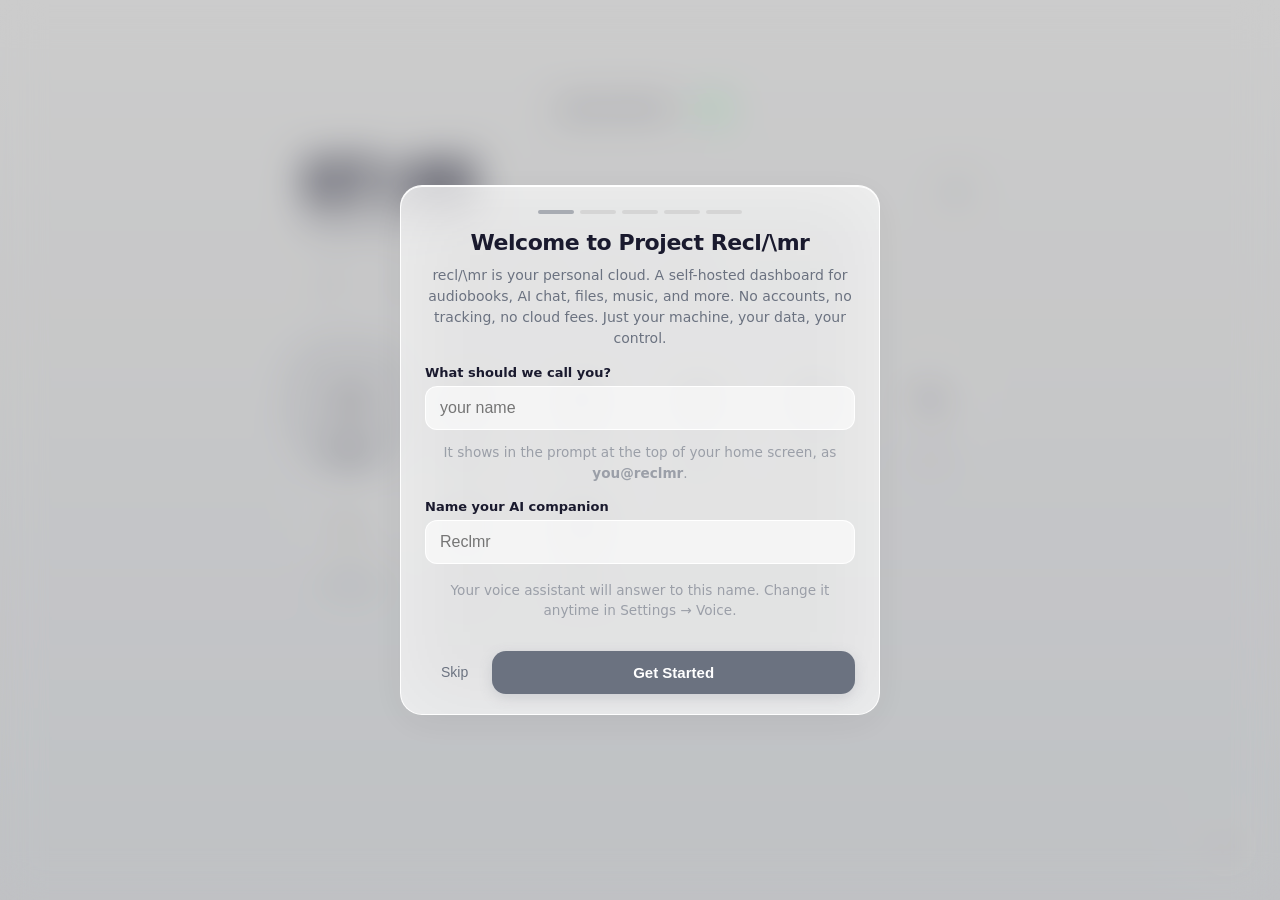
==== templates/index.html @ b85594db "v0.7.13: skipping songs is fast - The covers and the first stretch of the next songs are fetched ahe" ====
<!DOCTYPE html>
<html lang="en">
<head>
  <meta charset="UTF-8">
  <meta name="viewport" content="width=device-width, initial-scale=1.0, viewport-fit=cover, user-scalable=no">
  <meta name="color-scheme" content="light dark">
  <meta name="apple-mobile-web-app-capable" content="yes">
  <meta name="apple-mobile-web-app-status-bar-style" content="black-translucent">
  <meta name="apple-mobile-web-app-title" content="recl/\mr">
  <meta name="theme-color" content="#0a0a0f">
  <link rel="manifest" href="/static/manifest.json">
  <link rel="apple-touch-icon" href="/static/icons/icon-192.png">
  <link rel="stylesheet" href="/static/css/app.css?v=324">
  <link rel="stylesheet" href="/static/css/onboarding.css?v=324">
  <link rel="stylesheet" href="/static/css/gallery.css?v=324">
  <link rel="stylesheet" href="/static/vendor/xterm/xterm.min.css">
  <title>Project Recl/\mr</title>
</head>
<body>

<!-- ═══ LOGIN SCREEN ═══ -->
<div id="login-screen" class="login-screen" style="display:none">
  <div class="login-card">
    <div class="login-logo">
      <svg viewBox="0 0 24 24" width="48" height="48" fill="none" stroke="var(--accent)" stroke-width="1.5" stroke-linecap="round" stroke-linejoin="round">
        <circle cx="12" cy="12" r="2"/>
        <circle cx="5" cy="5" r="2"/>
        <circle cx="19" cy="5" r="2"/>
        <circle cx="5" cy="19" r="2"/>
        <circle cx="19" cy="19" r="2"/>
        <line x1="7" y1="7" x2="10" y2="10"/>
        <line x1="17" y1="7" x2="14" y2="10"/>
        <line x1="7" y1="17" x2="10" y2="14"/>
        <line x1="17" y1="17" x2="14" y2="14"/>
      </svg>
    </div>
    <div class="login-title">Project Recl/\mr</div>
    <div class="login-subtitle">Enter your passcode to continue</div>
    <div class="login-error" id="login-error"></div>
    <form onsubmit="loginText(event)" style="display:flex;gap:8px;margin:0 0 14px;width:100%">
      <input type="password" id="login-text" class="settings-input" style="flex:1" placeholder="Passcode" autofocus autocomplete="current-password" autocapitalize="off" autocorrect="off" spellcheck="false">
      <button type="submit" class="settings-save-btn" style="margin:0">Go</button>
    </form>
    <div class="login-subtitle" style="font-size:.78em;opacity:.55;margin-top:0;text-align:center">It was printed when this was installed. On the server, <code>./reclmr qr</code> shows it again.</div>
  </div>
</div>

<!-- ═══ HOME SCREEN ═══ -->
<div id="home-screen" class="screen active">
  <header class="home-title" role="img" aria-label="recl/\mr">
    <span class="ht-prompt" aria-hidden="true"><span class="ht-user" id="ht-user">user</span><span class="ht-at">@</span><span class="ht-host">reclmr</span><span class="ht-colon">:</span><span class="ht-path">~</span><span class="ht-sign">$</span><i class="ht-cursor"></i></span>
  </header>
  <div class="top-bar">
    <div class="top-bar-left">
      <div class="clock" id="clock"></div>
      <div class="clock-date" id="clock-date"></div>
    </div>
    <button class="notif-bell" id="notif-bell" onclick="toggleNotifications()" aria-label="Notifications">
      <svg viewBox="0 0 24 24" width="22" height="22" fill="none" stroke="currentColor" stroke-width="2" stroke-linecap="round" stroke-linejoin="round">
        <path d="M18 8A6 6 0 0 0 6 8c0 7-3 9-3 9h18s-3-2-3-9"/>
        <path d="M13.73 21a2 2 0 0 1-3.46 0"/>
      </svg>
      <span class="notif-badge" id="notif-badge"></span>
    </button>
  </div>

  <!-- Kali-style live status chips -->
  <div class="status-chips" id="status-chips"></div>

  <!-- Notification dropdown panel -->
  <div class="notif-panel" id="notif-panel">
    <div class="notif-panel-header">
      <span>Notifications</span>
      <button class="notif-clear" onclick="clearNotifications()">Mark all read</button>
    </div>
    <div class="notif-list" id="notif-list"></div>
  </div>

  <div class="app-grid" id="app-grid"></div>

  <!-- Now playing (phone) -->
  <div class="home-np" id="home-np" onclick="openApp('music')" role="button" aria-label="Open Music">
    <div class="home-np-art" id="home-np-art"></div>
    <div class="home-np-text">
      <div class="home-np-label" id="home-np-label">Music</div>
      <div class="home-np-title" id="home-np-title">Nothing playing</div>
      <div class="home-np-artist" id="home-np-artist"></div>
    </div>
    <button class="home-np-btn" id="home-np-btn" onclick="event.stopPropagation(); homeNpToggle()" aria-label="Play/Pause"><svg id="home-np-icon" viewBox="0 0 24 24" width="22" height="22" fill="currentColor"></svg></button>
  </div>
</div>

<!-- ═══ MUSIC PLAYER ═══ -->
<div id="music-screen" class="screen">
  <div class="wm" data-mzt="glossy">
    <div class="mac-lights" aria-label="Window controls">
      <button class="ml-close" onclick="goHome()" aria-label="Close (back to recl/\mr)" title="Back to recl/\mr"><svg viewBox="0 0 12 12" width="8" height="8"><path d="M2.5 2.5l7 7M9.5 2.5l-7 7" stroke="currentColor" stroke-width="1.6" stroke-linecap="round"/></svg></button>
      <button class="ml-min" onclick="mzToggleSidebar()" aria-label="Toggle sidebar" title="Show or hide the sidebar"><svg viewBox="0 0 12 12" width="8" height="8"><path d="M2 6h8" stroke="currentColor" stroke-width="1.6" stroke-linecap="round"/></svg></button>
      <button class="ml-max" onclick="mzFullscreen()" aria-label="Full screen" title="Full screen"><svg viewBox="0 0 12 12" width="8" height="8"><path d="M3 9V5.2L6.8 9H3zM9 3v3.8L5.2 3H9z" fill="currentColor"/></svg></button>
    </div>
    <header class="wm-top">
      <button class="sp-sback" onclick="mzSp.sfExit()" aria-label="Back" title="Back"><svg viewBox="0 0 24 24" width="26" height="26" fill="none" stroke="currentColor" stroke-width="2" stroke-linecap="round" stroke-linejoin="round"><path d="M20 12H5M11 5l-7 7 7 7"/></svg></button>
      <div class="wm-navbtns">
        <button class="wm-orb" onclick="history.back()" aria-label="Back" title="Back"><svg viewBox="0 0 24 24" width="16" height="16" fill="none" stroke="currentColor" stroke-width="3" stroke-linecap="round" stroke-linejoin="round"><polyline points="15 5 8 12 15 19"/></svg></button>
        <button class="wm-orb" onclick="history.forward()" aria-label="Forward" title="Forward"><svg viewBox="0 0 24 24" width="16" height="16" fill="none" stroke="currentColor" stroke-width="3" stroke-linecap="round" stroke-linejoin="round"><polyline points="9 5 16 12 9 19"/></svg></button>
      </div>
      <div class="wm-crumb" id="wm-crumb">Library</div>
      <div class="wm-topc">
        <button class="sp-homebtn" onclick="mzGo('home')" aria-label="Home" title="Home"><svg viewBox="0 0 24 24" width="22" height="22" fill="currentColor"><path d="M12.5 3.247a1 1 0 0 0-1 0L4 7.577V20h4.5v-6a1 1 0 0 1 1-1h5a1 1 0 0 1 1 1v6H20V7.577l-7.5-4.33zm-2-1.732a3 3 0 0 1 3 0l7.5 4.33a2 2 0 0 1 1 1.732V21a1 1 0 0 1-1 1h-6.5a1 1 0 0 1-1-1v-6h-3v6a1 1 0 0 1-1 1H3a1 1 0 0 1-1-1V7.577a2 2 0 0 1 1-1.732l7.5-4.33z"/></svg></button>
        <div class="wm-search"><svg viewBox="0 0 24 24" width="14" height="14" fill="none" stroke="currentColor" stroke-width="2.4" stroke-linecap="round"><circle cx="11" cy="11" r="7"/><line x1="21" y1="21" x2="16.5" y2="16.5"/></svg><input type="search" id="wm-search-input" placeholder="Search" autocomplete="off" autocapitalize="off" spellcheck="false" oninput="mzSearch(this.value)" onfocus="mzSearchFocus()"></div>
        <button class="wm-orb wm-home" onclick="goHome()" aria-label="Back to the recl/\mr home screen" title="Back to the recl/\mr home screen"><svg viewBox="0 0 24 24" width="16" height="16" fill="none" stroke="currentColor" stroke-width="2.4" stroke-linecap="round" stroke-linejoin="round"><path d="M3 11l9-8 9 8"/><path d="M5 10v10h5v-6h4v6h5V10"/></svg><span class="lbl">recl/\mr</span></button>
      </div>
      <button class="wm-orb wm-helpbtn" id="wm-helpbtn" onclick="mzToggleHelp(event)" aria-label="How to use this player" title="How to use this player" aria-haspopup="dialog"><svg viewBox="0 0 24 24" width="16" height="16" fill="none" stroke="currentColor" stroke-width="2.4" stroke-linecap="round" stroke-linejoin="round"><circle cx="12" cy="12" r="9"/><path d="M9.5 9.2a2.6 2.6 0 0 1 5 .9c0 1.7-2.5 2.2-2.5 3.9"/><circle cx="12" cy="17.2" r=".6" fill="currentColor"/></svg><span class="lbl">Help</span></button>
      <button class="wm-orb wm-themebtn" id="wm-themebtn" onclick="mzThemeMenu(event)" aria-label="Change theme" title="Change theme"><svg viewBox="0 0 24 24" width="16" height="16" fill="none" stroke="currentColor" stroke-width="2.2" stroke-linecap="round" stroke-linejoin="round"><path d="M12 3a9 9 0 1 0 0 18c1.1 0 1.8-.9 1.5-1.9-.3-1 .3-2.1 1.4-2.1H17a4 4 0 0 0 4-4c0-5-4-10-9-10z"/><circle cx="7.5" cy="11" r="1" fill="currentColor"/><circle cx="10.5" cy="7" r="1" fill="currentColor"/><circle cx="15" cy="7.5" r="1" fill="currentColor"/></svg><span class="lbl">Theme</span></button>
      <button class="sp-avatar" id="wm-avatar" onclick="mzThemeMenu(event)" aria-label="Account and theme" title="raj">R</button>
    </header>
    <div class="wm-main">
      <nav class="wm-side" id="wm-side"></nav>
      <section class="wm-view">
        <div class="wm-bar" id="wm-bar"></div>
        <div class="wm-content" id="wm-content"></div>
      </section>
      <div class="wm-split" id="wm-split" role="separator" aria-orientation="vertical" tabindex="0" title="Drag to resize · double-click to reset"></div>
    </div>
    <footer class="wm-transport">
      <div class="wm-split bar" id="wm-bsplit" role="separator" aria-orientation="horizontal" aria-label="Resize the player bar" tabindex="0" title="Drag to resize · double-click to reset"></div>
      <button class="sp-npclose" onclick="mzNPClose()" aria-label="Close player"><svg viewBox="0 0 24 24" width="26" height="26" fill="none" stroke="currentColor" stroke-width="2.2" stroke-linecap="round" stroke-linejoin="round"><polyline points="6 9 12 15 18 9"/></svg></button>
      <div class="sp-minifill"><i id="sp-minifill"></i></div>
      <div class="wm-now" id="wm-now" onclick="mzNowTap(event)">
        <div class="wm-art wm-now-art" id="wm-now-art"></div>
        <button class="sp-expand" id="sp-expand" onclick="event.stopPropagation();mzSp.coverToggle()" aria-label="Show the album art" aria-expanded="false" title="Show the album art"><svg viewBox="0 0 16 16" width="14" height="14" fill="currentColor"><path d="M1.5 11.5 8 5l6.5 6.5-1.06 1.06L8 7.12l-5.44 5.44z"/></svg></button>
        <div class="wm-now-text">
          <div class="wm-now-title" id="wm-now-title">Nothing playing</div>
          <div class="wm-now-artist" id="wm-now-artist"></div>
        </div>
        <button class="sp-heart" id="wm-now-heart" onclick="event.stopPropagation();mzToggleFav()" aria-label="Favorite"></button>
      </div>
      <div class="wm-center">
        <div class="wm-controls">
          <button class="wm-ctl" onclick="mzStop()" aria-label="Stop" title="Stop"><svg viewBox="0 0 24 24" width="15" height="15" fill="currentColor"><rect x="5" y="5" width="14" height="14" rx="2"/></svg></button>
          <button class="wm-ctl" id="wm-shuffle" onclick="mzToggleShuffle()" aria-label="Shuffle" title="Shuffle"><svg viewBox="0 0 24 24" width="17" height="17" fill="none" stroke="currentColor" stroke-width="2.2" stroke-linecap="round" stroke-linejoin="round"><polyline points="16 3 21 3 21 8"/><line x1="4" y1="20" x2="21" y2="3"/><polyline points="21 16 21 21 16 21"/><line x1="15" y1="15" x2="21" y2="21"/><line x1="4" y1="4" x2="9" y2="9"/></svg></button>
          <button class="wm-ctl wm-ctl-skip" onclick="prevSong()" aria-label="Previous" title="Previous"><svg viewBox="0 0 24 24" width="18" height="18" fill="currentColor"><polygon points="19 20 9 12 19 4"/><rect x="4" y="4" width="3" height="16" rx="1"/></svg></button>
          <button class="wm-play" onclick="togglePlayMusic()" aria-label="Play/Pause" title="Play/Pause"><svg id="wm-play-icon" viewBox="0 0 24 24" width="22" height="22" fill="currentColor"></svg></button>
          <button class="wm-ctl wm-ctl-skip" onclick="nextSong()" aria-label="Next" title="Next"><svg viewBox="0 0 24 24" width="18" height="18" fill="currentColor"><polygon points="5 4 15 12 5 20"/><rect x="17" y="4" width="3" height="16" rx="1"/></svg></button>
          <button class="wm-ctl" id="wm-repeat" onclick="mzToggleRepeat()" aria-label="Repeat" title="Repeat"></button>
        </div>
        <div class="wm-seekrow">
          <span id="wm-cur">0:00</span>
          <input type="range" id="wm-seek" min="0" max="1000" value="0" step="1" aria-label="Seek">
          <span id="wm-dur">0:00</span>
        </div>
      </div>
      <div class="wm-right">
        <button class="wm-ctl" id="wm-mute" onclick="mzToggleMute()" aria-label="Mute" title="Mute"></button>
        <input type="range" id="wm-vol" min="0" max="100" value="100" aria-label="Volume">
        <button class="wm-ctl" id="wm-devbtn" onclick="mzDevicesMenu(event)" aria-label="Connect to a device" title="Connect to a device"><svg viewBox="0 0 24 24" width="18" height="18" fill="none" stroke="currentColor" stroke-width="2.2" stroke-linecap="round" stroke-linejoin="round"><rect x="2" y="4" width="14" height="10" rx="1.5"/><line x1="6" y1="18" x2="12" y2="18"/><line x1="9" y1="14" x2="9" y2="18"/><rect x="16" y="9" width="6" height="11" rx="1.5"/></svg></button>
        <button class="wm-ctl wm-lyrbtn" id="wm-lyrbtn" onclick="mzSp.lyricsToggle()" aria-label="Lyrics" title="Lyrics"><svg viewBox="0 0 24 24" width="18" height="18" fill="none" stroke="currentColor" stroke-width="2" stroke-linecap="round" stroke-linejoin="round"><path d="M4 5h16M4 10h10M4 15h16M4 20h8"/></svg></button>
        <button class="wm-ctl wm-npbtn" id="wm-npbtn" onclick="mzGo('now')" aria-label="Now Playing" title="Now Playing"><svg viewBox="0 0 24 24" width="18" height="18" fill="none" stroke="currentColor" stroke-width="2.2" stroke-linecap="round" stroke-linejoin="round"><rect x="3" y="4" width="18" height="13" rx="2"/><line x1="8" y1="21" x2="16" y2="21"/><line x1="12" y1="17" x2="12" y2="21"/></svg></button>
      </div>
    </footer>
    <nav class="sp-tabbar" id="sp-tabbar" aria-label="Spotify navigation">
      <button data-act="sp-tab" data-v="home"><svg viewBox="0 0 24 24" width="24" height="24" fill="currentColor"><path d="M12.5 3.247a1 1 0 0 0-1 0L4 7.577V20h4.5v-6a1 1 0 0 1 1-1h5a1 1 0 0 1 1 1v6H20V7.577l-7.5-4.33zm-2-1.732a3 3 0 0 1 3 0l7.5 4.33a2 2 0 0 1 1 1.732V21a1 1 0 0 1-1 1h-6.5a1 1 0 0 1-1-1v-6h-3v6a1 1 0 0 1-1 1H3a1 1 0 0 1-1-1V7.577a2 2 0 0 1 1-1.732l7.5-4.33z"/></svg><span>Home</span></button>
      <button data-act="sp-tab" data-v="search"><svg viewBox="0 0 24 24" width="24" height="24" fill="currentColor"><path d="M10.533 1.279c-5.18 0-9.407 4.14-9.407 9.279s4.226 9.279 9.407 9.279c2.234 0 4.29-.77 5.907-2.058l4.353 4.353a1 1 0 1 0 1.414-1.414l-4.344-4.344a9.157 9.157 0 0 0 2.077-5.816c0-5.14-4.226-9.28-9.407-9.28zm-7.407 9.279c0-4.006 3.302-7.28 7.407-7.28s7.407 3.274 7.407 7.28-3.302 7.279-7.407 7.279-7.407-3.273-7.407-7.28z"/></svg><span>Search</span></button>
      <button data-act="sp-tab" data-v="library"><svg viewBox="0 0 24 24" width="24" height="24" fill="currentColor"><path d="M3 22a1 1 0 0 1-1-1V3a1 1 0 0 1 2 0v18a1 1 0 0 1-1 1zM15.5 2.134A1 1 0 0 0 14 3v18a1 1 0 0 0 1 1h6a1 1 0 0 0 1-1V6.464a1 1 0 0 0-.5-.866l-6-3.464zM9 2a1 1 0 0 0-1 1v18a1 1 0 1 0 2 0V3a1 1 0 0 0-1-1z"/></svg><span>Your Library</span></button>
    </nav>
    <div class="sp-np" id="sp-np" aria-hidden="true">
      <div class="sp-np-grab"></div>
      <div class="sp-np-scroll" id="sp-np-scroll"><div class="sp-np-main">
      <div class="sp-np-head">
        <button class="sp-np-btn" onclick="mzNPClose()" aria-label="Close player"><svg viewBox="0 0 24 24" width="26" height="26" fill="none" stroke="currentColor" stroke-width="2.2" stroke-linecap="round" stroke-linejoin="round"><polyline points="6 9 12 15 18 9"/></svg></button>
        <div class="sp-np-from"><small>Playing from album</small><b id="sp-np-from"></b></div>
        <button class="sp-np-btn" id="sp-np-more" aria-label="More"><svg viewBox="0 0 24 24" width="22" height="22" fill="currentColor"><circle cx="12" cy="5" r="1.8"/><circle cx="12" cy="12" r="1.8"/><circle cx="12" cy="19" r="1.8"/></svg></button>
      </div>
      <div class="sp-np-artwrap"><div class="sp-np-art" id="sp-np-art"></div></div>
      <div class="sp-npl" id="sp-npl"><span></span></div>
      <div class="sp-np-meta">
        <div class="sp-np-text"><b id="sp-np-title"></b><span id="sp-np-artist"></span></div>
        <button class="sp-np-heart" id="sp-np-heart" onclick="mzSp.addMenu(event)" aria-label="Add to playlist"></button>
      </div>
      <div class="sp-np-seek">
        <input type="range" id="sp-np-seek" min="0" max="1000" value="0" step="1" aria-label="Seek">
        <div class="sp-np-times"><span id="sp-np-cur">0:00</span><span id="sp-np-dur">0:00</span></div>
      </div>
      <div class="sp-np-ctl">
        <button id="sp-np-shuffle" onclick="mzToggleShuffle()" aria-label="Shuffle"><svg viewBox="0 0 24 24" width="26" height="26" fill="none" stroke="currentColor" stroke-width="2" stroke-linecap="round" stroke-linejoin="round"><polyline points="16 3 21 3 21 8"/><line x1="4" y1="20" x2="21" y2="3"/><polyline points="21 16 21 21 16 21"/><line x1="15" y1="15" x2="21" y2="21"/><line x1="4" y1="4" x2="9" y2="9"/></svg></button>
        <button onclick="prevSong()" aria-label="Previous"><svg viewBox="0 0 24 24" width="34" height="34" fill="currentColor"><polygon points="19 20 9 12 19 4"/><rect x="4" y="4" width="3" height="16" rx="1"/></svg></button>
        <button class="play" id="sp-np-play" onclick="togglePlayMusic()" aria-label="Play/Pause"></button>
        <button onclick="nextSong()" aria-label="Next"><svg viewBox="0 0 24 24" width="34" height="34" fill="currentColor"><polygon points="5 4 15 12 5 20"/><rect x="17" y="4" width="3" height="16" rx="1"/></svg></button>
        <button id="sp-np-repeat" onclick="mzToggleRepeat()" aria-label="Repeat"></button>
      </div>
      <div class="sp-np-foot">
        <button onclick="mzDevicesMenu(event)" id="sp-np-dev" aria-label="Connect to a device"><svg viewBox="0 0 24 24" width="22" height="22" fill="none" stroke="currentColor" stroke-width="2.2" stroke-linecap="round" stroke-linejoin="round"><rect x="2" y="4" width="14" height="10" rx="1.5"/><line x1="6" y1="18" x2="12" y2="18"/><line x1="9" y1="14" x2="9" y2="18"/><rect x="16" y="9" width="6" height="11" rx="1.5"/></svg></button>
        <span id="sp-np-remote"></span>
        <div class="sp-np-qual" id="sp-np-qual" data-act="sp-qual" role="button" tabindex="0" hidden></div>
        <button onclick="mzSp.npQueue()" aria-label="Queue"><svg viewBox="0 0 16 16" width="22" height="22" fill="currentColor"><path d="M15 15H1v-1.5h14V15zm0-4.5H1V9h14v1.5zm-14-7A2.5 2.5 0 0 1 3.5 1h9a2.5 2.5 0 0 1 0 5h-9A2.5 2.5 0 0 1 1 3.5zm2.5-1a1 1 0 0 0 0 2h9a1 1 0 1 0 0-2h-9z"/></svg></button>
      </div>
      </div><div class="sp-np-cards" id="sp-np-cards"></div></div>
    </div>
    <div class="sp-q" id="sp-q" aria-hidden="true">
      <div class="sp-q-head" id="sp-q-head">
        <div class="sp-np-grab"></div>
        <div class="sp-q-bar">
          <button class="sp-np-btn" onclick="mzSp.qClose()" aria-label="Back to the player"><svg viewBox="0 0 24 24" width="26" height="26" fill="none" stroke="currentColor" stroke-width="2.2" stroke-linecap="round" stroke-linejoin="round"><polyline points="6 9 12 15 18 9"/></svg></button>
          <b>Queue</b>
          <button class="sp-textbtn" data-act="sp-clearq">Clear</button>
        </div>
      </div>
      <div class="sp-q-list" id="sp-q-list"></div>
    </div>
    <div class="wm-help" id="wm-help" role="dialog" aria-label="How to use this player" aria-hidden="true" style="display:none">
      <div class="wm-help-head"><b>How to use this player</b><button onclick="mzToggleHelp(event)" aria-label="Close help">✕</button></div>
      <ul>
        <li><b>Play a song</b><span>Double-click it, or hover its number and press the play button. On a touch screen, just tap it.</span></li>
        <li><b>More options</b><span>Press the "⋯" button on a song, or right-click it: play next, add to queue, favorite, go to the artist or album.</span></li>
        <li><b>Find music</b><span>Pick a category in the left sidebar, or use the search box (press <kbd>/</kbd>).</span></li>
        <li><b>Keyboard</b><span><kbd>Space</kbd> play or pause · <kbd>←</kbd> <kbd>→</kbd> skip 10 seconds · <kbd>N</kbd> next · <kbd>P</kbd> previous · <kbd>Esc</kbd> close menus</span></li>
        <li><b>Another device is playing?</b><span>The bottom bar says "Listening on…" and its buttons control that device. Use the devices button to move playback here.</span></li>
        <li><b>Shuffle and repeat in your desktop media widget (KDE, GNOME)</b><span>Browsers can only give your desktop play, pause, next, previous and seek. For a real "recl/\mr" player with working shuffle, repeat, volume and cover art, run this once on that computer: <code id="wm-help-cmd">curl -fsSL /static/tools/reclmr-mpris.py -o ~/reclmr-mpris.py &amp;&amp; python3 ~/reclmr-mpris.py</code> Then add <code>--install-service</code> to start it at login.</span></li>
        <li><b>The coloured dots</b><span>Red goes back to the recl/\mr home screen, yellow hides the sidebar, green goes full screen. Drag the sidebar's edge to resize it.</span></li>
      </ul>
    </div>
    <div class="wm-remote" id="wm-remote" style="display:none"></div>
    <div class="wm-menu" id="wm-menu" style="display:none"></div>
  </div>
  <audio id="music-audio" preload="metadata"></audio>
</div>

<!-- ═══ AUDIOBOOK PLAYER ═══ -->
<div id="book-screen" class="screen">
  <div class="app-header">
    <button class="back-btn" onclick="goHome()">&#8249; Home</button>
    <h2 id="screen-title-books" class="screen-title"><span class="screen-title-icon"></span> Books</h2>
  </div>
  <div class="book-list" id="book-list"></div>
</div>

<!-- ═══ BOOK READER ═══ -->
<div id="reader-screen" class="screen">
  <div class="app-header">
    <button class="back-btn" onclick="showScreen('book-screen')">&#8249; Library</button>
    <h2 id="reader-title">Reader</h2>
  </div>

  <!-- Mode toggle: read vs listen -->
  <div class="book-mode-bar" id="reader-mode-bar">
    <button class="mode-btn active" id="reader-mode-btn" onclick="setReaderMode('reader')">Read</button>
    <button class="mode-btn" id="pages-mode-btn" onclick="setReaderMode('pages')" style="display:none">Pages</button>
    <button class="mode-btn" id="audio-mode-btn" onclick="setReaderMode('audio')">Listen</button>
  </div>

  <!-- Audio generation progress banner -->
  <div class="gen-banner" id="gen-banner" style="display:none;margin:12px 16px 0">
    <div class="gen-banner-title">Generating audiobook…</div>
    <div class="gen-progress-bar"><div class="gen-progress-fill" id="gen-progress-fill"></div></div>
    <div class="gen-banner-sub" id="gen-banner-sub">0%</div>
  </div>

  <!-- Chapter nav -->
  <div class="chapter-nav" id="chapter-nav">
    <button class="chapter-nav-btn" id="prev-ch-btn" onclick="openPrevChapter()"><span class="nav-arrow prev"></span> Prev</button>
    <span class="chapter-nav-label" id="chapter-label">Ch 1</span>
    <button class="chapter-nav-btn" id="next-ch-btn" onclick="openNextChapter()">Next <span class="nav-arrow next"></span></button>
  </div>

  <!-- PAGES MODE (original page images: comics, illustrated books) -->
  <div class="pages-pane" id="pages-pane" style="display:none">
    <div class="pages-count" id="pages-count"></div>
    <div class="pages-list" id="pages-list"></div>
  </div>

  <!-- E-READER MODE -->
  <div class="reader-pane" id="reader-pane">
    <div class="reader-controls-bar">
      <button class="reader-ctrl-btn" onclick="toggleBookmarkList()" title="Bookmarks"><svg viewBox="0 0 24 24" width="16" height="16" fill="none" stroke="currentColor" stroke-width="2" stroke-linecap="round" stroke-linejoin="round"><path d="M19 21l-7-5-7 5V5a2 2 0 0 1 2-2h10a2 2 0 0 1 2 2z"/></svg> <span id="bookmark-count">0</span></button>
      <div class="reader-font-size">
        <button class="reader-ctrl-btn" onclick="changeFontSize(-1)" title="Smaller">A-</button>
        <span id="font-size-label">M</span>
        <button class="reader-ctrl-btn" onclick="changeFontSize(1)" title="Larger">A+</button>
      </div>
      <button class="reader-ctrl-btn sofar-btn" onclick="openSummary()" title="Summarize what you've read so far"><svg viewBox="0 0 24 24" width="15" height="15" fill="none" stroke="currentColor" stroke-width="2" stroke-linecap="round" stroke-linejoin="round"><path d="M12 2l2.4 7.4H22l-6.2 4.5 2.4 7.4L12 16.8 5.8 21.3l2.4-7.4L2 9.4h7.6z"/></svg> So Far</button>
    </div>
    <div class="reader-text" id="reader-text">Loading...</div>
    <div class="bookmark-list-panel" id="bookmark-panel" style="display:none">
      <div class="bookmark-panel-header">
        <span><svg viewBox="0 0 24 24" width="16" height="16" fill="none" stroke="currentColor" stroke-width="2" stroke-linecap="round" stroke-linejoin="round" style="vertical-align:-3px;margin-right:4px"><path d="M19 21l-7-5-7 5V5a2 2 0 0 1 2-2h10a2 2 0 0 1 2 2z"/></svg>Bookmarks</span>
        <button class="reader-ctrl-btn" onclick="toggleBookmarkList()"><svg viewBox="0 0 24 24" width="14" height="14" fill="none" stroke="currentColor" stroke-width="2" stroke-linecap="round"><line x1="18" y1="6" x2="6" y2="18"/><line x1="6" y1="6" x2="18" y2="18"/></svg></button>
      </div>
      <div id="bookmark-items"></div>
    </div>
  </div>

  <!-- AUDIO MODE -->
  <div class="audio-pane" id="audio-pane" style="display:none">
    <div class="cover-art"><svg viewBox="0 0 24 24" width="56" height="56" fill="none" stroke="var(--accent)" stroke-width="1.5" stroke-linecap="round" stroke-linejoin="round"><path d="M2 3h6a4 4 0 0 1 4 4v14a3 3 0 0 0-3-3H2z"/><path d="M22 3h-6a4 4 0 0 0-4 4v14a3 3 0 0 1 3-3h7z"/></svg></div>
    <div class="player-controls">
      <button class="player-btn" onclick="prevChapter()" aria-label="Previous"><svg viewBox="0 0 24 24" width="20" height="20" fill="currentColor" stroke="none"><path d="M6 6h2v8h6V6h2v12H6zM20 6l-6 6 6 6z"/></svg></button>
      <button class="player-btn play-btn" id="play-btn" onclick="togglePlay()"><svg viewBox="0 0 24 24" width="24" height="24" fill="currentColor"><polygon points="6 4 20 12 6 20 6 4"/></svg></button>
      <button class="player-btn" onclick="nextChapter()" aria-label="Next"><svg viewBox="0 0 24 24" width="20" height="20" fill="currentColor" stroke="none"><path d="M16 6h2v12h-2zM4 6l6 6-6 6z"/></svg></button>
    </div>
    <div class="progress-section">
      <div class="progress-bar" id="progress-bar" onclick="seekTo(event)">
        <div class="progress-fill" id="progress-fill"></div>
      </div>
      <div class="time-display">
        <span id="current-time">0:00</span>
        <span id="total-time">0:00</span>
      </div>
    </div>
    <div class="transcript-box" id="transcript-box">
      <div class="transcript-text" id="transcript-text">Select a chapter to begin.</div>
    </div>
    <button class="reader-ctrl-btn sofar-btn" onclick="openSummary()" style="margin-bottom:12px"><svg viewBox="0 0 24 24" width="15" height="15" fill="none" stroke="currentColor" stroke-width="2" stroke-linecap="round" stroke-linejoin="round"><path d="M12 2l2.4 7.4H22l-6.2 4.5 2.4 7.4L12 16.8 5.8 21.3l2.4-7.4L2 9.4h7.6z"/></svg> So Far</button>
    <div class="chapter-dropdown-header">
      <label>Chapters</label>
      <span id="resume-hint" class="resume-hint" style="display:none"></span>
    </div>
    <select id="chapter-dropdown" onchange="onChapterDropdownChange(this.value)"></select>
    <div id="chapter-buttons" style="display:none"></div>
  </div>
</div>

<!-- ═══ FILES (Finder / Nautilus style) ═══ -->
<div id="lego-screen" class="screen fm-screen">
  <div class="fm-bar">
    <button class="fm-ib fm-home" onclick="goHome()" aria-label="Home" title="Home"><i data-i="home"></i></button>
    <div class="fm-nav">
      <button class="fm-ib" id="fm-back" onclick="fmBack()" aria-label="Back" title="Back"><i data-i="back"></i></button>
      <button class="fm-ib" id="fm-fwd" onclick="history.forward()" aria-label="Forward" title="Forward"><i data-i="fwd"></i></button>
      <button class="fm-ib" id="fm-up" onclick="fmUp()" aria-label="Enclosing folder" title="Enclosing folder"><i data-i="up"></i></button>
    </div>
    <div class="fm-path" id="lego-breadcrumbs"></div>
    <div class="fm-tools">
      <label class="fm-search"><i data-i="search"></i><input id="fm-q" type="search" placeholder="Search" autocomplete="off" spellcheck="false" oninput="fmSearch(this.value)"></label>
      <div class="fm-seg" role="group" aria-label="View">
        <button id="fm-v-list" onclick="fmSetView('list')" aria-label="List view" title="List"><i data-i="list"></i></button>
        <button id="fm-v-grid" onclick="fmSetView('grid')" aria-label="Icon view" title="Icons"><i data-i="grid"></i></button>
      </div>
      <button class="fm-ib" id="fm-sort" onclick="fmSortMenu(event)" aria-label="Sort" title="Sort"><i data-i="sort"></i></button>
      <button class="fm-ib" id="fm-upload" onclick="fmUploadPick()" aria-label="Upload files" title="Upload files"><i data-i="upload"></i></button>
      <button class="fm-ib" id="fm-more" onclick="fmMoreMenu(event)" aria-label="More" title="More"><i data-i="more"></i></button>
    </div>
  </div>
  <div class="fm-body">
    <aside class="fm-side" id="fm-side" aria-label="Places"></aside>
    <main class="fm-main">
      <div class="fm-head" id="fm-head"></div>
      <div class="fm-list" id="lego-list" tabindex="0"></div>
      <div class="fm-status" id="fm-status"></div>
    </main>
  </div>
  <div class="fm-menu" id="fm-menu" hidden></div>
  <!-- Swipe mode -->
  <div class="lego-swipe" id="lego-swipe" style="display:none">
    <div class="lego-swipe-header">
      <button class="lego-swipe-close" onclick="closeSwipeMode()"><svg viewBox="0 0 24 24" width="16" height="16" fill="none" stroke="currentColor" stroke-width="2" stroke-linecap="round"><line x1="18" y1="6" x2="6" y2="18"/><line x1="6" y1="6" x2="18" y2="18"/></svg></button>
      <div class="lego-swipe-info" id="lego-swipe-info">Loading...</div>
    </div>
    <div class="lego-swipe-card-area" id="lego-swipe-card-area">
      <div class="lego-swipe-card" id="lego-swipe-card">
        <img id="lego-swipe-img" src="" alt="" />
        <div class="lego-swipe-card-name" id="lego-swipe-card-name"></div>
        <div class="lego-swipe-hint lego-swipe-hint-left" id="lego-swipe-hint-left">TRASH</div>
        <div class="lego-swipe-hint lego-swipe-hint-right" id="lego-swipe-hint-right">POOF</div>
      </div>
      <div class="lego-swipe-empty" id="lego-swipe-empty" style="display:none">
        <div style="margin-bottom:12px"><svg viewBox="0 0 24 24" width="48" height="48" fill="none" stroke="var(--text-dim)" stroke-width="1.5" stroke-linecap="round" stroke-linejoin="round"><path d="M20 6L9 17l-5-5"/></svg></div>
        <div>All done! No more images in this folder.</div>
      </div>
    </div>
    <div class="lego-swipe-actions">
      <button class="lego-swipe-btn lego-swipe-btn-trash" onclick="swipeLeft()" aria-label="Trash"><svg viewBox="0 0 24 24" width="26" height="26" fill="none" stroke="currentColor" stroke-width="2" stroke-linecap="round" stroke-linejoin="round"><path d="M3 6h18M19 6v14a2 2 0 0 1-2 2H7a2 2 0 0 1-2-2V6m3 0V4a2 2 0 0 1 2-2h4a2 2 0 0 1 2 2v2"/></svg></button>
      <button class="lego-swipe-btn lego-swipe-btn-shred" onclick="swipeShred()" aria-label="Shred"><svg viewBox="0 0 24 24" width="22" height="22" fill="none" stroke="currentColor" stroke-width="2" stroke-linecap="round" stroke-linejoin="round"><circle cx="12" cy="12" r="10"/><line x1="4.93" y1="4.93" x2="19.07" y2="19.07"/></svg></button>
      <button class="lego-swipe-btn lego-swipe-btn-poof" onclick="swipeRight()" aria-label="Poof"><svg viewBox="0 0 24 24" width="26" height="26" fill="none" stroke="currentColor" stroke-width="2" stroke-linecap="round" stroke-linejoin="round"><path d="M17.7 7.7a2.5 2.5 0 1 1 1.8 4.3H2M9.6 4.6A2 2 0 1 1 11 8H2M12.6 19.4A2 2 0 1 0 14 16H2"/></svg></button>
    </div>
  </div>
</div>

<!-- ═══ GALLERY ═══ -->
<div id="gallery-screen" class="screen gl-screen">
  <header class="gl-head">
    <button class="gl-back" onclick="goHome()" aria-label="Home"><i data-i="back"></i><span>Home</span></button>
    <div class="gl-heads"><h2 id="gl-title" class="gl-title">Library</h2><div class="gl-sub" id="gl-sub"></div></div>
    <div class="gl-acts">
      <button class="gl-ib gl-zoom" onclick="glZoom(-1)" aria-label="Smaller photos"><i data-i="minus"></i></button>
      <button class="gl-ib gl-zoom" onclick="glZoom(1)" aria-label="Larger photos"><i data-i="plus"></i></button>
      <button class="gl-pill" id="gl-select-btn" onclick="glToggleSelect()">Select</button>
    </div>
  </header>
  <nav class="gl-tabs" id="gl-tabs" role="tablist" aria-label="Gallery">
      <button data-tab="library" role="tab" onclick="glSetTab('library')"><i data-i="photos"></i><span>Library</span></button>
      <button data-tab="videos" role="tab" onclick="glSetTab('videos')"><i data-i="video"></i><span>Videos</span></button>
      <button data-tab="screenshots" role="tab" onclick="glSetTab('screenshots')"><i data-i="screenshot"></i><span>Screenshots</span></button>
    </nav>
  <div class="gl-scroll" id="gl-scroll"><div id="gl-grid"></div><div class="gl-empty" id="gl-empty" style="display:none"></div><div class="gl-pad"></div></div>
  <div class="gl-rail" id="gl-rail"><div class="gl-marks" id="gl-marks"></div><div class="gl-handle" id="gl-handle"><span id="gl-bubble"></span></div></div>
  <div class="gl-selbar" id="gl-selbar">
    <button data-act="dl" onclick="glDownloadSelected()"><i data-i="download"></i><span>Download</span></button>
    <button data-act="rm" class="danger" onclick="glDeleteSelected()"><i data-i="trash"></i><span>Delete</span></button>
  </div>
</div>

<!-- Full-screen photo/video viewer (shared by Gallery and Files) -->
<div id="glb" class="glb" hidden tabindex="-1" role="dialog" aria-label="Viewer">
  <div class="glb-bg"></div>
  <div class="glb-stage" id="glb-stage"><div class="glb-track" id="glb-track"><div class="glb-slide"></div><div class="glb-slide"></div><div class="glb-slide"></div></div></div>
  <div class="glb-top glb-ui">
    <button class="glb-ib" onclick="glbClose()" aria-label="Close"><i data-i="back"></i></button>
    <div class="glb-title"><b id="glb-date"></b><span id="glb-time"></span></div>
    <div class="glb-count" id="glb-count"></div>
  </div>
  <button class="glb-nav prev glb-ui" onclick="glbGo(-1)" aria-label="Previous"><i data-i="back"></i></button>
  <button class="glb-nav next glb-ui" onclick="glbGo(1)" aria-label="Next"><i data-i="fwd"></i></button>
  <div class="glb-bottom glb-ui">
    <button class="glb-ib" onclick="glbDownload()" aria-label="Download"><i data-i="download"></i></button>
    <button class="glb-ib" onclick="glbInfo(!glb.infoOpen)" aria-label="Info"><i data-i="info"></i></button>
    <button class="glb-ib danger" onclick="glbDelete()" aria-label="Move to Trash"><i data-i="trash"></i></button>
  </div>
  <div class="glb-sheet glb-ui"><div class="glb-grab"></div><div class="glb-sheet-h">Details<button class="glb-ib" onclick="glbInfo(false)" aria-label="Close details"><i data-i="close"></i></button></div><div id="glb-info-body"></div></div>
</div>

<!-- ═══ LOGS ═══ -->
<div id="logs-screen" class="screen lg-screen">
  <div class="app-header">
    <button class="back-btn" onclick="goHome()">&#8249; Home</button>
    <h2 class="screen-title"><span class="screen-title-icon"></span> Logs</h2>
    <button class="lg-refresh" onclick="loadLogs()" aria-label="Refresh"><i data-i="refresh"></i></button>
  </div>
  <div class="lg-chips" id="lg-chips" role="tablist">
    <button data-g="" class="on" onclick="logsGroup(this.dataset.g)">All</button>
    <button data-g="auth" onclick="logsGroup(this.dataset.g)">Sign-ins</button>
    <button data-g="terminal" onclick="logsGroup(this.dataset.g)">Terminal</button>
    <button data-g="files" onclick="logsGroup(this.dataset.g)">Files</button>
    <button data-g="alerts" onclick="logsGroup(this.dataset.g)">Alerts</button>
  </div>
  <div class="lg-list" id="lg-list"></div>
</div>

<!-- ═══ AGENT MANAGER ═══ -->
<div id="agents-screen" class="screen">
  <div class="app-header">
    <button class="back-btn" onclick="goHome()">&#8249; Home</button>
    <h2 id="screen-title-agents" class="screen-title"><span class="screen-title-icon"></span> Agents</h2>
  </div>
  <div class="agents-content">

    <!-- Recent Activity -->
    <div class="agent-section-title">Recent Activity</div>
    <div class="agent-activity-card">
      <div class="activity-list" id="activity-list"><span class="text-dim">Loading...</span></div>
    </div>

    <div id="agents-list"></div>

  </div>
</div>

<!-- ═══ SYSTEM MONITOR ═══ -->
<div id="system-screen" class="screen">
  <div class="app-header">
    <button class="back-btn" onclick="goHome()">&#8249; Home</button>
    <h2 id="screen-title-system" class="screen-title"><span class="screen-title-icon"></span> My Lab</h2>
  </div>
  <div class="system-content" id="system-content"><p>Loading...</p></div>
  <div class="models-content">
    <div class="models-specs" id="models-specs">Checking hardware…</div>
    <div class="models-add">
      <input type="text" id="models-add-input" class="models-add-input"
             placeholder="Paste any HuggingFace link or owner/repo…">
      <select id="models-add-category" class="models-add-select">
        <option value="chat">Chat</option>
        <option value="image">Image</option>
        <option value="video">Video</option>
        <option value="music">Music</option>
      </select>
      <button class="models-add-btn" onclick="modelsAnalyzeCustom()">Analyze</button>
    </div>
    <div id="models-analyzed"></div>
    <div id="models-downloads"></div>
    <div class="comfy-gallery-header" style="margin-top:8px">Recommended for this machine</div>
    <div id="models-catalog"></div>
  </div>
</div>

<!-- ═══ COMMAND TERMINAL ═══ -->
<div id="terminal-screen" class="screen">
  <div class="app-header">
    <button class="back-btn" onclick="goHome()">&#8249; Home</button>
    <h2 id="screen-title-terminal" class="screen-title"><span class="screen-title-icon"></span> Terminal</h2>
    <div class="terminal-tabs">
      <button class="terminal-tab active" id="tab-interactive" onclick="switchTerminalMode('interactive')">Interactive</button>
      <button class="terminal-tab" id="tab-quick" onclick="switchTerminalMode('quick')">Quick</button>
    </div>
  </div>
  <div class="terminal-content">
    <div id="term-lock" class="term-lock" hidden>
      <form class="term-lock-card" onsubmit="termUnlock(event)" autocomplete="off">
        <div class="term-lock-ico"><i data-i="lock"></i></div>
        <h3>Terminal is locked</h3>
        <p id="term-lock-msg">Enter the 6-digit code from your authenticator app.</p>
        <input id="term-lock-code" class="term-lock-input" inputmode="numeric" pattern="[0-9 ]*" maxlength="7" placeholder="000000" autocomplete="one-time-code" aria-label="Authenticator code">
        <button class="ui-btn ui-btn-main" id="term-lock-btn" type="submit">Unlock</button>
        <div id="term-lock-err" class="term-lock-err" role="alert"></div>
      </form>
    </div>
    <!-- Interactive xterm.js terminal -->
    <div id="xterm-container" class="xterm-container" style="display:block"></div>
    <!-- Mobile key bar -->
    <div id="term-keybar" class="term-keybar">
      <button class="term-key" data-key="esc">ESC</button>
      <button class="term-key" data-key="tab">Tab</button>
      <button class="term-key term-key-wide" data-key="ctrlc">Ctrl-C</button>
      <button class="term-key" data-key="ctrld">Ctrl-D</button>
      <button class="term-key" data-key="ctrlz">Ctrl-Z</button>
      <button class="term-key" data-key="ctrll">Ctrl-L</button>
      <button class="term-key" data-key="up">Up</button>
      <button class="term-key" data-key="down">Down</button>
      <button class="term-key" data-key="left">Left</button>
      <button class="term-key" data-key="right">Right</button>
      <button class="term-key" data-key="enter">Enter</button>
      <button class="term-key term-key-wide" data-key="del">Delete</button>
    </div>
    <!-- Quick command mode (old whitelist terminal) -->
    <div id="quick-terminal" style="display:none">
      <div class="terminal-output" id="terminal-output"></div>
      <div class="terminal-input-row">
        <input type="text" id="terminal-input" class="terminal-input" placeholder="Type a quick command..." autocomplete="off" autocorrect="off" autocapitalize="off" spellcheck="false" />
        <button class="terminal-send-btn" onclick="runTermCmd()"><svg viewBox="0 0 24 24" width="16" height="16" fill="none" stroke="currentColor" stroke-width="2" stroke-linecap="round" stroke-linejoin="round"><line x1="22" y1="2" x2="11" y2="13"/><polygon points="22 2 15 22 11 13 2 9 22 2"/></svg></button>
      </div>
      <div class="command-buttons">
        <button onclick="runCmd('ls -la')">ls</button>
        <button onclick="runCmd('uptime')">Uptime</button>
        <button onclick="runCmd('free -h')">Memory</button>
        <button onclick="runCmd('df -h')">Disk</button>
        <button onclick="runCmd('tailscale status')">Tailscale</button>
        <button onclick="runCmd('nvidia-smi')">GPU</button>
        <button onclick="runCmd('who')">Who</button>
        <button onclick="runCmd('hostname')">Hostname</button>
      </div>
    </div>
  </div>
</div>

<!-- ═══ OSINT PRIVACY WATCHER ═══ -->
<div id="osint-screen" class="screen">
  <div class="app-header">
    <button class="back-btn" onclick="goHome()">&#8249; Home</button>
    <h2 id="screen-title-osint" class="screen-title"><span class="screen-title-icon"></span> Privacy Watcher</h2>
  </div>
  <div class="osint-content">
    <!-- Profile management -->
    <div class="osint-section">
      <h3>Profiles</h3>
      <div id="osint-profiles-list" class="osint-profiles"></div>
      <div class="osint-add-profile">
        <input type="text" id="osint-name" placeholder="Full name" autocomplete="off" />
        <input type="text" id="osint-email" placeholder="Email" autocomplete="off" />
        <input type="text" id="osint-phone" placeholder="Phone" autocomplete="off" />
        <input type="text" id="osint-address" placeholder="Address" autocomplete="off" />
        <input type="text" id="osint-usernames" placeholder="Usernames (comma separated)" autocomplete="off" />
        <button onclick="osintCreateProfile()">Add Profile</button>
      </div>
    </div>
    <!-- Scan results -->
    <div class="osint-section">
      <h3>Scan Results</h3>
      <div id="osint-scan-summary" class="osint-scan-summary"></div>
      <div id="osint-results" class="osint-results"></div>
    </div>
  </div>
</div>

<!-- OSINT Scan Modal -->
<div id="osint-scan-modal" class="osint-scan-modal" style="display:none" onclick="closeScanModal(event)">
  <div class="osint-scan-modal-content">
    <div class="osint-scan-modal-header">
      <h3>Scans</h3>
      <button class="osint-scan-modal-close" onclick="closeScanModal()">&#215;</button>
    </div>
    <div id="osint-scan-modal-body" class="osint-scan-modal-body"></div>
  </div>
</div>

<!-- ═══ SETTINGS ═══ -->
<div id="settings-screen" class="screen">
  <div class="app-header">
    <button class="back-btn" onclick="goHome()">&#8249; Home</button>
    <h2 class="screen-title">Settings</h2>
  </div>
  <div class="settings-tabs">
    <button class="settings-tab active" id="st-tab-appearance" onclick="switchSettingsTab('st-tab-appearance')">Appearance</button>
    <button class="settings-tab" id="st-tab-voice" onclick="switchSettingsTab('st-tab-voice')">Voice</button>
    <button class="settings-tab" id="st-tab-paths" onclick="switchSettingsTab('st-tab-paths')">Paths</button>
    <button class="settings-tab" id="st-tab-network" onclick="switchSettingsTab('st-tab-network')">Devices</button>
    <button class="settings-tab" id="st-tab-telemetry" onclick="switchSettingsTab('st-tab-telemetry')">Usage</button>
    <button class="settings-tab" id="st-tab-logs" onclick="switchSettingsTab('st-tab-logs')">Logs</button>
    <button class="settings-tab" id="st-tab-about" onclick="switchSettingsTab('st-tab-about')">About</button>
  </div>
  <div class="settings-body">
    <!-- Appearance -->
    <div class="settings-panel active" id="st-panel-appearance">
      <div class="settings-group">
        <div class="settings-label">Theme</div>
        <div class="settings-theme-row">
          <button class="theme-option" data-theme="light" onclick="setTheme('light')">
            <div class="theme-preview light"></div><span>Light</span>
          </button>
          <button class="theme-option" data-theme="dark" onclick="setTheme('dark')">
            <div class="theme-preview dark"></div><span>Dark</span>
          </button>
          <button class="theme-option" data-theme="auto" onclick="setTheme('auto')">
            <div class="theme-preview auto"></div><span>Auto</span>
          </button>
        </div>
      </div>
      <div class="settings-group" id="app-only-group" style="display:none">
        <div class="settings-label">Android app</div>
        <div class="settings-row">
          <span>App log</span>
          <button class="settings-btn" onclick="ReclmrApp.openLog()">Open</button>
        </div>
        <div class="settings-row">
          <span>recl/\mr Backup</span>
          <button class="settings-btn" onclick="ReclmrApp.openBackup()">Open</button>
        </div>
        <div class="settings-note">The log shows page errors and the music controls. recl/\mr Backup is a separate app; this opens it if it is installed.</div>
      </div>
      <div class="settings-group" id="pwa-window-group">
        <div class="settings-label">App window</div>
        <div class="settings-row">
          <span>Hide Android status and navigation bars</span>
          <input type="checkbox" id="fullscreen-toggle" onchange="setFullscreenPref(this.checked)">
        </div>
        <div class="settings-note">Android won't let an installed web app make its bars transparent, so this goes fullscreen instead. Swipe from the top or bottom edge to peek at the bars; the back gesture leaves fullscreen until your next tap. Applies on this device only.</div>
      </div>
      <div class="settings-group">
        <div class="settings-label">Voice Orb</div>
        <div class="settings-row">
          <span>Voice button color</span>
          <span class="settings-value">Matches theme</span>
        </div>
      </div>
      <div class="settings-group">
        <div class="settings-label">Experimental Apps</div>
        <div class="settings-row">
          <span>Show hidden apps</span>
          <input type="checkbox" id="experimental-toggle" onchange="setExperimentalApps(this.checked)">
        </div>
        <div class="settings-note">Legos, Projects, Journal and AI Image Generation are hidden by default.</div>
      </div>
      <div class="settings-group">
        <div class="settings-label">Passcode</div>
        <div class="settings-row">
          <span>Current</span>
          <input type="password" id="pin-current" class="settings-input" placeholder="Current passcode" autocomplete="off">
        </div>
        <div class="settings-row">
          <span>New</span>
          <input type="password" id="pin-new" class="settings-input" placeholder="8+ characters" autocomplete="off">
        </div>
        <div class="settings-row">
          <span>Confirm</span>
          <input type="password" id="pin-confirm" class="settings-input" placeholder="Repeat new passcode" autocomplete="off">
        </div>
        <button class="settings-save-btn" onclick="changePin()">Change Passcode</button>
        <div class="settings-note" id="pin-note">Changing your passcode signs out all devices.</div>
      </div>
    </div>
    <!-- Voice -->
    <div class="settings-panel" id="st-panel-voice" style="display:none">
      <div class="settings-group">
        <div class="settings-label">You</div>
        <div class="settings-row">
          <span>Name</span>
          <input type="text" id="profile-name" class="settings-input" placeholder="your name" maxlength="40" autocomplete="off" autocapitalize="none" spellcheck="false">
        </div>
        <button class="settings-save-btn" onclick="saveProfileName()">Save Name</button>
        <div class="settings-note" id="profile-status">Shown in the prompt at the top of the home screen (you@reclmr).</div>
      </div>
      <div class="settings-group">
        <div class="settings-label">Your Voice Assistant</div>
        <div class="settings-row">
          <span>Name</span>
          <input type="text" id="voicecfg-name" class="settings-input" placeholder="Reclmr" maxlength="40">
        </div>
        <button class="settings-save-btn" onclick="saveVoiceConfig()">Save Name</button>
        <div class="settings-note" id="voice-setup-status">Checking…</div>
      </div>

      <div class="settings-group">
        <div class="settings-label">Memory</div>
        <button class="settings-save-btn" onclick="clearVoiceMemory()">Clear conversation memory</button>
        <div class="settings-note">The agent remembers your conversation across sessions. Clear it to start fresh.</div>
      </div>

      <div class="settings-group">
        <div class="settings-label">Access Level</div>
        <div class="settings-row">
          <span>What the agent can do</span>
          <select id="voicecfg-access" class="settings-input" onchange="voiceAccessChanged()">
            <option value="talk">Talk: chat &amp; view only</option>
            <option value="basic">Basic: create files (non-destructive)</option>
            <option value="full">Full: unrestricted access</option>
          </select>
        </div>
        <div class="settings-note" id="voice-access-note">Talk mode can read system info but never changes anything. Basic can create and move files. Full can run any command.</div>
      </div>

      <div class="settings-group">
        <div class="settings-label">Speech-to-Text (STT)</div>
        <div class="settings-row">
          <span>Engine</span>
          <select id="voicecfg-stt" class="settings-input" onchange="saveVoiceConfig()"></select>
        </div>
        <div class="settings-note">Browser speech is instant and needs no install. Whisper is fully offline and private.</div>
      </div>

      <div class="settings-group">
        <div class="settings-label">Brain</div>
        <div class="settings-note" id="voice-brain-status">Checking…</div>
        <div class="settings-row">
          <span>Hermes path</span>
          <input type="text" id="voicecfg-hermes-home" class="settings-input" placeholder="~/.hermes">
        </div>
        <button class="settings-save-btn" onclick="saveHermesHome()">Save Hermes path</button>
        <div class="settings-note">The agent uses Hermes (smart, agentic) if it's installed. Otherwise it falls back to the LLM below.</div>
      </div>

      <div class="settings-group">
        <div class="settings-label">Brain (LLM fallback)</div>
        <div class="settings-row">
          <span>Provider</span>
          <select id="voicecfg-backend" class="settings-input" onchange="voiceBackendChanged()">
            <option value="local">Local (Ollama)</option>
            <option value="cloud">Cloud API</option>
          </select>
        </div>
        <div id="voicecfg-local-block">
          <div class="settings-row">
            <span>Model</span>
            <select id="voicecfg-local-model" class="settings-input" onchange="saveVoiceConfig()"></select>
          </div>
          <div class="settings-row">
            <span>Actions</span>
            <span class="settings-value" style="display:flex;gap:8px">
              <button class="settings-save-btn" style="margin:0" onclick="installOllama()">Install Ollama</button>
              <button class="settings-save-btn" style="margin:0" onclick="pullOllamaModel()">Download model</button>
            </span>
          </div>
          <div class="settings-note" id="voice-ollama-note">Local models run on this machine. Private, no API costs.</div>
        </div>
        <div id="voicecfg-cloud-block">
          <div class="settings-row">
            <span>Provider</span>
            <select id="voicecfg-cloud-provider" class="settings-input" onchange="voiceCloudProviderChanged()">
              <option value="openai">OpenAI</option>
              <option value="anthropic">Anthropic</option>
              <option value="openai-compatible">OpenAI-compatible</option>
            </select>
          </div>
          <div class="settings-row">
            <span>Model</span>
            <input type="text" id="voicecfg-cloud-model" class="settings-input" placeholder="gpt-4o-mini">
          </div>
          <div class="settings-row" id="voicecfg-cloud-base-row" style="display:none">
            <span>Base URL</span>
            <input type="text" id="voicecfg-cloud-base" class="settings-input" placeholder="https://api.example.com/v1">
          </div>
          <div class="settings-row">
            <span>API key</span>
            <input type="password" id="voicecfg-api-key" class="settings-input" placeholder="sk-…">
          </div>
          <div class="settings-note" id="voice-api-key-note">Your key is stored in .env on this machine only.</div>
          <button class="settings-save-btn" onclick="saveVoiceConfig()">Save Cloud Settings</button>
        </div>
      </div>

      <div class="settings-group">
        <div class="settings-label">Text-to-Speech (TTS)</div>
        <div class="settings-row">
          <span>Voice</span>
          <select id="voicecfg-tts" class="settings-input" onchange="saveVoiceConfig()"></select>
        </div>
        <button class="settings-save-btn" onclick="installVoice()">Download voice</button>
        <div class="settings-note" id="voice-tts-note">Piper voices are downloaded on demand.</div>
      </div>
    </div>
    <!-- Paths -->
    <div class="settings-panel" id="st-panel-paths" style="display:none">
      <div class="settings-group">
        <div class="settings-label">Library Paths</div>
        <div class="settings-row">
          <span>Books</span>
          <input type="text" class="settings-input" id="path-books" placeholder="~/Books">
        </div>
        <div class="settings-row">
          <span>Files</span>
          <input type="text" class="settings-input" id="path-files" placeholder="~">
        </div>
        <div class="settings-row">
          <span>Music</span>
          <input type="text" class="settings-input" id="path-music" placeholder="~/Music">
        </div>
        <button class="settings-save-btn" onclick="savePaths()">Save Paths</button>
        <div class="settings-note" id="paths-save-note">Changes apply immediately and persist across restarts.</div>
      </div>
    </div>
    <!-- Devices -->
    <div class="settings-panel" id="st-panel-network" style="display:none">
      <div class="settings-group">
        <div class="settings-label">Connected Devices</div>
        <div id="settings-devices-list" class="settings-device-list">Loading...</div>
      </div>
      <div class="settings-group">
        <div class="settings-label">Network</div>
        <div class="settings-row">
          <span>Current speed</span>
          <span class="settings-value" id="settings-net-speed">--</span>
        </div>
        <div class="settings-row">
          <span>Tailscale IP</span>
          <span class="settings-value" id="settings-tailscale-ip">--</span>
        </div>
      </div>
    </div>
    <!-- Telemetry -->
    <div class="settings-panel" id="st-panel-telemetry" style="display:none">
      <div class="settings-group">
        <div class="settings-label">App Usage</div>
        <div id="settings-usage-list" class="settings-usage-list">Loading...</div>
        <button class="settings-export-btn" onclick="exportTelemetry()">Export Usage Data</button>
      </div>
    </div>
    <!-- Logs -->
    <div class="settings-panel" id="st-panel-logs" style="display:none">
      <div class="settings-group">
        <div class="settings-label">Application Logs</div>
        <div id="settings-logs" class="settings-logs-view">Loading...</div>
        <button class="settings-export-btn" onclick="exportLogs()">Export Logs</button>
      </div>
    </div>
    <!-- About -->
    <div class="settings-panel" id="st-panel-about" style="display:none">
      <div class="settings-group">
        <div class="settings-label">recl/\mr</div>
        <div class="settings-row">
          <span>Version</span>
          <span class="settings-value" id="about-version">--</span>
        </div>
        <div class="settings-row">
          <span>Last updated</span>
          <span class="settings-value" id="about-updated">--</span>
        </div>
      </div>
      <div class="settings-group">
        <div class="settings-label">What's New</div>
        <div id="about-changelog" class="about-changelog">Loading...</div>
      </div>
      <div class="settings-group">
        <div class="settings-label">Maintenance</div>
        <button class="settings-export-btn" onclick="forceRefresh()">Clear Cache &amp; Restart</button>
      </div>
      <div class="settings-group">
        <div class="settings-label">Updates</div>
        <div class="settings-note" id="update-status">Not checked yet.</div>
        <div id="update-actions" style="display:none;margin-top:8px">
          <button class="settings-save-btn" id="update-go-btn" onclick="performUpdate()">Update &amp; Restart</button>
          <button class="settings-note-btn" id="update-rollback-btn" style="display:none" onclick="performRollback()">↩ Revert last update</button>
        </div>
        <button class="settings-note-btn" onclick="checkForUpdates(true)">Check for updates</button>
      </div>
      <div class="settings-group">
        <div class="settings-label">About</div>
        <div class="about-blurb">Self-hosted PWA dashboard. Tailscale-only, no accounts, no cloud. MIT licensed.</div>
        <div class="about-madeby">Made with recl/\mr</div>
        <div class="about-socials">
          <a href="https://github.com/rxjdeep/reclmr/issues" target="_blank" rel="noopener" class="about-social-link">GitHub</a>
        </div>
      </div>
      <div class="settings-group">
        <div class="settings-label">Feedback</div>
        <button class="settings-feedback-btn" onclick="window.open('https://github.com/rxjdeep/reclmr/issues/new', '_blank')">Open GitHub Issue</button>
      </div>
    </div>
  </div>
</div>

<!-- ═══ JOURNAL (tabs: Voice + Universe) ═══ -->
<div id="journal-screen" class="screen">
  <div class="app-header">
    <button class="back-btn" onclick="goHome()">&#8249; Home</button>
    <h2 class="screen-title">Journal</h2>
  </div>
  <div class="journal-tabs">
    <button class="journal-tab active" id="journal-tab-voice" onclick="switchJournalTab('journal-tab-voice')">Voice</button>
    <button class="journal-tab" id="journal-tab-universe" onclick="switchJournalTab('journal-tab-universe')">Universe</button>
  </div>
  <div class="journal-panel" id="journal-panel-voice">
    <div class="journal-voice-content">
      <div class="onboarding-banner">
        <h3>Voice Journal</h3>
        <p>Record a voice memo and recl/\mr transcribes it locally. Configure RECLMR_JOURNAL_DIR in .env to save entries to your Obsidian vault.</p>
      </div>
      <button class="journal-record-btn" id="journal-record-btn" onclick="startVoiceJournal()">
        <svg viewBox="0 0 24 24" width="28" height="28" fill="none" stroke="currentColor" stroke-width="2" stroke-linecap="round" stroke-linejoin="round">
          <path d="M12 2a3 3 0 0 0-3 3v7a3 3 0 0 0 6 0V5a3 3 0 0 0-3-3z"/>
          <path d="M19 10v2a7 7 0 0 1-14 0v-2"/>
          <path d="M12 19v3"/>
        </svg>
        <span id="journal-record-label">Tap to record</span>
      </button>
      <div class="journal-voice-status" id="journal-voice-status"></div>
    </div>
  </div>
  <div class="journal-panel" id="journal-panel-universe" style="display:none">
    <div class="universe-content">
      <canvas id="universe-canvas" width="800" height="500"></canvas>
      <div id="universe-detail" class="universe-detail"></div>
      <div class="universe-add-bar">
        <input type="text" id="universe-add-name" placeholder="Add person..." />
        <button onclick="addUniversePerson()">Add</button>
        <button class="universe-rescan-btn" onclick="rescanUniverse()">Rescan</button>
      </div>
    </div>
  </div>
</div>

<!-- ═══ LEGOS 3D ═══ -->
<div id="legos-screen" class="screen">
  <div class="app-header">
    <button class="back-btn" onclick="goHome()">&#8249; Home</button>
    <h2 class="screen-title">Legos</h2>
    <span class="legos-counter" id="legos-counter">0 bricks</span>
  </div>
  <div class="legos-content">
    <canvas id="legos-canvas"></canvas>
    <div class="legos-fab-row">
      <button id="legos-delete-fab" class="legos-fab legos-fab-delete" onclick="toggleDeleteMode()" aria-label="Delete">
        <svg viewBox="0 0 24 24" width="22" height="22" fill="none" stroke="currentColor" stroke-width="2" stroke-linecap="round" stroke-linejoin="round"><path d="M3 6h18M8 6V4a2 2 0 0 1 2-2h4a2 2 0 0 1 2 2v2M19 6l-1 14a2 2 0 0 1-2 2H8a2 2 0 0 1-2-2L5 6"/></svg>
      </button>
      <button id="legos-add-fab" class="legos-fab legos-fab-add" onclick="toggleLegosAddSpread()" aria-label="Add brick">
        <svg viewBox="0 0 24 24" width="26" height="26" fill="none" stroke="currentColor" stroke-width="2.5" stroke-linecap="round" stroke-linejoin="round"><line x1="12" y1="5" x2="12" y2="19"/><line x1="5" y1="12" x2="19" y2="12"/></svg>
      </button>
    </div>
  </div>
</div>

<!-- ═══ OLLAMA CHAT ═══ -->
<div id="ollama-screen" class="screen">
  <div class="app-header">
    <button class="back-btn" onclick="goHome()">&#8249; Home</button>
    <h2 id="screen-title-ollama" class="screen-title"><span class="screen-title-icon"></span> AI Chat</h2>
  </div>
  <div class="ollama-model-bar">
    <select id="ollama-model-select" onchange="onOllamaModelChange(this.value)"></select>
    <span id="ollama-model-info" class="ollama-model-info"></span>
  </div>
  <div class="ollama-chat" id="ollama-chat">
    <div class="ollama-messages" id="ollama-messages">
      <div class="ollama-welcome">Pick a model and start chatting</div>
    </div>
    <div class="ollama-input-bar">
      <textarea id="ollama-input" class="ollama-input" placeholder="Send a message..." rows="1" autocomplete="off"></textarea>
      <button class="ollama-send-btn" id="ollama-send-btn" onclick="sendOllamaMessage()"><svg viewBox="0 0 24 24" width="18" height="18" fill="none" stroke="currentColor" stroke-width="2" stroke-linecap="round" stroke-linejoin="round"><line x1="22" y1="2" x2="11" y2="13"/><polygon points="22 2 15 22 11 13 2 9 22 2"/></svg></button>
      <button class="ollama-stop-btn" id="ollama-stop-btn" onclick="stopOllama()" style="display:none"><svg viewBox="0 0 24 24" width="16" height="16" fill="currentColor"><rect x="6" y="6" width="12" height="12" rx="2"/></svg></button>
    </div>
  </div>
</div>

<!-- ═══ COMFYUI GENERATE ═══ -->
<div id="comfy-screen" class="screen">
  <div class="app-header">
    <button class="back-btn" onclick="goHome()">&#8249; Home</button>
    <h2 id="screen-title-comfy" class="screen-title"><span class="screen-title-icon"></span> Generate</h2>
  </div>
  <div class="comfy-content">
    <div class="comfy-status-bar" id="comfy-status-bar">Checking ComfyUI...</div>
    <div id="comfy-offline-hint" class="empty-state" style="display:none">
      <div class="empty-icon">🎨</div>
      <h3>ComfyUI is offline</h3>
      <p>Generate uses ComfyUI running locally for AI image generation.</p>
      <p class="empty-hint">Install: git clone https://github.com/comfyanonymous/ComfyUI && cd ComfyUI && pip install -r requirements.txt</p>
      <p class="empty-hint">Then run: python main.py --listen (port 8188)</p>
    </div>
    <div class="comfy-prompt-section">
      <textarea id="comfy-prompt" class="comfy-prompt" placeholder="Describe what to generate..." rows="3"></textarea>
    </div>
    <div class="comfy-params">
      <div class="comfy-param">
        <label>Size</label>
        <select id="comfy-size">
          <option value="1024x1024">1024 × 1024</option>
          <option value="1024x1536">1024 × 1536 (portrait)</option>
          <option value="1536x1024">1536 × 1024 (landscape)</option>
          <option value="768x768">768 × 768 (fast)</option>
          <option value="2048x2048">2048 × 2048 (big)</option>
        </select>
      </div>
      <div class="comfy-param">
        <label>Steps</label>
        <select id="comfy-steps">
          <option value="1">1 (instant)</option>
          <option value="2">2</option>
          <option value="4" selected>4 (default)</option>
          <option value="6">6</option>
          <option value="8">8 (slower)</option>
        </select>
      </div>
      <div class="comfy-param">
        <label>Seed</label>
        <input type="text" id="comfy-seed" placeholder="random" />
      </div>
    </div>
    <button class="comfy-generate-btn" id="comfy-generate-btn" onclick="comfyGenerate()"><span class="comfy-gen-icon"><svg viewBox="0 0 24 24" width="18" height="18" fill="none" stroke="currentColor" stroke-width="2" stroke-linecap="round" stroke-linejoin="round"><path d="M12 2l2.4 7.4H22l-6.2 4.5 2.4 7.4L12 16.8 5.8 21.3l2.4-7.4L2 9.4h7.6z"/></svg></span> Generate</button>
    <div class="comfy-progress" id="comfy-progress" style="display:none">
      <div class="comfy-progress-text" id="comfy-progress-text">Generating...</div>
      <div class="comfy-progress-bar"><div class="comfy-progress-fill" id="comfy-progress-fill"></div></div>
    </div>
    <div class="comfy-result" id="comfy-result" style="display:none"></div>
    <div class="comfy-gallery-section">
      <div class="comfy-gallery-header">Recent Generations</div>
      <div class="comfy-gallery" id="comfy-gallery"></div>
    </div>
  </div>
</div>

<!-- ═══ MUSIC GENERATOR (local MiniMax Music 3 via ComfyUI) ═══ -->
<div id="musicgen-screen" class="screen">
  <div class="app-header">
    <button class="back-btn" onclick="goHome()">&#8249; Home</button>
    <h2 class="screen-title"><span class="screen-title-icon">🎵</span> Music</h2>
  </div>
  <div class="musicgen-content">
    <div class="musicgen-status" id="musicgen-status">Checking…</div>
    <div id="musicgen-setup-hint" class="empty-state" style="display:none">
      <div class="empty-icon">🎵</div>
      <h3>Music needs a workflow</h3>
      <p>Music generates songs locally with MiniMax Music 3 running in ComfyUI.</p>
      <p class="empty-hint">1. Install the MiniMax Music 3 nodes in ComfyUI</p>
      <p class="empty-hint">2. Load the text-to-music workflow and test it once</p>
      <p class="empty-hint">3. In ComfyUI: enable dev mode → Save (API format)</p>
      <p class="empty-hint">4. Put the JSON in the recl/\mr app folder as <b>musicgen_workflow.json</b></p>
    </div>
    <div class="musicgen-form">
      <div class="musicgen-field">
        <label>Describe the song</label>
        <textarea id="musicgen-prompt" class="comfy-prompt" rows="2"
          placeholder="e.g. Lo-fi hip hop beat with warm piano and vinyl crackle, chill and nostalgic"></textarea>
      </div>
      <div class="musicgen-field">
        <label>Lyrics (optional. Leave empty for instrumental)</label>
        <textarea id="musicgen-lyrics" class="comfy-prompt" rows="3"
          placeholder="Verse 1&#10;..."></textarea>
      </div>
      <div class="musicgen-params">
        <div class="comfy-param">
          <label>Duration</label>
          <select id="musicgen-duration">
            <option value="">Workflow default</option>
            <option value="30">30s</option>
            <option value="45">45s</option>
            <option value="60">60s</option>
          </select>
        </div>
        <div class="comfy-param">
          <label>Mode</label>
          <select id="musicgen-instrumental">
            <option value="auto">Auto (lyrics → vocal)</option>
            <option value="true">Instrumental</option>
          </select>
        </div>
      </div>
      <button class="comfy-generate-btn" id="musicgen-generate-btn" onclick="musicGenGenerate()">Generate Song</button>
      <div class="musicgen-progress" id="musicgen-progress" style="display:none">
        <div class="comfy-progress-text" id="musicgen-progress-text">Queued…</div>
        <div class="comfy-progress-bar"><div class="comfy-progress-fill" id="musicgen-progress-fill"></div></div>
      </div>
    </div>
    <div class="musicgen-library">
      <div class="comfy-gallery-header">Your Songs</div>
      <div id="musicgen-history"></div>
    </div>
  </div>
</div>

<!-- ═══ PROJECT DETAIL ═══ -->
<div id="project-screen" class="screen">
  <div class="app-header">
    <button class="back-btn" onclick="goHome()">&#8249; Home</button>
    <h2 id="screen-title-project" class="screen-title"><span class="screen-title-icon"></span> Project</h2>
  </div>
  <div class="project-detail-content" id="project-detail-content"></div>
</div>

<!-- ═══ BOOK SETTINGS MODAL ═══ -->
<div id="settings-modal" class="modal">
  <div class="modal-content">
    <div class="modal-header">
      <h3 id="settings-book-title">Book Settings</h3>
      <button class="modal-close" onclick="closeSettings()"><svg viewBox="0 0 24 24" width="14" height="14" fill="none" stroke="currentColor" stroke-width="2" stroke-linecap="round"><line x1="18" y1="6" x2="6" y2="18"/><line x1="6" y1="6" x2="18" y2="18"/></svg></button>
    </div>

    <!-- Voice Selector -->
    <div class="settings-section">
      <div class="settings-label">Voice</div>
      <div class="voice-grid" id="voice-grid"></div>
    </div>

    <!-- Chapter Status -->
    <div class="settings-section">
      <div class="settings-label">Chapters</div>
      <div class="chapter-status-list" id="chapter-status-list"></div>
    </div>

    <!-- Generate Controls -->
    <div class="settings-section">
      <div class="settings-label">Generation</div>
      <div class="gen-controls" id="gen-controls">
        <button class="gen-btn" id="gen-start-btn" onclick="startGeneration()">Generate Audio</button>
        <button class="gen-btn stop" id="gen-stop-btn" onclick="stopGeneration()" style="display:none">Stop</button>
      </div>
      <div class="gen-status" id="gen-status" style="display:none"></div>
    </div>

    <!-- Audio Preview -->
    <div class="settings-section">
      <div class="settings-label">Preview</div>
      <div id="settings-preview">
        <button class="gen-btn" onclick="previewVoice()">Play Preview</button>
        <span class="settings-label" style="margin-top:8px" id="settings-preview-voice"></span>
      </div>
    </div>
  </div>
</div>

<audio id="audio-player" preload="auto"></audio>
<audio id="preview-player" preload="none"></audio>
<audio id="voice-tts-player" preload="auto"></audio>

<!-- ═══ SUMMARY MODAL ═══ -->
<div id="summary-modal" class="modal">
  <div class="modal-content summary-modal-content">
    <div class="modal-header">
      <h3><svg viewBox="0 0 24 24" width="20" height="20" fill="none" stroke="currentColor" stroke-width="2" stroke-linecap="round" stroke-linejoin="round" style="vertical-align:-4px;margin-right:6px"><path d="M12 2l2.4 7.4H22l-6.2 4.5 2.4 7.4L12 16.8 5.8 21.3l2.4-7.4L2 9.4h7.6z"/></svg> So Far</h3>
      <button class="modal-close" onclick="closeSummary()"><svg viewBox="0 0 24 24" width="14" height="14" fill="none" stroke="currentColor" stroke-width="2" stroke-linecap="round"><line x1="18" y1="6" x2="6" y2="18"/><line x1="6" y1="6" x2="18" y2="18"/></svg></button>
    </div>
    <div class="summary-loading" id="summary-loading" style="display:none">
      <div class="summary-spinner"></div>
      <p>Thinking about what you've read...</p>
    </div>
    <div class="summary-body" id="summary-body" style="display:none">
      <div class="summary-section">
        <div class="summary-tab-bar">
          <button class="summary-tab active" id="tab-chapter" onclick="switchSummaryTab('chapter')">This Chapter</button>
          <button class="summary-tab" id="tab-sofar" onclick="switchSummaryTab('sofar')">Whole Story</button>
        </div>
        <div class="summary-text" id="summary-text-chapter"></div>
        <div class="summary-text" id="summary-text-sofar" style="display:none"></div>
      </div>
      <div class="summary-qa-section">
        <div class="summary-qa-header">Ask a question</div>
        <div class="summary-chat" id="summary-chat"></div>
        <div class="summary-ask-row">
          <input type="text" id="summary-ask-input" class="terminal-input" placeholder="Ask about what you've read..." autocomplete="off" />
          <button class="terminal-send-btn" onclick="askSummaryQuestion()"><svg viewBox="0 0 24 24" width="16" height="16" fill="none" stroke="currentColor" stroke-width="2" stroke-linecap="round" stroke-linejoin="round"><line x1="22" y1="2" x2="11" y2="13"/><polygon points="22 2 15 22 11 13 2 9 22 2"/></svg></button>
        </div>
      </div>
    </div>
  </div>
</div>

<!-- ═══ VOICE ORB ═══ -->
<button id="voice-orb" class="voice-orb" onclick="toggleVoice()" aria-label="Voice control">
  <div class="voice-orb-inner">
    <svg class="voice-orb-icon" viewBox="0 0 24 24" width="28" height="28" fill="none" stroke="currentColor" stroke-width="2" stroke-linecap="round">
      <line x1="4" y1="10" x2="4" y2="14"/>
      <line x1="9" y1="6" x2="9" y2="18"/>
      <line x1="14" y1="9" x2="14" y2="15"/>
      <line x1="19" y1="11" x2="19" y2="13"/>
    </svg>
  </div>
</button>

<!-- ═══ VOICE OVERLAY ═══ -->
<div id="voice-overlay" class="voice-overlay">
  <div class="voice-overlay-bg"></div>
  <div class="voice-overlay-content">
    <!-- Mode Toggle -->
    <div class="voice-mode-toggle">
      <button id="voice-mode-voice" class="voice-mode-btn active" onclick="setVoiceMode('voice')"><svg viewBox="0 0 24 24" width="18" height="18" fill="none" stroke="currentColor" stroke-width="2" stroke-linecap="round" stroke-linejoin="round"><path d="M12 1a3 3 0 0 0-3 3v8a3 3 0 0 0 6 0V4a3 3 0 0 0-3-3z"/><path d="M19 10v2a7 7 0 0 1-14 0v-2"/><line x1="12" y1="19" x2="12" y2="23"/><line x1="8" y1="23" x2="16" y2="23"/></svg> Voice</button>
      <button id="voice-mode-text" class="voice-mode-btn" onclick="setVoiceMode('text')"><svg viewBox="0 0 24 24" width="18" height="18" fill="none" stroke="currentColor" stroke-width="2" stroke-linecap="round" stroke-linejoin="round"><polyline points="4 7 4 4 20 4 20 7"/><line x1="9" y1="20" x2="15" y2="20"/><line x1="12" y1="4" x2="12" y2="20"/></svg> Text</button>
    </div>

    <!-- Voice View -->
    <div id="voice-view" class="voice-view">
      <!-- Animated orb -->
      <div id="voice-anim" class="voice-anim voice-anim-idle">
        <div class="voice-anim-ring"></div>
        <div class="voice-anim-ring voice-anim-ring2"></div>
        <div class="voice-anim-ring voice-anim-ring3"></div>
        <div class="voice-anim-core">
          <svg viewBox="0 0 24 24" width="40" height="40" fill="none" stroke="currentColor" stroke-width="2" stroke-linecap="round">
            <line x1="4" y1="10" x2="4" y2="14"/>
            <line x1="9" y1="6" x2="9" y2="18"/>
            <line x1="14" y1="9" x2="14" y2="15"/>
            <line x1="19" y1="11" x2="19" y2="13"/>
          </svg>
        </div>
      </div>

      <!-- Status text -->
      <div id="voice-status" class="voice-status">Listening...</div>

      <!-- Microphone permission -->
      <button id="voice-perm-btn" class="voice-perm-btn" style="display:none" onclick="requestMicPermission()">
        <svg viewBox="0 0 24 24" width="20" height="20" fill="none" stroke="currentColor" stroke-width="2" stroke-linecap="round" stroke-linejoin="round"><path d="M12 1a3 3 0 0 0-3 3v8a3 3 0 0 0 6 0V4a3 3 0 0 0-3-3z"/><path d="M19 10v2a7 7 0 0 1-14 0v-2"/><line x1="12" y1="19" x2="12" y2="23"/><line x1="8" y1="23" x2="16" y2="23"/></svg>
        Enable microphone
      </button>

      <!-- Transcript (user speech, transient - clears each turn) -->
      <div id="voice-transcript" class="voice-transcript"></div>

      <!-- Response (AI text, fades after turn done; tap for history) -->
      <div id="voice-response" class="voice-response" onclick="showChatHistory()"></div>

      <!-- Capabilities -->
      <div id="voice-capabilities" class="voice-capabilities">
        <button class="voice-caps-toggle" onclick="toggleCapabilities()">
          What can I say? &#9656;
        </button>
        <div id="voice-caps-list" class="voice-caps-list">
          <div class="voice-cap-item"><svg viewBox="0 0 24 24" width="14" height="14" fill="none" stroke="currentColor" stroke-width="2" stroke-linecap="round" stroke-linejoin="round" style="flex-shrink:0;margin-top:2px"><line x1="18" y1="20" x2="18" y2="10"/><line x1="12" y1="20" x2="12" y2="4"/><line x1="6" y1="20" x2="6" y2="14"/></svg><span>Read system stats (CPU, RAM, GPU, disk)</span></div>
          <div class="voice-cap-item"><svg viewBox="0 0 24 24" width="14" height="14" fill="none" stroke="currentColor" stroke-width="2" stroke-linecap="round" stroke-linejoin="round" style="flex-shrink:0;margin-top:2px"><rect x="3" y="11" width="18" height="10" rx="2"/><circle cx="12" cy="5" r="2"/><path d="M12 7v4"/><line x1="8" y1="16" x2="8" y2="16"/><line x1="16" y1="16" x2="16" y2="16"/></svg><span>List installed AI models</span></div>
          <div class="voice-cap-item"><svg viewBox="0 0 24 24" width="14" height="14" fill="none" stroke="currentColor" stroke-width="2" stroke-linecap="round" stroke-linejoin="round" style="flex-shrink:0;margin-top:2px"><path d="M4 19.5A2.5 2.5 0 0 1 6.5 17H20"/><path d="M6.5 2H20v20H6.5A2.5 2.5 0 0 1 4 19.5v-15A2.5 2.5 0 0 1 6.5 2z"/></svg><span>List audiobooks</span></div>
          <div class="voice-cap-item"><svg viewBox="0 0 24 24" width="14" height="14" fill="none" stroke="currentColor" stroke-width="2" stroke-linecap="round" stroke-linejoin="round" style="flex-shrink:0;margin-top:2px"><circle cx="11" cy="11" r="8"/><line x1="21" y1="21" x2="16.65" y2="16.65"/></svg><span>Web search (DuckDuckGo)</span></div>
          <div class="voice-cap-item"><svg viewBox="0 0 24 24" width="14" height="14" fill="none" stroke="currentColor" stroke-width="2" stroke-linecap="round" stroke-linejoin="round" style="flex-shrink:0;margin-top:2px"><circle cx="12" cy="13" r="8"/><path d="M12 9v4l2 2"/><path d="M5 3 2 6"/><path d="m22 6-3-3"/></svg><span>Set timers</span></div>
          <div class="voice-cap-item"><svg viewBox="0 0 24 24" width="14" height="14" fill="none" stroke="currentColor" stroke-width="2" stroke-linecap="round" stroke-linejoin="round" style="flex-shrink:0;margin-top:2px"><path d="M9.5 2A2.5 2.5 0 0 1 12 4.5v15a2.5 2.5 0 0 1-4.96.44 2.5 2.5 0 0 1-2.96-3.08 3 3 0 0 1-.34-5.58 2.5 2.5 0 0 1 1.32-4.24 2.5 2.5 0 0 1 1.98-3A2.5 2.5 0 0 1 9.5 2Z"/><path d="M14.5 2A2.5 2.5 0 0 0 12 4.5v15a2.5 2.5 0 0 0 4.96.44 2.5 2.5 0 0 0 2.96-3.08 3 3 0 0 0 .34-5.58 2.5 2.5 0 0 0-1.32-4.24 2.5 2.5 0 0 0-1.98-3A2.5 2.5 0 0 0 14.5 2Z"/></svg><span>Remember things you tell it</span></div>
          <div class="voice-cap-item"><svg viewBox="0 0 24 24" width="14" height="14" fill="none" stroke="currentColor" stroke-width="2" stroke-linecap="round" stroke-linejoin="round" style="flex-shrink:0;margin-top:2px"><polyline points="1 4 1 10 7 10"/><path d="M3.51 15a9 9 0 1 0 2.13-9.36L1 10"/></svg><span>Reset conversation</span></div>
        </div>
      </div>

      <!-- Confirmation area -->
      <div id="voice-confirm" class="voice-confirm" style="display:none">
        <div id="voice-confirm-text" class="voice-confirm-text"></div>
        <div class="voice-confirm-buttons">
          <button class="voice-btn voice-btn-yes" onclick="confirmVoiceCommand(true)"><svg viewBox="0 0 24 24" width="18" height="18" fill="none" stroke="currentColor" stroke-width="2" stroke-linecap="round" stroke-linejoin="round" style="vertical-align:-3px;margin-right:6px"><polyline points="20 6 9 17 4 12"/></svg> Yes, run it</button>
          <button class="voice-btn voice-btn-no" onclick="confirmVoiceCommand(false)"><svg viewBox="0 0 24 24" width="18" height="18" fill="none" stroke="currentColor" stroke-width="2" stroke-linecap="round" stroke-linejoin="round" style="vertical-align:-3px;margin-right:6px"><line x1="18" y1="6" x2="6" y2="18"/><line x1="6" y1="6" x2="18" y2="18"/></svg> Cancel</button>
        </div>
      </div>

    </div>

    <!-- Text View -->
    <div id="text-view" class="text-view" style="display:none">
      <div id="voice-chat-messages" class="voice-chat-messages"></div>
      <div class="voice-chat-input-bar">
        <input type="text" id="voice-chat-input" class="voice-chat-input" placeholder="Type a message..." onkeydown="if(event.key==='Enter'&&!event.shiftKey){event.preventDefault();sendVoiceTextMessage();}">
        <button class="voice-chat-send" onclick="sendVoiceTextMessage()"><svg viewBox="0 0 24 24" width="20" height="20" fill="none" stroke="currentColor" stroke-width="2" stroke-linecap="round" stroke-linejoin="round"><line x1="22" y1="2" x2="11" y2="13"/><polygon points="22 2 15 22 11 13 2 9 22 2"/></svg></button>
      </div>
    </div>

    <!-- Controls -->
    <div class="voice-controls">
      <button id="voice-mute-btn" class="voice-control-btn" onclick="toggleMute()">
        <span class="voice-control-icon" id="voice-mute-icon"></span>
        <span class="voice-control-label" id="voice-mute-label">Mute</span>
      </button>
      <button class="voice-control-btn voice-close-btn" onclick="closeVoice()">
        <span class="voice-control-icon"><svg viewBox="0 0 24 24" width="22" height="22" fill="none" stroke="currentColor" stroke-width="2" stroke-linecap="round" stroke-linejoin="round"><line x1="18" y1="6" x2="6" y2="18"/><line x1="6" y1="6" x2="18" y2="18"/></svg></span>
        <span class="voice-control-label">Close</span>
      </button>
    </div>
  </div>
</div>

<!-- ═══ CHAT HISTORY MODAL ═══ -->
<div id="chat-history-modal" class="chat-history-modal" style="display:none" onclick="hideChatHistory(event)">
  <div class="chat-history-content" onclick="event.stopPropagation()">
    <div class="chat-history-header">
      <h3>Chat History</h3>
      <button class="chat-history-close" onclick="hideChatHistory()"><svg viewBox="0 0 24 24" width="16" height="16" fill="none" stroke="currentColor" stroke-width="2" stroke-linecap="round"><line x1="18" y1="6" x2="6" y2="18"/><line x1="6" y1="6" x2="18" y2="18"/></svg></button>
    </div>
    <div id="chat-history-list" class="chat-history-list"></div>
  </div>
</div>

<!-- ═══ FULL ACCESS CONFIRMATION MODAL ═══ -->
<div id="full-access-modal" class="full-access-modal" style="display:none">
  <div class="full-access-content">
    <div class="full-access-title">⚠️ Unrestricted access</div>
    <p>Full access lets the voice agent run <strong>any shell command</strong> on this machine. It can:</p>
    <ul>
      <li>Delete files and folders (<code>rm</code>, <code>shred</code>)</li>
      <li>Format or wipe disks (<code>mkfs</code>, <code>dd</code>)</li>
      <li>Change permissions and users (<code>chmod</code>, <code>chown</code>)</li>
      <li>Install or remove software</li>
      <li>Shut down or reboot the machine</li>
      <li>Read and exfiltrate any file it can access</li>
    </ul>
    <p style="color:var(--red);font-weight:700">This could permanently break your setup or expose your data.</p>
    <div class="full-access-buttons">
      <button class="voice-btn voice-btn-no" onclick="fullAccessConfirm(false)">Cancel</button>
      <button class="voice-btn voice-btn-yes" style="background:rgba(239,68,68,0.25);border-color:rgba(239,68,68,0.5);color:#f87171" onclick="fullAccessConfirm(true)">I understand. Enable Full access</button>
    </div>
  </div>
</div>

<script src="/static/js/thinking-orbs.js"></script>
<script src="/static/js/modules/auth.js?v=324"></script>
<script src="/static/js/modules/onboarding.js?v=324"></script>
<script src="/static/js/modules/core.js?v=324"></script>
<script src="/static/js/modules/nav.js?v=324"></script>
<script src="/static/js/modules/media-session.js?v=324"></script>
<script src="/static/js/modules/home.js?v=324"></script>
 <script src="/static/js/modules/liquid.js?v=324"></script>
 <script src="/static/js/modules/musicgen.js?v=324"></script>
 <script src="/static/js/modules/models.js?v=324"></script>
<script src="/static/js/modules/projects.js?v=324"></script>
<script src="/static/js/modules/audiobooks.js?v=324"></script>
<script src="/static/js/modules/ui-kit.js?v=324"></script>
<script src="/static/js/modules/gallery.js?v=324"></script>
<script src="/static/js/modules/lego.js?v=324"></script>
<script src="/static/js/modules/logs.js?v=324"></script>
<script src="/static/js/modules/terminal.js?v=324"></script>
<script src="/static/js/modules/osint.js?v=324"></script>
<script src="/static/js/modules/universe.js?v=324"></script>
<script src="/static/js/modules/system.js?v=324"></script>
<script src="/static/js/modules/ollama.js?v=324"></script>
<script src="/static/js/modules/comfy.js?v=324"></script>
<script src="/static/js/modules/lego3d.js?v=324"></script>
<script src="/static/js/modules/voice.js?v=324"></script>
<script src="/static/js/modules/journal.js?v=324"></script>
<script src="/static/js/modules/legos3d.js?v=324"></script>
<script src="/static/js/modules/settings.js?v=324"></script>
<script src="/static/js/modules/telemetry.js?v=324"></script>
<script src="/static/js/modules/desktop.js?v=324"></script>
<script src="/static/js/modules/music.js?v=324"></script>
<script src="/static/js/modules/music-spotify.js?v=324"></script>

<!-- ═══ ONBOARDING OVERLAY ═══ -->
<div id="onboarding-overlay" class="onboarding-overlay" style="display:none">
  <div class="onboarding-card">
    <div class="onboarding-progress" id="onboarding-progress"></div>

    <!-- Step 0: Welcome -->
    <div class="onboarding-step active" data-step="0">
      <h1>Welcome to Project Recl/\mr</h1>
      <p>recl/\mr is your personal cloud. A self-hosted dashboard for audiobooks, AI chat, files, music, and more. No accounts, no tracking, no cloud fees. Just your machine, your data, your control.</p>
      <div class="onboarding-name">
        <label for="user-name-input">What should we call you?</label>
        <input type="text" id="user-name-input" placeholder="your name" maxlength="40" autocomplete="off" autocapitalize="none" spellcheck="false">
      </div>
      <p style="font-size:0.85em;opacity:0.6;margin-top:-4px">It shows in the prompt at the top of your home screen, as <b>you@reclmr</b>.</p>
      <div class="onboarding-name">
        <label for="agent-name-input">Name your AI companion</label>
        <input type="text" id="agent-name-input" placeholder="Reclmr" maxlength="40" autocomplete="off" autocapitalize="words">
      </div>
      <p style="font-size:0.85em;opacity:0.6">Your voice assistant will answer to this name. Change it anytime in Settings → Voice.</p>
    </div>

    <!-- Step 1: What's inside -->
    <div class="onboarding-step" data-step="1">
      <h1>What's Inside</h1>
      <p>📚 <strong>Audiobooks</strong>: Read and listen with real-time word highlighting</p>
      <p>🤖 <strong>AI Chat</strong>: Local LLM via Ollama, or cloud models</p>
      <p>📁 <strong>Files</strong>: Browse your filesystem from your phone</p>
      <p>🎨 <strong>Generate</strong>: AI image generation via ComfyUI</p>
      <p>🎵 <strong>Music</strong>: Your local music library, anywhere</p>
      <p>📊 <strong>System Monitor</strong>: CPU, RAM, GPU in real time</p>
      <p style="font-size:0.85em;opacity:0.6">All features are optional. The app works with zero configuration.</p>
    </div>

    <!-- Step 2: Secure by default -->
    <div class="onboarding-step" data-step="2">
      <h1>Secure by Default</h1>
      <p>recl/\mr binds to <strong>localhost only</strong>: zero exposed ports. Remote access is through a tunnel (Tailscale Funnel, localhost.run, or Cloudflare), so your machine is never directly reachable.</p>
      <p>All API endpoints require a <strong>PIN</strong>. No accounts, no passwords to leak.</p>
    </div>

    <!-- Step 3: Phone access -->
    <div class="onboarding-step" data-step="3">
      <h1>Access from Your Phone</h1>
      <p>Scan this QR code to open recl/\mr on your phone, then Add to Home Screen for the full app experience.</p>
      <div id="qr-phone" style="text-align:center;margin:12px 0"></div>
      <p class="empty-hint" id="onboarding-url-hint" style="text-align:center;font-size:0.8em;word-break:break-all"></p>
      <div id="qr-local" hidden>
        <p class="empty-hint">You opened this on <b id="qr-local-origin"></b>, an address only this computer can reach, so a QR code for it would not work on your phone. Start a tunnel first (for example <code>tailscale funnel 8899</code>), then paste the https address it prints:</p>
        <input type="url" id="qr-url-input" class="settings-input" placeholder="https://your-machine.your-tailnet.ts.net" autocomplete="off" autocapitalize="off" spellcheck="false">
      </div>
    </div>

    <!-- Step 4: Done -->
    <div class="onboarding-step" data-step="4">
      <h1>You're All Set</h1>
      <p>Tap any app on the home screen to get started. Everything is configurable in <strong>Settings</strong>.</p>
      <p style="font-size:0.85em;opacity:0.6">recl/\mr is experimental software. Found a bug or have an idea? Open an issue on GitHub.</p>
      <p style="font-size:0.85em;opacity:0.6">MIT licensed</p>
    </div>

    <!-- Nav buttons -->
    <div class="onboarding-nav">
      <button id="onboarding-skip" class="onboarding-btn-secondary" onclick="onboardingSkip()">Skip</button>
      <button id="onboarding-prev" class="onboarding-btn-secondary" onclick="onboardingPrev()" style="display:none">Back</button>
      <button id="onboarding-next" class="onboarding-btn" onclick="onboardingNext()">Get Started</button>
    </div>
  </div>
</div>

</body>
</html>
---- static/css/app.css ----
/* ═══ LIQUID GLASS DESIGN SYSTEM ═══ */
/* Light mode (default) - WHITE / frosted glass */
:root {
  --bg: #ffffff;
  --bg-gradient: linear-gradient(180deg, #ffffff 0%, #f0f2f5 100%);
  --glass: rgba(255, 255, 255, 0.7);
  --glass-hover: rgba(255, 255, 255, 0.85);
  --glass-border: rgba(255, 255, 255, 0.95);
  --glass-shadow: 0 2px 16px rgba(0, 0, 0, 0.04), 0 0 1px rgba(0, 0, 0, 0.03);
  --glass-shadow-lg: 0 8px 40px rgba(0, 0, 0, 0.06), 0 0 1px rgba(0, 0, 0, 0.04);
  --glass-inset: inset 0 1px 0 rgba(255, 255, 255, 1);
  --card: rgba(255, 255, 255, 0.65);
  --card-hover: rgba(255, 255, 255, 0.85);
  --accent: #6b7280;
  --accent-soft: rgba(107, 114, 128, 0.1);
  --accent-glow: rgba(107, 114, 128, 0.2);
  --accent-text: #374151;
  --text: #1a1a2e;
  --text-dim: #6b7280;
  --text-faint: #9ca3af;
  --green: #10b981;
  --orange: #f59e0b;
  --red: #ef4444;
  --radius: 22px;
  --blur: 24px;
  --safe-top: env(safe-area-inset-top, 20px);
  --safe-bottom: env(safe-area-inset-bottom, 0px);
  --hairline: rgba(0, 0, 0, 0.05);
  --hairline-strong: rgba(0, 0, 0, 0.08);
  --surface-solid: #ffffff;
  --modal-bg: rgba(0, 0, 0, 0.2);
  --terminal-bg: rgba(20, 20, 30, 0.92);
  --terminal-text: #a7f3d0;
  --scrollbar: rgba(107, 114, 128, 0.3);
  --scrollbar-hover: rgba(107, 114, 128, 0.5);
  --chip-bg: rgba(255, 255, 255, 0.6);
  --chip-border: rgba(0, 0, 0, 0.06);
  --sparkline-stroke: rgba(107, 114, 128, 0.6);
  --sparkline-fill: rgba(107, 114, 128, 0.1);
}

/* Dark mode */
@media (prefers-color-scheme: dark) {
  :root:not([data-theme="light"]) {
    --bg: #0a0a0f;
    --bg-gradient: linear-gradient(180deg, #0a0a0f 0%, #12121a 100%);
    --glass: rgba(30, 30, 42, 0.55);
    --glass-hover: rgba(40, 40, 55, 0.7);
    --glass-border: rgba(255, 255, 255, 0.12);
    --glass-shadow: 0 2px 16px rgba(0, 0, 0, 0.3), 0 0 1px rgba(0, 0, 0, 0.2);
    --glass-shadow-lg: 0 8px 40px rgba(0, 0, 0, 0.4), 0 0 1px rgba(0, 0, 0, 0.3);
    --glass-inset: inset 0 1px 0 rgba(255, 255, 255, 0.08);
    --card: rgba(30, 30, 42, 0.5);
    --card-hover: rgba(40, 40, 55, 0.7);
    --accent: #9ca3af;
    --accent-soft: rgba(156, 163, 175, 0.15);
    --accent-glow: rgba(156, 163, 175, 0.3);
    --accent-text: #d1d5db;
    --text: #e5e7eb;
    --text-dim: #9ca3af;
    --text-faint: #6b7280;
    --green: #34d399;
    --orange: #fbbf24;
    --red: #f87171;
    --hairline: rgba(255, 255, 255, 0.06);
    --hairline-strong: rgba(255, 255, 255, 0.1);
    --surface-solid: #1a1a2e;
    --modal-bg: rgba(0, 0, 0, 0.6);
    --terminal-bg: rgba(10, 10, 15, 0.95);
    --terminal-text: #6ee7b7;
    --scrollbar: rgba(156, 163, 175, 0.3);
    --scrollbar-hover: rgba(156, 163, 175, 0.5);
    --chip-bg: rgba(255, 255, 255, 0.06);
    --chip-border: rgba(255, 255, 255, 0.1);
    --sparkline-stroke: rgba(156, 163, 175, 0.7);
    --sparkline-fill: rgba(156, 163, 175, 0.12);
  }
}

html, body { overscroll-behavior: none; }   /* no pull-to-refresh or rubber-band over the whole app */

* {
  margin: 0;
  padding: 0;
  box-sizing: border-box;
  -webkit-tap-highlight-color: transparent;
  -webkit-touch-callout: none;
  user-select: none;
}

body {
  font-family: -apple-system, BlinkMacSystemFont, 'SF Pro Display', 'Segoe UI', system-ui, sans-serif;
  background: var(--bg-gradient);
  color: var(--text);
  overflow: hidden;
  height: 100vh;
  height: 100dvh;
  -webkit-font-smoothing: antialiased;
  -moz-osx-font-smoothing: grayscale;
}

/* ═══ SCREENS ═══ */
.screen {
  display: none;
  height: 100vh;
  height: 100dvh;
  overflow-y: auto;
  -webkit-overflow-scrolling: touch;
  padding-top: var(--safe-top);
  padding-bottom: var(--safe-bottom);
}

.screen.active { display: block; animation: liquid-glass-in 0.3s ease-out both; }
/* screen-to-screen slides (see showScreen): only a "from" frame, so no transform is left behind to trap fixed children */
@keyframes nav-in-fwd { from { transform: translate3d(100%, 0, 0); } }
@keyframes nav-in-back { from { transform: translate3d(-22%, 0, 0); opacity: .5; } }
.screen.active.nav-fwd { animation: nav-in-fwd .34s cubic-bezier(.22, .9, .28, 1) backwards; }
.screen.active.nav-back { animation: nav-in-back .3s cubic-bezier(.22, .9, .28, 1) backwards; }

/* ═══ ANIMATIONS ═══ */

/* Liquid Glass entrance - opacity fade, mobile-safe */
@keyframes liquid-glass-in {
  0%   { opacity: 0; }
  100% { opacity: 1; }
}

/* App tiles stagger on home grid */
@keyframes tile-stagger-in {
  0%   { opacity: 0; }
  100% { opacity: 1; }
}
.app-icon {
  animation: tile-stagger-in 0.35s cubic-bezier(0.22, 1, 0.36, 1) both;
}
.app-icon:nth-child(1) { animation-delay: 0ms; }
.app-icon:nth-child(2) { animation-delay: 40ms; }
.app-icon:nth-child(3) { animation-delay: 80ms; }
.app-icon:nth-child(4) { animation-delay: 120ms; }
.app-icon:nth-child(5) { animation-delay: 160ms; }
.app-icon:nth-child(6) { animation-delay: 200ms; }
.app-icon:nth-child(7) { animation-delay: 240ms; }
.app-icon:nth-child(8) { animation-delay: 280ms; }
.app-icon:nth-child(9) { animation-delay: 320ms; }
.app-icon:nth-child(10) { animation-delay: 360ms; }
.app-icon:nth-child(11) { animation-delay: 400ms; }

/* ─── Pixel Grid Loader ─────────────────────────────────── */
.pixel-loader {
  display: inline-grid;
  grid-template-columns: repeat(3, 1fr);
  gap: 3px;
  width: 36px;
  height: 36px;
}
.pixel-loader span {
  width: 10px;
  height: 10px;
  border-radius: 3px;
  background: var(--glass-border);
  border: 1px solid var(--glass-border);
  animation: pixel-flip 0.9s infinite ease-in-out;
}
.pixel-loader span:nth-child(1) { animation-delay: 0s; }
.pixel-loader span:nth-child(2) { animation-delay: 0.1s; }
.pixel-loader span:nth-child(3) { animation-delay: 0.2s; }
.pixel-loader span:nth-child(4) { animation-delay: 0.3s; }
.pixel-loader span:nth-child(5) { animation-delay: 0.4s; }
.pixel-loader span:nth-child(6) { animation-delay: 0.5s; }
.pixel-loader span:nth-child(7) { animation-delay: 0.6s; }
.pixel-loader span:nth-child(8) { animation-delay: 0.7s; }
.pixel-loader span:nth-child(9) { animation-delay: 0.8s; }
@keyframes pixel-flip {
  0%, 100% { opacity: 0.15; transform: scale(0.85); }
  50% { opacity: 1; transform: scale(1); background: var(--accent); border-color: var(--accent); }
}

/* Centered pixel loader - no text, just the animation */
.pixel-loader-wrap {
  display: flex;
  align-items: center;
  justify-content: center;
  padding: 40px 20px;
  min-height: 80px;
}

/* ─── Shimmer Skeletons ────────────────────────────────── */
@keyframes shimmer-sweep {
  0%   { background-position: -150% 0; }
  100% { background-position: 250% 0; }
}
.shimmer-block {
  background: linear-gradient(90deg,
    var(--hairline) 0%,
    var(--hairline-strong) 50%,
    var(--hairline) 100%);
  background-size: 200% 100%;
  animation: shimmer-sweep 1.4s infinite linear;
  border-radius: 8px;
}
.skeleton-book {
  display: flex;
  gap: 12px;
  padding: 12px 0;
  align-items: center;
}
.skeleton-book .shimmer-block { height: 14px; }
.skeleton-book .skeleton-title { width: 60%; }
.skeleton-book .skeleton-meta { width: 35%; height: 10px; margin-top: 4px; }
.skeleton-music {
  display: flex;
  gap: 10px;
  padding: 8px 0;
  align-items: center;
}
.skeleton-music .shimmer-block { height: 12px; }
.skeleton-music .skeleton-title { width: 50%; }
.skeleton-music .skeleton-meta { width: 25%; height: 10px; margin-top: 4px; }
.skeleton-file-grid {
  display: grid;
  grid-template-columns: repeat(auto-fill, minmax(100px, 1fr));
  gap: 12px;
  padding: 8px 0;
}
.skeleton-file {
  aspect-ratio: 1;
  border-radius: var(--radius);
}

/* Reduced motion: respect user preference */
@media (prefers-reduced-motion: reduce) {
  .screen.active,
  .app-icon { animation: none !important; }
  .pixel-loader span { animation-duration: 2s; }
}

/* ─── About Panel ───────────────────────────────────────── */
.about-changelog {
  font-size: 13px;
  line-height: 1.6;
  color: var(--text-dim);
}
.about-changelog h4 {
  font-size: 13px;
  font-weight: 600;
  color: var(--text);
  margin: 0 0 4px;
}
.about-changelog ul {
  list-style: none;
  padding: 0;
  margin: 0 0 16px;
}
.about-changelog li {
  padding: 2px 0 2px 16px;
  position: relative;
}
.about-changelog li::before {
  content: '•';
  position: absolute;
  left: 0;
  color: var(--accent);
}
.about-blurb {
  font-size: 13px;
  color: var(--text-dim);
  line-height: 1.6;
  padding: 4px 0;
}

/* ═══ TOP BAR (clock + notification bell) ═══ */
.top-bar {
  display: flex;
  justify-content: space-between;
  align-items: center;
  padding: 12px 24px 4px;
}

.top-bar-left {
  flex: 1;
}

.clock {
  font-size: 42px;
  font-weight: 700;
  letter-spacing: -1px;
  line-height: 1;
}

/* Notification bell */
.notif-bell {
  position: relative;
  background: var(--glass);
  backdrop-filter: blur(var(--blur));
  -webkit-backdrop-filter: blur(var(--blur));
  border: 1px solid var(--glass-border);
  color: var(--text-dim);
  width: 40px;
  height: 40px;
  border-radius: 50%;
  cursor: pointer;
  display: flex;
  align-items: center;
  justify-content: center;
  box-shadow: var(--glass-shadow), var(--glass-inset);
  transition: all 0.15s;
  flex-shrink: 0;
}

.notif-bell:active { transform: scale(0.9); }
.notif-bell svg { color: var(--text-dim); }

.notif-badge {
  position: absolute;
  top: 6px;
  right: 6px;
  width: 9px;
  height: 9px;
  background: var(--red);
  border-radius: 50%;
  border: 2px solid var(--surface-solid);
  display: none;
}

.notif-badge.visible { display: block; }

/* Notification panel (dropdown) */
.notif-panel {
  position: absolute;
  top: calc(var(--safe-top) + 56px);
  right: 16px;
  left: 16px;
  max-width: 420px;
  margin-left: auto;
  background: var(--glass);
  backdrop-filter: blur(40px) saturate(1.5);
  -webkit-backdrop-filter: blur(40px) saturate(1.5);
  border: 1px solid var(--glass-border);
  border-radius: 18px;
  box-shadow: var(--glass-shadow-lg), var(--glass-inset);
  z-index: 50;
  max-height: 0;
  overflow: hidden;
  opacity: 0;
  transition: max-height 0.3s ease, opacity 0.2s ease;
}

.notif-panel.open {
  max-height: 70vh;
  opacity: 1;
}

.notif-panel-header {
  display: flex;
  justify-content: space-between;
  align-items: center;
  padding: 14px 18px 8px;
  font-size: 15px;
  font-weight: 600;
}

.notif-clear {
  background: none;
  border: none;
  color: var(--accent-text);
  font-size: 12px;
  cursor: pointer;
  padding: 4px 8px;
}

.notif-list {
  padding: 0 18px 14px;
  max-height: 50vh;
  overflow-y: auto;
  -webkit-overflow-scrolling: touch;
}

.notif-item {
  display: flex;
  gap: 12px;
  padding: 12px 0;
  border-bottom: 1px solid var(--hairline);
  font-size: 13px;
  line-height: 1.5;
  align-items: flex-start;
}

.notif-item:last-child { border-bottom: none; }

.notif-item-icon {
  flex-shrink: 0;
  width: 32px;
  height: 32px;
  border-radius: 10px;
  display: flex;
  align-items: center;
  justify-content: center;
  color: white;
}

.notif-item-icon.info { background: var(--accent); }
.notif-item-icon.warning { background: var(--orange); }
.notif-item-icon.error { background: var(--red); }
.notif-item-icon.success { background: var(--green); }

.notif-item-body {
  flex: 1;
  min-width: 0;
}

.notif-item-text {
  color: var(--text);
  margin-bottom: 2px;
}

.notif-item-time {
  font-size: 11px;
  color: var(--text-faint);
}

.notif-empty {
  text-align: center;
  color: var(--text-dim);
  font-size: 14px;
  padding: 24px 0;
}

/* ═══ STATUS CHIPS (Kali-style) ═══ */
.status-chips {
  display: flex;
  gap: 8px;
  padding: 8px 24px 4px;
  overflow-x: auto;
  scrollbar-width: none;
  -webkit-overflow-scrolling: touch;
}

.status-chips::-webkit-scrollbar { display: none; }

.stat-chip {
  flex-shrink: 0;
  background: var(--chip-bg);
  backdrop-filter: blur(var(--blur));
  -webkit-backdrop-filter: blur(var(--blur));
  border: 1px solid var(--chip-border);
  border-radius: 12px;
  padding: 6px 12px;
  display: flex;
  flex-direction: column;
  align-items: center;
  gap: 1px;
  min-width: 62px;
  cursor: pointer;
  transition: all 0.15s;
  position: relative;
  overflow: hidden;
}

.stat-chip:active { transform: scale(0.94); }

.stat-chip-label {
  font-size: 9px;
  font-weight: 600;
  text-transform: uppercase;
  letter-spacing: 0.05em;
  color: var(--text-faint);
}

.stat-chip-value {
  font-size: 16px;
  font-weight: 700;
  font-variant-numeric: tabular-nums;
  line-height: 1.2;
}

/* Color coding for values */
.stat-chip.warn .stat-chip-value { color: var(--orange); }
.stat-chip.danger .stat-chip-value { color: var(--red); }

/* Mini sparkline graph mode */
.stat-chip .chip-sparkline {
  display: none;
}

.stat-chip.graph-mode .chip-percent {
  display: none;
}

.stat-chip.graph-mode .chip-sparkline {
  display: block;
}

.chip-sparkline svg {
  display: block;
}

/* Graph mode wrapper with labels */
.chip-graph-wrap {
  display: flex;
  flex-direction: column;
  align-items: center;
  gap: 2px;
  padding: 2px 0;
}

.chip-graph-labels {
  display: flex;
  justify-content: space-between;
  width: 100%;
  align-items: baseline;
}

.chip-graph-name {
  font-size: 9px;
  font-weight: 600;
  text-transform: uppercase;
  letter-spacing: 0.05em;
  color: var(--text-faint);
}

.chip-graph-val {
  font-size: 13px;
  font-weight: 700;
  font-variant-numeric: tabular-nums;
  color: var(--text);
}

.chip-graph-axis {
  font-size: 8px;
  color: var(--text-faint);
  opacity: 0.6;
}

.chip-graph-empty {
  font-size: 13px;
  color: var(--text-faint);
  padding: 8px 0;
}

/* ═══ LEGACY STATUS BAR (kept for reference, unused) ═══ */
.status-bar {
  display: flex;
  justify-content: space-between;
  align-items: center;
  padding: 20px 24px 10px;
}

.status-info {
  font-size: 12px;
  color: var(--text-dim);
  text-align: right;
  line-height: 1.5;
}

/* ═══ APP GRID ═══ */
.app-grid {
  display: grid;
  grid-template-columns: repeat(4, 1fr);
  gap: 20px;
  padding: 30px 24px;
}

.app-icon {
  display: flex;
  flex-direction: column;
  align-items: center;
  gap: 8px;
  cursor: pointer;
  transition: transform 0.2s cubic-bezier(0.34, 1.56, 0.64, 1);
}

.app-icon:active { transform: scale(0.88); }

.app-icon-visual {
  width: 72px;
  height: 72px;
  border-radius: 20px;
  display: flex;
  align-items: center;
  justify-content: center;
  background: var(--glass);
  backdrop-filter: blur(var(--blur));
  -webkit-backdrop-filter: blur(var(--blur));
  border: 1px solid var(--glass-border);
  box-shadow: var(--glass-shadow), var(--glass-inset);
}

.app-icon-visual svg {
  color: var(--text);
  transition: color 0.2s;
}

.app-icon:active .app-icon-visual svg {
  transform: scale(0.9);
}

.app-label {
  font-size: 11px;
  color: var(--text-dim);
  text-align: center;
  max-width: 80px;
  overflow: hidden;
  text-overflow: ellipsis;
  white-space: nowrap;
}

/* ═══ APP HEADER ═══ */
.app-header {
  display: flex;
  align-items: center;
  gap: 10px;
  padding: 16px 20px 8px;
  position: sticky;
  top: 0;
  background: var(--glass);
  backdrop-filter: blur(var(--blur));
  -webkit-backdrop-filter: blur(var(--blur));
  border-bottom: 1px solid var(--hairline);
  z-index: 10;
}

.app-header h2 {
  font-size: 18px;
  font-weight: 600;
  white-space: nowrap;
  overflow: hidden;
  text-overflow: ellipsis;
}

/* Screen title SVG icon */
.screen-title {
  display: flex;
  align-items: center;
  gap: 8px;
}

.screen-title-icon {
  display: inline-flex;
  align-items: center;
  justify-content: center;
}

.screen-title-icon svg {
  color: var(--accent);
}

/* Navigation arrows (CSS-drawn) */
.nav-arrow {
  display: inline-block;
  width: 0;
  height: 0;
  vertical-align: middle;
}

.nav-arrow.prev {
  border-top: 5px solid transparent;
  border-bottom: 5px solid transparent;
  border-right: 7px solid currentColor;
  margin-right: 4px;
}

.nav-arrow.next {
  border-top: 5px solid transparent;
  border-bottom: 5px solid transparent;
  border-left: 7px solid currentColor;
  margin-left: 4px;
}

/* Play button SVG */
.play-btn svg { color: white; }

/* Cover art SVG */
.cover-art svg {
  filter: drop-shadow(0 8px 24px var(--accent-glow));
}

/* Agent status dot (CSS circle, no text needed) */
.agent-status-dot {
  width: 8px;
  height: 8px;
  border-radius: 50%;
  background: var(--text-faint);
  flex-shrink: 0;
}

.agent-status-dot.ready { background: var(--green); }
.agent-status-dot.error { background: var(--red); }
.agent-status-dot.paused { background: var(--orange); }
.agent-status-dot.unknown { background: var(--text-faint); }

/* ComfyUI generate button icon */
.comfy-gen-icon {
  display: inline-flex;
  vertical-align: middle;
  margin-right: 4px;
}

.app-header .back-btn {
  background: var(--glass);
  backdrop-filter: blur(var(--blur));
  -webkit-backdrop-filter: blur(var(--blur));
  border: 1px solid var(--glass-border);
  color: var(--accent-text);
  padding: 8px 14px;
  border-radius: 12px;
  font-size: 15px;
  cursor: pointer;
  flex-shrink: 0;
  box-shadow: var(--glass-shadow);
  transition: all 0.15s;
}

.app-header .back-btn:active {
  transform: scale(0.95);
  background: var(--glass-hover);
}

#reader-title {
  font-size: 15px;
  font-weight: 600;
  color: var(--text);
  flex: 1;
  white-space: nowrap;
  overflow: hidden;
  text-overflow: ellipsis;
}

/* ═══ BOOK LIST ═══ */
.book-list {
  padding: 16px 20px;
  display: flex;
  flex-direction: column;
  gap: 10px;
}

.book-item {
  background: var(--glass);
  backdrop-filter: blur(var(--blur));
  -webkit-backdrop-filter: blur(var(--blur));
  border: 1px solid var(--glass-border);
  border-radius: 18px;
  padding: 14px 16px;
  display: flex;
  align-items: center;
  gap: 12px;
  cursor: pointer;
  box-shadow: var(--glass-shadow), var(--glass-inset);
  transition: all 0.2s;
}

.book-item:active {
  transform: scale(0.98);
  background: var(--glass-hover);
}

.book-item-info { flex: 1; min-width: 0; }

.book-item-name {
  font-size: 15px;
  font-weight: 600;
  white-space: nowrap;
  overflow: hidden;
  text-overflow: ellipsis;
  margin-bottom: 3px;
}

.book-item-meta {
  font-size: 12px;
  color: var(--text-dim);
}

.book-item-right {
  display: flex;
  align-items: center;
  gap: 8px;
  flex-shrink: 0;
}

.book-status {
  font-size: 11px;
  font-weight: 600;
  padding: 4px 10px;
  border-radius: 20px;
}

.book-status.ready {
  background: rgba(16, 185, 129, 0.12);
  color: var(--green);
}

.book-status.generating {
  background: rgba(245, 158, 11, 0.12);
  color: var(--orange);
}

.book-status.new {
  background: var(--accent-soft);
  color: var(--accent-text);
}

.settings-btn {
  background: var(--glass);
  border: 1px solid var(--glass-border);
  color: var(--text-dim);
  width: 34px;
  height: 34px;
  border-radius: 10px;
  font-size: 14px;
  cursor: pointer;
  display: flex;
  align-items: center;
  justify-content: center;
  transition: all 0.15s;
}

.settings-btn:active { color: var(--accent); transform: scale(0.9); }

/* ═══ BOOK MODE BAR ═══ */
.book-mode-bar {
  display: flex;
  gap: 8px;
  padding: 12px 16px;
  background: var(--glass);
  backdrop-filter: blur(var(--blur));
  -webkit-backdrop-filter: blur(var(--blur));
  border-bottom: 1px solid var(--hairline);
}

.mode-btn {
  flex: 1;
  padding: 8px 12px;
  border: 1px solid var(--hairline-strong);
  border-radius: 12px;
  background: transparent;
  color: var(--text-dim);
  font-size: 14px;
  cursor: pointer;
  transition: all 0.2s;
}

.mode-btn.active {
  background: var(--accent-soft);
  border-color: var(--accent-glow);
  color: var(--accent-text);
}

.mode-btn:disabled {
  opacity: 0.3;
  cursor: not-allowed;
}

/* ═══ CHAPTER NAV ═══ */
.chapter-nav {
  display: flex;
  align-items: center;
  justify-content: space-between;
  padding: 10px 16px;
  gap: 12px;
  border-bottom: 1px solid var(--hairline);
}

.chapter-nav-btn {
  background: var(--glass);
  backdrop-filter: blur(var(--blur));
  -webkit-backdrop-filter: blur(var(--blur));
  border: 1px solid var(--glass-border);
  color: var(--text);
  padding: 6px 14px;
  border-radius: 10px;
  font-size: 13px;
  cursor: pointer;
  box-shadow: var(--glass-shadow);
  transition: all 0.15s;
}

.chapter-nav-btn:active { transform: scale(0.95); }
.chapter-nav-btn:disabled { opacity: 0.3; cursor: default; }

.chapter-nav-label {
  font-size: 13px;
  color: var(--text-dim);
  font-weight: 600;
}

/* ═══ READER PANE ═══ */
.reader-pane {
  display: flex;
  flex-direction: column;
  height: calc(100vh - 200px);
}

.reader-controls-bar {
  display: flex;
  align-items: center;
  justify-content: space-between;
  padding: 8px 16px;
  border-bottom: 1px solid var(--hairline);
  gap: 8px;
}

.reader-ctrl-btn {
  background: var(--glass);
  backdrop-filter: blur(var(--blur));
  -webkit-backdrop-filter: blur(var(--blur));
  border: 1px solid var(--glass-border);
  color: var(--text);
  padding: 5px 10px;
  border-radius: 10px;
  font-size: 13px;
  cursor: pointer;
  box-shadow: var(--glass-shadow);
  transition: all 0.15s;
}

.reader-ctrl-btn:active { transform: scale(0.95); opacity: 0.7; }

.reader-font-size {
  display: flex;
  align-items: center;
  gap: 6px;
  font-size: 12px;
  color: var(--text-dim);
}

.reader-text {
  flex: 1;
  overflow-y: auto;
  padding: 20px 18px;
  line-height: 1.8;
  color: var(--text);
  font-size: 18px;
  word-break: break-word;
  -webkit-overflow-scrolling: touch;
  scrollbar-width: thin;
  scrollbar-color: var(--scrollbar) transparent;
}

.reader-text::-webkit-scrollbar { width: 6px; }
.reader-text::-webkit-scrollbar-track { background: transparent; }
.reader-text::-webkit-scrollbar-thumb { background: var(--scrollbar); border-radius: 6px; }
.reader-text::-webkit-scrollbar-thumb:hover { background: var(--scrollbar-hover); }

.reader-word {
  cursor: pointer;
  border-radius: 3px;
  transition: background 0.1s;
}

.reader-word:active { background: var(--accent-soft); }

.reader-word.bookmarked {
  background: rgba(245, 158, 11, 0.15);
  border-bottom: 2px solid rgba(245, 158, 11, 0.5);
}

/* ═══ BOOKMARK PANEL ═══ */
.bookmark-list-panel {
  position: absolute;
  bottom: 0;
  left: 0;
  right: 0;
  max-height: 50vh;
  background: var(--glass);
  backdrop-filter: blur(var(--blur));
  -webkit-backdrop-filter: blur(var(--blur));
  border-top: 1px solid var(--glass-border);
  border-radius: 16px 16px 0 0;
  padding: 12px 16px 24px;
  z-index: 10;
  overflow-y: auto;
  box-shadow: var(--glass-shadow-lg);
}

.bookmark-panel-header {
  display: flex;
  justify-content: space-between;
  align-items: center;
  margin-bottom: 12px;
  font-weight: 600;
  font-size: 14px;
}

.bookmark-row {
  display: flex;
  align-items: center;
  gap: 8px;
  padding: 8px 0;
  border-bottom: 1px solid var(--hairline);
  font-size: 13px;
}

.bookmark-word {
  flex: 1;
  color: var(--text);
  overflow: hidden;
  text-overflow: ellipsis;
  white-space: nowrap;
}

.bookmark-ch {
  color: var(--text-dim);
  font-size: 11px;
  white-space: nowrap;
}

.bookmark-goto {
  background: var(--accent-soft);
  border: 1px solid var(--accent-glow);
  color: var(--accent-text);
  padding: 3px 10px;
  border-radius: 6px;
  font-size: 12px;
  cursor: pointer;
}

.bookmark-del {
  background: rgba(239, 68, 68, 0.08);
  border: 1px solid rgba(239, 68, 68, 0.15);
  color: var(--red);
  padding: 3px 8px;
  border-radius: 6px;
  font-size: 12px;
  cursor: pointer;
}

/* ═══ AUDIO PANE ═══ */
.audio-pane { padding: 16px; }

.audio-pane .cover-art {
  text-align: center;
  padding: 20px;
}

.cover-art {
  text-align: center;
  line-height: 1;
  padding: 16px 0 4px;
  display: flex;
  align-items: center;
  justify-content: center;
}

.book-title-display {
  font-size: 17px;
  font-weight: 600;
  text-align: center;
  color: var(--text-dim);
  white-space: nowrap;
  overflow: hidden;
  text-overflow: ellipsis;
  padding: 0 8px;
}

/* ═══ PLAYER CONTROLS ═══ */
.player-controls {
  display: flex;
  align-items: center;
  justify-content: center;
  gap: 24px;
  padding: 8px 0;
}

.player-btn {
  background: var(--glass);
  backdrop-filter: blur(var(--blur));
  -webkit-backdrop-filter: blur(var(--blur));
  border: 1px solid var(--glass-border);
  color: var(--text);
  width: 52px;
  height: 52px;
  border-radius: 50%;
  cursor: pointer;
  display: flex;
  align-items: center;
  justify-content: center;
  box-shadow: var(--glass-shadow), var(--glass-inset);
  transition: all 0.2s cubic-bezier(0.34, 1.56, 0.64, 1);
  flex-shrink: 0;
}

.player-btn:active {
  transform: scale(0.88);
  background: var(--glass-hover);
}

.play-btn {
  width: 68px;
  height: 68px;
  background: var(--accent);
  border-color: transparent;
  color: white;
  box-shadow: 0 4px 24px var(--accent-glow);
}

.play-btn:active {
  background: var(--accent);
  transform: scale(0.92);
}

/* ═══ PROGRESS BAR ═══ */
.progress-section {
  width: 100%;
  display: flex;
  flex-direction: column;
  gap: 6px;
}

.progress-bar {
  width: 100%;
  height: 5px;
  background: var(--hairline-strong);
  border-radius: 3px;
  cursor: pointer;
  position: relative;
}

.progress-fill {
  height: 100%;
  background: var(--accent);
  border-radius: 3px;
  width: 0%;
  transition: width 0.2s;
}

.time-display {
  display: flex;
  justify-content: space-between;
  font-size: 12px;
  color: var(--text-dim);
  font-variant-numeric: tabular-nums;
}

/* ═══ CHAPTER DROPDOWN ═══ */
.chapter-dropdown-header {
  display: flex;
  justify-content: space-between;
  align-items: center;
  margin-bottom: 8px;
}

.chapter-dropdown-header label {
  font-size: 12px;
  color: var(--text-dim);
  text-transform: uppercase;
  letter-spacing: 0.05em;
}

.resume-hint {
  font-size: 11px;
  color: var(--accent-text);
  font-weight: 600;
}

#chapter-dropdown {
  width: 100%;
  background: var(--glass);
  backdrop-filter: blur(var(--blur));
  -webkit-backdrop-filter: blur(var(--blur));
  color: var(--text);
  border: 1px solid var(--glass-border);
  border-radius: 12px;
  padding: 10px 14px;
  font-size: 14px;
  cursor: pointer;
  -webkit-appearance: none;
  appearance: none;
  background-image: url("data:image/svg+xml,%3Csvg xmlns='http://www.w3.org/2000/svg' width='12' height='12' viewBox='0 0 12 12'%3E%3Cpath fill='%23999' d='M6 8L2 4h8z'/%3E%3C/svg%3E");
  background-repeat: no-repeat;
  background-position: right 14px center;
  margin-bottom: 8px;
  box-shadow: var(--glass-shadow);
}

#chapter-dropdown:focus {
  outline: none;
  border-color: var(--accent);
}

#chapter-dropdown option {
  background: var(--surface-solid);
  color: var(--text);
  padding: 8px;
}

#chapter-dropdown option.completed {
  color: var(--green);
  font-weight: 600;
}

#chapter-dropdown option.current {
  color: var(--accent-text);
  font-weight: 700;
}

#chapter-buttons {
  display: flex;
  flex-wrap: wrap;
  gap: 6px;
  padding: 4px 0;
  overflow-x: auto;
  -webkit-overflow-scrolling: touch;
  scrollbar-width: none;
}

#chapter-buttons::-webkit-scrollbar { display: none; }

.chapter-btn {
  background: var(--glass);
  border: 1px solid var(--glass-border);
  color: var(--text-dim);
  padding: 7px 10px;
  border-radius: 10px;
  font-size: 12px;
  cursor: pointer;
  transition: all 0.2s;
  white-space: nowrap;
  flex-shrink: 0;
}

.chapter-btn.active {
  background: var(--accent);
  color: white;
  font-weight: 600;
  border-color: transparent;
}

.chapter-btn.done {
  background: rgba(16, 185, 129, 0.1);
  color: var(--green);
}

.chapter-btn.done.active {
  background: var(--accent);
  color: white;
}

.chapter-btn.pending { opacity: 0.4; cursor: default; }

/* ═══ TRANSCRIPT ═══ */
.transcript-box {
  width: 100%;
  background: var(--glass);
  backdrop-filter: blur(var(--blur));
  -webkit-backdrop-filter: blur(var(--blur));
  border: 1px solid var(--glass-border);
  border-radius: 14px;
  padding: 14px 16px;
  max-height: 280px;
  overflow-y: auto;
  -webkit-overflow-scrolling: touch;
  scrollbar-width: thin;
  scrollbar-color: var(--scrollbar) transparent;
  margin-bottom: 12px;
  box-shadow: var(--glass-shadow);
}

.transcript-box::-webkit-scrollbar { width: 6px; }
.transcript-box::-webkit-scrollbar-track { background: transparent; }
.transcript-box::-webkit-scrollbar-thumb { background: var(--scrollbar); border-radius: 6px; }
.transcript-box::-webkit-scrollbar-thumb:hover { background: var(--scrollbar-hover); }

.transcript-text {
  font-size: 14px;
  line-height: 1.8;
  color: var(--text-dim);
  user-select: text;
  -webkit-user-select: text;
}

.transcript-text .tw {
  border-radius: 3px;
  padding: 1px 1px;
  transition: all 0.15s;
}

.transcript-text .tw.active {
  color: white;
  background: var(--accent);
  box-shadow: 0 2px 8px var(--accent-glow);
}

.transcript-text .tw.spoken {
  color: var(--text);
}

.transcript-text .highlight {
  background: var(--accent-soft);
  border-radius: 4px;
  padding: 2px 0;
}

/* ═══ UNIVERSE ═══ */
.universe-content {
  padding: 16px;
  display: flex;
  flex-direction: column;
  gap: 12px;
}
#universe-canvas {
  width: 100%;
  border-radius: 16px;
  background: rgba(255,255,255,0.02);
  border: 1px solid var(--glass-border);
}
.universe-detail {
  background: var(--glass-bg);
  border: 1px solid var(--glass-border);
  border-radius: 12px;
  padding: 12px;
  min-height: 60px;
  font-size: 0.85rem;
}
.universe-add-bar {
  display: flex;
  gap: 8px;
}
.universe-add-bar input {
  flex: 1;
  padding: 10px 14px;
  border: 1px solid var(--glass-border);
  border-radius: 10px;
  background: var(--glass-bg);
  color: var(--text);
  font-size: 0.9rem;
}
.universe-add-bar button {
  padding: 10px 20px;
  border: none;
  border-radius: 10px;
  background: var(--accent);
  color: white;
  font-weight: 600;
  cursor: pointer;
}
.universe-rescan-btn {
  background: var(--glass-bg);
  border: 1px solid var(--glass-border);
  border-radius: 8px;
  padding: 6px 12px;
  color: var(--text);
  font-size: 0.8rem;
  cursor: pointer;
}

/* ═══ OSINT PRIVACY WATCHER ═══ */
.osint-content { padding: 20px; max-width: 600px; margin: 0 auto; }
.osint-section { margin-bottom: 24px; }
.osint-section h3 { font-size: 14px; color: var(--text-dim); margin-bottom: 10px; text-transform: uppercase; letter-spacing: 0.05em; }
.osint-profiles { display: flex; flex-direction: column; gap: 10px; }
.osint-profile-card {
  background: var(--glass-bg);
  border: 1px solid var(--glass-border);
  border-radius: 14px;
  padding: 14px;
  cursor: pointer;
  transition: border-color 0.2s;
}
.osint-profile-card:hover { border-color: rgba(99,102,241,0.4); }
.osint-profile-header { display: flex; justify-content: space-between; align-items: center; }
.osint-profile-chevron { color: var(--text-dim); font-size: 0.8rem; }
.osint-profile-expanded { margin-top: 12px; padding-top: 12px; border-top: 1px solid var(--glass-border); }
.osint-scan-btn.delete { background: rgba(239,68,68,0.15); color: #f87171; border: 1px solid rgba(239,68,68,0.3); }
.osint-profile-scans { margin-top: 10px; font-size: 0.8rem; }

/* Scan modal */
.osint-scan-modal {
  position: fixed; inset: 0; z-index: 10001;
  background: rgba(0,0,0,0.6); backdrop-filter: blur(8px);
  display: flex; align-items: center; justify-content: center;
}
.osint-scan-modal-content {
  background: var(--bg); border: 1px solid var(--glass-border);
  border-radius: 16px; width: 90%; max-width: 500px;
  max-height: 85vh; overflow-y: auto;
  -webkit-overflow-scrolling: touch;
}
.osint-scan-modal-header {
  display: flex; justify-content: space-between; align-items: center;
  padding: 16px 20px; border-bottom: 1px solid var(--glass-border);
}
.osint-scan-modal-header h3 { font-size: 1.1rem; }
.osint-scan-modal-close {
  background: none; border: none; font-size: 1.5rem;
  color: var(--text-dim); cursor: pointer; line-height: 1;
}
.osint-scan-modal-body { padding: 16px 20px; }
.osint-scan-task {
  background: var(--glass-bg); border: 1px solid var(--glass-border);
  border-radius: 12px; padding: 12px; margin-bottom: 10px;
}
.osint-scan-task-header {
  display: flex; justify-content: space-between; align-items: center;
  margin-bottom: 8px; flex-wrap: wrap; gap: 4px;
}
.osint-scan-task-name { font-weight: 600; font-size: 0.9rem; }
.osint-scan-task-status { font-size: 0.78rem; color: var(--text-dim); }
.osint-progress-bar {
  height: 6px; background: rgba(255,255,255,0.08); border-radius: 3px;
  overflow: hidden; margin-bottom: 8px;
}
.osint-progress-fill {
  height: 100%; background: var(--accent); border-radius: 3px;
  transition: width 1s linear;
}
.osint-scan-view-btn {
  padding: 6px 14px; border: none; border-radius: 8px;
  background: var(--accent); color: white; font-size: 0.8rem;
  cursor: pointer; font-weight: 600;
}

/* Finding rows */
.osint-finding-row {
  background: var(--glass-bg); border: 1px solid var(--glass-border);
  border-radius: 10px; padding: 10px 12px; margin-bottom: 8px;
}
.osint-finding-header {
  display: flex; align-items: center; gap: 8px; margin-bottom: 6px;
}
.osint-confidence-badge {
  font-size: 0.65rem; padding: 2px 8px; border-radius: 6px;
  font-weight: 700; letter-spacing: 0.05em;
}
.osint-finding-source { font-size: 0.7rem; color: var(--text-dim); }
.osint-finding-link {
  display: block; font-size: 0.85rem; color: var(--accent);
  text-decoration: none; margin-bottom: 4px; word-break: break-all;
}
.osint-finding-link:hover { text-decoration: underline; }
.osint-finding-snippet {
  font-size: 0.75rem; color: var(--text-dim); line-height: 1.4;
  padding: 4px 0; border-top: 1px solid var(--glass-border);
}
.osint-profile-name { font-weight: 600; font-size: 15px; margin-bottom: 4px; }
.osint-profile-info { display: flex; flex-wrap: wrap; gap: 8px; font-size: 12px; color: var(--text-dim); margin-bottom: 8px; }
.osint-profile-info span { background: var(--glass-bg); padding: 2px 8px; border-radius: 8px; }
.osint-profile-actions { display: flex; gap: 8px; flex-wrap: wrap; }
.osint-scan-btn {
  padding: 6px 14px; border-radius: 10px; border: 1px solid var(--glass-border);
  background: var(--accent); color: white; font-size: 12px; cursor: pointer; transition: all 0.15s;
}
.osint-scan-btn.deep { background: #ef4444; }
.osint-scan-btn:hover { opacity: 0.85; }
.osint-add-profile {
  display: flex; flex-direction: column; gap: 8px; margin-top: 12px;
  background: var(--glass-bg); border: 1px solid var(--glass-border); border-radius: 14px; padding: 14px;
}
.osint-add-profile input {
  padding: 10px; border-radius: 10px; border: 1px solid var(--glass-border);
  background: var(--bg); color: var(--text); font-size: 14px;
}
.osint-add-profile button {
  padding: 10px; border-radius: 10px; border: none;
  background: var(--accent); color: white; font-size: 14px; cursor: pointer;
}
.osint-empty { color: var(--text-dim); font-size: 13px; padding: 20px; text-align: center; }
.osint-scanning { color: var(--accent); font-size: 14px; padding: 20px; text-align: center; animation: pulse 1.5s infinite; }
.osint-summary-grid { display: flex; gap: 12px; flex-wrap: wrap; margin-bottom: 16px; }
.osint-stat {
  display: flex; flex-direction: column; align-items: center;
  background: var(--glass-bg); border: 1px solid var(--glass-border); border-radius: 12px;
  padding: 12px 16px; min-width: 80px;
}
.osint-stat-num { font-size: 24px; font-weight: 700; color: var(--accent); }
.osint-stat-label { font-size: 10px; color: var(--text-dim); text-transform: uppercase; }
.osint-result-section { margin-bottom: 16px; }
.osint-result-section h4 { font-size: 13px; color: var(--text-dim); margin-bottom: 8px; }
.osint-broker-row {
  display: flex; align-items: center; gap: 10px;
  padding: 8px 12px; border-radius: 10px; margin-bottom: 4px;
  background: var(--glass-bg); border: 1px solid var(--glass-border);
}
.osint-broker-row.found { border-color: #ef444440; }
.osint-broker-name { flex: 1; font-size: 13px; }
.osint-badge { font-size: 10px; padding: 2px 8px; border-radius: 6px; font-weight: 600; }
.osint-badge.found { background: #ef444420; color: #ef4444; }
.osint-badge.safe { background: #22c55e20; color: #22c55e; }
.osint-optout { font-size: 11px; color: var(--accent); text-decoration: none; }
.osint-optout:hover { text-decoration: underline; }
.osint-username-row { padding: 10px 12px; background: var(--glass-bg); border-radius: 10px; margin-bottom: 6px; }
.osint-site-link { font-size: 12px; margin-left: 16px; margin-top: 4px; }
.osint-site-link a { color: var(--accent); text-decoration: none; }
.osint-exposure-row { font-size: 13px; padding: 6px 12px; display: flex; align-items: center; gap: 8px; }
.osint-scan-row {
  display: flex; gap: 12px; padding: 10px 14px; cursor: pointer;
  background: var(--glass-bg); border: 1px solid var(--glass-border); border-radius: 10px; margin-bottom: 6px; font-size: 12px;
}
.osint-scan-row:hover { border-color: var(--accent); }
.osint-error { color: #ef4444; font-size: 14px; padding: 20px; }

/* ═══ SYSTEM MONITOR ═══ */
.system-content {
  padding: 20px;
  display: flex;
  flex-direction: column;
  gap: 16px;
}

.stat-card {
  background: var(--glass);
  backdrop-filter: blur(var(--blur));
  -webkit-backdrop-filter: blur(var(--blur));
  border: 1px solid var(--glass-border);
  border-radius: var(--radius);
  padding: 20px;
  box-shadow: var(--glass-shadow), var(--glass-inset);
}

.stat-label {
  font-size: 13px;
  color: var(--text-dim);
  margin-bottom: 8px;
}

.stat-value {
  font-size: 28px;
  font-weight: 700;
}

.stat-bar {
  width: 100%;
  height: 8px;
  background: var(--hairline-strong);
  border-radius: 4px;
  margin-top: 10px;
  overflow: hidden;
}

.stat-bar-fill {
  height: 100%;
  border-radius: 4px;
  transition: width 0.5s;
}

/* ═══ TERMINAL ═══ */
.terminal-content { padding: 20px; height: calc(100% - 60px); display: flex; flex-direction: column; }

/* xterm.js container */
.xterm-container {
  flex: 1;
  background: #0d0d12;
  border: 1px solid var(--glass-border);
  border-radius: 14px;
  padding: 8px;
  overflow: hidden;
  min-height: 400px;
}
.xterm-container .xterm {
  height: 100%;
}
.xterm-container .xterm-viewport {
  background-color: #0d0d12 !important;
}

/* Mobile key bar */
.term-keybar {
  display: flex;
  flex-wrap: wrap;
  gap: 4px;
  padding: 8px 0 4px;
  justify-content: center;
}
.term-key {
  min-width: 38px;
  height: 34px;
  padding: 0 8px;
  border: 1px solid var(--glass-border);
  border-radius: 8px;
  background: var(--glass-bg);
  color: var(--text);
  font-size: 11px;
  font-weight: 600;
  cursor: pointer;
  transition: all 0.1s;
  -webkit-tap-highlight-color: transparent;
}
.term-key:active {
  background: var(--accent);
  color: white;
  transform: scale(0.95);
}
.term-key-wide {
  min-width: 56px;
}

/* Terminal tabs */
.terminal-tabs {
  display: flex;
  gap: 4px;
  margin-left: auto;
}
.terminal-tab {
  padding: 4px 12px;
  font-size: 12px;
  border: 1px solid var(--glass-border);
  border-radius: 8px;
  background: transparent;
  color: var(--text-dim);
  cursor: pointer;
  transition: all 0.15s;
}
.terminal-tab.active {
  background: var(--accent);
  color: white;
  border-color: var(--accent);
}

.terminal-output {
  background: var(--terminal-bg);
  backdrop-filter: blur(var(--blur));
  -webkit-backdrop-filter: blur(var(--blur));
  border: 1px solid var(--glass-border);
  border-radius: 14px;
  padding: 16px;
  font-family: 'SF Mono', 'Fira Code', monospace;
  font-size: 13px;
  line-height: 1.6;
  color: var(--terminal-text);
  min-height: 300px;
  max-height: 60vh;
  overflow-y: auto;
  white-space: pre-wrap;
  word-break: break-all;
  margin-bottom: 20px;
}

.command-buttons {
  display: grid;
  grid-template-columns: 1fr 1fr;
  gap: 10px;
}

.command-buttons button {
  background: var(--glass);
  backdrop-filter: blur(var(--blur));
  -webkit-backdrop-filter: blur(var(--blur));
  border: 1px solid var(--glass-border);
  color: var(--text);
  padding: 14px;
  border-radius: 12px;
  font-size: 14px;
  cursor: pointer;
  box-shadow: var(--glass-shadow);
  transition: all 0.15s;
}

.command-buttons button:active {
  transform: scale(0.96);
  background: var(--glass-hover);
}

.terminal-input-row {
  display: flex;
  gap: 8px;
  margin-bottom: 12px;
}

.terminal-input {
  flex: 1;
  background: var(--terminal-bg);
  border: 1px solid var(--glass-border);
  border-radius: 10px;
  padding: 10px 14px;
  color: var(--terminal-text);
  font-family: 'SF Mono', 'Fira Code', monospace;
  font-size: 13px;
  outline: none;
  -webkit-appearance: none;
}

.terminal-input:focus { border-color: var(--accent); }

.terminal-input::placeholder {
  color: rgba(110, 231, 183, 0.3);
}

.terminal-send-btn {
  background: var(--accent);
  border: none;
  color: white;
  width: 42px;
  height: 42px;
  border-radius: 10px;
  cursor: pointer;
  flex-shrink: 0;
  display: flex;
  align-items: center;
  justify-content: center;
  box-shadow: 0 2px 12px var(--accent-glow);
}

/* ═══ MODAL ═══ */
.modal {
  display: none;
  position: fixed;
  inset: 0;
  background: var(--modal-bg);
  backdrop-filter: blur(8px);
  -webkit-backdrop-filter: blur(8px);
  z-index: 100;
  justify-content: center;
  align-items: flex-end;
  padding: 20px;
  padding-bottom: env(safe-area-inset-bottom, 20px);
}

.modal-content {
  background: var(--glass);
  backdrop-filter: blur(40px) saturate(1.5);
  -webkit-backdrop-filter: blur(40px) saturate(1.5);
  border: 1px solid var(--glass-border);
  border-radius: 24px 24px 0 0;
  width: 100%;
  max-width: 500px;
  max-height: 85vh;
  overflow-y: auto;
  padding: 24px;
  display: flex;
  flex-direction: column;
  gap: 24px;
  box-shadow: var(--glass-shadow-lg), var(--glass-inset);
}

.modal-header {
  display: flex;
  align-items: center;
  justify-content: space-between;
}

.modal-header h3 {
  font-size: 18px;
  font-weight: 600;
}

.modal-close {
  background: var(--glass);
  border: 1px solid var(--glass-border);
  color: var(--text-dim);
  width: 32px;
  height: 32px;
  border-radius: 50%;
  font-size: 14px;
  cursor: pointer;
  box-shadow: var(--glass-shadow);
  transition: all 0.15s;
}

.modal-close:active { transform: scale(0.9); }

/* ═══ SETTINGS SECTIONS ═══ */
.settings-section {
  display: flex;
  flex-direction: column;
  gap: 12px;
}

.settings-label {
  font-size: 12px;
  color: var(--text-dim);
  text-transform: uppercase;
  letter-spacing: 0.05em;
}

/* ═══ VOICE CARDS ═══ */
.voice-grid {
  display: grid;
  grid-template-columns: repeat(3, 1fr);
  gap: 8px;
}

.voice-card {
  background: var(--glass);
  backdrop-filter: blur(var(--blur));
  -webkit-backdrop-filter: blur(var(--blur));
  border: 1px solid var(--glass-border);
  border-radius: 14px;
  padding: 14px 8px 10px;
  text-align: center;
  cursor: pointer;
  border-radius: 14px;
  transition: all 0.2s;
  position: relative;
  display: flex;
  flex-direction: column;
  align-items: center;
  gap: 4px;
  box-shadow: var(--glass-shadow);
}

.voice-card:active { transform: scale(0.95); }

.voice-card.selected {
  border-color: var(--accent);
  background: var(--accent-soft);
}

.voice-icon { font-size: 22px; line-height: 1; }

.voice-name {
  font-size: 11px;
  color: var(--text-dim);
  font-weight: 500;
}

.voice-active-badge {
  font-size: 9px;
  font-weight: 700;
  text-transform: uppercase;
  letter-spacing: 0.05em;
  color: var(--accent-text);
  background: var(--accent-soft);
  padding: 2px 6px;
  border-radius: 8px;
  margin-top: 2px;
}

/* ═══ CHAPTER STATUS (settings) ═══ */
.chapter-status-list {
  display: flex;
  flex-direction: column;
  gap: 3px;
  max-height: 180px;
  overflow-y: auto;
  scrollbar-width: none;
}

.chapter-status-list::-webkit-scrollbar { display: none; }

.chapter-row {
  display: flex;
  align-items: center;
  gap: 8px;
  padding: 6px 10px;
  border-radius: 8px;
  font-size: 12px;
}

.chapter-row.done {
  background: rgba(16, 185, 129, 0.06);
  color: var(--green);
}

.chapter-row-num {
  width: 22px;
  font-weight: 700;
  font-size: 11px;
  opacity: 0.7;
  flex-shrink: 0;
}

.chapter-row-name {
  flex: 1;
  white-space: nowrap;
  overflow: hidden;
  text-overflow: ellipsis;
  font-size: 12px;
}

.chapter-row-size {
  font-size: 10px;
  opacity: 0.6;
  flex-shrink: 0;
}

.chapter-none {
  font-size: 13px;
  color: var(--text-dim);
  padding: 8px 0;
  text-align: center;
}

/* ═══ GENERATE BUTTONS ═══ */
.gen-controls {
  display: flex;
  gap: 10px;
}

.gen-btn {
  background: var(--accent);
  border: none;
  color: white;
  padding: 12px 20px;
  border-radius: 12px;
  font-size: 14px;
  font-weight: 600;
  cursor: pointer;
  transition: opacity 0.15s;
  flex: 1;
  text-align: center;
  box-shadow: 0 2px 12px var(--accent-glow);
}

.gen-btn:active { opacity: 0.8; transform: scale(0.97); }

.gen-btn.stop {
  background: rgba(239, 68, 68, 0.12);
  color: var(--red);
  border: 1px solid rgba(239, 68, 68, 0.2);
  box-shadow: none;
}

.gen-status {
  font-size: 13px;
  color: var(--text-dim);
}

/* ═══ GENERATION BANNER ═══ */
.gen-banner {
  width: 100%;
  background: var(--accent-soft);
  border: 1px solid var(--accent-glow);
  border-radius: 12px;
  padding: 12px 16px;
  text-align: center;
}

.gen-banner-title {
  font-size: 13px;
  color: var(--accent-text);
  margin-bottom: 8px;
}

.gen-progress-bar {
  width: 100%;
  height: 4px;
  background: var(--hairline-strong);
  border-radius: 2px;
  overflow: hidden;
  margin-bottom: 6px;
}

.gen-progress-fill {
  height: 100%;
  background: var(--accent);
  border-radius: 2px;
  width: 0%;
  transition: width 0.5s;
}

.gen-banner-sub {
  font-size: 11px;
  color: var(--text-dim);
}

/* ═══ AGENTS SCREEN ═══ */
.agents-content {
  padding: 16px 20px;
  display: flex;
  flex-direction: column;
  gap: 12px;
}

.agent-section-title {
  font-size: 11px;
  font-weight: 700;
  text-transform: uppercase;
  letter-spacing: 0.1em;
  color: var(--text-dim);
  margin-bottom: 6px;
  margin-top: 4px;
}

.agent-activity-card {
  background: var(--glass);
  backdrop-filter: blur(var(--blur));
  -webkit-backdrop-filter: blur(var(--blur));
  border: 1px solid var(--glass-border);
  border-radius: 14px;
  padding: 12px 14px;
  margin-bottom: 4px;
  box-shadow: var(--glass-shadow);
}

.activity-list {
  display: flex;
  flex-direction: column;
  gap: 5px;
  max-height: 160px;
  overflow-y: auto;
}

.activity-item {
  display: flex;
  align-items: flex-start;
  gap: 8px;
  font-size: 12px;
  padding: 4px 0;
  border-bottom: 1px solid var(--hairline);
}

.activity-item:last-child { border-bottom: none; }

.activity-dir {
  font-size: 10px;
  font-weight: 700;
  padding: 1px 5px;
  border-radius: 5px;
  flex-shrink: 0;
}

.activity-dir.in { background: rgba(59, 130, 246, 0.15); color: #60a5fa; }
.activity-dir.out { background: rgba(52, 211, 153, 0.12); color: #34d399; }

.activity-time {
  font-size: 10px;
  color: var(--text-dim);
  flex-shrink: 0;
  min-width: 45px;
}

.activity-text {
  color: var(--text-dim);
  font-size: 11px;
  white-space: nowrap;
  overflow: hidden;
  text-overflow: ellipsis;
}

.activity-item.in .activity-text { color: var(--text); }

/* ─── Agent Cards ─── */
.agent-note {
  font-size: 12px;
  color: var(--text-dim);
  padding: 6px 0 2px;
  font-style: italic;
}

.agent-status {
  font-size: 10px;
  flex-shrink: 0;
}
.agent-status.ready { color: var(--green); }
.agent-status.error { color: var(--red); }
.agent-status.paused { color: var(--orange); }
.agent-status.unknown { color: var(--text-dim); }

.agent-card {
  background: var(--glass);
  backdrop-filter: blur(var(--blur));
  -webkit-backdrop-filter: blur(var(--blur));
  border: 1px solid var(--glass-border);
  border-radius: 16px;
  overflow: hidden;
  cursor: pointer;
  box-shadow: var(--glass-shadow), var(--glass-inset);
  transition: opacity 0.15s;
}

.agent-card:active { opacity: 0.8; }

.agent-header {
  display: flex;
  align-items: center;
  gap: 12px;
  padding: 14px 16px;
}

.agent-expand {
  color: var(--text-dim);
  font-size: 11px;
  margin-left: auto;
  transition: transform 0.2s;
}

.agent-detail { display: none; }
.agent-detail.open { display: block; }

.agent-avatar {
  width: 42px;
  height: 42px;
  border-radius: 12px;
  display: flex;
  align-items: center;
  justify-content: center;
  font-size: 18px;
  font-weight: 700;
  color: white;
  flex-shrink: 0;
  background: linear-gradient(135deg, #10b981, #34d399);
}

.agent-info { flex: 1; min-width: 0; }

.agent-name {
  font-size: 16px;
  font-weight: 600;
  display: flex;
  align-items: center;
  gap: 6px;
}

.agent-tag {
  font-size: 10px;
  font-weight: 600;
  background: var(--hairline-strong);
  color: var(--text-dim);
  padding: 2px 7px;
  border-radius: 8px;
  text-transform: uppercase;
  letter-spacing: 0.05em;
}

.agent-platform {
  font-size: 12px;
  color: var(--text-dim);
  margin-top: 2px;
}

/* Toggle switch */
.job-toggle {
  position: relative;
  width: 36px;
  height: 20px;
  flex-shrink: 0;
  margin-top: 2px;
}

.job-toggle input { opacity: 0; width: 0; height: 0; }

.job-toggle-slider {
  position: absolute;
  cursor: pointer;
  top: 0; left: 0; right: 0; bottom: 0;
  background: var(--hairline-strong);
  border-radius: 20px;
  transition: 0.2s;
}

.job-toggle-slider:before {
  position: absolute;
  content: "";
  height: 14px;
  width: 14px;
  left: 3px;
  bottom: 3px;
  background: white;
  border-radius: 50%;
  transition: 0.2s;
  box-shadow: 0 1px 3px rgba(0,0,0,0.2);
}

.job-toggle input:checked + .job-toggle-slider { background: var(--green); }
.job-toggle input:checked + .job-toggle-slider:before { transform: translateX(16px); }

.job-row {
  display: flex;
  align-items: center;
  gap: 8px;
  padding: 8px 10px;
  background: var(--hairline);
  border-radius: 10px;
  font-size: 12px;
}

.job-row.error { background: rgba(239, 68, 68, 0.06); }

.job-dot {
  width: 7px;
  height: 7px;
  border-radius: 50%;
  margin-top: 4px;
  flex-shrink: 0;
}

.job-dot.ok { background: var(--green); }
.job-dot.error { background: var(--red); }
.job-dot.paused { background: var(--orange); }

.job-info { flex: 1; min-width: 0; }

.job-name {
  font-weight: 600;
  font-size: 12px;
  white-space: nowrap;
  overflow: hidden;
  text-overflow: ellipsis;
}

.job-schedule {
  font-size: 11px;
  color: var(--text-dim);
  margin-top: 1px;
}

.job-last {
  font-size: 10px;
  color: var(--text-dim);
  opacity: 0.7;
  margin-top: 1px;
}

.job-next {
  font-size: 10px;
  color: var(--accent-text);
  margin-top: 1px;
}

.job-error {
  font-size: 10px;
  color: var(--red);
  margin-top: 2px;
  word-break: break-all;
}

.agent-summary {
  font-size: 12px;
  color: var(--text-dim);
  padding: 6px 0 2px;
}

/* ═══ SUMMARY MODAL ═══ */
.summary-modal-content {
  max-width: 600px;
  max-height: 85vh;
  display: flex;
  flex-direction: column;
}

.sofar-btn {
  margin-left: auto;
  background: var(--accent-soft) !important;
  border-color: var(--accent-glow) !important;
  color: var(--accent-text) !important;
  font-weight: 600;
  white-space: nowrap;
}

.summary-loading {
  flex-direction: column;
  align-items: center;
  justify-content: center;
  padding: 40px 20px;
  display: flex;
  gap: 16px;
  color: var(--text-dim);
}

.summary-spinner {
  width: 32px;
  height: 32px;
  border: 3px solid var(--accent-soft);
  border-top-color: var(--accent);
  border-radius: 50%;
  animation: spin 0.8s linear infinite;
}

@keyframes spin { to { transform: rotate(360deg); } }

.summary-body {
  overflow-y: auto;
  scrollbar-width: thin;
  scrollbar-color: var(--scrollbar) transparent;
}

.summary-body::-webkit-scrollbar { width: 6px; }
.summary-body::-webkit-scrollbar-thumb { background: var(--scrollbar); border-radius: 6px; }

.summary-tab-bar {
  display: flex;
  gap: 8px;
  margin-bottom: 12px;
}

.summary-tab {
  flex: 1;
  padding: 8px 12px;
  border: 1px solid var(--hairline-strong);
  border-radius: 10px;
  background: transparent;
  color: var(--text-dim);
  font-size: 13px;
  cursor: pointer;
  transition: all 0.2s;
}

.summary-tab.active {
  background: var(--accent-soft);
  border-color: var(--accent-glow);
  color: var(--accent-text);
}

.summary-text {
  font-size: 14px;
  line-height: 1.7;
  color: var(--text);
  padding: 4px 0 16px;
  white-space: pre-wrap;
}

.summary-qa-section {
  margin-top: 16px;
  border-top: 1px solid var(--hairline);
  padding-top: 14px;
}

.summary-qa-header {
  font-size: 13px;
  color: var(--text-dim);
  margin-bottom: 10px;
}

.summary-chat {
  max-height: 200px;
  overflow-y: auto;
  scrollbar-width: thin;
  scrollbar-color: var(--scrollbar) transparent;
  margin-bottom: 10px;
}

.summary-chat::-webkit-scrollbar { width: 4px; }
.summary-chat::-webkit-scrollbar-thumb { background: var(--scrollbar); border-radius: 4px; }

.summary-msg {
  padding: 8px 12px;
  border-radius: 10px;
  margin-bottom: 8px;
  font-size: 13px;
  line-height: 1.6;
  word-break: break-word;
}

.summary-msg.user {
  background: var(--accent-soft);
  color: var(--text);
  margin-left: 20px;
}

.summary-msg.ai {
  background: var(--hairline);
  color: var(--text);
  margin-right: 20px;
}

.summary-msg.ai.loading {
  color: var(--text-dim);
  font-style: italic;
}

.summary-ask-row {
  display: flex;
  gap: 8px;
}

/* Summary ask input inherits terminal-input but adapts colors */
.summary-ask-row .terminal-input {
  background: var(--glass);
  color: var(--text);
  border-color: var(--glass-border);
}

.summary-ask-row .terminal-input::placeholder {
  color: var(--text-faint);
}

/* ═══ LEGO FILE BROWSER ═══ */
.lego-breadcrumbs {
  display: flex;
  align-items: center;
  gap: 4px;
  padding: 10px 16px;
  flex-wrap: wrap;
  border-bottom: 1px solid var(--hairline);
}

.lego-crumb {
  font-size: 13px;
  color: var(--text-dim);
  cursor: pointer;
  padding: 2px 6px;
  border-radius: 6px;
  transition: all 0.15s;
}

.lego-crumb:active { background: var(--accent-soft); }
.lego-crumb.active { color: var(--accent-text); font-weight: 600; }

.lego-crumb-sep {
  color: var(--text-faint);
  font-size: 12px;
}

.lego-view-toggle {
  margin-left: auto;
  background: var(--glass);
  border: 1px solid var(--glass-border);
  color: var(--text-dim);
  width: 34px;
  height: 30px;
  border-radius: 8px;
  font-size: 16px;
  cursor: pointer;
  box-shadow: var(--glass-shadow);
  display: flex;
  align-items: center;
  justify-content: center;
  flex-shrink: 0;
}

.lego-view-toggle:active { transform: scale(0.9); }

/* Grid mode */
.lego-list.lego-grid {
  padding: 12px 12px 40px;
  display: grid;
  grid-template-columns: repeat(3, 1fr);
  gap: 10px;
}

.lego-card {
  cursor: pointer;
  border-radius: 14px;
  overflow: hidden;
  background: transparent;
  border: none;
  transition: transform 0.15s;
}

.lego-card:active {
  transform: scale(0.96);
}

.lego-thumb-wrap {
  position: relative;
  width: 100%;
  aspect-ratio: 1;
  overflow: hidden;
  background: rgba(0,0,0,0.04);
  display: flex;
  align-items: center;
  justify-content: center;
}

.lego-thumb {
  width: 100%;
  height: 100%;
  object-fit: cover;
  display: block;
}

.lego-thumb-placeholder {
  opacity: 0.4;
  display: flex;
  align-items: center;
  justify-content: center;
  color: var(--text-dim);
}

.lego-thumb-badge {
  position: absolute;
  bottom: 6px;
  right: 6px;
  background: rgba(0,0,0,0.6);
  backdrop-filter: blur(8px);
  color: white;
  width: 24px;
  height: 24px;
  border-radius: 6px;
  display: flex;
  align-items: center;
  justify-content: center;
  font-size: 12px;
}

.lego-card-info {
  padding: 8px 10px 10px;
}

.lego-card-name {
  font-size: 12px;
  font-weight: 600;
  white-space: nowrap;
  overflow: hidden;
  text-overflow: ellipsis;
  line-height: 1.3;
}

.lego-card-meta {
  font-size: 10px;
  color: var(--text-dim);
  margin-top: 2px;
}

/* List mode */
.lego-list:not(.lego-grid) {
  padding: 8px 12px 40px;
  display: flex;
  flex-direction: column;
  gap: 4px;
}

.lego-list:not(.lego-grid) .lego-card {
  display: flex;
  align-items: center;
  gap: 12px;
  padding: 8px;
}

.lego-list:not(.lego-grid) .lego-thumb-wrap {
  width: 48px;
  height: 48px;
  aspect-ratio: unset;
  border-radius: 10px;
  flex-shrink: 0;
}

.lego-list:not(.lego-grid) .lego-thumb-placeholder {
  opacity: 0.4;
}

.lego-list:not(.lego-grid) .lego-thumb-badge {
  width: 18px;
  height: 18px;
  font-size: 9px;
  bottom: 2px;
  right: 2px;
}

.lego-list:not(.lego-grid) .lego-card-info {
  flex: 1;
  min-width: 0;
  padding: 0 4px;
}

.lego-list:not(.lego-grid) .lego-card-name {
  font-size: 14px;
  font-weight: 500;
}

.lego-list:not(.lego-grid) .lego-card-meta {
  font-size: 11px;
  margin-top: 1px;
}

/* Image viewer */
.lego-image-viewer {
  position: fixed;
  inset: 0;
  background: rgba(0,0,0,0.85);
  backdrop-filter: blur(20px);
  -webkit-backdrop-filter: blur(20px);
  z-index: 200;
  display: flex;
  align-items: center;
  justify-content: center;
  padding: 40px 20px;
}

.lego-image-viewer img {
  max-width: 100%;
  max-height: 100%;
  border-radius: 12px;
  box-shadow: 0 20px 60px rgba(0,0,0,0.5);
  pointer-events: auto;
  z-index: 200;
}

.lego-image-close {
  position: absolute;
  top: 20px;
  right: 20px;
  background: var(--glass);
  backdrop-filter: blur(var(--blur));
  -webkit-backdrop-filter: blur(var(--blur));
  border: 1px solid var(--glass-border);
  color: white;
  width: 40px;
  height: 40px;
  border-radius: 50%;
  font-size: 18px;
  cursor: pointer;
  box-shadow: var(--glass-shadow);
  z-index: 210;
}

.ollama-model-bar {
  display: flex;
  align-items: center;
  gap: 10px;
  padding: 8px 16px;
  border-bottom: 1px solid var(--hairline);
}

.ollama-model-bar select {
  flex: 1;
  padding: 8px 12px;
  border-radius: 10px;
  border: 1px solid var(--hairline);
  background: var(--glass);
  color: var(--text);
  font-size: 14px;
  -webkit-appearance: none;
  appearance: none;
}

.ollama-model-info {
  font-size: 11px;
  color: var(--text-dim);
  white-space: nowrap;
}

.ollama-chat {
  display: flex;
  flex-direction: column;
  height: calc(100vh - 160px);
  height: calc(100dvh - 160px);
}

.ollama-messages {
  flex: 1;
  overflow-y: auto;
  -webkit-overflow-scrolling: touch;
  padding: 12px 16px;
}

.ollama-welcome {
  text-align: center;
  color: var(--text-dim);
  padding: 40px 20px;
  font-size: 15px;
}

.ollama-msg {
  margin-bottom: 12px;
  display: flex;
}

.ollama-msg.user {
  justify-content: flex-end;
}

.ollama-msg-content {
  max-width: 85%;
  padding: 10px 14px;
  border-radius: 16px;
  font-size: 14px;
  line-height: 1.5;
  word-wrap: break-word;
}

.ollama-msg.user .ollama-msg-content {
  background: var(--accent);
  color: white;
  border-bottom-right-radius: 4px;
}

.ollama-msg.assistant .ollama-msg-content {
  background: var(--glass);
  border: 1px solid var(--hairline);
  border-bottom-left-radius: 4px;
}

.ollama-typing {
  color: var(--text-dim);
  font-style: italic;
}

.ollama-code {
  background: rgba(0,0,0,0.1);
  padding: 10px;
  border-radius: 8px;
  overflow-x: auto;
  font-family: monospace;
  font-size: 13px;
  margin: 6px 0;
}

.ollama-inline-code {
  background: rgba(0,0,0,0.08);
  padding: 1px 5px;
  border-radius: 4px;
  font-family: monospace;
  font-size: 13px;
}

.ollama-input-bar {
  display: flex;
  gap: 8px;
  padding: 10px 16px;
  border-top: 1px solid var(--hairline);
  align-items: flex-end;
}

.ollama-input {
  flex: 1;
  padding: 10px 14px;
  border-radius: 16px;
  border: 1px solid var(--hairline);
  background: var(--glass);
  color: var(--text);
  font-size: 14px;
  resize: none;
  min-height: 40px;
  max-height: 120px;
}

.ollama-send-btn, .ollama-stop-btn {
  width: 40px;
  height: 40px;
  border-radius: 50%;
  border: none;
  background: var(--accent);
  color: white;
  cursor: pointer;
  display: flex;
  align-items: center;
  justify-content: center;
  flex-shrink: 0;
}

.ollama-stop-btn {
  background: var(--red, #ef4444);
}

/* ─── ComfyUI ─── */
.comfy-content {
  padding: 16px;
  padding-bottom: 60px;
}

.comfy-status-bar {
  padding: 8px 12px;
  border-radius: 10px;
  font-size: 13px;
  margin-bottom: 16px;
  text-align: center;
}

.comfy-status-bar.online {
  background: rgba(34, 197, 94, 0.1);
  color: rgb(22, 163, 74);
}

.comfy-status-bar.offline {
  background: rgba(239, 68, 68, 0.1);
  color: var(--red, #ef4444);
}

.comfy-prompt-section {
  margin-bottom: 12px;
}

.comfy-prompt {
  width: 100%;
  padding: 12px 14px;
  border-radius: 14px;
  border: 1px solid var(--hairline);
  background: var(--glass);
  color: var(--text);
  font-size: 15px;
  resize: vertical;
  min-height: 60px;
  box-sizing: border-box;
}

.comfy-params {
  display: flex;
  gap: 10px;
  margin-bottom: 16px;
}

.comfy-param {
  flex: 1;
}

.comfy-param label {
  display: block;
  font-size: 12px;
  color: var(--text-dim);
  margin-bottom: 4px;
}

.comfy-param select, .comfy-param input {
  width: 100%;
  padding: 8px 10px;
  border-radius: 10px;
  border: 1px solid var(--hairline);
  background: var(--glass);
  color: var(--text);
  font-size: 13px;
  -webkit-appearance: none;
  appearance: none;
  box-sizing: border-box;
}

.comfy-generate-btn {
  width: 100%;
  padding: 14px;
  border-radius: 14px;
  border: none;
  background: var(--accent);
  color: white;
  font-size: 16px;
  font-weight: 600;
  cursor: pointer;
  margin-bottom: 16px;
  transition: transform 0.1s;
}

.comfy-generate-btn:active { transform: scale(0.98); }
.comfy-generate-btn:disabled { opacity: 0.5; }

.comfy-progress {
  margin-bottom: 16px;
}

.comfy-progress-text {
  font-size: 13px;
  color: var(--text-dim);
  text-align: center;
  margin-bottom: 8px;
}

.comfy-progress-bar {
  width: 100%;
  height: 6px;
  border-radius: 3px;
  background: var(--hairline);
  overflow: hidden;
}

.comfy-progress-fill {
  height: 100%;
  background: var(--accent);
  border-radius: 3px;
  transition: width 0.5s ease;
  width: 0%;
}

.comfy-result {
  margin-bottom: 20px;
}

.comfy-result img {
  width: 100%;
  border-radius: 12px;
  display: block;
  margin-bottom: 8px;
}

.comfy-gallery-section {
  margin-top: 20px;
}

.comfy-gallery-header {
  font-size: 14px;
  font-weight: 600;
  margin-bottom: 10px;
}

.comfy-gallery {
  display: grid;
  grid-template-columns: repeat(3, 1fr);
  gap: 8px;
}

.comfy-gallery-item {
  border-radius: 10px;
  overflow: hidden;
  aspect-ratio: 1;
  cursor: pointer;
}

.comfy-gallery-item img {
  width: 100%;
  height: 100%;
  object-fit: cover;
}

/* ─── Swipe Mode ─── */
/* Load more progress */
.lego-loading {
  grid-column: 1 / -1;
  padding: 60px 20px;
  text-align: center;
}

.lego-spinner {
  width: 36px;
  height: 36px;
  margin: 0 auto 12px;
  border: 3px solid var(--hairline);
  border-top-color: var(--accent);
  border-radius: 50%;
  animation: lego-spin 0.8s linear infinite;
}

@keyframes lego-spin {
  to { transform: rotate(360deg); }
}

.lego-loading-text {
  font-size: 13px;
  color: var(--text-dim);
}

.lego-load-more {
  grid-column: 1 / -1;
  padding: 24px 20px;
  text-align: center;
  cursor: pointer;
  transition: background 0.15s;
  border-radius: 12px;
}

.lego-load-more:active {
  background: var(--accent-soft);
}

.lego-load-more-text {
  font-size: 13px;
  color: var(--text-dim);
  margin-bottom: 8px;
}

.lego-load-more-bar {
  width: 200px;
  max-width: 80%;
  height: 4px;
  border-radius: 2px;
  background: var(--hairline-strong);
  margin: 0 auto;
  overflow: hidden;
}

.lego-load-more-fill {
  height: 100%;
  background: var(--accent);
  border-radius: 2px;
  transition: width 0.3s ease;
}

/* ═══ VOICE SYSTEM ═══ */

/* Floating orb button */
.voice-orb {
  position: fixed;
  bottom: 24px;
  right: 24px;
  width: 60px;
  height: 60px;
  border-radius: 50%;
  border: 1px solid var(--glass-border);
  background: var(--glass);
  backdrop-filter: blur(20px);
  -webkit-backdrop-filter: blur(20px);
  box-shadow: var(--glass-shadow), var(--glass-inset);
  cursor: pointer;
  z-index: 9999;
  display: flex;
  align-items: center;
  justify-content: center;
  color: var(--text);
  transition: transform 0.2s, box-shadow 0.3s;
}
.voice-orb:active { transform: scale(0.92); }

/* AI Spread Menu */
.ai-spread-overlay {
  position: fixed; inset: 0; z-index: 10000;
  background: rgba(0,0,0,0.3);
  backdrop-filter: blur(2px);
  -webkit-backdrop-filter: blur(2px);
  opacity: 0;
  transition: opacity 0.3s ease;
  pointer-events: none;
}
.ai-spread-overlay.active {
  opacity: 1;
  pointer-events: auto;
}
.ai-spread-item {
  position: absolute;
  width: 72px; height: 72px;
  display: flex; flex-direction: column;
  align-items: center; justify-content: center;
  border-radius: 18px;
  background: var(--bg);
  border: 1px solid var(--glass-border);
  box-shadow: 0 4px 24px rgba(0,0,0,0.35);
  cursor: pointer;
  opacity: 0;
  transform: translate(0, 0) scale(0.15);
  transition: opacity 0.4s ease, transform 0.5s cubic-bezier(0.22, 1, 0.36, 1);
  transition-delay: var(--delay, 0s);
}
.ai-spread-item.show {
  opacity: 1;
  transform: translate(var(--tx), var(--ty)) scale(1);
}
/* Collapse: snap back to center, no stagger */
.ai-spread-overlay:not(.active) .ai-spread-item {
  transition-delay: 0s;
  transform: translate(0, 0) scale(0.15);
  opacity: 0;
}
.ai-spread-item.show:active {
  transform: translate(var(--tx), var(--ty)) scale(0.88);
}
.ai-spread-item-visual {
  width: 30px; height: 30px;
  display: flex; align-items: center; justify-content: center;
}
.ai-spread-item-visual svg {
  width: 26px; height: 26px;
}
.ai-spread-item-label {
  font-size: 0.68rem;
  color: var(--text);
  margin-top: 3px;
  font-weight: 600;
}
.app-icon.ai-spread-active .app-icon-visual {
  transform: scale(0.9);
  opacity: 0.5;
  transition: all 0.3s ease;
}

/* Journal app */
.journal-tabs {
  display: flex; gap: 0; padding: 8px 16px;
  border-bottom: 1px solid var(--glass-border);
}
.journal-tab {
  padding: 8px 20px; border: none; background: none;
  color: var(--text-dim); font-size: 0.85rem; font-weight: 600;
  cursor: pointer; border-bottom: 2px solid transparent;
  transition: color 0.2s, border-color 0.2s;
}
.journal-tab.active {
  color: var(--text);
  border-bottom-color: var(--accent);
}
.journal-panel { padding: 16px; }
.journal-voice-content {
  display: flex; flex-direction: column;
  align-items: center; gap: 16px; padding: 32px 16px;
}
.journal-record-btn {
  width: 72px; height: 72px; border-radius: 50%;
  border: 3px solid var(--glass-border); cursor: pointer;
  background: var(--glass);
  color: var(--text); display: flex; flex-direction: column;
  align-items: center; justify-content: center; gap: 2px;
  box-shadow: 0 2px 12px rgba(0,0,0,0.15);
  transition: transform 0.15s, background 0.2s;
  font-size: 0.65rem; font-weight: 600;
  position: relative;
}
.journal-record-btn:active { transform: scale(0.93); }
.journal-record-btn.recording {
  background: #ef4444; border-color: #ef4444;
  color: white;
  animation: vj-pulse 1.2s ease-in-out infinite;
}
.journal-voice-status {
  font-size: 0.82rem; color: var(--text-dim);
  text-align: center; max-width: 350px;
  min-height: 1.2em;
}

/* Legos 3D */
.legos-content {
  display: flex; flex-direction: column;
  height: calc(100vh - 60px);
  position: relative;
}
#legos-canvas {
  flex: 1;
  display: block;
  width: 100%;
  touch-action: none;
}
.legos-counter {
  font-size: 0.78rem; color: var(--text-dim);
  font-weight: 500; margin-left: auto;
}
.legos-fab-row {
  position: absolute;
  bottom: 20px; right: 20px;
  display: flex; gap: 12px;
  z-index: 10;
}
.legos-fab {
  width: 52px; height: 52px;
  border-radius: 50%;
  border: 1px solid var(--glass-border);
  background: rgba(255,255,255,0.7);
  backdrop-filter: blur(12px);
  -webkit-backdrop-filter: blur(12px);
  box-shadow: 0 4px 16px rgba(0,0,0,0.12);
  color: var(--text);
  display: flex; align-items: center; justify-content: center;
  cursor: pointer;
  transition: transform 0.2s, box-shadow 0.2s, background 0.2s;
}
.legos-fab:active { transform: scale(0.9); }
.legos-fab-add {
  background: linear-gradient(135deg, #6366f1, #818cf8);
  color: white;
  border-color: transparent;
  box-shadow: 0 4px 20px rgba(99,102,241,0.3);
}
.legos-fab-add:active { transform: scale(0.9); }
.legos-fab-delete.active {
  background: #ef4444; color: white; border-color: transparent;
  box-shadow: 0 4px 20px rgba(239,68,68,0.3);
  animation: legos-delete-pulse 1.5s ease-in-out infinite;
}
@keyframes legos-delete-pulse {
  0%, 100% { box-shadow: 0 4px 20px rgba(239,68,68,0.3); }
  50% { box-shadow: 0 4px 28px rgba(239,68,68,0.5); }
}

/* Keep voice-journal-btn CSS for compatibility */
.voice-journal-btn { display: none !important; }
@keyframes vj-pulse {
  0%, 100% { box-shadow: 0 0 0 0 rgba(239, 68, 68, 0.4); }
  50% { box-shadow: 0 0 0 8px rgba(239, 68, 68, 0); }
}

/* vj-toast still used */
.vj-toast {
  position: fixed;
  bottom: 90px;
  right: 24px;
  background: var(--glass-bg);
  border: 1px solid var(--glass-border);
  border-radius: 10px;
  padding: 10px 16px;
  font-size: 0.82rem;
  color: var(--text);
  z-index: 10002;
  opacity: 0;
  pointer-events: none;
  transition: opacity 0.3s;
  max-width: 280px;
  box-shadow: 0 2px 12px rgba(0,0,0,0.3);
}
.vj-toast.show {
  opacity: 1;
}

.voice-orb:active {
  transform: scale(0.92);
}

.voice-orb-inner {
  display: flex;
  align-items: center;
  justify-content: center;
}

@keyframes voice-orb-pulse {
  0%, 100% { box-shadow: 0 4px 20px var(--accent-glow), 0 0 0 0 var(--accent-glow); }
  50% { box-shadow: 0 4px 30px var(--accent-glow), 0 0 0 12px transparent; }
}

/* Voice overlay */
.voice-overlay {
  position: fixed;
  top: 0;
  left: 0;
  right: 0;
  bottom: 0;
  z-index: 10000;
  display: none;
  align-items: center;
  justify-content: center;
  flex-direction: column;
  padding-top: env(safe-area-inset-top, 0px);
  padding-bottom: env(safe-area-inset-bottom, 0px);
}

.voice-overlay.active {
  display: flex;
}

.voice-overlay-bg {
  position: absolute;
  inset: 0;
  background: rgba(10, 10, 15, 0.85);
  backdrop-filter: blur(24px);
  -webkit-backdrop-filter: blur(24px);
}

.voice-overlay-content {
  position: relative;
  z-index: 1;
  display: flex;
  flex-direction: column;
  align-items: center;
  gap: 24px;
  max-width: 500px;
  width: 90%;
  max-height: 100%;
  overflow-y: auto;
  -webkit-overflow-scrolling: touch;
  padding: 20px 16px;
  padding-top: max(20px, env(safe-area-inset-top, 0px));
}

/* Animated orb in overlay */
.voice-anim {
  position: relative;
  width: 120px;
  height: 120px;
  display: flex;
  align-items: center;
  justify-content: center;
}

.voice-anim-core {
  width: 80px;
  height: 80px;
  border-radius: 50%;
  background: var(--glass);
  backdrop-filter: blur(20px);
  -webkit-backdrop-filter: blur(20px);
  border: 1px solid var(--glass-border);
  box-shadow: var(--glass-shadow), var(--glass-inset);
  display: flex;
  align-items: center;
  justify-content: center;
  color: var(--text);
  z-index: 2;
  transition: transform 0.3s, box-shadow 0.3s;
}

.voice-anim-ring {
  position: absolute;
  width: 80px;
  height: 80px;
  border-radius: 50%;
  border: 2px solid var(--glass-border);
  animation: voice-ring 2s ease-out infinite;
}

.voice-anim-ring2 { animation-delay: 0.5s; }
.voice-anim-ring3 { animation-delay: 1s; }

@keyframes voice-ring {
  0% { transform: scale(1); opacity: 0.6; }
  100% { transform: scale(2.2); opacity: 0; }
}

/* States */
.voice-anim-idle .voice-anim-core {
  box-shadow: var(--glass-shadow), var(--glass-inset);
}

.voice-anim-listening .voice-anim-core {
  transform: scale(1.15);
  box-shadow: 0 0 40px var(--accent-glow);
  animation: voice-listen-pulse 1s ease-in-out infinite;
}

.voice-anim-listening .voice-anim-ring {
  border-color: var(--accent);
}

@keyframes voice-listen-pulse {
  0%, 100% { transform: scale(1.15); }
  50% { transform: scale(1.25); }
}

.voice-anim-thinking .voice-anim-core {
  box-shadow: 0 0 30px var(--accent-glow), inset 0 0 15px var(--accent-soft);
  animation: voice-think-breathe 2s ease-in-out infinite;
  position: relative;
}

.voice-anim-thinking .voice-anim-core::after {
  content: '';
  position: absolute;
  inset: 8px;
  border-radius: 50%;
  background: radial-gradient(circle at 30% 30%, rgba(255, 255, 255, 0.2), transparent 70%);
  animation: voice-think-shimmer 2.5s ease-in-out infinite;
  pointer-events: none;
}

@keyframes voice-think-breathe {
  0%, 100% { transform: scale(1); box-shadow: 0 0 25px var(--accent-glow), inset 0 0 15px var(--accent-soft); }
  50% { transform: scale(1.1); box-shadow: 0 0 45px var(--accent-glow), inset 0 0 20px var(--accent-soft); }
}

@keyframes voice-think-shimmer {
  0%, 100% { opacity: 0.3; transform: rotate(0deg); }
  50% { opacity: 0.6; transform: rotate(180deg); }
}

.voice-anim-speaking .voice-anim-core {
  box-shadow: 0 0 30px var(--accent-glow);
  animation: voice-speak-pulse 0.6s ease-in-out infinite;
}

@keyframes voice-speak-pulse {
  0%, 100% { transform: scale(1); }
  50% { transform: scale(1.08); }
}

/* Status text */
.voice-status {
  font-size: 1.1rem;
  font-weight: 600;
  color: rgba(255, 255, 255, 0.9);
  text-align: center;
  min-height: 1.5em;
}

/* Microphone permission button */
.voice-perm-btn {
  display: flex;
  align-items: center;
  gap: 8px;
  padding: 14px 26px;
  border: 1px solid var(--glass-border);
  border-radius: 14px;
  background: var(--glass);
  color: var(--text);
  font-size: 0.95rem;
  font-weight: 600;
  cursor: pointer;
  transition: transform 0.1s;
}
.voice-perm-btn:active { transform: scale(0.97); }

/* Transcript (user speech - subtle) */
.voice-transcript {
  font-size: 0.95rem;
  font-style: italic;
  color: var(--text-dim);
  text-align: center;
  min-height: 1.5em;
  max-width: 100%;
  opacity: 0;
  transition: opacity 0.3s;
}

.voice-transcript:not(:empty) {
  opacity: 1;
}

/* Response (AI - prominent) */
.voice-response {
  font-size: 1.35rem;
  font-weight: 700;
  color: var(--text);
  text-align: center;
  min-height: 2em;
  max-width: 100%;
  line-height: 1.4;
  opacity: 0;
  transition: opacity 0.3s;
  cursor: pointer;
}

.voice-response:not(:empty) {
  opacity: 1;
}

.voice-response.error {
  color: var(--red);
}

.voice-response.fade-out {
  opacity: 0;
  transition: opacity 1s ease-out;
}

/* Confirmation */
.voice-confirm {
  background: rgba(255, 255, 255, 0.08);
  border: 1px solid rgba(255, 255, 255, 0.15);
  border-radius: 16px;
  padding: 20px;
  width: 100%;
  display: flex;
  flex-direction: column;
  gap: 16px;
}

.voice-confirm-text {
  color: white;
  font-size: 0.95rem;
  line-height: 1.5;
}

.voice-confirm-text strong {
  color: #fbbf24;
}

.voice-confirm-buttons {
  display: flex;
  gap: 12px;
}

.voice-btn {
  flex: 1;
  padding: 14px;
  border: none;
  border-radius: 12px;
  font-size: 0.95rem;
  font-weight: 600;
  cursor: pointer;
  transition: transform 0.1s, opacity 0.2s;
}

.voice-btn:active { transform: scale(0.96); }

.voice-btn-yes {
  background: rgba(34, 197, 94, 0.25);
  color: #4ade80;
  border: 1px solid rgba(34, 197, 94, 0.4);
}

.voice-btn-no {
  background: rgba(239, 68, 68, 0.25);
  color: #f87171;
  border: 1px solid rgba(239, 68, 68, 0.4);
}

/* Settings */
.voice-settings {
  background: rgba(255, 255, 255, 0.06);
  border: 1px solid rgba(255, 255, 255, 0.12);
  border-radius: 16px;
  padding: 20px;
  width: 100%;
  display: flex;
  flex-direction: column;
  gap: 16px;
}

.voice-setting-row {
  display: flex;
  flex-direction: column;
  gap: 6px;
}

.voice-setting-row label {
  font-size: 0.8rem;
  color: rgba(255, 255, 255, 0.6);
  text-transform: uppercase;
  letter-spacing: 0.05em;
}

.voice-setting-row select {
  background: rgba(255, 255, 255, 0.1);
  border: 1px solid rgba(255, 255, 255, 0.15);
  border-radius: 10px;
  padding: 12px;
  color: white;
  font-size: 0.95rem;
  cursor: pointer;
  outline: none;
}

.voice-setting-row select:focus {
  border-color: var(--accent);
}

/* Controls */
.voice-controls {
  display: flex;
  gap: 16px;
  margin-top: 8px;
}

.voice-control-btn {
  display: flex;
  flex-direction: column;
  align-items: center;
  gap: 4px;
  padding: 18px 28px;
  border: 1px solid rgba(255, 255, 255, 0.15);
  border-radius: 16px;
  background: rgba(255, 255, 255, 0.06);
  color: white;
  cursor: pointer;
  transition: transform 0.1s, background 0.2s;
  min-width: 90px;
  min-height: 72px;
}

.voice-control-btn:active { transform: scale(0.95); }
.voice-control-btn:hover { background: rgba(255, 255, 255, 0.12); }

.voice-control-icon { font-size: 1.6rem; display: flex; align-items: center; justify-content: center; }
.voice-control-icon svg { color: currentColor; }
.voice-control-label { font-size: 0.75rem; opacity: 0.7; }

.voice-close-btn:hover {
  background: rgba(239, 68, 68, 0.15);
  border-color: rgba(239, 68, 68, 0.3);
}

/* Mute button states */
#voice-mute-btn.muted {
  background: rgba(239, 68, 68, 0.2);
  border-color: rgba(239, 68, 68, 0.4);
}

#voice-mute-btn:not(.muted) {
  background: var(--accent-soft);
  border-color: var(--accent);
}

/* Light mode adjustments (follow the app's data-theme) */
:root[data-theme="light"] .voice-overlay-bg { background: rgba(255, 255, 255, 0.9); }
:root[data-theme="light"] .voice-status { color: rgba(0, 0, 0, 0.8); }
:root[data-theme="light"] .voice-transcript { color: var(--text-faint); }
:root[data-theme="light"] .voice-response { color: var(--text); }
:root[data-theme="light"] .voice-confirm { background: rgba(0, 0, 0, 0.04); border-color: rgba(0, 0, 0, 0.1); }
:root[data-theme="light"] .voice-confirm-text { color: rgba(0, 0, 0, 0.8); }
:root[data-theme="light"] .voice-settings { background: rgba(0, 0, 0, 0.03); border-color: rgba(0, 0, 0, 0.1); }
:root[data-theme="light"] .voice-setting-row label { color: rgba(0, 0, 0, 0.5); }
:root[data-theme="light"] .voice-setting-row select { background: rgba(0, 0, 0, 0.05); border-color: rgba(0, 0, 0, 0.1); color: rgba(0, 0, 0, 0.85); }
:root[data-theme="light"] .voice-control-btn { background: rgba(0, 0, 0, 0.04); border-color: rgba(0, 0, 0, 0.1); color: rgba(0, 0, 0, 0.8); }
:root[data-theme="light"] .voice-control-btn:hover { background: rgba(0, 0, 0, 0.08); }
:root[data-theme="light"] .voice-mode-btn { background: rgba(0, 0, 0, 0.04); border-color: rgba(0, 0, 0, 0.1); color: rgba(0, 0, 0, 0.7); }
:root[data-theme="light"] .voice-mode-btn.active { background: var(--accent-soft); border-color: var(--accent); color: var(--accent-text); }
:root[data-theme="light"] .voice-chat-msg.user { background: var(--accent-soft); color: rgba(0, 0, 0, 0.8); }
:root[data-theme="light"] .voice-chat-msg.assistant { background: rgba(0, 0, 0, 0.04); color: rgba(0, 0, 0, 0.7); }
:root[data-theme="light"] .voice-chat-input { background: rgba(0, 0, 0, 0.05); border-color: rgba(0, 0, 0, 0.1); color: rgba(0, 0, 0, 0.85); }
:root[data-theme="light"] .voice-chat-send { background: var(--accent-soft); color: var(--accent-text); }
:root[data-theme="light"] .chat-history-content { background: rgba(255, 255, 255, 0.98); }
:root[data-theme="light"] .chat-history-header h3 { color: rgba(0, 0, 0, 0.8); }
:root[data-theme="light"] .chat-history-item.user { background: var(--accent-soft); }
:root[data-theme="light"] .chat-history-item.assistant { background: rgba(0, 0, 0, 0.04); }
:root[data-theme="light"] .chat-history-role { color: rgba(0, 0, 0, 0.5); }
:root[data-theme="light"] .chat-history-text { color: rgba(0, 0, 0, 0.75); }
:root[data-theme="light"] .chat-history-empty { color: rgba(0, 0, 0, 0.4); }

/* ═══ VOICE MODE TOGGLE ═══ */

.voice-mode-toggle {
  display: flex;
  gap: 0;
  border-radius: 14px;
  overflow: hidden;
  border: 1px solid rgba(255, 255, 255, 0.15);
  background: rgba(255, 255, 255, 0.04);
  padding: 4px;
}

.voice-mode-btn {
  flex: 1;
  padding: 14px 24px;
  border: none;
  background: transparent;
  color: rgba(255, 255, 255, 0.75);
  font-size: 1rem;
  font-weight: 600;
  cursor: pointer;
  border-radius: 10px;
  transition: all 0.2s;
  min-height: 48px;
  display: flex;
  align-items: center;
  justify-content: center;
  gap: 8px;
}

.voice-mode-btn.active {
  background: var(--accent-soft);
  color: var(--text);
  box-shadow: 0 2px 8px var(--accent-glow);
}

/* ═══ VOICE VIEW ═══ */

.voice-view {
  display: flex;
  flex-direction: column;
  align-items: center;
  gap: 20px;
  width: 100%;
}

/* ═══ VOICE CAPABILITIES ═══ */

.voice-capabilities {
  width: 100%;
  max-width: 400px;
}

.voice-caps-toggle {
  display: flex;
  align-items: center;
  justify-content: center;
  width: 100%;
  padding: 10px 16px;
  border: 1px solid rgba(255, 255, 255, 0.1);
  border-radius: 12px;
  background: rgba(255, 255, 255, 0.04);
  backdrop-filter: blur(12px);
  -webkit-backdrop-filter: blur(12px);
  color: rgba(255, 255, 255, 0.55);
  font-size: 0.8rem;
  font-weight: 500;
  cursor: pointer;
  transition: all 0.2s;
  gap: 6px;
}

.voice-caps-toggle:active { transform: scale(0.97); }
.voice-caps-toggle:hover { background: rgba(255, 255, 255, 0.08); color: rgba(255, 255, 255, 0.75); }
.voice-caps-toggle.open &::after { transform: rotate(90deg); }

.voice-caps-list {
  overflow: hidden;
  max-height: 0;
  opacity: 0;
  transition: max-height 0.3s ease, opacity 0.3s ease, padding 0.3s ease;
  padding: 0 12px;
  margin-top: 8px;
  display: flex;
  flex-direction: column;
  gap: 6px;
}

.voice-caps-list.open {
  max-height: 320px;
  opacity: 1;
  padding: 12px;
}

.voice-cap-item {
  font-size: 0.78rem;
  color: rgba(255, 255, 255, 0.55);
  padding: 8px 12px;
  border-radius: 10px;
  background: rgba(255, 255, 255, 0.03);
  border: 1px solid rgba(255, 255, 255, 0.06);
  line-height: 1.4;
  display: flex;
  align-items: flex-start;
  gap: 6px;
}

:root[data-theme="light"] .voice-caps-toggle { border-color: rgba(0, 0, 0, 0.08); background: rgba(0, 0, 0, 0.02); color: rgba(0, 0, 0, 0.5); }
:root[data-theme="light"] .voice-caps-toggle:hover { background: rgba(0, 0, 0, 0.05); color: rgba(0, 0, 0, 0.7); }
:root[data-theme="light"] .voice-cap-item { color: rgba(0, 0, 0, 0.5); background: rgba(0, 0, 0, 0.02); border-color: rgba(0, 0, 0, 0.06); }

/* ═══ TEXT VIEW ═══ */

.text-view {
  display: flex;
  flex-direction: column;
  width: 100%;
  gap: 12px;
}

.voice-chat-messages {
  display: flex;
  flex-direction: column;
  gap: 10px;
  max-height: 50vh;
  overflow-y: auto;
  padding: 4px;
  scroll-behavior: smooth;
}

.voice-chat-messages:empty::before {
  content: 'Type a message to chat with AI';
  color: rgba(255, 255, 255, 0.3);
  text-align: center;
  padding: 40px 0;
  font-size: 0.9rem;
}

.voice-chat-msg {
  padding: 12px 16px;
  border-radius: 14px;
  font-size: 0.95rem;
  line-height: 1.4;
  max-width: 85%;
  word-wrap: break-word;
}

.voice-chat-msg.user {
  align-self: flex-end;
  background: var(--accent);
  color: white;
  border-bottom-right-radius: 4px;
}

.voice-chat-msg.assistant {
  align-self: flex-start;
  background: var(--glass);
  border: 1px solid var(--hairline);
  color: var(--text);
  border-bottom-left-radius: 4px;
}

.voice-chat-typing {
  opacity: 0.5;
  font-style: italic;
}

.voice-chat-input-bar {
  display: flex;
  gap: 8px;
  align-items: center;
}

.voice-chat-input {
  flex: 1;
  padding: 14px 16px;
  border: 1px solid var(--hairline);
  border-radius: 14px;
  background: var(--glass);
  color: var(--text);
  font-size: 1rem;
  outline: none;
  min-height: 48px;
}

.voice-chat-input:focus {
  border-color: var(--accent);
}

.voice-chat-input::placeholder {
  color: rgba(255, 255, 255, 0.3);
}

.voice-chat-send {
  width: 48px;
  height: 48px;
  border: none;
  border-radius: 50%;
  background: var(--accent-soft);
  color: var(--text);
  cursor: pointer;
  display: flex;
  align-items: center;
  justify-content: center;
  flex-shrink: 0;
  transition: transform 0.1s, background 0.2s;
}

.voice-chat-send:active { transform: scale(0.9); }
.voice-chat-send:hover { background: var(--accent-soft); }

/* ═══ CHAT HISTORY MODAL ═══ */

.chat-history-modal {
  position: fixed;
  inset: 0;
  z-index: 10001;
  background: rgba(10, 10, 15, 0.8);
  backdrop-filter: blur(16px);
  -webkit-backdrop-filter: blur(16px);
  display: flex;
  align-items: center;
  justify-content: center;
}

/* Full-access warning modal */
.full-access-modal {
  position: fixed;
  inset: 0;
  z-index: 10010;
  background: rgba(10, 10, 15, 0.8);
  backdrop-filter: blur(16px);
  -webkit-backdrop-filter: blur(16px);
  display: flex;
  align-items: center;
  justify-content: center;
  padding: 20px;
}

.full-access-content {
  background: var(--surface-solid, #1a1a24);
  border: 1px solid rgba(239, 68, 68, 0.5);
  border-radius: 20px;
  width: 100%;
  max-width: 480px;
  max-height: 85vh;
  overflow-y: auto;
  padding: 24px;
  box-shadow: 0 0 60px rgba(239, 68, 68, 0.3);
}

.full-access-title {
  font-size: 1.3rem;
  font-weight: 800;
  color: #f87171;
  margin-bottom: 12px;
}

.full-access-content p {
  font-size: 0.9rem;
  color: var(--text-dim);
  line-height: 1.5;
  margin-bottom: 8px;
}

.full-access-content ul {
  margin: 0 0 12px;
  padding-left: 20px;
  color: var(--text);
  font-size: 0.9rem;
  line-height: 1.6;
}

.full-access-content code {
  background: var(--accent-soft);
  padding: 1px 6px;
  border-radius: 4px;
  font-size: 0.85em;
}

.full-access-buttons {
  display: flex;
  gap: 12px;
  margin-top: 16px;
}

.chat-history-content {
  background: rgba(20, 20, 28, 0.95);
  border: 1px solid rgba(255, 255, 255, 0.12);
  border-radius: 20px;
  width: 90%;
  max-width: 500px;
  max-height: 80vh;
  display: flex;
  flex-direction: column;
  overflow: hidden;
}

.chat-history-header {
  display: flex;
  align-items: center;
  justify-content: space-between;
  padding: 20px;
  border-bottom: 1px solid rgba(255, 255, 255, 0.1);
}

.chat-history-header h3 {
  margin: 0;
  font-size: 1.1rem;
  color: rgba(255, 255, 255, 0.9);
}

.chat-history-close {
  width: 36px;
  height: 36px;
  border: none;
  border-radius: 50%;
  background: rgba(255, 255, 255, 0.08);
  color: white;
  font-size: 1rem;
  cursor: pointer;
  display: flex;
  align-items: center;
  justify-content: center;
}

.chat-history-close:active { transform: scale(0.9); }

.chat-history-list {
  flex: 1;
  overflow-y: auto;
  padding: 16px;
  display: flex;
  flex-direction: column;
  gap: 10px;
}

.chat-history-item {
  padding: 12px 16px;
  border-radius: 14px;
  font-size: 0.9rem;
  line-height: 1.4;
}

.chat-history-item.user {
  align-self: flex-end;
  max-width: 85%;
  background: var(--accent-soft);
  border-bottom-right-radius: 4px;
}

.chat-history-item.assistant {
  align-self: flex-start;
  max-width: 85%;
  background: rgba(255, 255, 255, 0.06);
  border-bottom-left-radius: 4px;
}

.chat-history-role {
  font-size: 0.7rem;
  text-transform: uppercase;
  letter-spacing: 0.05em;
  opacity: 0.5;
  margin-bottom: 4px;
}

.chat-history-text {
  color: rgba(255, 255, 255, 0.8);
}

.chat-history-empty {
  text-align: center;
  padding: 40px 0;
  color: rgba(255, 255, 255, 0.3);
  font-size: 0.9rem;
}

/* ═══ PROJECTS SECTION ═══ */
.projects-divider {
  display: flex;
  align-items: center;
  gap: 14px;
  padding: 8px 24px 4px;
  margin-top: 6px;
}

.projects-divider-line {
  flex: 1;
  height: 1px;
  background: var(--hairline-strong);
}

.projects-divider-label {
  font-size: 11px;
  font-weight: 600;
  text-transform: uppercase;
  letter-spacing: 0.12em;
  color: var(--text-faint);
  white-space: nowrap;
}

.projects-list {
  padding: 6px 20px 24px;
  display: flex;
  flex-direction: column;
  gap: 10px;
}

/* ─── Project Card (home screen) ─── */
.project-card {
  background: var(--glass);
  backdrop-filter: blur(var(--blur));
  -webkit-backdrop-filter: blur(var(--blur));
  border: 1px solid var(--glass-border);
  border-radius: 18px;
  padding: 14px 16px;
  cursor: pointer;
  box-shadow: var(--glass-shadow), var(--glass-inset);
  transition: all 0.2s;
  display: flex;
  flex-direction: column;
  gap: 8px;
}

.project-card:active {
  transform: scale(0.98);
  background: var(--glass-hover);
}

.project-card-header {
  display: flex;
  align-items: center;
  gap: 12px;
}

.project-card-icon {
  width: 44px;
  height: 44px;
  border-radius: 12px;
  display: flex;
  align-items: center;
  justify-content: center;
  background: var(--accent-soft);
  color: var(--accent);
  flex-shrink: 0;
}

.project-card-title {
  flex: 1;
  min-width: 0;
}

.project-card-name {
  font-size: 16px;
  font-weight: 700;
  color: var(--text);
  white-space: nowrap;
  overflow: hidden;
  text-overflow: ellipsis;
}

.project-card-domain {
  font-size: 12px;
  color: var(--accent-text);
  text-decoration: none;
}

.project-card-domain:active { opacity: 0.6; }

.project-card-status {
  display: flex;
  align-items: center;
  gap: 4px;
  font-size: 11px;
  font-weight: 600;
  padding: 4px 10px;
  border-radius: 20px;
  flex-shrink: 0;
}

.project-card-status.deployed {
  background: rgba(16, 185, 129, 0.12);
  color: var(--green);
}

.project-card-status.pending {
  background: rgba(245, 158, 11, 0.12);
  color: var(--orange);
}

.project-card-status.loading {
  background: var(--accent-soft);
  color: var(--accent-text);
}

.project-card-status svg {
  flex-shrink: 0;
}

.project-card-stack {
  display: flex;
  flex-wrap: wrap;
  gap: 5px;
}

.tech-badge {
  font-size: 10px;
  font-weight: 600;
  padding: 2px 8px;
  border-radius: 6px;
  background: var(--chip-bg);
  border: 1px solid var(--chip-border);
  color: var(--text-dim);
}

.project-card-footer {
  display: flex;
  align-items: center;
  gap: 6px;
  font-size: 12px;
  color: var(--text-dim);
  min-height: 18px;
}

.project-card-footer svg {
  flex-shrink: 0;
  color: var(--text-faint);
}

.project-card-commit-msg {
  flex: 1;
  white-space: nowrap;
  overflow: hidden;
  text-overflow: ellipsis;
}

/* ─── Project Detail Screen ─── */
.project-detail-content {
  padding: 16px 20px;
  display: flex;
  flex-direction: column;
  gap: 14px;
}

.project-detail-header {
  background: var(--glass);
  backdrop-filter: blur(var(--blur));
  -webkit-backdrop-filter: blur(var(--blur));
  border: 1px solid var(--glass-border);
  border-radius: 18px;
  padding: 18px;
  box-shadow: var(--glass-shadow), var(--glass-inset);
  display: flex;
  flex-direction: column;
  gap: 12px;
}

.project-detail-title-row {
  display: flex;
  align-items: center;
  gap: 14px;
}

.project-detail-icon {
  width: 56px;
  height: 56px;
  border-radius: 16px;
  display: flex;
  align-items: center;
  justify-content: center;
  background: var(--accent-soft);
  color: var(--accent);
  flex-shrink: 0;
}

.project-detail-name {
  font-size: 22px;
  font-weight: 700;
  color: var(--text);
}

.project-detail-domain {
  font-size: 14px;
  color: var(--accent-text);
  text-decoration: none;
  margin-top: 2px;
  display: inline-block;
}

.project-detail-domain:active { opacity: 0.6; }

.project-detail-stats {
  display: flex;
  gap: 10px;
}

.project-stat {
  background: var(--chip-bg);
  border: 1px solid var(--chip-border);
  border-radius: 12px;
  padding: 8px 14px;
  text-align: center;
  flex: 1;
}

.project-stat-num {
  font-size: 20px;
  font-weight: 700;
  color: var(--text);
  line-height: 1.2;
}

.project-stat-label {
  font-size: 10px;
  font-weight: 600;
  text-transform: uppercase;
  letter-spacing: 0.05em;
  color: var(--text-faint);
}

.project-detail-links {
  display: flex;
  gap: 10px;
}

.project-link-btn {
  flex: 1;
  display: flex;
  align-items: center;
  justify-content: center;
  gap: 6px;
  background: var(--glass);
  border: 1px solid var(--glass-border);
  border-radius: 12px;
  padding: 10px;
  color: var(--text);
  font-size: 13px;
  font-weight: 600;
  text-decoration: none;
  cursor: pointer;
  box-shadow: var(--glass-shadow);
  transition: all 0.15s;
}

.project-link-btn:active {
  transform: scale(0.97);
  background: var(--glass-hover);
}

.project-link-btn svg {
  color: var(--accent);
  flex-shrink: 0;
}

.project-section-title {
  font-size: 11px;
  font-weight: 700;
  text-transform: uppercase;
  letter-spacing: 0.1em;
  color: var(--text-dim);
  margin-bottom: 2px;
}

.project-card-body {
  background: var(--glass);
  backdrop-filter: blur(var(--blur));
  -webkit-backdrop-filter: blur(var(--blur));
  border: 1px solid var(--glass-border);
  border-radius: 16px;
  padding: 14px;
  box-shadow: var(--glass-shadow);
  display: flex;
  flex-direction: column;
  gap: 4px;
}

.commit-row {
  display: flex;
  align-items: flex-start;
  gap: 10px;
  padding: 8px 0;
  border-bottom: 1px solid var(--hairline);
}

.commit-row:last-child { border-bottom: none; }

.commit-avatar {
  width: 24px;
  height: 24px;
  border-radius: 50%;
  flex-shrink: 0;
  background: var(--accent-soft);
}

.commit-body {
  flex: 1;
  min-width: 0;
}

.commit-msg {
  font-size: 13px;
  color: var(--text);
  line-height: 1.4;
  margin-bottom: 2px;
  word-break: break-word;
}

.commit-meta {
  font-size: 11px;
  color: var(--text-faint);
  display: flex;
  gap: 8px;
  align-items: center;
}

.commit-author {
  font-weight: 600;
  color: var(--text-dim);
}

.project-empty {
  padding: 16px;
  text-align: center;
  color: var(--text-dim);
  font-size: 13px;
}

.project-loading {
  padding: 16px;
  text-align: center;
  color: var(--text-faint);
  font-size: 13px;
}
/* ═══ SETTINGS APP ═══ */
.settings-tabs {
  display: flex; gap: 0; padding: 8px 16px;
  border-bottom: 1px solid var(--glass-border);
  overflow-x: auto; white-space: nowrap;
}
.settings-tabs::-webkit-scrollbar { display: none; }
.settings-tab {
  padding: 8px 16px; border: none; background: none;
  color: var(--text-dim); font-size: 0.82rem; font-weight: 600;
  cursor: pointer; border-bottom: 2px solid transparent;
  transition: color 0.2s, border-color 0.2s;
}
.settings-tab.active { color: var(--text); border-bottom-color: var(--accent); }
.settings-body { padding: 16px; max-width: 600px; margin: 0 auto; }
.settings-group {
  background: var(--glass); border: 1px solid var(--glass-border);
  border-radius: 16px; padding: 16px; margin-bottom: 12px;
  backdrop-filter: blur(10px); -webkit-backdrop-filter: blur(10px);
}
.settings-label {
  font-size: 0.72rem; font-weight: 700; color: var(--text-dim);
  text-transform: uppercase; letter-spacing: 0.05em; margin-bottom: 10px;
}
.settings-row {
  display: flex; justify-content: space-between; align-items: center;
  padding: 8px 0; font-size: 0.85rem;
}
.settings-row input[type="checkbox"] {
  accent-color: var(--text-dim);
  width: 18px; height: 18px;
}
.settings-value { color: var(--text-dim); font-size: 0.82rem; }
.settings-theme-row { display: flex; gap: 12px; }
.theme-option {
  flex: 1; border: 2px solid var(--glass-border); border-radius: 14px;
  padding: 12px 8px; background: var(--glass); cursor: pointer;
  display: flex; flex-direction: column; align-items: center; gap: 8px;
  transition: border-color 0.2s;
}
.theme-option.selected { border-color: var(--accent); }
.theme-preview { width: 40px; height: 40px; border-radius: 10px; }
.theme-preview.light { background: linear-gradient(135deg, #fff, #f0f2f5); border: 1px solid #ddd; }
.theme-preview.dark { background: linear-gradient(135deg, #0a0a0f, #1a1a2e); }
.theme-preview.auto { background: linear-gradient(135deg, #fff 50%, #0a0a0f 50%); }
.theme-option span { font-size: 0.75rem; color: var(--text-dim); }
.settings-device-list, .settings-usage-list, .settings-logs-view {
  max-height: 400px; overflow-y: auto;
}
.settings-device-row {
  display: flex; align-items: center; gap: 12px; padding: 10px 0;
  border-bottom: 1px solid var(--hairline);
}
.settings-device-icon {
  font-size: 0.65rem;
  font-weight: 700;
  text-transform: uppercase;
  letter-spacing: 0.04em;
  color: var(--text-dim);
  background: var(--hairline);
  padding: 4px 8px;
  border-radius: 8px;
  white-space: nowrap;
}
.settings-device-info { flex: 1; }
.settings-device-name { font-weight: 600; font-size: 0.85rem; }
.settings-device-ip { font-size: 0.72rem; color: var(--text-dim); }
.settings-device-status { font-size: 0.72rem; font-weight: 600; padding: 2px 8px; border-radius: 6px; }
.settings-device-status.online { color: var(--green); background: rgba(16,185,129,0.1); }
.settings-device-status.offline { color: var(--text-dim); }
.settings-usage-row {
  display: flex; justify-content: space-between; align-items: center;
  padding: 8px 0; border-bottom: 1px solid var(--hairline);
}
.settings-usage-app { font-weight: 600; font-size: 0.85rem; }
.settings-usage-stats { display: flex; gap: 12px; font-size: 0.75rem; color: var(--text-dim); }
.settings-log-row {
  display: flex; gap: 8px; padding: 4px 0; font-size: 0.72rem;
  font-family: monospace; border-bottom: 1px solid var(--hairline);
}
.log-time { color: var(--text-dim); white-space: nowrap; }
.log-level { font-weight: 700; width: 50px; }
.log-msg { flex: 1; word-break: break-all; }
.level-error .log-level, .level-err .log-level { color: var(--red); }
.level-warn .log-level { color: var(--orange); }
.level-info .log-level { color: var(--accent); }
.settings-empty { padding: 20px; text-align: center; color: var(--text-dim); font-size: 0.85rem; }
.settings-export-btn {
  margin-top: 12px; padding: 8px 16px; border-radius: 10px;
  border: 1px solid var(--glass-border); background: var(--glass);
  color: var(--text); font-size: 0.8rem; cursor: pointer; font-weight: 600;
  transition: background 0.2s;
}
.settings-export-btn:active { background: var(--glass-hover); }

.settings-feedback-btn {
  margin-top: 8px; padding: 12px 20px;
  background: var(--accent); border: none; border-radius: 10px;
  color: white; font-size: 0.85rem; font-weight: 600; cursor: pointer;
  transition: opacity 0.2s, transform 0.2s;
}
.settings-feedback-btn:hover { opacity: 0.9; transform: translateY(-1px); }

.settings-save-btn {
  margin-top: 12px; padding: 10px 16px;
  background: var(--accent); border: none; border-radius: 10px;
  color: white; font-size: 0.85rem; font-weight: 600; cursor: pointer;
  transition: opacity 0.2s;
}
.settings-save-btn:hover { opacity: 0.9; }

.settings-input {
  padding: 8px 12px;
  background: var(--card); border: 1px solid var(--glass-border);
  border-radius: 8px; color: var(--text);
  font-size: 0.85rem; font-family: inherit;
  width: 200px;
}
.settings-input:focus { outline: none; border-color: var(--accent); }

.settings-note {
  margin-top: 8px; font-size: 0.75rem;
  color: var(--text-dim); font-style: italic;
}
.settings-note-ok { color: var(--green, #4a9); font-style: normal; }
.settings-note-err { color: var(--red, #e55); font-style: normal; }

/* About - made by + socials */
.about-madeby { margin-top: 8px; font-size: 0.8rem; color: var(--text); font-weight: 600; }
.about-socials { display: flex; gap: 12px; margin-top: 4px; }
.about-social-link {
  font-size: 0.7rem; color: var(--text-dim); text-decoration: none;
  border-bottom: 1px solid transparent; transition: border-color 0.2s, color 0.2s;
}
.about-social-link:hover { color: var(--text); border-bottom-color: var(--text-dim); }

/* Forced dark mode via data-theme */
:root[data-theme="dark"] {
  --bg: #0a0a0f;
  --bg-gradient: linear-gradient(180deg, #0a0a0f 0%, #12121a 100%);
  --glass: rgba(30, 30, 42, 0.55);
  --glass-hover: rgba(40, 40, 55, 0.7);
  --glass-border: rgba(255, 255, 255, 0.12);
  --glass-shadow: 0 2px 16px rgba(0, 0, 0, 0.3), 0 0 1px rgba(0, 0, 0, 0.2);
  --glass-shadow-lg: 0 8px 40px rgba(0, 0, 0, 0.4), 0 0 1px rgba(0, 0, 0, 0.3);
  --glass-inset: inset 0 1px 0 rgba(255, 255, 255, 0.08);
  --card: rgba(30, 30, 42, 0.5);
  --card-hover: rgba(40, 40, 55, 0.7);
  --accent: #9ca3af;
  --accent-soft: rgba(156, 163, 175, 0.15);
  --accent-glow: rgba(156, 163, 175, 0.3);
  --accent-text: #d1d5db;
  --text: #e5e7eb;
  --text-dim: #9ca3af;
  --text-faint: #6b7280;
  --green: #34d399;
  --orange: #fbbf24;
  --red: #f87171;
  --hairline: rgba(255, 255, 255, 0.06);
  --hairline-strong: rgba(255, 255, 255, 0.1);
  --surface-solid: #1a1a2e;
  --modal-bg: rgba(0, 0, 0, 0.6);
  --terminal-bg: rgba(10, 10, 15, 0.95);
  --terminal-text: #6ee7b7;
  --scrollbar: rgba(156, 163, 175, 0.3);
  --scrollbar-hover: rgba(156, 163, 175, 0.5);
  --chip-bg: rgba(255, 255, 255, 0.06);
  --chip-border: rgba(255, 255, 255, 0.1);
  --sparkline-stroke: rgba(156, 163, 175, 0.7);
  --sparkline-fill: rgba(156, 163, 175, 0.12);
}

/* Forced light mode via data-theme */
:root[data-theme="light"] {
  --bg: #ffffff;
  --bg-gradient: linear-gradient(180deg, #ffffff 0%, #f0f2f5 100%);
  --glass: rgba(255, 255, 255, 0.7);
  --glass-hover: rgba(255, 255, 255, 0.85);
  --glass-border: rgba(255, 255, 255, 0.95);
  --glass-shadow: 0 2px 16px rgba(0, 0, 0, 0.04), 0 0 1px rgba(0, 0, 0, 0.03);
  --glass-shadow-lg: 0 8px 40px rgba(0, 0, 0, 0.06), 0 0 1px rgba(0, 0, 0, 0.04);
  --glass-inset: inset 0 1px 0 rgba(255, 255, 255, 1);
  --card: rgba(255, 255, 255, 0.65);
  --card-hover: rgba(255, 255, 255, 0.85);
  --accent: #6b7280;
  --accent-soft: rgba(107, 114, 128, 0.1);
  --accent-glow: rgba(107, 114, 128, 0.2);
  --accent-text: #374151;
  --text: #1a1a2e;
  --text-dim: #6b7280;
  --text-faint: #9ca3af;
  --green: #10b981;
  --orange: #f59e0b;
  --red: #ef4444;
  --hairline: rgba(0, 0, 0, 0.05);
  --hairline-strong: rgba(0, 0, 0, 0.08);
  --surface-solid: #ffffff;
  --modal-bg: rgba(0, 0, 0, 0.2);
  --terminal-bg: rgba(20, 20, 30, 0.92);
  --terminal-text: #a7f3d0;
  --scrollbar: rgba(107, 114, 128, 0.3);
  --scrollbar-hover: rgba(107, 114, 128, 0.5);
  --chip-bg: rgba(255, 255, 255, 0.6);
  --chip-border: rgba(0, 0, 0, 0.06);
  --sparkline-stroke: rgba(107, 114, 128, 0.6);
  --sparkline-fill: rgba(107, 114, 128, 0.1);
}


/* ═══ LOGIN SCREEN ═══ */
.login-screen {
  position: fixed;
  inset: 0;
  z-index: 10000;
  display: flex;
  align-items: center;
  justify-content: center;
  background: var(--bg-gradient);
  padding: 24px;
}
.login-card {
  width: 100%;
  max-width: 320px;
  display: flex;
  flex-direction: column;
  align-items: center;
  gap: 6px;
}
.login-logo {
  margin-bottom: 8px;
  opacity: 0.9;
}
.login-title {
  font-size: 28px;
  font-weight: 700;
  color: var(--text);
  letter-spacing: -0.5px;
}
.login-subtitle {
  font-size: 14px;
  color: var(--text-dim);
  margin-bottom: 20px;
}
.login-dots {
  display: flex;
  gap: 12px;
  margin-bottom: 8px;
}
.login-dot {
  width: 12px;
  height: 12px;
  border-radius: 50%;
  border: 2px solid var(--text-dim);
  transition: all 0.15s ease;
}
.login-dot.filled {
  background: var(--accent);
  border-color: var(--accent);
  transform: scale(1.1);
}
.login-error {
  height: 20px;
  font-size: 13px;
  color: var(--red);
  font-weight: 500;
  opacity: 0;
  transition: opacity 0.2s;
}
.login-error.show {
  opacity: 1;
}
.login-keypad {
  display: grid;
  grid-template-columns: repeat(3, 1fr);
  gap: 10px;
  width: 100%;
  margin-top: 16px;
}
.login-key {
  aspect-ratio: 1.6;
  border: none;
  border-radius: var(--radius);
  background: var(--glass);
  backdrop-filter: blur(var(--blur));
  -webkit-backdrop-filter: blur(var(--blur));
  color: var(--text);
  font-size: 24px;
  font-weight: 600;
  cursor: pointer;
  display: flex;
  flex-direction: column;
  align-items: center;
  justify-content: center;
  gap: 1px;
  transition: background 0.12s, transform 0.08s;
  user-select: none;
  -webkit-tap-highlight-color: transparent;
}
.login-key:active {
  background: var(--accent-soft);
  transform: scale(0.95);
}
.login-key-sub {
  font-size: 9px;
  font-weight: 400;
  color: var(--text-dim);
  letter-spacing: 1px;
}
.login-key-blank {
  visibility: hidden;
}
.login-key-go {
  color: white;
  background: var(--accent);
  border: none;
}
.login-key-go:active {
  opacity: 0.85;
  transform: scale(0.94);
}
.login-key-back {
  color: var(--text-dim);
}
.login-key-back:active {
  background: var(--accent-soft);
}
/* Shake animation for wrong PIN */
@keyframes login-shake {
  0%, 100% { transform: translateX(0); }
  15%, 45%, 75% { transform: translateX(-12px); }
  30%, 60%, 90% { transform: translateX(12px); }
}
.login-card.shake {
  animation: login-shake 0.4s ease;
}

/* ═══ DESKTOP MODE ═══ */
body.desktop-mode .app-grid {
  max-width: 700px;
  margin: 0 auto;
}
body.desktop-mode .status-chips {
  max-width: 700px;
  margin: 0 auto;
}
body.desktop-mode .top-bar {
  max-width: 700px;
  margin: 0 auto;
}
body.desktop-mode .notif-bell[aria-label="Refresh"] {
  display: none;
}
body.desktop-mode .app-icon {
  outline: none;
}
body.desktop-mode .app-icon.desktop-focus .app-icon-visual {
  transform: scale(1.1);
  box-shadow: 0 0 0 3px var(--accent), var(--glass-shadow-lg);
  transition: transform 0.15s cubic-bezier(0.34, 1.56, 0.64, 1), box-shadow 0.15s;
}
body.desktop-mode .app-icon.desktop-focus .app-label {
  color: var(--text);
  font-weight: 700;
}


/* ═══ MUSIC PLAYER ═══ */
.music-content {
  display: flex; flex-direction: column;
  height: calc(100vh - 60px);
  max-width: 600px; margin: 0 auto;
}
.music-list {
  flex: 1; overflow-y: auto; padding: 8px;
}
.music-empty {
  padding: 40px 20px; text-align: center;
  color: var(--text-dim); font-size: 0.85rem;
}
.music-song-row {
  display: flex; align-items: center; gap: 12px;
  padding: 12px 14px; border-radius: 14px;
  cursor: pointer; transition: background 0.15s;
  margin-bottom: 4px;
}
.music-song-row:active { background: var(--accent-soft); }
.music-song-row.playing {
  background: var(--accent-soft);
}
.music-song-icon {
  width: 36px; height: 36px; border-radius: 10px;
  background: var(--glass); border: 1px solid var(--glass-border);
  display: flex; align-items: center; justify-content: center;
  color: var(--text-dim); flex-shrink: 0;
}
.music-song-thumb {
  width: 48px; height: 48px; border-radius: 10px;
  background: var(--glass); border: 1px solid var(--glass-border);
  background-size: cover; background-position: center;
  display: flex; align-items: center; justify-content: center;
  color: var(--text-dim); flex-shrink: 0; overflow: hidden;
}
.music-song-thumb.has-art {
  border-color: transparent;
}
.music-song-row.playing .music-song-icon {
  color: var(--accent);
}
.music-song-info { flex: 1; min-width: 0; }
.music-song-name {
  font-weight: 600; font-size: 0.88rem;
  white-space: nowrap; overflow: hidden; text-overflow: ellipsis;
}
.music-song-meta {
  font-size: 0.72rem; color: var(--text-dim); margin-top: 2px;
}

/* Player bar */
.music-player {
  padding: 14px 16px; border-top: 1px solid var(--glass-border);
  background: var(--glass); backdrop-filter: blur(20px);
  -webkit-backdrop-filter: blur(20px);
}
.music-player-info {
  display: flex; justify-content: space-between; align-items: center;
  margin-bottom: 8px;
}
.music-player-title {
  font-weight: 600; font-size: 0.85rem;
  white-space: nowrap; overflow: hidden; text-overflow: ellipsis;
  flex: 1; margin-right: 12px;
}
.music-player-time {
  font-size: 0.72rem; color: var(--text-dim); white-space: nowrap;
}
.music-progress-bar {
  height: 4px; background: var(--hairline-strong);
  border-radius: 2px; cursor: pointer; margin-bottom: 12px;
}
.music-progress-fill {
  height: 100%; background: var(--accent); border-radius: 2px;
  width: 0%; transition: width 0.1s linear;
}
.music-controls {
  display: flex; align-items: center; justify-content: center; gap: 24px;
}
.music-btn {
  border: none; background: none; cursor: pointer;
  color: var(--text); padding: 8px;
  display: flex; align-items: center; justify-content: center;
  border-radius: 50%; transition: background 0.15s, transform 0.15s;
}
.music-btn:active { transform: scale(0.9); }
.music-btn-play {
  width: 48px; height: 48px;
  background: var(--accent); color: white;
}
.music-btn-play:active { transform: scale(0.9); }


/* ═══ DESKTOP LAYOUT ═══ */
/* Wider grid, horizontal feel, bigger app icons */
body.desktop-mode #home-screen {
  padding-top: 8vh;
}
body.desktop-mode .top-bar {
  max-width: 720px;
  margin: 0 auto;
  padding-top: 4vh;
}
body.desktop-mode .clock {
  font-size: 56px;
}
body.desktop-mode .status-chips {
  max-width: 720px;
  margin: 24px auto 0;
}
body.desktop-mode .app-grid {
  max-width: 720px;
  margin: 0 auto;
  grid-template-columns: repeat(6, 1fr);
  gap: 24px;
  padding: 48px 24px;
  justify-content: center;
}
body.desktop-mode .app-icon-visual {
  width: 80px;
  height: 80px;
  border-radius: 22px;
}
body.desktop-mode .app-label {
  font-size: 12px;
}
body.desktop-mode .screen {
  max-width: 900px;
  margin: 0 auto;
}
/* Side-by-side layouts where it makes sense */
body.desktop-mode .music-content,
body.desktop-mode #book-list,
body.desktop-mode #osint-screen,
body.desktop-mode #system-screen {
  max-width: 700px;
  margin: 0 auto;
}
body.desktop-mode .legos-content {
  max-width: 1000px;
  margin: 0 auto;
}
/* Refresh button hidden on desktop */
body.desktop-mode .notif-bell[aria-label="Refresh"] {
  display: none !important;
}
/* Keyboard nav focus ring */
body.desktop-mode .app-icon {
  outline: none;
}
body.desktop-mode .app-icon.desktop-focus .app-icon-visual {
  transform: scale(1.12);
  box-shadow: 0 0 0 3px var(--accent), var(--glass-shadow-lg);
  transition: transform 0.15s cubic-bezier(0.34, 1.56, 0.64, 1);
}
body.desktop-mode .app-icon.desktop-focus .app-label {
  color: var(--text);
  font-weight: 700;
}


/* Music artwork */
.music-song-thumb {
  width: 48px; height: 48px; border-radius: 10px;
  background: var(--glass); border: 1px solid var(--glass-border);
  display: flex; align-items: center; justify-content: center;
  color: var(--text-dim); flex-shrink: 0; overflow: hidden;
}
.music-song-thumb.has-art {
  border-color: transparent;
}
.music-thumb-img {
  width: 100%; height: 100%; border-radius: 10px;
  object-fit: cover; display: block;
}
.music-song-artist {
  font-size: 0.75rem; color: var(--text-dim); margin-top: 2px;
  white-space: nowrap; overflow: hidden; text-overflow: ellipsis;
}
.music-song-more {
  color: var(--text-dim); padding: 8px; cursor: pointer;
  display: flex; align-items: center; flex-shrink: 0;
  border-radius: 50%; transition: background 0.15s;
}
.music-song-more:active { background: var(--accent-soft); }
.music-player-artist {
  font-size: 0.75rem; color: var(--text-dim); margin-top: 2px;
  white-space: nowrap; overflow: hidden; text-overflow: ellipsis;
}
.music-player-art {
  width: 44px; height: 44px; border-radius: 10px;
  object-fit: cover; flex-shrink: 0;
  background: var(--glass);
}
.music-player-text { flex: 1; min-width: 0; }

/* ═══ SETTINGS ═══ */
.settings-content { padding: 20px; max-width: 600px; margin: 0 auto; }
.settings-tabs { display: flex; gap: 0; border-bottom: 1px solid var(--glass-border); margin-bottom: 20px; }
.settings-tab { flex: 1; padding: 12px 16px; border: none; background: none; cursor: pointer; color: var(--text-dim); font-weight: 500; font-size: 0.85rem; border-bottom: 2px solid transparent; transition: color 0.2s, border-color 0.2s; }
.settings-tab:hover { color: var(--text); }
.settings-tab.active { color: var(--text); border-bottom-color: var(--accent); }
.settings-tab-content { display: none; }
.settings-tab-content.active { display: block; }
.settings-section { margin-bottom: 24px; }
.settings-section h3 { font-size: 0.95rem; font-weight: 700; margin-bottom: 12px; }
.settings-option { padding: 10px 0; display: flex; align-items: center; }
.settings-option label { display: flex; align-items: center; cursor: pointer; font-size: 0.88rem; gap: 8px; }
.settings-option input[type="radio"] { cursor: pointer; }
.devices-list, .usage-stats, .logs-list { background: var(--glass); border: 1px solid var(--glass-border); border-radius: 14px; padding: 12px; margin-bottom: 16px; }
.device-item, .usage-item, .log-item { padding: 12px; border-bottom: 1px solid var(--hairline); font-size: 0.85rem; }
.device-item:last-child, .usage-item:last-child, .log-item:last-child { border-bottom: none; }
.device-name { font-weight: 600; }
.device-meta { color: var(--text-dim); font-size: 0.75rem; margin-top: 4px; }
.usage-item-name { font-weight: 600; }
.usage-item-stats { color: var(--text-dim); font-size: 0.75rem; margin-top: 4px; }
.log-item { white-space: nowrap; overflow: hidden; text-overflow: ellipsis; }
.log-item.error { color: #ef4444; }
.log-item.warn { color: #f59e0b; }
.log-item.info { color: var(--text); }
.settings-btn { padding: 10px 20px; border-radius: 8px; border: 1px solid var(--glass-border); background: var(--glass); color: var(--text); cursor: pointer; font-weight: 600; font-size: 0.85rem; transition: background 0.2s; }

/* ─── Empty States ────────────────────────────────────────────── */
.empty-state {
  padding: 50px 24px; text-align: center;
  color: var(--text-dim);
}
.empty-icon {
  font-size: 3rem; margin-bottom: 16px;
  opacity: 0.6;
}
.empty-state h3 {
  color: var(--text); font-size: 1.1rem; font-weight: 700;
  margin: 0 0 8px 0;
}
.empty-state p {
  font-size: 0.85rem; margin: 0 0 4px 0;
  line-height: 1.5;
}
.empty-hint {
  color: var(--text-dim); opacity: 0.6; font-size: 0.75rem !important;
  margin-top: 12px !important;
}

/* ─── Onboarding Banner ───────────────────────────────────────── */
.onboarding-banner {
  padding: 20px 24px; text-align: center;
  background: var(--accent-soft);
  border-radius: 16px; margin: 16px;
}
.onboarding-banner h3 {
  font-size: 1rem; font-weight: 700; margin: 0 0 8px 0;
  color: var(--text);
}
.onboarding-banner p {
  font-size: 0.8rem; margin: 0 0 12px 0;
  color: var(--text-dim); line-height: 1.5;
}
.onboarding-banner .btn {
  display: inline-block; padding: 10px 24px;
  border-radius: 10px; font-weight: 600; font-size: 0.85rem;
  background: var(--accent); color: white;
  border: none; cursor: pointer;
  transition: transform 0.1s;
}
.onboarding-banner .btn:active { transform: scale(0.96); }
.settings-btn:hover { background: var(--accent-soft); }
.lego-image-action {
  position: absolute;
  bottom: 20px;
  width: 48px;
  height: 48px;
  border-radius: 50%;
  cursor: pointer;
  border: 1px solid var(--glass-border);
  box-shadow: var(--glass-shadow);
  z-index: 210;
  display: flex;
  align-items: center;
  justify-content: center;
  transition: transform 0.15s;
}
.lego-image-action:active { transform: scale(0.9); }

.lego-image-shred {
  right: 20px;
  background: rgba(239, 68, 68, 0.8);
}

.lego-image-poof {
  right: 78px;
  background: rgba(99, 102, 241, 0.8);
}

.lego-image-save {
  left: 20px;
  background: rgba(34, 197, 94, 0.8);
}

/* ─── Ollama Chat ─── */

.lego-swipe {
  position: fixed;
  inset: 0;
  background: var(--bg);
  z-index: 300;
  display: flex;
  flex-direction: column;
}

.lego-swipe-header {
  display: flex;
  align-items: center;
  gap: 12px;
  padding: var(--safe-top) 16px 12px;
  background: var(--glass);
  backdrop-filter: blur(var(--blur));
  -webkit-backdrop-filter: blur(var(--blur));
  border-bottom: 1px solid var(--hairline);
}

.lego-swipe-close {
  background: var(--glass);
  border: 1px solid var(--glass-border);
  color: var(--text);
  width: 36px;
  height: 36px;
  border-radius: 50%;
  font-size: 16px;
  cursor: pointer;
}

.lego-swipe-info {
  font-size: 14px;
  color: var(--text-dim);
  flex: 1;
}

.lego-swipe-card-area {
  flex: 1;
  display: flex;
  align-items: center;
  justify-content: center;
  padding: 20px;
  overflow: hidden;
  position: relative;
}

.lego-swipe-card {
  position: relative;
  max-width: 420px;
  width: 100%;
  max-height: 100%;
  border-radius: 20px;
  overflow: hidden;
  box-shadow: 0 20px 60px rgba(0,0,0,0.4);
  background: rgba(0,0,0,0.06);
  touch-action: none;
  user-select: none;
  -webkit-user-drag: none;
  transition: transform 0.3s cubic-bezier(0.34, 1.56, 0.64, 1), opacity 0.3s;
}

.lego-swipe-card.swiping {
  transition: none;
}

.lego-swipe-card.fly-left {
  transform: translateX(-150vw) rotate(-30deg);
  opacity: 0;
  transition: transform 0.4s ease-out, opacity 0.4s;
}

.lego-swipe-card.fly-right {
  transform: translateX(150vw) rotate(30deg);
  opacity: 0;
  transition: transform 0.4s ease-out, opacity 0.4s;
}

.lego-swipe-card.fly-up {
  transform: translateY(-150vh) scale(0.5);
  opacity: 0;
  transition: transform 0.4s ease-out, opacity 0.4s;
}

.lego-swipe-card img {
  width: 100%;
  max-height: 70vh;
  object-fit: contain;
  display: block;
  pointer-events: none;
}

.lego-swipe-card-name {
  padding: 10px 14px;
  font-size: 13px;
  color: var(--text-dim);
  white-space: nowrap;
  overflow: hidden;
  text-overflow: ellipsis;
  background: var(--glass);
  backdrop-filter: blur(var(--blur));
  -webkit-backdrop-filter: blur(var(--blur));
}

.lego-swipe-hint {
  position: absolute;
  top: 20px;
  font-size: 16px;
  font-weight: 800;
  letter-spacing: 0.1em;
  padding: 8px 16px;
  border-radius: 12px;
  opacity: 0;
  transition: opacity 0.15s;
  pointer-events: none;
}

.lego-swipe-hint-left {
  left: 20px;
  background: rgba(239, 68, 68, 0.9);
  color: white;
  transform: rotate(-15deg);
}

.lego-swipe-hint-right {
  right: 20px;
  background: rgba(99, 102, 241, 0.9);
  color: white;
  transform: rotate(15deg);
}

.lego-swipe-empty {
  text-align: center;
  color: var(--text-dim);
  font-size: 18px;
  padding: 40px;
}

.lego-swipe-actions {
  display: flex;
  justify-content: center;
  gap: 24px;
  padding: 16px 20px calc(var(--safe-bottom) + 20px);
}

.lego-swipe-btn {
  width: 64px;
  height: 64px;
  border-radius: 50%;
  cursor: pointer;
  border: 2px solid var(--glass-border);
  box-shadow: 0 4px 20px rgba(0,0,0,0.2);
  display: flex;
  align-items: center;
  justify-content: center;
  transition: transform 0.15s;
}

.lego-swipe-btn:active { transform: scale(0.85); }

.lego-swipe-btn-trash {
  background: rgba(239, 68, 68, 0.15);
}

.lego-swipe-btn-shred {
  background: rgba(239, 68, 68, 0.3);
  width: 56px;
  height: 56px;
}

.lego-swipe-btn-poof {
  background: rgba(99, 102, 241, 0.15);
}


/* ─── Motion layer (real elements, no goo clones) ─── */

:root {
  --lqd-surface: #ffffff;
  --lqd-rim: #d7d7dc;
}
:root[data-theme="dark"] {
  --lqd-surface: #16161e;
  --lqd-rim: #2f2f3a;
}
@media (prefers-color-scheme: dark) {
  :root:not([data-theme="light"]) {
    --lqd-surface: #16161e;
    --lqd-rim: #2f2f3a;
  }
}

/* Click ripple canvas */
.lqd-overlay {
  position: fixed;
  inset: 0;
  width: 100vw;
  height: 100vh;
  z-index: 500;
  pointer-events: none;
}
.lqd-ripple {
  fill: var(--lqd-surface);
  will-change: transform, opacity;
}

/* AI spread satellites - real buttons with spring physics */
.lqd-ai2-wrap {
  position: fixed;
  inset: 0;
  z-index: 450;
}
.lqd-ai2-item {
  position: absolute;
  width: 72px;
  height: 72px;
  display: flex;
  flex-direction: column;
  align-items: center;
  justify-content: center;
  gap: 3px;
  background: var(--card);
  border: 1px solid var(--glass-border);
  border-radius: 22px;
  cursor: pointer;
  will-change: transform;
  box-shadow: 0 6px 14px rgba(0, 0, 0, 0.18);
}
.lqd-ai2-icon {
  width: 24px;
  height: 24px;
  display: flex;
  align-items: center;
  justify-content: center;
}
.lqd-ai2-icon svg {
  width: 22px;
  height: 22px;
}
.lqd-ai2-label {
  font-size: 10px;
  font-weight: 600;
  color: var(--text);
}

/* ─── Music Generator ─── */
.musicgen-content {
  padding: 16px;
  padding-bottom: 60px;
  max-width: 600px;
  margin: 0 auto;
}
.musicgen-status {
  padding: 10px 14px;
  border-radius: 10px;
  font-size: 13px;
  margin-bottom: 16px;
  text-align: center;
}
.musicgen-status.online {
  background: rgba(34, 197, 94, 0.1);
  color: rgb(22, 163, 74);
}
.musicgen-status.offline {
  background: rgba(239, 68, 68, 0.1);
  color: var(--red, #ef4444);
}
.musicgen-form {
  margin-bottom: 24px;
}
.musicgen-field {
  margin-bottom: 12px;
}
.musicgen-field label {
  display: block;
  font-size: 12px;
  color: var(--text-dim);
  margin-bottom: 4px;
}
.musicgen-params {
  display: flex;
  gap: 10px;
  margin-bottom: 16px;
}
.musicgen-progress {
  margin: 12px 0;
}
.musicgen-library {
  border-top: 1px solid var(--hairline);
  padding-top: 16px;
}
.musicgen-song {
  background: var(--glass);
  border: 1px solid var(--glass-border);
  border-radius: 14px;
  padding: 12px;
  margin-bottom: 10px;
}
.musicgen-song-head {
  display: flex;
  justify-content: space-between;
  align-items: baseline;
  gap: 8px;
}
.musicgen-song-title {
  font-weight: 600;
  font-size: 0.88rem;
  white-space: nowrap;
  overflow: hidden;
  text-overflow: ellipsis;
}
.musicgen-song-meta {
  font-size: 0.72rem;
  color: var(--text-dim);
  white-space: nowrap;
}
.musicgen-song-lyrics {
  font-size: 0.75rem;
  color: var(--text-dim);
  margin: 6px 0;
  line-height: 1.4;
  white-space: pre-line;
}
.musicgen-player {
  width: 100%;
  margin: 6px 0;
}
.musicgen-song-actions {
  display: flex;
  gap: 8px;
  margin-top: 6px;
}
.musicgen-song-actions .settings-export-btn {
  margin-top: 0;
  flex: 1;
  text-align: center;
  text-decoration: none;
}

/* ─── AI Model Advisor ─── */
.models-content {
  padding: 12px 16px 60px;
}
.models-specs {
  font-size: 0.8rem;
  color: var(--text-dim);
  padding: 10px 12px;
  background: var(--glass);
  border: 1px solid var(--glass-border);
  border-radius: 10px;
  margin-bottom: 12px;
}
.models-add {
  display: flex;
  gap: 8px;
  margin-bottom: 12px;
}
.models-add-input {
  flex: 1;
  min-width: 0;
  padding: 10px 12px;
  border-radius: 10px;
  border: 1px solid var(--hairline);
  background: var(--glass);
  color: var(--text);
  font-size: 0.8rem;
}
.models-add-select {
  padding: 8px;
  border-radius: 10px;
  border: 1px solid var(--hairline);
  background: var(--glass);
  color: var(--text);
  font-size: 0.8rem;
  -webkit-appearance: none;
  appearance: none;
}
.models-add-btn {
  padding: 8px 14px;
  border-radius: 10px;
  border: none;
  background: var(--accent);
  color: white;
  font-weight: 600;
  font-size: 0.8rem;
  cursor: pointer;
}
.models-group {
  margin-bottom: 16px;
}
.models-group-title {
  font-size: 0.85rem;
  font-weight: 700;
  margin-bottom: 8px;
}
.models-card {
  background: var(--glass);
  border: 1px solid var(--glass-border);
  border-radius: 12px;
  padding: 10px 12px;
  margin-bottom: 8px;
}
.models-card-head {
  display: flex;
  justify-content: space-between;
  align-items: baseline;
  gap: 8px;
}
.models-card-label {
  font-weight: 600;
  font-size: 0.85rem;
}
.models-card-total {
  font-size: 0.72rem;
  color: var(--text-dim);
  white-space: nowrap;
}
.models-card-note {
  font-size: 0.72rem;
  color: var(--text-dim);
  margin: 2px 0 8px;
}
.models-file {
  display: flex;
  align-items: center;
  gap: 8px;
  padding: 6px 0;
  border-top: 1px solid var(--hairline);
}
.models-file-name {
  flex: 1;
  min-width: 0;
  font-size: 0.75rem;
  white-space: nowrap;
  overflow: hidden;
  text-overflow: ellipsis;
}
.models-file-size {
  font-size: 0.72rem;
  color: var(--text-dim);
  white-space: nowrap;
}
.models-tier {
  font-size: 0.68rem;
  font-weight: 700;
  padding: 2px 8px;
  border-radius: 6px;
  white-space: nowrap;
}
.models-tier-good { color: rgb(22,163,74); background: rgba(34,197,94,0.12); }
.models-tier-tight { color: #d97706; background: rgba(245,158,11,0.12); }
.models-tier-cpu { color: var(--text-dim); background: var(--chip-bg, rgba(128,128,128,0.12)); }
.models-tier-bad { color: var(--red, #ef4444); background: rgba(239,68,68,0.12); }
.models-get-btn {
  padding: 4px 10px;
  border-radius: 8px;
  border: none;
  background: var(--accent);
  color: white;
  font-size: 0.72rem;
  font-weight: 600;
  cursor: pointer;
  white-space: nowrap;
}
.models-more {
  font-size: 0.7rem;
  color: var(--text-dim);
  padding-top: 4px;
}
.models-error {
  font-size: 0.75rem;
  color: var(--red, #ef4444);
}
.models-dl {
  background: var(--glass);
  border: 1px solid var(--glass-border);
  border-radius: 10px;
  padding: 10px 12px;
  margin-bottom: 8px;
}
.models-dl-name {
  font-size: 0.78rem;
  font-weight: 600;
  white-space: nowrap;
  overflow: hidden;
  text-overflow: ellipsis;
}
.models-dl-status {
  font-size: 0.72rem;
  color: var(--text-dim);
  margin: 4px 0;
}

/* ═══ LAB OVERVIEW (System screen) ═══
   One iPhone-portrait card (9:19.5) per style; everything inside sizes in
   cqw so a screenshot looks identical on any device. Cards are deliberately
   dark in both themes (they're for sharing); --a1/--a2 come from the lab's accent. */
.lab-toolbar { display: flex; flex-wrap: wrap; gap: 10px; align-items: center; justify-content: center; }
.lab-seg { display: inline-flex; padding: 3px; border-radius: 12px; background: var(--glass); border: 1px solid var(--glass-border); }
.lab-seg button { border: 0; background: none; color: var(--text-dim); font-family: inherit; font-size: 13px; font-weight: 600; line-height: 1; padding: 9px 12px; border-radius: 9px; cursor: pointer; }
.lab-seg button.active { background: var(--surface-solid); color: var(--text); box-shadow: var(--glass-shadow); }
.lab-btn { border: 1px solid var(--hairline-strong); background: var(--glass); color: var(--text); font-family: inherit; font-size: 13px; font-weight: 600; line-height: 1; padding: 10px 14px; border-radius: 11px; cursor: pointer; }
.lab-btn.primary { background: var(--text); color: var(--bg); border-color: transparent; }
.lab-btn:focus-visible, .lab-seg button:focus-visible { outline: 2px solid var(--text); outline-offset: 2px; }
.lab-card-wrap { display: flex; justify-content: center; }
.lab-card { container-type: inline-size; width: min(100%, 430px); aspect-ratio: 9 / 19.5; border-radius: 28px; overflow: hidden; position: relative;
  box-shadow: 0 24px 60px -28px rgba(0, 0, 0, .6); color: #e6e4ef; background: #0d0c12; --a1: #ffb454; --a2: #ff6b8b; }
.lab-card *, .lab-card *::before { box-sizing: border-box; }
.lab-loading { margin: 0; padding: 40cqw 8cqw; text-align: center; color: #9a96ad; font-size: 4cqw; }
.lab-panel { max-width: 560px; width: 100%; margin: 0 auto; background: var(--glass); border: 1px solid var(--glass-border); border-radius: 16px; padding: 14px 16px; display: grid; gap: 8px; }
.lab-panel summary { font-weight: 700; cursor: pointer; }
.lab-panel[open] { gap: 10px; }
.lab-panel label { font-size: 13px; color: var(--text-dim); }
.lab-panel input:not([type=color]) { width: 100%; padding: 10px 12px; border-radius: 10px; border: 1px solid var(--hairline-strong); background: var(--surface-solid); color: var(--text); font-family: inherit; font-size: 14px; }
.lab-panel input[type=color] { width: 56px; height: 36px; border: 0; background: none; padding: 0; }
.lab-row { display: flex; gap: 8px; } .lab-row input { flex: 1; min-width: 0; }
.lab-msg { margin: 0; font-size: 13px; color: var(--text-dim); min-height: 1em; }
.lab-help { display: grid; gap: 6px; font-size: 13px; padding: 12px; border-radius: 12px; background: var(--accent-soft); }
.lab-help p { margin: 0; }
.lab-dim { color: var(--text-dim); font-size: 13px; margin: 0; }
.lab-cmd { margin: 0; padding: 10px 12px; border-radius: 10px; background: var(--terminal-bg); color: var(--terminal-text); font: 12px/1.5 ui-monospace, Menlo, monospace; white-space: pre-wrap; word-break: break-all; }
.lab-dev { display: flex; align-items: center; gap: 10px; padding: 8px 0; border-bottom: 1px solid var(--hairline); }
.lab-dev > div { flex: 1; min-width: 0; display: grid; } .lab-dev span { font-size: 12px; color: var(--text-dim); }
.lab-dot { width: 9px; height: 9px; border-radius: 50%; background: var(--green); flex: 0 0 9px; } .lab-dot.off { background: var(--text-faint); }

/* Screenshot mode: just the card, edge to edge */
#system-screen.lab-share { position: fixed; inset: 0; z-index: 1000; background: #000; overflow: hidden; padding: 0; }
#system-screen.lab-share > :not(.system-content), #system-screen.lab-share .system-content > :not(.lab-card-wrap) { display: none !important; }
#system-screen.lab-share .system-content { padding: 0; height: 100%; justify-content: center; }
#system-screen.lab-share .lab-card { width: min(100vw, calc(100dvh * 9 / 19.5)); border-radius: 0; box-shadow: none; }

/* Shared chips + bars */
.lab-bar { display: block; height: .9cqw; border-radius: 1cqw; background: rgba(255,255,255,.09); overflow: hidden; }
.lab-bar s { display: block; height: 100%; background: linear-gradient(90deg, var(--a1), var(--a2)); }
.lab-run { display: flex; flex-wrap: wrap; gap: 1.4cqw; align-content: flex-start; }
.lab-chip { font-size: 2.7cqw; padding: .8cqw 2.2cqw; border-radius: 6cqw; border: 1px solid rgba(255,255,255,.12); background: rgba(255,255,255,.04); white-space: nowrap; }
.lab-chip i { display: inline-block; width: 1.5cqw; height: 1.5cqw; border-radius: 50%; margin-right: 1.2cqw; background: #5be49b; }
.lab-chip.ai i { background: #b48cff } .lab-chip.svc i { background: #5bc8e4 } .lab-chip.proc i { background: #8b86a0 }

/* A - neofetch */
.lab-neofetch { background: radial-gradient(120% 60% at 0% 0%, #1f1b2a 0%, #0d0c12 65%); font-family: 'JetBrains Mono', ui-monospace, Menlo, monospace;
  padding: 9cqw 6cqw 7cqw; display: flex; flex-direction: column; justify-content: center; gap: 3.6cqw; font-size: 3.3cqw; line-height: 1.5; }
.lab-nf-banner { margin: 0; line-height: 1; font-family: inherit; letter-spacing: 0; background: linear-gradient(90deg, var(--a1), var(--a2)); -webkit-background-clip: text; background-clip: text; color: transparent; }
.lab-nf-who b { color: var(--a1); }
.lab-nf-rule { height: 1px; background: rgba(255,255,255,.14); margin-top: -1.5cqw; }
.lab-nf-kv { margin: 0; display: grid; grid-template-columns: 18cqw 1fr; row-gap: .4cqw; }
.lab-nf-kv dt { color: var(--a1); font-weight: 700; } .lab-nf-kv dd { margin: 0; min-width: 0; overflow: hidden; text-overflow: ellipsis; white-space: nowrap; }
.lab-nf-blocks { display: flex; gap: 1cqw; } .lab-nf-blocks i { width: 6cqw; height: 3cqw; }
.lab-nf-nodes { display: grid; grid-template-columns: 1fr 1fr; gap: 2cqw; }
.lab-nf-node { display: flex; gap: 2cqw; padding: 2.2cqw; border-radius: 2.4cqw; background: rgba(255,255,255,.04); border: 1px solid rgba(255,255,255,.08); font-size: 2.6cqw; line-height: 1.35; }
.lab-nf-node > div { flex: 1; min-width: 0; display: grid; gap: .8cqw; }
.lab-nf-node b { color: #fff; font-size: 3cqw; overflow: hidden; text-overflow: ellipsis; white-space: nowrap; }
.lab-nf-node span { color: #9a96ad; overflow: hidden; text-overflow: ellipsis; white-space: nowrap; }
.lab-nf-node.off { opacity: .45; }
.lab-nf-os { width: 6.5cqw; height: 6.5cqw; flex: 0 0 6.5cqw; }
.lab-neofetch .lab-run { margin-top: 2cqw; }

/* B - rack */
.lab-card.lab-rack { background: linear-gradient(180deg, #1c1e22, #0f1013); padding: 9cqw 5.5cqw 7cqw; display: flex; flex-direction: column; gap: 4cqw; font-family: 'Chakra Petch', 'JetBrains Mono', sans-serif; }
.lab-rk-title { font-size: 8cqw; font-weight: 700; color: #fff; line-height: 1; letter-spacing: .02em; overflow-wrap: anywhere; }
.lab-rk-title small { display: block; font-size: 2.7cqw; color: var(--a1); letter-spacing: .2em; margin-top: 2cqw; font-weight: 600; }
.lab-rk-frame { background: #08090a; border: 1.2cqw solid #2c2f35; border-radius: 2cqw; padding: 3cqw 7cqw; display: flex; flex-direction: column; gap: 1.4cqw; position: relative; min-height: 0; overflow: hidden; flex: 1; }
.lab-rk-frame::before, .lab-rk-frame::after { content: ""; position: absolute; top: 2cqw; bottom: 2cqw; width: 3cqw; border-radius: .5cqw; background: repeating-linear-gradient(180deg, #2c2f35 0 1cqw, transparent 1cqw 4cqw); }
.lab-rk-frame::before { left: 1.8cqw } .lab-rk-frame::after { right: 1.8cqw }
.lab-ru { background: linear-gradient(180deg, #32363d, #22252a); border: 1px solid #3f434b; border-radius: .8cqw; display: flex; align-items: center; gap: 2.4cqw; padding: 1.6cqw 2.4cqw; min-height: 10cqw; flex-shrink: 0; }
.lab-ru.sbc { min-height: 8cqw; flex: 1 1 0 } .lab-ru.server { min-height: 17cqw; flex: 2 1 0 } .lab-ru.nas { min-height: 22cqw; flex: 3 1 0 }
.lab-ru { max-height: 40cqw; }
.lab-rk-frame::after, .lab-rk-frame::before { pointer-events: none; }
.lab-ru.off { filter: grayscale(1) brightness(.6); }
.lab-ru b { font-size: 3.4cqw; line-height: 1; color: #f2f3f5; letter-spacing: .05em; width: 20cqw; flex: 0 0 20cqw; overflow: hidden; text-overflow: ellipsis; }
.lab-ru-spec { flex: 1; min-width: 0; display: grid; gap: 1.2cqw; font: 500 2.5cqw/1.4 'JetBrains Mono', ui-monospace, monospace; color: #a3a8b2; }
.lab-ru-spec span { overflow: hidden; }
.lab-bays { display: grid; grid-template-columns: repeat(8, 1fr); gap: .8cqw; }
.lab-bays i { height: 5cqw; background: #15171b; border: 1px solid #454a53; border-radius: .4cqw; position: relative; }
.lab-bays i::after { content: ""; position: absolute; right: .7cqw; top: .7cqw; width: 1cqw; height: 1cqw; border-radius: 50%; background: #39ff88; box-shadow: 0 0 1cqw #39ff88; }
.lab-bays i.empty::after { background: #3a3d44; box-shadow: none; }
.lab-leds { display: flex; flex-direction: column; gap: 1.2cqw; }
.lab-led { width: 1.8cqw; height: 1.8cqw; border-radius: 50%; background: #39ff88; box-shadow: 0 0 1.8cqw #39ff88; animation: lab-blink 1s steps(2, start) infinite; }
.lab-led.steady { animation: none; background: var(--a1); box-shadow: 0 0 1.8cqw var(--a1); }
.lab-led.dim { animation: none; background: #3a3d44; box-shadow: none; }
@keyframes lab-blink { to { opacity: .25 } }
.lab-rk-tot { display: grid; grid-template-columns: repeat(3, 1fr); gap: 3cqw 3cqw; flex-shrink: 0; }
.lab-rk-tot div { border-top: 1px solid #3a3d44; padding-top: 1.4cqw; min-width: 0; }
.lab-rk-tot b { display: block; font-size: 5cqw; color: #fff; font-weight: 600; line-height: 1.1; font-variant-numeric: tabular-nums; white-space: nowrap; }
.lab-rk-tot span { font-size: 2.2cqw; color: #8a8f99; letter-spacing: .15em; text-transform: uppercase; }
.lab-rk-run { font: 500 2.6cqw/1.7 'JetBrains Mono', ui-monospace, monospace; color: #c3c7cf; display: grid; grid-template-columns: 1fr 1fr; column-gap: 3cqw; }
.lab-rk-run div { white-space: nowrap; overflow: hidden; text-overflow: ellipsis; }
.lab-rk-run i { font-style: normal; color: #39ff88; } .lab-rk-run .ai i { color: #b48cff } .lab-rk-run .svc i { color: #5bc8e4 } .lab-rk-run .proc i { color: #8a8f99 }
.lab-rk-run em { font-style: normal; color: #6f747e; }

/* C - constellation */
.lab-card.lab-constellation { background: radial-gradient(80% 50% at 50% 48%, #101a3a 0%, #05070f 75%); }
.lab-constellation svg { width: 100%; height: 100%; display: block; }
.lab-constellation .nm { font: 700 34px 'Chakra Petch', sans-serif; fill: #fff; letter-spacing: .03em; }
.lab-constellation .sp { font: 500 24px 'JetBrains Mono', ui-monospace, monospace; fill: #9fb3dc; }
.lab-constellation .big { font: 700 84px 'Chakra Petch', sans-serif; fill: #fff; }
.lab-constellation .cap { font: 600 22px 'JetBrains Mono', ui-monospace, monospace; fill: var(--a1); letter-spacing: .2em; }
.lab-constellation .orb { fill: none; stroke: #1c2b58; stroke-width: 1.5; }
.lab-constellation .lnk { stroke: var(--a1); stroke-width: 2.4; stroke-dasharray: 3 14; opacity: .8; animation: lab-flow 1.6s linear infinite; }
.lab-constellation .lnk.off { stroke: #3b4560; animation: none; opacity: .5; }
.lab-constellation .rbg { fill: none; stroke: #1c2a52; stroke-width: 8; }
.lab-constellation .ring { fill: none; stroke-width: 8; stroke-linecap: round; transform: rotate(-90deg); }
.lab-constellation .tw { animation: lab-tw 3s ease-in-out infinite alternate; }
@keyframes lab-flow { to { stroke-dashoffset: -34 } }
@keyframes lab-tw { from { opacity: .2 } to { opacity: 1 } }
@media (prefers-reduced-motion: reduce) { .lab-led, .lab-constellation .lnk, .lab-constellation .tw { animation: none; } }
.lab-switch { display: flex; align-items: center; gap: 10px; font-weight: 600; cursor: pointer; }
.lab-switch input { width: 20px; height: 20px; accent-color: var(--green); }
.lab-sub { border-top: 1px solid var(--hairline); padding-top: 10px; display: grid; gap: 8px; }
.lab-sub summary { font-weight: 600; font-size: 14px; cursor: pointer; }
.lab-pairing, .lab-request { text-align: center; display: grid; gap: 8px; padding: 14px; border-radius: 14px; background: var(--accent-soft); }
.lab-pairing p, .lab-request p { margin: 0; font-size: 14px; }
.lab-request { max-width: 560px; margin: 0 auto; border: 2px solid var(--green); }
.lab-request .lab-row { justify-content: center; }
.lab-num { font: 700 34px/1.1 ui-monospace, Menlo, monospace; letter-spacing: .12em; font-variant-numeric: tabular-nums; }
#lab-request-overlay { position: fixed; left: 16px; right: 16px; bottom: calc(16px + env(safe-area-inset-bottom, 0px)); z-index: 10000; display: grid; gap: 10px; }
#lab-request-overlay:empty { display: none; }
#lab-request-overlay .lab-request { background: var(--surface-solid); box-shadow: 0 20px 50px -10px rgba(0,0,0,.45); }

/* ═══ MUSIC - glossy black media player ═══ */
#music-screen { padding: 0 !important; overflow: hidden; }
body.desktop-mode #music-screen { max-width: none; margin: 0; }
.wm {
  --wm-text: #e8eaee; --wm-dim: #9aa0ab; --wm-faint: #646a76; --wm-accent: #d6dcea; --wm-glow: 150, 185, 255;
  --wm-line: rgba(255,255,255,.08);
  --wm-gloss: linear-gradient(180deg, #34373e 0%, #1d1e23 48%, #0a0a0d 52%, #17181d 100%);
  --wm-gloss-soft: linear-gradient(180deg, rgba(255,255,255,.2) 0%, rgba(255,255,255,.07) 48%, rgba(0,0,0,.25) 52%, rgba(255,255,255,.07) 100%);
  height: 100vh; height: 100dvh; display: grid; grid-template-rows: auto minmax(0, 1fr) auto;
  padding-top: var(--safe-top); box-sizing: border-box; color: var(--wm-text); font-size: 13px;
  background: radial-gradient(900px 380px at 50% 112%, rgba(var(--wm-glow), .16), transparent 70%), #07070a;
  user-select: none; -webkit-user-select: none;
}
.wm :where(button) { font: inherit; color: inherit; cursor: pointer; }
.wm ::-webkit-scrollbar { width: 10px; height: 10px; }
.wm ::-webkit-scrollbar-thumb { background: linear-gradient(90deg, #3a3d45, #24262c); border-radius: 6px; border: 2px solid #09090c; }
.wm ::-webkit-scrollbar-track { background: transparent; }

/* chrome orb buttons */
.wm-orb, .wm-ctl, .wm-play { position: relative; border: 1px solid rgba(255,255,255,.22); color: #eef1f7; display: inline-flex; align-items: center; justify-content: center; flex-shrink: 0;
  background: radial-gradient(circle at 50% 15%, #5d626e 0%, #23252b 62%, #101115 100%);
  box-shadow: inset 0 1px 1px rgba(255,255,255,.45), inset 0 -2px 4px rgba(0,0,0,.6), 0 1px 3px rgba(0,0,0,.85); }
.wm-orb::before, .wm-ctl::before, .wm-play::before { content: ""; position: absolute; left: 12%; right: 12%; top: 5%; height: 46%; border-radius: 50% 50% 46% 46% / 70% 70% 30% 30%;
  background: linear-gradient(180deg, rgba(255,255,255,.55), rgba(255,255,255,.04)); pointer-events: none; }
.wm-orb:hover, .wm-ctl:hover, .wm-play:hover { filter: brightness(1.25); box-shadow: inset 0 1px 1px rgba(255,255,255,.55), inset 0 -2px 4px rgba(0,0,0,.6), 0 0 10px rgba(var(--wm-glow), .5); }
.wm-orb:active, .wm-ctl:active, .wm-play:active { filter: brightness(.85); transform: translateY(1px); }
.wm-orb { width: 30px; height: 30px; border-radius: 50%; }
.wm-ctl { width: 32px; height: 32px; border-radius: 50%; }
.wm-ctl.on { color: rgb(var(--wm-glow)); box-shadow: inset 0 1px 1px rgba(255,255,255,.45), inset 0 -2px 4px rgba(0,0,0,.6), 0 0 10px rgba(var(--wm-glow), .55); }
.wm-ctl > svg, .wm-orb > svg, .wm-play > svg { position: relative; z-index: 1; filter: drop-shadow(0 1px 1px rgba(0,0,0,.7)); }
.wm-play { width: 54px; height: 54px; border-radius: 50%; border-color: rgba(255,255,255,.4);
  background: radial-gradient(circle at 50% 12%, #8b93a6 0%, #343843 55%, #14151a 100%);
  box-shadow: inset 0 1px 2px rgba(255,255,255,.6), inset 0 -3px 6px rgba(0,0,0,.65), 0 0 0 3px rgba(0,0,0,.55), 0 0 16px rgba(var(--wm-glow), .4); }

/* top bar */
.wm-top { display: flex; align-items: center; gap: 12px; padding: 10px 14px; background: var(--wm-gloss); border-bottom: 1px solid #000; box-shadow: 0 1px 0 rgba(255,255,255,.07), inset 0 1px 0 rgba(255,255,255,.22); }
.wm-navbtns { display: flex; gap: 6px; }
.wm-crumb { flex: 1; min-width: 0; font-size: 15px; font-weight: 300; letter-spacing: .02em; white-space: nowrap; overflow: hidden; text-overflow: ellipsis; text-shadow: 0 1px 2px #000; }
.wm-search { position: relative; width: 220px; max-width: 38vw; }
.wm-search svg { position: absolute; left: 10px; top: 50%; transform: translateY(-50%); color: var(--wm-faint); }
.wm-search input { width: 100%; height: 28px; padding: 0 12px 0 30px; border-radius: 14px; border: 1px solid rgba(255,255,255,.14); outline: none; color: var(--wm-text); font: inherit; user-select: text; -webkit-user-select: text;
  background: linear-gradient(180deg, #050507, #121318); box-shadow: inset 0 2px 4px rgba(0,0,0,.8), 0 1px 0 rgba(255,255,255,.08); }
.wm-search input:focus { border-color: rgba(var(--wm-glow), .65); box-shadow: inset 0 2px 4px rgba(0,0,0,.8), 0 0 8px rgba(var(--wm-glow), .35); }

/* main split */
.wm-main { display: grid; grid-template-columns: var(--wm-side-w, 196px) minmax(0, 1fr); min-height: 0; position: relative; }
.wm-side { overflow-y: auto; padding: 12px 8px; border-right: 1px solid #000; box-shadow: 1px 0 0 rgba(255,255,255,.05); background: linear-gradient(180deg, rgba(255,255,255,.05), rgba(255,255,255,0) 40%), #0b0b0f; }
.wm-side h6 { margin: 14px 8px 4px; font-size: 10px; font-weight: 600; letter-spacing: .14em; text-transform: uppercase; color: var(--wm-faint); }
.wm-side h6:first-child { margin-top: 2px; }
.wm-nav { display: flex; align-items: center; gap: 8px; width: 100%; height: 28px; padding: 0 10px; border: 1px solid transparent; border-radius: 4px; background: none; text-align: left; color: var(--wm-dim); white-space: nowrap; overflow: hidden; text-overflow: ellipsis; }
.wm-nav:hover { color: var(--wm-text); background: rgba(255,255,255,.06); }
.wm-nav.active { color: #fff; border-color: rgba(255,255,255,.2); background: var(--wm-gloss-soft); box-shadow: inset 0 1px 0 rgba(255,255,255,.28), 0 0 8px rgba(var(--wm-glow), .15); }
.wm-nav small { margin-left: auto; color: var(--wm-faint); font-size: 11px; }

.wm-view { display: flex; flex-direction: column; min-width: 0; min-height: 0; }
.wm-bar { display: flex; align-items: center; gap: 10px; padding: 14px 18px 10px; flex-wrap: wrap; }
.wm-bar h1 { font-size: 22px; font-weight: 300; letter-spacing: .01em; margin-right: 6px; text-shadow: 0 1px 3px #000; }
.wm-bar .sub { color: var(--wm-faint); font-size: 12px; margin-right: auto; }
.wm-btn { height: 26px; padding: 0 16px; border-radius: 13px; border: 1px solid rgba(255,255,255,.25); background: var(--wm-gloss); color: var(--wm-text); font-size: 12px;
  box-shadow: inset 0 1px 0 rgba(255,255,255,.35), 0 1px 3px rgba(0,0,0,.8); }
.wm-btn:hover { box-shadow: inset 0 1px 0 rgba(255,255,255,.45), 0 0 10px rgba(var(--wm-glow), .45); }
.wm-btn:active { background: linear-gradient(180deg, #ffffff 0%, #d9dde6 48%, #b9bfcc 52%, #e3e6ee 100%); color: #1b1c21; border-color: #fff; text-shadow: none; }
.wm-content { flex: 1; min-height: 0; overflow-y: auto; padding-bottom: 12px; }
.wm-empty { padding: 60px 20px; text-align: center; color: var(--wm-faint); }

/* cover art */
.wm-art { position: relative; overflow: hidden; background: linear-gradient(135deg, hsl(var(--h, 230) 35% 28%), hsl(calc(var(--h, 230) + 40) 35% 12%)); display: flex; align-items: center; justify-content: center; color: rgba(255,255,255,.35); font-weight: 600; flex-shrink: 0; }
.wm-art img { position: absolute; inset: 0; width: 100%; height: 100%; object-fit: cover; }
.wm-art::after { content: ""; position: absolute; inset: 0; pointer-events: none; background: linear-gradient(135deg, rgba(255,255,255,.2) 0%, rgba(255,255,255,.04) 42%, transparent 43%); box-shadow: inset 0 0 0 1px rgba(255,255,255,.14); }

/* table */
.wm-table { --cols: 34px 26px minmax(160px, 3fr) 58px minmax(90px, 2fr) minmax(90px, 2fr) minmax(70px, 1fr); }
.wm-table.noalbum { --cols: 34px 26px minmax(160px, 3fr) 58px minmax(90px, 2fr) minmax(70px, 1fr); }
.wm-hdr, .wm-row { display: grid; grid-template-columns: var(--cols); align-items: center; column-gap: 8px; padding: 0 14px; }
.wm-hdr { position: sticky; top: 0; z-index: 2; height: 26px; color: var(--wm-dim); font-size: 12px; background: var(--wm-gloss); border-bottom: 1px solid #000; box-shadow: inset 0 1px 0 rgba(255,255,255,.18); }
.wm-hdr > span { cursor: pointer; white-space: nowrap; overflow: hidden; text-overflow: ellipsis; }
.wm-hdr > span:hover { color: #fff; }
.wm-hdr .sorted { color: #fff; }
.wm-hdr .sorted::after { content: attr(data-dir); margin-left: 4px; font-size: 9px; }
.wm-row { height: 28px; content-visibility: auto; contain-intrinsic-size: auto 28px; cursor: default; border-top: 1px solid transparent; border-bottom: 1px solid transparent; }
.wm-row:nth-child(even) { background: rgba(255,255,255,.028); }
.wm-row:hover { background: rgba(255,255,255,.075); }
.wm-row.sel { background: var(--wm-gloss-soft); border-color: rgba(255,255,255,.16); box-shadow: inset 0 1px 0 rgba(255,255,255,.18); }
.wm-row.playing { color: rgb(var(--wm-glow)); }
.wm-row > span { white-space: nowrap; overflow: hidden; text-overflow: ellipsis; }
.wm-row .dim { color: var(--wm-dim); }
.wm-row .num { text-align: right; color: var(--wm-faint); font-variant-numeric: tabular-nums; }
.wm-row .len { color: var(--wm-dim); font-variant-numeric: tabular-nums; }
.wm-row .star { cursor: pointer; color: var(--wm-faint); text-align: center; opacity: 0; }
.wm-row:hover .star, .wm-row .star.on { opacity: 1; }
.wm-row .star.on { color: #ffd24d; text-shadow: 0 0 6px rgba(255,210,77,.6); }
.wm-row.playing .num { color: transparent; background: no-repeat center / 14px url("data:image/svg+xml,%3Csvg xmlns='http://www.w3.org/2000/svg' viewBox='0 0 24 24' fill='%2396b9ff'%3E%3Crect x='4' y='10' width='4' height='10'%3E%3Canimate attributeName='height' values='10;18;6;10' dur='.9s' repeatCount='indefinite'/%3E%3Canimate attributeName='y' values='10;2;14;10' dur='.9s' repeatCount='indefinite'/%3E%3C/rect%3E%3Crect x='10' y='4' width='4' height='16'%3E%3Canimate attributeName='height' values='16;6;18;16' dur='.7s' repeatCount='indefinite'/%3E%3Canimate attributeName='y' values='4;14;2;4' dur='.7s' repeatCount='indefinite'/%3E%3C/rect%3E%3Crect x='16' y='8' width='4' height='12'%3E%3Canimate attributeName='height' values='12;18;8;12' dur='.8s' repeatCount='indefinite'/%3E%3Canimate attributeName='y' values='8;2;12;8' dur='.8s' repeatCount='indefinite'/%3E%3C/rect%3E%3C/svg%3E"); }
.wm.paused .wm-row.playing .num { background-image: none; color: rgb(var(--wm-glow)); }
.wm-row.link { cursor: pointer; }
.wm-row.link { grid-template-columns: minmax(160px, 3fr) 90px 90px; }
.wm-hdr.link { grid-template-columns: minmax(160px, 3fr) 90px 90px; }

/* album grid + detail head */
.wm-albums { display: grid; grid-template-columns: repeat(auto-fill, minmax(150px, 1fr)); gap: 20px 16px; padding: 8px 18px 20px; }
.wm-tile { cursor: pointer; min-width: 0; }
.wm-tile .wm-art { width: 100%; aspect-ratio: 1; border-radius: 3px; box-shadow: 0 6px 16px rgba(0,0,0,.7); transition: box-shadow .15s, transform .15s; }
.wm-tile:hover .wm-art { box-shadow: 0 6px 16px rgba(0,0,0,.7), 0 0 14px rgba(var(--wm-glow), .5); transform: translateY(-2px); }
.wm-tile b { display: block; margin-top: 8px; font-weight: 500; white-space: nowrap; overflow: hidden; text-overflow: ellipsis; }
.wm-tile small { display: block; color: var(--wm-faint); white-space: nowrap; overflow: hidden; text-overflow: ellipsis; }
.wm-head { display: flex; gap: 18px; padding: 6px 18px 14px; align-items: flex-end; }
.wm-head .wm-art { width: 132px; height: 132px; border-radius: 3px; box-shadow: 0 8px 20px rgba(0,0,0,.75); -webkit-box-reflect: below 2px linear-gradient(transparent 72%, rgba(255,255,255,.22)); margin-bottom: 18px; }
.wm-head h2 { font-size: 24px; font-weight: 300; line-height: 1.15; text-shadow: 0 1px 3px #000; word-break: break-word; }
.wm-head p { margin-top: 4px; color: var(--wm-dim); font-size: 12px; }
.wm-head .wm-art.round { border-radius: 50%; }

/* now playing */
.wm-npv { position: relative; display: grid; grid-template-columns: minmax(0, 1fr) var(--wm-q-w, 290px); height: 100%; min-height: 0; }
.wm-stage { position: relative; min-width: 0; overflow: hidden; background: radial-gradient(70% 90% at 50% 100%, rgba(var(--wm-glow), .16), transparent 70%), #040406; }
.wm-stage canvas { position: absolute; inset: 0; width: 100%; height: 100%; }
.wm-stage .wm-art { position: absolute; left: 22px; bottom: 56px; width: min(26%, 190px); aspect-ratio: 1; border-radius: 3px; box-shadow: 0 10px 30px rgba(0,0,0,.8); -webkit-box-reflect: below 2px linear-gradient(transparent 70%, rgba(255,255,255,.25)); }
.wm-stage .meta { position: absolute; left: 22px; top: 18px; right: 22px; text-shadow: 0 2px 6px #000; pointer-events: none; }
.wm-stage .meta b { display: block; font-size: 24px; font-weight: 300; line-height: 1.2; }
.wm-stage .meta span { color: var(--wm-dim); }
.wm-stage .hint { position: absolute; right: 14px; bottom: 10px; color: var(--wm-faint); font-size: 11px; }
.wm-qlist { overflow-y: auto; border-left: 1px solid #000; box-shadow: -1px 0 0 rgba(255,255,255,.05); background: #0b0b0f; min-height: 0; }
.wm-qlist h3 { position: sticky; top: 0; z-index: 2; height: 26px; line-height: 26px; padding: 0 12px; font-size: 12px; font-weight: 500; background: var(--wm-gloss); border-bottom: 1px solid #000; box-shadow: inset 0 1px 0 rgba(255,255,255,.18); display: flex; justify-content: space-between; }
.wm-qlist h3 a { color: var(--wm-dim); cursor: pointer; font-weight: 400; }
.wm-qlist h3 a:hover { color: #fff; }
.wm-q { display: grid; grid-template-columns: 22px minmax(0, 1fr) 42px; gap: 6px; align-items: center; height: 38px; padding: 0 12px; cursor: default; }
.wm-q:hover { background: rgba(255,255,255,.07); }
.wm-q.playing { background: var(--wm-gloss-soft); color: rgb(var(--wm-glow)); }
.wm-q .t { min-width: 0; line-height: 1.2; }
.wm-q .t div { white-space: nowrap; overflow: hidden; text-overflow: ellipsis; }
.wm-q .t small { color: var(--wm-faint); }
.wm-q .num { color: var(--wm-faint); font-size: 11px; text-align: right; }
.wm-q .len { color: var(--wm-dim); font-size: 12px; text-align: right; }

/* transport */
.wm-transport { display: grid; grid-template-columns: minmax(0, 1fr) auto minmax(0, 1fr); align-items: center; gap: 16px; padding: 8px 16px calc(8px + var(--safe-bottom)); background: var(--wm-gloss); border-top: 1px solid #000; box-shadow: 0 -1px 0 rgba(255,255,255,.08), inset 0 1px 0 rgba(255,255,255,.2); }
.wm-now { display: flex; align-items: center; gap: 12px; min-width: 0; cursor: pointer; }
.wm-now-art { width: 54px; height: 54px; border-radius: 2px; box-shadow: 0 3px 8px rgba(0,0,0,.8); }
.wm-now-text { min-width: 0; }
.wm-now-title { font-weight: 500; white-space: nowrap; overflow: hidden; text-overflow: ellipsis; text-shadow: 0 1px 2px #000; }
.wm-now-artist { color: var(--wm-dim); font-size: 12px; white-space: nowrap; overflow: hidden; text-overflow: ellipsis; }
.wm-center { display: flex; flex-direction: column; align-items: center; gap: 6px; width: min(46vw, 560px); }
.wm-controls { display: flex; align-items: center; gap: 8px; }
.wm-seekrow { display: flex; align-items: center; gap: 10px; width: 100%; color: var(--wm-dim); font-size: 11px; font-variant-numeric: tabular-nums; }
.wm-seekrow span { width: 34px; }
.wm-seekrow span:first-child { text-align: right; }
.wm-right { display: flex; align-items: center; justify-content: flex-end; gap: 10px; }
.wm input[type=range] { -webkit-appearance: none; appearance: none; flex: 1; height: 7px; border-radius: 4px; outline: none; cursor: pointer; border: 1px solid #000;
  background: linear-gradient(90deg, rgba(var(--wm-glow), .95), #e9f0ff) 0 / var(--p, 0%) 100% no-repeat, linear-gradient(180deg, #050507, #1a1b20);
  box-shadow: inset 0 1px 2px rgba(0,0,0,.9), 0 1px 0 rgba(255,255,255,.1); }
.wm input[type=range]::-webkit-slider-thumb { -webkit-appearance: none; width: 14px; height: 14px; border-radius: 50%; border: 1px solid rgba(255,255,255,.5);
  background: radial-gradient(circle at 50% 20%, #fff, #8d94a6 70%); box-shadow: 0 1px 3px #000, 0 0 8px rgba(var(--wm-glow), .5); }
.wm input[type=range]::-moz-range-thumb { width: 13px; height: 13px; border-radius: 50%; border: 1px solid rgba(255,255,255,.5); background: radial-gradient(circle at 50% 20%, #fff, #8d94a6 70%); }
.wm-right input[type=range] { flex: 0 0 96px; }

/* context menu */
.wm-menu { position: fixed; z-index: 400; min-width: 190px; padding: 4px; border-radius: 6px; border: 1px solid rgba(255,255,255,.22); background: linear-gradient(180deg, #2a2c33, #121317); box-shadow: 0 10px 30px rgba(0,0,0,.85), inset 0 1px 0 rgba(255,255,255,.25); color: var(--wm-text); font-size: 13px; }
.wm-menu button { display: block; width: 100%; height: 26px; padding: 0 14px; border: 0; border-radius: 3px; background: none; text-align: left; }
.wm-menu button:hover { background: var(--wm-gloss-soft); box-shadow: inset 0 0 0 1px rgba(255,255,255,.18); }
.wm-menu hr { border: 0; border-top: 1px solid rgba(255,255,255,.1); margin: 4px 2px; }
.wm-toast { position: fixed; left: 50%; bottom: 110px; transform: translateX(-50%); z-index: 500; padding: 7px 16px; border-radius: 14px; font-size: 12px; background: var(--wm-gloss, #222); color: #fff; border: 1px solid rgba(255,255,255,.25); box-shadow: 0 6px 20px rgba(0,0,0,.8); pointer-events: none; transition: opacity .25s; }

/* narrow screens: nav strip on top, fewer columns */
@media (max-width: 760px) {
  .wm-main { grid-template-columns: minmax(0, 1fr); grid-template-rows: auto minmax(0, 1fr); }
  .wm-side { display: flex; gap: 4px; overflow-x: auto; overflow-y: hidden; padding: 6px 8px; border-right: 0; border-bottom: 1px solid #000; }
  .wm-side h6 { display: none; }
  .wm-nav { width: auto; flex-shrink: 0; }
  .wm-table, .wm-table.noalbum { --cols: 28px 24px minmax(0, 3fr) 48px minmax(0, 2fr); }
  .wm-table .c-album, .wm-table .c-genre, .wm-table .c-year { display: none; }
  .wm-npv { grid-template-columns: minmax(0, 1fr); grid-template-rows: minmax(0, 1fr) 36%; }
  .wm-qlist { border-left: 0; border-top: 1px solid #000; }
  .wm-transport { grid-template-columns: minmax(0, 1fr) auto; row-gap: 6px; }
  .wm-right { display: none; }
  .wm-center { width: auto; }
  .wm-ctl:not(.wm-ctl-skip):not(#wm-shuffle) { display: none; }
  .wm-search { width: 140px; }
}
@media (prefers-reduced-motion: reduce) { .wm-tile .wm-art { transition: none; } }

/* ═══ MUSIC - theme plumbing ═══ */
.wm-topc { display: contents; }
.sp-homebtn, .sp-avatar, .sp-heart { display: none; }
.wm-menu-h { padding: 4px 14px 6px; font-size: 10px; letter-spacing: .12em; text-transform: uppercase; color: var(--wm-faint, #777); }
.wm-menu { color: var(--wm-text, #e8eaee); }

/* ═══ MUSIC - Spotify theme ═══ */
@font-face { font-family: 'Figtree'; font-weight: 400; font-display: swap; src: url(/static/vendor/fonts/figtree-400.woff2) format('woff2'); }
@font-face { font-family: 'Figtree'; font-weight: 500; font-display: swap; src: url(/static/vendor/fonts/figtree-500.woff2) format('woff2'); }
@font-face { font-family: 'Figtree'; font-weight: 700; font-display: swap; src: url(/static/vendor/fonts/figtree-700.woff2) format('woff2'); }
@font-face { font-family: 'Figtree'; font-weight: 800; font-display: swap; src: url(/static/vendor/fonts/figtree-800.woff2) format('woff2'); }

.wm[data-mzt="spotify"] {
  --sp-green: #1ed760; --sp-green-hi: #3be477; --sp-panel: #121212; --sp-sub: #b3b3b3; --sp-hover: rgba(255,255,255,.1);
  --wm-text: #fff; --wm-dim: #b3b3b3; --wm-faint: #a7a7a7; --wm-glow: 30, 215, 96;
  font-family: 'Figtree', 'Circular Std', 'Helvetica Neue', Helvetica, Arial, sans-serif; font-size: 14px; color: #fff; background: #000;
  grid-template-columns: var(--wm-side-w, 320px) minmax(0, 1fr); grid-template-rows: auto minmax(0, 1fr) auto; column-gap: 8px; padding: var(--safe-top) 8px 0;
}
.wm[data-mzt="spotify"] .wm-main { display: contents; }
.wm[data-mzt="spotify"] .wm-top { grid-column: 1 / -1; grid-row: 1; }
.wm[data-mzt="spotify"] .wm-side { grid-column: 1; grid-row: 2; }
.wm[data-mzt="spotify"] .wm-view { grid-column: 2; grid-row: 2; }
.wm[data-mzt="spotify"] .wm-transport { grid-column: 1 / -1; grid-row: 3; }
.wm[data-mzt="spotify"] .wm-bar { display: none !important; }
.wm[data-mzt="spotify"] :where(button) { color: inherit; }

/* top bar */
.wm[data-mzt="spotify"] .wm-top { display: grid; grid-template-columns: 1fr auto 1fr; align-items: center; background: transparent; border: 0; box-shadow: none; padding: 8px 0; }
.wm[data-mzt="spotify"] .wm-crumb, .wm[data-mzt="spotify"] .wm-themebtn, .wm[data-mzt="spotify"] .wm-home { display: none; }
.wm[data-mzt="spotify"] .wm-navbtns { gap: 8px; }
.wm[data-mzt="spotify"] .wm-orb { width: 32px; height: 32px; background: #0d0d0d; border: 0; box-shadow: none; color: #fff; }
.wm[data-mzt="spotify"] .wm-orb::before, .wm[data-mzt="spotify"] .wm-ctl::before, .wm[data-mzt="spotify"] .wm-play::before { display: none; }
.wm[data-mzt="spotify"] .wm-orb:hover { filter: none; background: #1a1a1a; box-shadow: none; }
.wm[data-mzt="spotify"] .wm-orb > svg, .wm[data-mzt="spotify"] .wm-ctl > svg, .wm[data-mzt="spotify"] .wm-play > svg { filter: none; }
.wm[data-mzt="spotify"] .wm-topc { display: flex; align-items: center; gap: 8px; justify-self: center; }
.wm[data-mzt="spotify"] .sp-homebtn { display: inline-flex; align-items: center; justify-content: center; width: 48px; height: 48px; border-radius: 50%; border: 0; background: #1f1f1f; color: #b3b3b3; cursor: pointer; }
.wm[data-mzt="spotify"] .sp-homebtn:hover { color: #fff; transform: scale(1.06); background: #2a2a2a; }
.wm[data-mzt="spotify"] .wm-search { width: min(480px, 36vw); max-width: none; }
.wm[data-mzt="spotify"] .wm-search svg { left: 16px; width: 20px; height: 20px; color: #b3b3b3; stroke-width: 2.2; }
.wm[data-mzt="spotify"] .wm-search input { height: 48px; padding: 0 16px 0 48px; border-radius: 500px; border: 1px solid transparent; font: inherit; font-size: 16px; color: #fff; background: #1f1f1f; box-shadow: none; }
.wm[data-mzt="spotify"] .wm-search input::placeholder { color: #b3b3b3; }
.wm[data-mzt="spotify"] .wm-search input:hover { background: #2a2a2a; border-color: #3a3a3a; }
.wm[data-mzt="spotify"] .wm-search input:focus { background: #2a2a2a; border-color: #fff; box-shadow: none; }
.wm[data-mzt="spotify"] .sp-avatar { display: inline-flex; align-items: center; justify-content: center; justify-self: end; width: 48px; height: 48px; border-radius: 50%; border: 0; cursor: pointer; font: inherit; font-weight: 800; font-size: 14px; color: #000;
  background: radial-gradient(circle, #f573a0 0 16px, #1f1f1f 17px); }
.wm[data-mzt="spotify"] .sp-avatar:hover { transform: scale(1.06); }

/* panels */
.wm[data-mzt="spotify"] .wm-side { display: flex; flex-direction: column; gap: 8px; padding: 0; border: 0; box-shadow: none; background: none; overflow: hidden; min-height: 0; }
.sp-panel { background: #121212; border-radius: 8px; }
.sp-nav { padding: 8px 12px; }
.sp-navitem { display: flex; align-items: center; gap: 20px; width: 100%; height: 40px; padding: 0 12px; border: 0; background: none; border-radius: 4px; color: #b3b3b3; font: inherit; font-size: 16px; font-weight: 700; cursor: pointer; text-align: left; }
.sp-navitem:hover, .sp-navitem.on { color: #fff; }
.sp-lib { flex: 1; min-height: 0; display: flex; flex-direction: column; }
.sp-lib-head { padding: 12px 16px 4px; }
.sp-libtitle { display: flex; align-items: center; gap: 12px; color: #b3b3b3; font-weight: 700; font-size: 16px; }
.sp-chips { display: flex; gap: 8px; padding: 8px 16px; flex-wrap: wrap; }
.sp-chip { height: 32px; padding: 0 12px; border: 0; border-radius: 16px; background: #2a2a2a; color: #fff; font: inherit; font-size: 14px; cursor: pointer; }
/* album page pieces: hidden unless the phone layout turns them on */
.sp-mmore, .sp-asub, .sp-lk { display: none; }
.sp-eb { display: inline-flex; align-items: center; justify-content: center; width: 16px; height: 16px; margin-right: 6px; border-radius: 2px; background: #b3b3b3; color: #121212; font-size: 11px; font-weight: 800; line-height: 1; vertical-align: -2px; flex-shrink: 0; }
.sp-avs { display: inline-flex; vertical-align: middle; margin-right: 8px; }
.sp-avs .wm-art { width: 24px; height: 24px; border-radius: 50%; font-size: .7rem; border: 2px solid #121212; box-sizing: content-box; }
.sp-avs .wm-art + .wm-art { margin-left: -8px; }
.sp-chip:hover { background: #3a3a3a; }
.sp-chip .n { opacity: .6; font-size: 12px; margin-left: 2px; }
.sp-schips { padding: 4px 0 16px; }
.sp-sh { color: inherit; text-decoration: none; cursor: pointer; }
.sp-sh:hover { text-decoration: underline; }
.sp-about { max-width: 640px; padding: 4px 4px 12px; }
.sp-about p { color: #d0d0d0; font-size: 15px; line-height: 1.55; margin: 0 0 8px; }
.sp-capnote { color: #b3b3b3; font-size: 13px; margin: 16px 4px; }
.sp-chip.on:hover { background: #fff; }
.sp-chip.on, .sp-chip.pr { background: #fff; color: #2a2a2a; }
@media (hover: hover) { .sp-chip:active { background: #fff; color: #2a2a2a; } }
.sp-lib-tools { display: flex; justify-content: flex-end; padding: 0 16px 4px; }
.sp-sortbtn { display: inline-flex; align-items: center; gap: 8px; height: 32px; border: 0; background: none; color: #b3b3b3; font: inherit; font-size: 14px; cursor: pointer; }
.sp-sortbtn:hover { color: #fff; transform: scale(1.04); }
.sp-lib-list { flex: 1; overflow-y: auto; padding: 0 8px 8px; }
.sp-li { display: flex; align-items: center; gap: 12px; padding: 8px; border-radius: 6px; cursor: pointer; content-visibility: auto; contain-intrinsic-size: auto 64px; }
.sp-li:hover { background: #1a1a1a; }
.sp-li.on { background: #2a2a2a; }
.sp-li .wm-art { width: 48px; height: 48px; border-radius: 4px; }
.sp-li .wm-art.round { border-radius: 50%; }
.sp-lit { min-width: 0; }
.sp-lit b { display: block; font-weight: 400; font-size: 16px; color: #fff; white-space: nowrap; overflow: hidden; text-overflow: ellipsis; }
.sp-li.playing .sp-lit b { color: var(--sp-green); }
.sp-lit small { display: block; font-size: 14px; color: #b3b3b3; white-space: nowrap; overflow: hidden; text-overflow: ellipsis; }

.wm[data-mzt="spotify"] .wm-view { background: #121212; border-radius: 8px; overflow: hidden; }
.wm[data-mzt="spotify"] .wm-content { padding: 0; }
.wm[data-mzt="spotify"] ::-webkit-scrollbar { width: 12px; height: 12px; }
.wm[data-mzt="spotify"] ::-webkit-scrollbar-thumb { background: transparent; border: 0; border-radius: 0; }
@media (pointer: coarse) { .wm, .wm * { scrollbar-width: none; } .wm ::-webkit-scrollbar { display: none; width: 0; height: 0; } }   /* touch screens scroll by finger: no scrollbar strip */
.wm[data-mzt="spotify"] .wm-content:hover::-webkit-scrollbar-thumb, .wm[data-mzt="spotify"] .sp-lib-list:hover::-webkit-scrollbar-thumb { background: rgba(255,255,255,.3); }
.wm[data-mzt="spotify"] .wm-art::after { display: none; }
.wm[data-mzt="spotify"] .wm-art { background: #282828; color: #7f7f7f; font-weight: 700; }
.wm[data-mzt="spotify"] .wm-art.round { border-radius: 50%; }

/* covers */
.sp-liked { background: linear-gradient(135deg, #450af5, #c4efd9) !important; color: #fff !important; }
.sp-allsongs { background: linear-gradient(135deg, #5b5b5b, #232323) !important; color: #fff !important; }
.sp-mix { background: linear-gradient(160deg, hsl(var(--h) 70% 45%), hsl(calc(var(--h) + 30) 70% 25%)) !important; }
.sp-mix img { mix-blend-mode: luminosity; opacity: .55; }
.sp-mix .tag { position: absolute; z-index: 2; left: 0; bottom: 0; right: 0; padding: 14% 8% 8%; color: #fff; font-weight: 800; font-size: 17px; text-align: left; line-height: 1.1;
  background: linear-gradient(transparent, rgba(0,0,0,.65)); }
.sp-art.sm { width: 40px; height: 40px; border-radius: 4px; }
.sp-art.xs { width: 24px; height: 24px; border-radius: 50%; display: inline-flex; vertical-align: middle; margin-right: 6px; }

/* page + header */
.sp-page { position: relative; min-height: 100%; background: linear-gradient(var(--tint, #333) 0, #121212 360px) #121212; }
.sp-phead { display: flex; align-items: flex-end; gap: 24px; padding: 48px 24px 24px; }
.sp-pcover .wm-art { width: 232px; height: 232px; border-radius: 4px; box-shadow: 0 4px 60px rgba(0,0,0,.5); font-size: 4rem; }
.sp-pcover .wm-art.round { border-radius: 50%; }
.sp-ptext { min-width: 0; }
.sp-kind { font-size: 14px; font-weight: 700; display: flex; align-items: center; gap: 6px; }
.sp-ptext h1 { font-weight: 800; line-height: 1.05; margin: .08em 0 .12em; letter-spacing: -.02em; overflow: hidden; text-overflow: ellipsis; display: -webkit-box; -webkit-line-clamp: 2; -webkit-box-orient: vertical; }
.sp-meta { font-size: 14px; color: #fff; display: flex; flex-wrap: wrap; align-items: center; gap: 4px; }
.sp-meta .dot { margin: 0 2px; }
.sp-meta b { font-weight: 700; }
.lnk { color: inherit; cursor: pointer; }
.lnk:hover { text-decoration: underline; }
.lnk.bold { font-weight: 700; }
.sp-pbody { position: relative; padding: 0 24px 32px; }
.sp-pbody::before { content: ""; position: absolute; left: 0; right: 0; top: 0; height: 232px; background: linear-gradient(rgba(0,0,0,.6), rgba(0,0,0,0)); z-index: 0; }
.sp-pbody > * { position: relative; z-index: 1; }
.sp-home .sp-pbody::before { display: none; }
.sp-actions { display: flex; align-items: center; gap: 32px; padding: 24px 0; }
.sp-bigplay { width: 56px; height: 56px; border-radius: 50%; border: 0; background: var(--sp-green); color: #000; display: inline-flex; align-items: center; justify-content: center; cursor: pointer; }
.sp-bigplay:hover { transform: scale(1.06); background: var(--sp-green-hi); }
.sp-bigplay:active { transform: scale(1); }
.sp-shufbtn { border: 0; background: none; color: #b3b3b3; cursor: pointer; display: inline-flex; padding: 0; }
.sp-shufbtn:hover { color: #fff; transform: scale(1.06); }
.sp-shufbtn.on { color: var(--sp-green); }
.sp-greet { font-size: 32px; font-weight: 800; padding: 24px 0 16px; letter-spacing: -.02em; }
.sp-gridtitle { font-size: 32px; font-weight: 800; padding: 24px 0 16px; letter-spacing: -.02em; }
.sp-h2 { font-size: 24px; font-weight: 800; margin: 8px 0 12px; letter-spacing: -.01em; }
.sp-disc { display: flex; flex-direction: column; margin-bottom: 24px; }
.sp-artistpage .sp-pbody .sp-tbl.art + .sp-h2 { margin-top: 40px; }
.sp-showmore { margin: 10px 0 0 16px; padding: 6px 0; border: 0; background: none; color: #b3b3b3; font-size: 14px; font-weight: 700; cursor: pointer; }
.sp-showmore:hover { color: #fff; }
.sp-np-text a, .sp-np-from a { color: inherit; cursor: pointer; }
.sp-disc-blk { margin-bottom: 22px; }
.sp-disc-blk .sp-row { height: 36px; contain-intrinsic-size: auto 36px; }
.sp-disc-head { display: flex; align-items: center; gap: 14px; padding: 8px; border-radius: 6px; cursor: pointer; }
.sp-disc-head:hover { background: rgba(255,255,255,.08); }
.sp-disc-head > .wm-art { width: 64px; height: 64px; flex-shrink: 0; border-radius: 4px; }
.sp-disc-head .tt { flex: 1; min-width: 0; }
.sp-disc-head .tt b { display: block; font-size: 18px; font-weight: 700; white-space: nowrap; overflow: hidden; text-overflow: ellipsis; }
.sp-disc-head .tt small { display: block; margin-top: 2px; font-size: 13px; color: #b3b3b3; }
.sp-disc-head .pl { width: 40px; height: 40px; border-radius: 50%; border: 0; background: var(--sp-green); color: #000; display: inline-flex; align-items: center; justify-content: center; flex-shrink: 0; }
.sp-notice { padding: 10px 24px; font-size: 13px; color: #f5c451; background: #1a1608; }

/* artist hero */
.sp-ahead { position: relative; min-height: 340px; display: flex; align-items: flex-end; padding: 24px; overflow: hidden; }
.sp-abg { position: absolute; inset: 0; }
.sp-abg img { width: 100%; height: 100%; object-fit: cover; filter: blur(28px) saturate(1.2) brightness(.7); transform: scale(1.2); }
.sp-abg img.sp-aimg { filter: brightness(.72) saturate(1.1); transform: none; object-position: 50% 22%; }   /* a photo of the artist stays sharp; album covers keep the blur */
.sp-abg::after { content: ""; position: absolute; inset: 0; background: linear-gradient(transparent 30%, rgba(0,0,0,.65)); }
.sp-ahead .sp-ptext { position: relative; z-index: 1; }
.sp-artistpage .sp-pbody::before { display: none; }

/* track tables */
.sp-tbl { --cols: 16px minmax(120px, 4fr) minmax(120px, 1fr); }
.sp-tbl.alb { --cols: 16px minmax(120px, 6fr) minmax(120px, 4fr) minmax(120px, 1fr); }
.sp-tbl.alb.dt { --cols: 16px minmax(120px, 6fr) minmax(120px, 4fr) minmax(120px, 3fr) minmax(120px, 1fr); }
.sp-tbl.pl { --cols: 16px minmax(120px, 6fr) minmax(90px, 2fr) minmax(120px, 1fr); }
.sp-th, .sp-row { display: grid; grid-template-columns: var(--cols); align-items: center; column-gap: 16px; padding: 0 16px; }
.sp-th { position: sticky; top: 0; z-index: 3; height: 36px; margin-bottom: 8px; color: #b3b3b3; font-size: 14px; border-bottom: 1px solid rgba(255,255,255,.1); background: #121212; }
.sp-th span { cursor: pointer; white-space: nowrap; }
.sp-th span:hover, .sp-th span.on { color: #fff; }
.sp-th .c0 { text-align: center; font-size: 16px; cursor: default; }
.sp-th .c-end { display: flex; justify-content: flex-end; padding-right: 0; }
.sp-th .clk svg { display: block; }
.sp-row { height: 56px; border-radius: 4px; content-visibility: auto; contain-intrinsic-size: auto 56px; cursor: default; color: #b3b3b3; }
.sp-tbl.compact .sp-row { height: 56px; }
.sp-row:hover { background: rgba(255,255,255,.1); }
.sp-row.sel { background: rgba(255,255,255,.3); }
.sp-row .c0 { text-align: center; position: relative; height: 16px; display: flex; align-items: center; justify-content: center; font-size: 16px; font-variant-numeric: tabular-nums; }
.sp-row .c0 .pl { display: none; border: 0; background: none; color: #fff; padding: 0; cursor: pointer; line-height: 0; }
.sp-row .c0 .eq { display: none; width: 14px; height: 14px; background: center / contain no-repeat url("data:image/svg+xml,%3Csvg xmlns='http://www.w3.org/2000/svg' viewBox='0 0 24 24' fill='%231ed760'%3E%3Crect x='4' y='10' width='4' height='10'%3E%3Canimate attributeName='height' values='10;18;6;10' dur='.9s' repeatCount='indefinite'/%3E%3Canimate attributeName='y' values='10;2;14;10' dur='.9s' repeatCount='indefinite'/%3E%3C/rect%3E%3Crect x='10' y='4' width='4' height='16'%3E%3Canimate attributeName='height' values='16;6;18;16' dur='.7s' repeatCount='indefinite'/%3E%3Canimate attributeName='y' values='4;14;2;4' dur='.7s' repeatCount='indefinite'/%3E%3C/rect%3E%3Crect x='16' y='8' width='4' height='12'%3E%3Canimate attributeName='height' values='12;18;8;12' dur='.8s' repeatCount='indefinite'/%3E%3Canimate attributeName='y' values='8;2;12;8' dur='.8s' repeatCount='indefinite'/%3E%3C/rect%3E%3C/svg%3E"); }
.wm.paused[data-mzt="spotify"] .sp-row .c0 .eq { background-image: url("data:image/svg+xml,%3Csvg xmlns='http://www.w3.org/2000/svg' viewBox='0 0 24 24' fill='%231ed760'%3E%3Crect x='4' y='10' width='4' height='10'/%3E%3Crect x='10' y='4' width='4' height='16'/%3E%3Crect x='16' y='8' width='4' height='12'/%3E%3C/svg%3E"); }
.sp-row:hover .c0 .n { display: none; }
.sp-row:hover .c0 .pl { display: block; }
.sp-row.playing .c0 .n { display: none; }
.sp-row.playing .c0 .eq { display: block; }
.sp-row.playing:hover .c0 .eq { display: none; }
.sp-row .c1 { display: flex; align-items: center; gap: 16px; min-width: 0; }
.sp-row .tt { min-width: 0; }
.sp-row .tt b { display: block; font-weight: 400; font-size: 16px; color: #fff; white-space: nowrap; overflow: hidden; text-overflow: ellipsis; }
.sp-row.playing .tt b { color: var(--sp-green); }
.sp-row .tt small { display: block; font-size: 14px; white-space: nowrap; overflow: hidden; text-overflow: ellipsis; }
.sp-row:hover .tt small, .sp-row:hover .c-alb, .sp-row:hover .c-date { color: #fff; }
.sp-row .c-alb, .sp-row .c-date, .sp-row .c-plays { font-size: 14px; white-space: nowrap; overflow: hidden; text-overflow: ellipsis; }
.sp-row .c-end { display: flex; align-items: center; justify-content: flex-end; gap: 24px; }
.sp-row .star { color: #b3b3b3; opacity: 0; cursor: pointer; display: inline-flex; line-height: 0; }
.sp-row:hover .star { opacity: 1; }
.sp-row .star:hover { color: #fff; transform: scale(1.1); }
.sp-row .star.on { opacity: 1; color: var(--sp-green); }
.sp-row time { font-size: 14px; font-variant-numeric: tabular-nums; min-width: 40px; text-align: right; }
.sp-row .more { display: inline-flex; align-items: center; justify-content: center; width: 28px; height: 28px; color: #b3b3b3; opacity: 0; cursor: pointer; border-radius: 50%; }
.sp-row:hover .more, .sp-row.sel .more, .sp-row .more:focus-visible { opacity: 1; }
.sp-row .more:hover { color: #fff; transform: scale(1.08); }
@media (hover: none) { .sp-row .more { opacity: 1; } }
.sp-empty { padding: 56px 24px; text-align: center; color: #b3b3b3; }
.sp-empty h2 { color: #fff; font-size: 24px; margin-bottom: 8px; }
.sp-qhead { display: flex; align-items: center; justify-content: space-between; margin-top: 24px; }
.sp-textbtn { border: 0; background: none; color: #b3b3b3; font: inherit; font-weight: 700; cursor: pointer; }
.sp-textbtn:hover { color: #fff; text-decoration: underline; }

/* shelves + cards */
.sp-shelf { margin-top: 24px; }
.sp-shelf-h { display: flex; align-items: baseline; justify-content: space-between; margin-bottom: 4px; }
.sp-shelf-h h2 { font-size: 24px; font-weight: 800; letter-spacing: -.01em; }
.sp-shelf-h a { color: #b3b3b3; font-size: 14px; font-weight: 700; cursor: pointer; }
.sp-shelf-h a:hover { text-decoration: underline; }
.sp-shelf-h h2 a.sp-sh { color: inherit; font-size: inherit; font-weight: inherit; }   /* a header that opens the full list looks like any other header */
.sp-cards { display: grid; grid-template-columns: repeat(auto-fill, minmax(180px, 1fr)); grid-template-rows: 1fr; grid-auto-rows: 0; overflow-y: hidden; margin: 0 -12px; }
.sp-grid { display: grid; grid-template-columns: repeat(auto-fill, minmax(180px, 1fr)); margin: 0 -12px; }
.sp-cardx { position: relative; padding: 12px; border-radius: 6px; cursor: pointer; min-width: 0; }
.sp-cardx:hover { background: #1f1f1f; }
.sp-cover { position: relative; }
.sp-cover .wm-art { width: 100%; height: auto; aspect-ratio: 1; border-radius: 4px; box-shadow: 0 8px 24px rgba(0,0,0,.5); font-size: 3rem; }
.sp-cover .wm-art.round { border-radius: 50%; }
.sp-ct { margin-top: 12px; font-size: 16px; font-weight: 700; color: #fff; white-space: nowrap; overflow: hidden; text-overflow: ellipsis; }
.sp-cs { margin-top: 4px; font-size: 14px; color: #b3b3b3; display: -webkit-box; -webkit-line-clamp: 2; -webkit-box-orient: vertical; overflow: hidden; }
.sp-cardplay { position: absolute; right: 8px; bottom: 8px; width: 48px; height: 48px; border-radius: 50%; border: 0; background: var(--sp-green); color: #000; display: flex; align-items: center; justify-content: center; cursor: pointer;
  opacity: 0; transform: translateY(8px); transition: opacity .3s, transform .3s; box-shadow: 0 8px 8px rgba(0,0,0,.3); }
.sp-cardplay svg { width: 20px; height: 20px; }
.sp-cardx:hover .sp-cardplay, .sp-quick:hover .sp-cardplay, .sp-topres:hover .sp-cardplay { opacity: 1; transform: none; }
.sp-cardplay:hover { transform: scale(1.06) !important; background: var(--sp-green-hi); }

.sp-quicks { display: grid; grid-template-columns: repeat(auto-fill, minmax(260px, 1fr)); gap: 8px 16px; }
.sp-quick { position: relative; display: flex; align-items: center; gap: 12px; height: 64px; padding-right: 72px; border-radius: 4px; background: rgba(255,255,255,.1); overflow: hidden; cursor: pointer; }
.sp-quick:hover { background: rgba(255,255,255,.2); }
.sp-quick .wm-art { width: 64px; height: 64px; border-radius: 0; box-shadow: 0 8px 24px rgba(0,0,0,.5); }
.sp-quick b { font-size: 16px; font-weight: 700; white-space: nowrap; overflow: hidden; text-overflow: ellipsis; }
.sp-quick .sp-cardplay { right: 16px; top: 8px; bottom: auto; }

/* search */
.sp-browse { font-size: 24px; font-weight: 800; padding: 24px 0 16px; }
.sp-tiles { display: grid; grid-template-columns: repeat(auto-fill, minmax(190px, 1fr)); gap: 24px; }
.sp-tile { position: relative; aspect-ratio: 1.12; border-radius: 8px; padding: 16px; overflow: hidden; cursor: pointer; background: hsl(var(--h) 62% 36%); }
.sp-tile b { position: relative; z-index: 1; font-size: 24px; font-weight: 800; letter-spacing: -.01em; line-height: 1.1; word-break: break-word; }
.sp-tile img { position: absolute; right: -18px; bottom: -6px; width: 46%; aspect-ratio: 1; object-fit: cover; border-radius: 4px; transform: rotate(25deg); box-shadow: 0 2px 4px rgba(0,0,0,.4); }
.sp-tile:hover { filter: brightness(1.08); }
.sp-sr { display: grid; grid-template-columns: minmax(0, 5fr) minmax(0, 7fr); gap: 24px; padding-top: 16px; }
.sp-sr h2 { font-size: 24px; font-weight: 800; margin-bottom: 16px; }
.sp-topres { position: relative; background: #181818; border-radius: 8px; padding: 20px; cursor: pointer; }
.sp-topres:hover { background: #282828; }
.sp-topres .wm-art { width: 92px; height: 92px; border-radius: 4px; box-shadow: 0 8px 24px rgba(0,0,0,.5); }
.sp-topres .wm-art.round { border-radius: 50%; }
.sp-topres h3 { font-size: 32px; font-weight: 800; margin: 20px 0 8px; letter-spacing: -.02em; overflow: hidden; text-overflow: ellipsis; white-space: nowrap; }
.sp-topres .pill { display: inline-block; padding: 4px 12px; border-radius: 16px; background: #121212; font-weight: 700; font-size: 14px; }
.sp-topres .dim { color: #b3b3b3; }
.sp-topres .sp-cardplay { right: 20px; bottom: 20px; }

/* now playing bar */
.wm[data-mzt="spotify"] .wm-transport { background: #000; border: 0; box-shadow: none; padding: 8px 4px calc(8px + var(--safe-bottom)); grid-template-columns: minmax(180px, 30%) minmax(0, 40%) minmax(180px, 30%); height: 88px; box-sizing: border-box; gap: 16px; }
.wm[data-mzt="spotify"] .wm-now { gap: 14px; cursor: default; }
.wm[data-mzt="spotify"] .wm-now-art { width: 56px; height: 56px; border-radius: 4px; box-shadow: none; }
.wm[data-mzt="spotify"] .wm-now-title { font-size: 14px; font-weight: 400; text-shadow: none; color: #fff; }
.wm[data-mzt="spotify"] .wm-now-title:hover { text-decoration: underline; }
.wm[data-mzt="spotify"] .wm-now-artist { font-size: 11px; color: #b3b3b3; }
.wm[data-mzt="spotify"] .sp-heart { display: inline-flex; align-items: center; justify-content: center; width: 32px; height: 32px; border: 0; background: none; color: #b3b3b3; cursor: pointer; flex-shrink: 0; }
.wm[data-mzt="spotify"] .sp-heart:hover { color: #fff; }
.wm[data-mzt="spotify"] .sp-heart.on { color: var(--sp-green); }
.wm[data-mzt="spotify"] .wm-center { width: 100%; max-width: 722px; margin: 0 auto; gap: 8px; }
.wm[data-mzt="spotify"] .wm-controls { gap: 16px; }
.wm[data-mzt="spotify"] .wm-ctl { width: 32px; height: 32px; background: none; border: 0; box-shadow: none; color: #b3b3b3; }
.wm[data-mzt="spotify"] .wm-ctl:hover { filter: none; color: #fff; box-shadow: none; }
.wm[data-mzt="spotify"] .wm-ctl.on { color: var(--sp-green); box-shadow: none; }
.wm[data-mzt="spotify"] .wm-ctl.on::after { content: ""; position: absolute; bottom: 1px; left: 50%; width: 4px; height: 4px; margin-left: -2px; border-radius: 50%; background: var(--sp-green); }
.wm[data-mzt="spotify"] .wm-ctl[onclick="mzStop()"] { display: none; }
.wm[data-mzt="spotify"] .wm-play { width: 32px; height: 32px; background: #fff; border: 0; color: #000; box-shadow: none; }
.wm[data-mzt="spotify"] .wm-play:hover { filter: none; transform: scale(1.06); background: #fff; box-shadow: none; }
.wm[data-mzt="spotify"] .wm-play > svg { width: 16px; height: 16px; }
.wm[data-mzt="spotify"] .wm-seekrow { gap: 8px; color: #a7a7a7; font-size: 11px; }
.wm[data-mzt="spotify"] .wm-seekrow span { width: 40px; }
.wm[data-mzt="spotify"] .wm-right { gap: 8px; }
.wm[data-mzt="spotify"] input[type=range] { height: 4px; border: 0; border-radius: 2px; box-shadow: none; background: linear-gradient(#fff, #fff) 0 / var(--p, 0%) 100% no-repeat, #4d4d4d; }
.wm[data-mzt="spotify"] input[type=range]:hover { background: linear-gradient(var(--sp-green), var(--sp-green)) 0 / var(--p, 0%) 100% no-repeat, #4d4d4d; }
.wm[data-mzt="spotify"] input[type=range]::-webkit-slider-thumb { width: 12px; height: 12px; border: 0; background: #fff; box-shadow: none; opacity: 0; }
.wm[data-mzt="spotify"] input[type=range]:hover::-webkit-slider-thumb { opacity: 1; }
.wm[data-mzt="spotify"] input[type=range]::-moz-range-thumb { width: 12px; height: 12px; border: 0; background: #fff; }
.wm[data-mzt="spotify"] .wm-right input[type=range] { flex: 0 0 93px; }

/* menus + toast */
.wm[data-mzt="spotify"] .wm-menu { min-width: 220px; padding: 4px; border: 0; border-radius: 4px; background: #282828; box-shadow: 0 16px 24px rgba(0,0,0,.3), 0 6px 8px rgba(0,0,0,.2); font-size: 14px; }
.wm[data-mzt="spotify"] .wm-menu button { height: 40px; padding: 0 12px; border-radius: 2px; color: #e8e8e8; }
.wm[data-mzt="spotify"] .wm-menu button:hover { background: rgba(255,255,255,.1); box-shadow: none; color: #fff; }
.wm[data-mzt="spotify"] .wm-menu hr { border-top-color: rgba(255,255,255,.1); }
.wm[data-mzt="spotify"] .wm-menu-h { color: #a7a7a7; font-size: 12px; letter-spacing: 0; text-transform: none; font-weight: 700; padding: 8px 12px 4px; }
.wm-toast[data-mzt="spotify"] { background: #fff; color: #000; border: 0; font-family: 'Figtree', Helvetica, Arial, sans-serif; font-weight: 700; font-size: 14px; border-radius: 8px; padding: 12px 16px; box-shadow: 0 4px 12px rgba(0,0,0,.5); }

/* ═══ MUSIC - resizable panes ═══ */
.wm-split { grid-column: 1; grid-row: 1; justify-self: end; align-self: stretch; width: 7px; margin-right: -3px; cursor: col-resize; z-index: 6; position: relative; touch-action: none; outline: none; }
.wm-split::after { content: ""; position: absolute; left: 3px; top: 0; bottom: 0; width: 1px; border-radius: 1px; background: transparent; transition: background .15s, width .15s, left .15s; }
.wm-split:hover::after, .wm-split:focus-visible::after, .wm-split.drag::after { left: 2px; width: 3px; background: rgba(var(--wm-glow), .75); }
.wm.resizing, .wm.resizing * { cursor: col-resize !important; user-select: none !important; }
.wm.resizing iframe, .wm.resizing canvas { pointer-events: none; }
.wm-split.q { position: absolute; top: 0; bottom: 0; left: auto; right: calc(var(--wm-q-w, 290px) - 3px); margin: 0; z-index: 8; }
.wm[data-mzt="spotify"] .wm-split { grid-column: 1; grid-row: 2; width: 8px; margin-right: -8px; }
.wm[data-mzt="spotify"] .wm-split::after { left: 3px; }
.wm[data-mzt="spotify"] .wm-split:hover::after, .wm[data-mzt="spotify"] .wm-split.drag::after { left: 3px; width: 2px; background: #fff; opacity: .7; }
.wm[data-mzt="spotify"] .sp-homebtn.on { color: #fff; }

/* Spotify library collapsed to a covers-only strip */
.wm.side-collapsed .sp-libtitle span, .wm.side-collapsed .sp-chips, .wm.side-collapsed .sp-lib-tools, .wm.side-collapsed .sp-lit { display: none; }
.wm.side-collapsed .sp-lib-head { padding: 16px 0 8px; display: flex; justify-content: center; }
.wm.side-collapsed .sp-li { justify-content: center; padding: 8px 0; }
.wm.side-collapsed .sp-lib-list { padding: 0 4px 8px; overflow-x: hidden; }
@media (max-width: 760px) { .wm-split { display: none; } }

.sp-textbtn:active, .sp-sortbtn:active { color: #2a2a2a; background: #fff; border-radius: 16px; padding-left: 10px; padding-right: 10px; text-decoration: none; }
.wm[data-mzt="spotify"] .wm-btn { background: #2a2a2a; color: #fff; border: 0; box-shadow: none; }
.wm[data-mzt="spotify"] .wm-btn:hover { background: #3a3a3a; box-shadow: none; }
.wm[data-mzt="spotify"] .wm-btn:active { background: #fff; color: #2a2a2a; }

/* ═══ MUSIC - Connect (control another device) ═══ */
.wm-remote { grid-column: 1 / -1; grid-row: 4; justify-self: end; padding: 3px 14px calc(5px + var(--safe-bottom)); font-size: 12px; font-weight: 600; letter-spacing: .01em;
  color: rgb(var(--wm-glow)); text-shadow: 0 0 10px rgba(var(--wm-glow), .5); }
.wm-remote::before { content: "▶"; margin-right: 6px; font-size: 9px; vertical-align: 1px; }
.wm[data-mzt="spotify"] .wm-remote { color: var(--sp-green); text-shadow: none; background: #000; width: 100%; text-align: right; padding-right: 20px; }
.wm[data-mzt="spotify"] .wm-remote::before { content: "◉"; font-size: 11px; vertical-align: 0; }
.wm-menu .dot-on { color: rgb(var(--wm-glow)); }
.wm[data-mzt="spotify"] .wm-menu .dot-on { color: var(--sp-green); }
.wm-menu .dot-off { color: #666; }
.wm-menu small { color: #8b8f99; margin-left: 4px; }
.wm.remote .wm-now-title::after { content: ""; }

/* ═══ MUSIC - shared hidden-by-default pieces (each theme turns on what it uses) ═══ */
.mac-lights, .sp-tabbar, .sp-npclose, .sp-minifill, .wm-helpbtn, .wm-orb .lbl, .sp-expand, .sp-cp { display: none; }
@font-face { font-family: 'Inter'; font-weight: 400; font-display: swap; src: url(/static/vendor/fonts/inter-400.woff2) format('woff2'); }
@font-face { font-family: 'Inter'; font-weight: 500; font-display: swap; src: url(/static/vendor/fonts/inter-500.woff2) format('woff2'); }
@font-face { font-family: 'Inter'; font-weight: 600; font-display: swap; src: url(/static/vendor/fonts/inter-600.woff2) format('woff2'); }
@font-face { font-family: 'Inter'; font-weight: 700; font-display: swap; src: url(/static/vendor/fonts/inter-700.woff2) format('woff2'); }

/* ═══ MUSIC - "Glossy": frosted-glass panels over a blurred album backdrop (modern Apple look) ═══
   Everything below is scoped to .wm[data-mzt="glossy"]; it cannot reach any other theme. */
.wm[data-mzt="glossy"] {
  --ap: 250, 45, 72;
  --wm-text: rgba(255,255,255,.95); --wm-dim: rgba(235,235,245,.78); --wm-faint: rgba(235,235,245,.6); --wm-glow: 250, 45, 72;
  --g-fill: rgba(44,44,50,.5); --g-fill-hi: rgba(70,70,78,.55); --g-solid: rgba(22,22,26,.74);
  --g-hair: rgba(255,255,255,.1);
  --g-blur: blur(38px) saturate(190%);
  --g-spec: inset 0 1px 0 rgba(255,255,255,.26), inset 0 0 0 .5px rgba(255,255,255,.14), inset 0 -1px 0 rgba(0,0,0,.3);
  --g-shadow: 0 22px 56px rgba(0,0,0,.5), 0 3px 10px rgba(0,0,0,.32);
  position: relative; overflow: hidden; background: #08080b; color: var(--wm-text);
  font-family: -apple-system, BlinkMacSystemFont, 'SF Pro Text', 'Inter', system-ui, sans-serif; font-size: 14px; letter-spacing: -.006em;
  padding: max(10px, calc(var(--safe-top) * .5)) 10px 10px; gap: 10px; box-sizing: border-box;
  grid-template-columns: var(--wm-side-w, 232px) minmax(0, 1fr); grid-template-rows: auto minmax(0, 1fr) auto;
}
.wm[data-mzt="glossy"]::before {                      /* the blurred cover that the glass panels frost */
  content: ""; position: absolute; inset: -12%; z-index: 0; pointer-events: none;
  background: var(--wm-amb, none) center / cover no-repeat,
    radial-gradient(60% 50% at 18% 8%, rgba(250,45,72,.30), transparent 70%), radial-gradient(55% 55% at 92% 92%, rgba(70,90,255,.24), transparent 70%);
  filter: blur(64px) saturate(1.8) brightness(.66); transform: scale(1.2);
}
.wm[data-mzt="glossy"] .wm-main { display: contents; }
.wm[data-mzt="glossy"] .wm-side, .wm[data-mzt="glossy"] .wm-transport, .wm[data-mzt="glossy"] .wm-top, .wm[data-mzt="glossy"] .wm-view { position: relative; z-index: 2; }
.wm[data-mzt="glossy"] ::-webkit-scrollbar { width: 12px; height: 12px; }
.wm[data-mzt="glossy"] ::-webkit-scrollbar-thumb { background: transparent; border: 3px solid transparent; border-radius: 8px; background-clip: padding-box; }
.wm[data-mzt="glossy"] *:hover::-webkit-scrollbar-thumb { background: rgba(255,255,255,.3); background-clip: padding-box; }
.wm[data-mzt="glossy"] :where(button, [role="button"], input, a, [tabindex]):focus-visible { outline: 2px solid rgb(var(--ap)); outline-offset: 2px; }

/* window buttons */
.wm[data-mzt="glossy"] .mac-lights { display: flex; gap: 8px; position: absolute; left: 27px; top: calc(max(10px, var(--safe-top) * .5) + 16px); z-index: 9; }
.wm[data-mzt="glossy"] .mac-lights button { width: 13px; height: 13px; padding: 0; border: 0; border-radius: 50%; display: inline-flex; align-items: center; justify-content: center; color: transparent; cursor: pointer;
  box-shadow: inset 0 0 0 .5px rgba(0,0,0,.4), inset 0 1px 1px rgba(255,255,255,.4); }
.wm[data-mzt="glossy"] .mac-lights:hover button { color: rgba(0,0,0,.6); }
.wm[data-mzt="glossy"] .ml-close { background: #ff5f57; } .wm[data-mzt="glossy"] .ml-min { background: #febc2e; } .wm[data-mzt="glossy"] .ml-max { background: #28c840; }
.wm[data-mzt="glossy"] .mac-lights button:active { filter: brightness(.75); }

/* sidebar: icon + plain label for everything */
.wm[data-mzt="glossy"] .wm-side { grid-column: 1; grid-row: 1 / 3; border: 0; border-radius: 22px; padding: 58px 10px 14px; background: var(--g-fill); backdrop-filter: var(--g-blur); -webkit-backdrop-filter: var(--g-blur); box-shadow: var(--g-spec), var(--g-shadow); }
.wm[data-mzt="glossy"] .wm-side h6 { margin: 18px 10px 6px; font-size: 12px; font-weight: 600; letter-spacing: 0; text-transform: none; color: var(--wm-faint); }
.wm[data-mzt="glossy"] .wm-side h6:first-child { margin-top: 0; }
.wm[data-mzt="glossy"] .wm-nav { height: 36px; padding: 0 10px; gap: 10px; border: 0; border-radius: 10px; font-size: 14px; color: var(--wm-text); }
.wm[data-mzt="glossy"] .wm-nav svg { flex-shrink: 0; color: var(--wm-dim); }
.wm[data-mzt="glossy"] .wm-nav span { flex: 1; min-width: 0; text-align: left; overflow: hidden; text-overflow: ellipsis; }
.wm[data-mzt="glossy"] .wm-nav:hover { background: rgba(255,255,255,.1); }
.wm[data-mzt="glossy"] .wm-nav.active { background: rgba(255,255,255,.18); box-shadow: inset 0 0 0 .5px rgba(255,255,255,.16), 0 1px 3px rgba(0,0,0,.25); font-weight: 600; }
.wm[data-mzt="glossy"] .wm-nav.active svg { color: rgb(var(--ap)); }
.wm[data-mzt="glossy"] .wm-nav small { margin-left: 0; color: var(--wm-faint); font-variant-numeric: tabular-nums; }

/* top bar: back / forward, where you are, search, and labelled shortcuts */
.wm[data-mzt="glossy"] .wm-top { grid-column: 2; grid-row: 1; padding: 0 2px; border: 0; background: none; box-shadow: none; gap: 10px; }
.wm[data-mzt="glossy"] .wm-orb { width: 38px; height: 38px; border: 0; color: #fff; background: var(--g-fill-hi); backdrop-filter: blur(22px) saturate(190%); -webkit-backdrop-filter: blur(22px) saturate(190%); box-shadow: var(--g-spec), 0 4px 14px rgba(0,0,0,.3); }
.wm[data-mzt="glossy"] .wm-orb::before { display: none; }
.wm[data-mzt="glossy"] .wm-orb:hover { filter: brightness(1.25); box-shadow: var(--g-spec), 0 4px 14px rgba(0,0,0,.3); }
.wm[data-mzt="glossy"] .wm-orb:active { filter: brightness(.8); transform: none; }
.wm[data-mzt="glossy"] .wm-home, .wm[data-mzt="glossy"] .wm-helpbtn, .wm[data-mzt="glossy"] .wm-themebtn { display: inline-flex; width: auto; padding: 0 16px 0 12px; gap: 8px; border-radius: 19px; }
.wm[data-mzt="glossy"] .wm-orb .lbl { display: inline; font-size: 13px; font-weight: 500; white-space: nowrap; }
.wm[data-mzt="glossy"] .wm-crumb { font-size: 14px; font-weight: 500; color: var(--wm-dim); text-shadow: none; letter-spacing: 0; }
.wm[data-mzt="glossy"] .wm-search { width: 270px; }
.wm[data-mzt="glossy"] .wm-search svg { color: var(--wm-faint); }
.wm[data-mzt="glossy"] .wm-search input { height: 38px; border: 0; border-radius: 19px; font: inherit; color: var(--wm-text); background: rgba(255,255,255,.12); box-shadow: inset 0 0 0 .5px rgba(255,255,255,.2);
  backdrop-filter: blur(22px) saturate(190%); -webkit-backdrop-filter: blur(22px) saturate(190%); }
.wm[data-mzt="glossy"] .wm-search input::placeholder { color: var(--wm-dim); }
.wm[data-mzt="glossy"] .wm-search input:focus { background: rgba(255,255,255,.16); box-shadow: inset 0 0 0 .5px rgba(255,255,255,.3), 0 0 0 3.5px rgba(var(--ap), .5); outline: none; }

/* content panel */
.wm[data-mzt="glossy"] .wm-view { grid-column: 2; grid-row: 2; border-radius: 22px; background: var(--g-solid); backdrop-filter: var(--g-blur); -webkit-backdrop-filter: var(--g-blur); box-shadow: var(--g-spec), var(--g-shadow); overflow: hidden; }
.wm[data-mzt="glossy"] .wm-bar { padding: 22px 26px 12px; gap: 10px; }
.wm[data-mzt="glossy"] .wm-bar h1 { font-size: 30px; font-weight: 700; letter-spacing: -.025em; text-shadow: none; }
.wm[data-mzt="glossy"] .wm-bar .sub { color: var(--wm-faint); font-size: 14px; }
.wm[data-mzt="glossy"] .wm-btn { height: 34px; padding: 0 17px; border: 0; border-radius: 17px; font-size: 14px; font-weight: 500; color: #fff; background: rgba(255,255,255,.14); box-shadow: var(--g-spec); }
.wm[data-mzt="glossy"] .wm-btn:first-of-type { background: rgb(var(--ap)); }
.wm[data-mzt="glossy"] .wm-btn:hover { filter: brightness(1.18); box-shadow: var(--g-spec); }
.wm[data-mzt="glossy"] .wm-btn:active { filter: none; background: rgba(255,255,255,.92); color: #1c1c1e; }
.wm[data-mzt="glossy"] .wm-content { padding-bottom: 18px; }
.wm[data-mzt="glossy"] .wm-empty { color: var(--wm-faint); }
.wm[data-mzt="glossy"] .wm-tip { display: flex; align-items: center; gap: 12px; flex-wrap: wrap; margin: 0 26px 14px; padding: 14px 18px; border-radius: 16px; font-size: 14px; line-height: 1.45; background: rgba(255,255,255,.1); box-shadow: var(--g-spec); }
.wm[data-mzt="glossy"] .wm-tip div { flex: 1 1 280px; }

/* cover art */
.wm[data-mzt="glossy"] .wm-art { background: linear-gradient(135deg, hsl(var(--h, 230) 25% 30%), hsl(calc(var(--h, 230) + 40) 25% 16%)); color: rgba(255,255,255,.45); }
.wm[data-mzt="glossy"] .wm-art::after { display: none; }
.wm[data-mzt="glossy"] .wm-albums { gap: 24px 18px; padding: 8px 26px 24px; }
.wm[data-mzt="glossy"] .wm-tile .wm-art { border-radius: 10px; box-shadow: 0 8px 22px rgba(0,0,0,.5), 0 0 0 .5px rgba(255,255,255,.1); }
.wm[data-mzt="glossy"] .wm-tile:hover .wm-art { transform: translateY(-3px) scale(1.015); box-shadow: 0 14px 30px rgba(0,0,0,.55), 0 0 0 .5px rgba(255,255,255,.18); }
.wm[data-mzt="glossy"] .wm-tile b { font-size: 14px; font-weight: 600; margin-top: 9px; }
.wm[data-mzt="glossy"] .wm-tile small { color: var(--wm-dim); font-size: 13px; }
.wm[data-mzt="glossy"] .wm-head { padding: 6px 26px 18px; gap: 22px; }
.wm[data-mzt="glossy"] .wm-head .wm-art { width: 168px; height: 168px; border-radius: 12px; margin-bottom: 0; -webkit-box-reflect: none; box-shadow: 0 16px 38px rgba(0,0,0,.55), 0 0 0 .5px rgba(255,255,255,.12); }
.wm[data-mzt="glossy"] .wm-head .wm-art.round { border-radius: 50%; }
.wm[data-mzt="glossy"] .wm-head h2 { font-size: 30px; font-weight: 700; letter-spacing: -.028em; text-shadow: none; }
.wm[data-mzt="glossy"] .wm-head p { color: var(--wm-dim); font-size: 14px; }

/* song lists: obvious controls on every row */
.wm[data-mzt="glossy"] .wm-table { --cols: 46px 34px minmax(160px, 3fr) 64px minmax(90px, 2fr) minmax(90px, 2fr) minmax(70px, 1fr) 42px; }
.wm[data-mzt="glossy"] .wm-table.noalbum { --cols: 46px 34px minmax(160px, 3fr) 64px minmax(90px, 2fr) minmax(70px, 1fr) 42px; }
.wm[data-mzt="glossy"] .wm-hdr, .wm[data-mzt="glossy"] .wm-row { margin: 0 12px; padding: 0 12px; border-radius: 8px; }
.wm[data-mzt="glossy"] .wm-hdr { height: 32px; border: 0; border-radius: 0; border-bottom: .5px solid var(--g-hair); background: rgba(24,24,28,.88); backdrop-filter: blur(24px); -webkit-backdrop-filter: blur(24px); box-shadow: none; color: var(--wm-faint); font-size: 12px; font-weight: 600; }
.wm[data-mzt="glossy"] .wm-hdr > span:hover, .wm[data-mzt="glossy"] .wm-hdr .sorted { color: #fff; }
.wm[data-mzt="glossy"] .wm-row { height: 38px; border: 0; contain-intrinsic-size: auto 38px; }
.wm[data-mzt="glossy"] .wm-row:nth-child(even) { background: rgba(255,255,255,.04); }
.wm[data-mzt="glossy"] .wm-row:hover { background: rgba(255,255,255,.09); }
.wm[data-mzt="glossy"] .wm-row.sel { background: rgba(var(--ap), .92); box-shadow: none; color: #fff; }
.wm[data-mzt="glossy"] .wm-row.sel .dim, .wm[data-mzt="glossy"] .wm-row.sel .len, .wm[data-mzt="glossy"] .wm-row.sel .num { color: rgba(255,255,255,.88); }
.wm[data-mzt="glossy"] .wm-row .dim { color: var(--wm-dim); }
.wm[data-mzt="glossy"] .wm-row .num, .wm[data-mzt="glossy"] .wm-row .len { color: var(--wm-faint); }
.wm[data-mzt="glossy"] .wm-row .num { position: relative; display: flex; align-items: center; justify-content: flex-end; padding-right: 6px; }
.wm[data-mzt="glossy"] .wm-row .num i { font-style: normal; }
.wm[data-mzt="glossy"] .wm-row .rp { position: absolute; inset: 0; display: none; align-items: center; justify-content: center; border: 0; background: none; color: #fff; border-radius: 6px; }
.wm[data-mzt="glossy"] .wm-row:hover .rp, .wm[data-mzt="glossy"] .wm-row.sel .rp, .wm[data-mzt="glossy"] .wm-row .rp:focus-visible { display: flex; }
.wm[data-mzt="glossy"] .wm-row:hover .num i, .wm[data-mzt="glossy"] .wm-row.sel .num i { visibility: hidden; }
.wm[data-mzt="glossy"] .wm-row .rp:hover { background: rgba(255,255,255,.2); }
.wm[data-mzt="glossy"] .wm-row .act { display: flex; justify-content: flex-end; }
.wm[data-mzt="glossy"] .wm-row .rm { display: inline-flex; align-items: center; justify-content: center; width: 32px; height: 32px; border: 0; border-radius: 8px; background: none; color: var(--wm-dim); opacity: 0; }
.wm[data-mzt="glossy"] .wm-row:hover .rm, .wm[data-mzt="glossy"] .wm-row.sel .rm, .wm[data-mzt="glossy"] .wm-row .rm:focus-visible { opacity: 1; }
.wm[data-mzt="glossy"] .wm-row.sel .rm { color: #fff; }
.wm[data-mzt="glossy"] .wm-row .rm:hover { background: rgba(255,255,255,.2); color: #fff; }
@media (hover: none) { .wm[data-mzt="glossy"] .wm-row .rm { opacity: 1; } .wm[data-mzt="glossy"] .wm-row .rp { display: none !important; } .wm[data-mzt="glossy"] .wm-row:hover .num i { visibility: visible; } }
.wm[data-mzt="glossy"] .wm-row.playing { color: rgb(var(--ap)); }
.wm[data-mzt="glossy"] .wm-row.sel.playing { color: #fff; }
.wm[data-mzt="glossy"] .wm-row .star { font-size: 16px; }
.wm[data-mzt="glossy"] .wm-row .star.on { color: rgb(var(--ap)); text-shadow: none; }
.wm[data-mzt="glossy"] .wm-row.sel .star.on { color: #fff; }
.wm[data-mzt="glossy"] .wm-row .star { opacity: .75; }
.wm[data-mzt="glossy"] .wm-row:hover .star, .wm[data-mzt="glossy"] .wm-row .star.on { opacity: 1; }
.wm[data-mzt="glossy"] .wm-row.playing .num { background-image: url("data:image/svg+xml,%3Csvg xmlns='http://www.w3.org/2000/svg' viewBox='0 0 24 24' fill='%23fa2d48'%3E%3Crect x='4' y='10' width='4' height='10'%3E%3Canimate attributeName='height' values='10;18;6;10' dur='.9s' repeatCount='indefinite'/%3E%3Canimate attributeName='y' values='10;2;14;10' dur='.9s' repeatCount='indefinite'/%3E%3C/rect%3E%3Crect x='10' y='4' width='4' height='16'%3E%3Canimate attributeName='height' values='16;6;18;16' dur='.7s' repeatCount='indefinite'/%3E%3Canimate attributeName='y' values='4;14;2;4' dur='.7s' repeatCount='indefinite'/%3E%3C/rect%3E%3Crect x='16' y='8' width='4' height='12'%3E%3Canimate attributeName='height' values='12;18;8;12' dur='.8s' repeatCount='indefinite'/%3E%3Canimate attributeName='y' values='8;2;12;8' dur='.8s' repeatCount='indefinite'/%3E%3C/rect%3E%3C/svg%3E"); background-position: right 6px center; }
.wm[data-mzt="glossy"] .wm-row.playing:hover .num { background-image: none; }
.wm.paused[data-mzt="glossy"] .wm-row.playing .num { background-image: none; color: rgb(var(--ap)); }

/* Now Playing page: the circular visualizer + queue */
/* the animated page does not need a live blur behind it: cheaper to draw on every machine */
.wm[data-mzt="glossy"][data-view="now"] .wm-view { backdrop-filter: none; -webkit-backdrop-filter: none; background: rgba(14,14,18,.9); }
.wm[data-mzt="glossy"] .wm-npv { gap: 10px; padding: 12px; }
.wm[data-mzt="glossy"] .wm-stage { border-radius: 16px; background: radial-gradient(70% 90% at 50% 100%, rgba(var(--ap), .16), transparent 70%), rgba(0,0,0,.4); box-shadow: inset 0 0 0 .5px rgba(255,255,255,.1); }
.wm[data-mzt="glossy"] .wm-stage::after { content: ""; position: absolute; inset: 0; pointer-events: none; background: radial-gradient(ellipse at 50% 45%, transparent 35%, rgba(0,0,0,.55) 100%); }
.wm[data-mzt="glossy"] .wm-stage canvas { z-index: 0; }
.wm[data-mzt="glossy"] .wm-stage .meta { z-index: 2; }
.wm[data-mzt="glossy"] .wm-stage .meta { left: 0; right: 0; top: auto; bottom: 22px; padding: 0 24px; text-align: center; }
.wm[data-mzt="glossy"] .wm-stage .meta b { font-size: 24px; font-weight: 700; letter-spacing: -.025em; }
.wm[data-mzt="glossy"] .wm-stage .meta span { display: block; margin-top: 3px; font-size: 15px; color: var(--wm-dim); }
.wm[data-mzt="glossy"] .wm-qlist { border: 0; border-radius: 16px; background: rgba(0,0,0,.28); box-shadow: inset 0 0 0 .5px rgba(255,255,255,.1); }
.wm[data-mzt="glossy"] .wm-qlist h3 { height: 36px; line-height: 36px; border: 0; border-bottom: .5px solid var(--g-hair); background: rgba(24,24,28,.88); backdrop-filter: blur(24px); -webkit-backdrop-filter: blur(24px); box-shadow: none; font-weight: 600; font-size: 13px; }
.wm[data-mzt="glossy"] .wm-q { height: 44px; margin: 0 6px; border-radius: 8px; }
.wm[data-mzt="glossy"] .wm-q.playing { background: rgba(var(--ap), .9); color: #fff; }
.wm[data-mzt="glossy"] .wm-q .t small, .wm[data-mzt="glossy"] .wm-q .len, .wm[data-mzt="glossy"] .wm-q .num { color: var(--wm-faint); }
.wm[data-mzt="glossy"] .wm-q.playing .t small, .wm[data-mzt="glossy"] .wm-q.playing .len, .wm[data-mzt="glossy"] .wm-q.playing .num { color: rgba(255,255,255,.85); }

/* Now Playing bar: at the bottom, like most music apps */
.wm[data-mzt="glossy"] .wm-transport { grid-column: 1 / -1; grid-row: 3; display: grid; grid-template-columns: minmax(200px, 1fr) minmax(300px, 640px) minmax(200px, 1fr); align-items: center; gap: 20px; min-height: 88px; padding: 10px 22px; box-sizing: border-box;
  border: 0; border-radius: 22px; background: var(--g-fill); backdrop-filter: var(--g-blur); -webkit-backdrop-filter: var(--g-blur); box-shadow: var(--g-spec), var(--g-shadow); }
.wm[data-mzt="glossy"] .wm-now { gap: 14px; min-width: 0; cursor: pointer; }
.wm[data-mzt="glossy"] .wm-now-art { width: 58px; height: 58px; border-radius: 9px; box-shadow: 0 4px 14px rgba(0,0,0,.5), 0 0 0 .5px rgba(255,255,255,.14); }
.wm[data-mzt="glossy"] .wm-now-title { font-size: 15px; font-weight: 600; text-shadow: none; }
.wm[data-mzt="glossy"] .wm-now-artist { font-size: 13px; color: var(--wm-dim); }
.wm[data-mzt="glossy"] .wm-center { width: 100%; max-width: none; gap: 6px; }
.wm[data-mzt="glossy"] .wm-controls { gap: 8px; }
.wm[data-mzt="glossy"] .wm-seekrow { width: 100%; gap: 10px; font-size: 12px; color: var(--wm-dim); }
.wm[data-mzt="glossy"] .wm-seekrow span { width: 36px; }
.wm[data-mzt="glossy"] .wm-right { gap: 6px; }
.wm[data-mzt="glossy"] .wm-ctl, .wm[data-mzt="glossy"] .wm-play { border: 0; background: none; box-shadow: none; color: var(--wm-text); }
.wm[data-mzt="glossy"] .wm-ctl::before, .wm[data-mzt="glossy"] .wm-play::before { display: none; }
.wm[data-mzt="glossy"] .wm-ctl { width: 40px; height: 40px; }
.wm[data-mzt="glossy"] .wm-ctl:hover { filter: none; background: rgba(255,255,255,.14); box-shadow: none; }
.wm[data-mzt="glossy"] .wm-ctl:active { background: rgba(255,255,255,.24); filter: none; transform: none; }
.wm[data-mzt="glossy"] .wm-ctl.on { color: rgb(var(--ap)); box-shadow: none; }
.wm[data-mzt="glossy"] .wm-ctl[onclick="mzStop()"] { display: none; }
.wm[data-mzt="glossy"] .wm-play { width: 50px; height: 50px; margin: 0 6px; background: #fff; color: #111; box-shadow: 0 6px 18px rgba(0,0,0,.4); }
.wm[data-mzt="glossy"] .wm-play:hover { filter: none; background: #fff; transform: scale(1.06); box-shadow: 0 8px 22px rgba(0,0,0,.45); }
.wm[data-mzt="glossy"] .wm-play:active { transform: scale(.97); background: #e4e4e8; }
.wm[data-mzt="glossy"] .wm-play > svg { width: 24px; height: 24px; filter: none; }
.wm[data-mzt="glossy"] .wm-ctl-skip > svg { width: 21px; height: 21px; }
.wm[data-mzt="glossy"] input[type=range] { height: 5px; border: 0; border-radius: 3px; box-shadow: none;
  background: linear-gradient(#fff, #fff) 0 / var(--p, 0%) 100% no-repeat, rgba(255,255,255,.26); }
.wm[data-mzt="glossy"] input[type=range]::-webkit-slider-thumb { width: 12px; height: 12px; border: 0; background: #fff; box-shadow: 0 1px 4px rgba(0,0,0,.55); opacity: 0; transition: opacity .15s; }
.wm[data-mzt="glossy"] input[type=range]:hover::-webkit-slider-thumb, .wm[data-mzt="glossy"] input[type=range]:focus-visible::-webkit-slider-thumb { opacity: 1; }
.wm[data-mzt="glossy"] input[type=range]::-moz-range-thumb { width: 12px; height: 12px; border: 0; background: #fff; }
.wm[data-mzt="glossy"] .wm-right input[type=range] { flex: 0 0 96px; }

/* help panel */
.wm[data-mzt="glossy"] .wm-help { position: absolute; top: calc(var(--safe-top) * .5 + 60px); right: 18px; z-index: 40; width: min(440px, calc(100% - 36px)); max-height: calc(100% - 130px); overflow-y: auto; padding: 16px 20px 18px; border-radius: 20px; color: var(--wm-text);
  background: rgba(40,40,46,.84); backdrop-filter: blur(40px) saturate(200%); -webkit-backdrop-filter: blur(40px) saturate(200%); box-shadow: inset 0 0 0 .5px rgba(255,255,255,.2), 0 24px 60px rgba(0,0,0,.6); font-size: 14px; }
.wm[data-mzt="glossy"] .wm-help-head { display: flex; align-items: center; justify-content: space-between; margin-bottom: 10px; font-size: 16px; }
.wm[data-mzt="glossy"] .wm-help-head button { width: 30px; height: 30px; border: 0; border-radius: 50%; background: rgba(255,255,255,.12); color: #fff; }
.wm[data-mzt="glossy"] .wm-help ul { list-style: none; display: flex; flex-direction: column; gap: 14px; }
.wm[data-mzt="glossy"] .wm-help li b { display: block; margin-bottom: 2px; font-size: 14px; }
.wm[data-mzt="glossy"] .wm-help li span { display: block; color: var(--wm-dim); line-height: 1.5; }
.wm[data-mzt="glossy"] .wm-help code { display: block; margin-top: 6px; padding: 8px 10px; border-radius: 8px; font: 12px ui-monospace, 'SF Mono', Menlo, monospace; color: #fff; background: rgba(0,0,0,.35); word-break: break-all; user-select: all; -webkit-user-select: all; }
.wm[data-mzt="glossy"] .wm-help li span code + code { display: inline; padding: 1px 6px; }
.wm[data-mzt="glossy"] .wm-help kbd { display: inline-block; min-width: 20px; padding: 1px 6px; border-radius: 6px; text-align: center; font: inherit; font-size: 12px; color: #fff; background: rgba(255,255,255,.16); box-shadow: inset 0 -1px 0 rgba(0,0,0,.35); }

/* menus, toasts, handles */
.wm[data-mzt="glossy"] .wm-menu { min-width: 220px; padding: 5px; border: 0; border-radius: 12px; color: var(--wm-text); font-size: 14px;
  background: rgba(46,46,52,.74); backdrop-filter: blur(40px) saturate(200%); -webkit-backdrop-filter: blur(40px) saturate(200%); box-shadow: inset 0 0 0 .5px rgba(255,255,255,.2), 0 18px 44px rgba(0,0,0,.55); }
.wm[data-mzt="glossy"] .wm-menu button { height: 34px; padding: 0 12px; border-radius: 8px; color: var(--wm-text); }
.wm[data-mzt="glossy"] .wm-menu button:hover { background: rgb(var(--ap)); box-shadow: none; color: #fff; }
.wm[data-mzt="glossy"] .wm-menu button:hover small { color: rgba(255,255,255,.85); }
.wm[data-mzt="glossy"] .wm-menu hr { border-top-color: rgba(255,255,255,.14); margin: 5px 4px; }
.wm[data-mzt="glossy"] .wm-menu-h { padding: 6px 12px 4px; font-size: 12px; letter-spacing: 0; text-transform: none; font-weight: 600; color: var(--wm-faint); }
.wm[data-mzt="glossy"] .wm-menu .dot-on { color: rgb(var(--ap)); }
.wm-toast[data-mzt="glossy"] { background: rgba(50,50,56,.74); backdrop-filter: blur(30px) saturate(190%); -webkit-backdrop-filter: blur(30px) saturate(190%); border: 0; border-radius: 18px; color: #fff; padding: 10px 20px; font-family: -apple-system, 'SF Pro Text', 'Inter', system-ui, sans-serif; font-size: 14px; font-weight: 500;
  box-shadow: inset 0 0 0 .5px rgba(255,255,255,.2), 0 12px 30px rgba(0,0,0,.5); }
.wm[data-mzt="glossy"] .wm-split { grid-column: 1; grid-row: 1 / 3; z-index: 8; width: 10px; margin-right: -10px; }
.wm[data-mzt="glossy"] .wm-split::after { left: 4px; }
.wm[data-mzt="glossy"] .wm-split:hover::after, .wm[data-mzt="glossy"] .wm-split.drag::after { left: 4px; width: 2px; background: rgba(var(--ap), .85); }
.wm[data-mzt="glossy"] .wm-split.q { grid-column: auto; grid-row: auto; width: 10px; margin: 0; right: calc(var(--wm-q-w, 290px) - 1px); top: 0; bottom: 12px; }
.wm[data-mzt="glossy"] .wm-remote { position: absolute; right: 24px; bottom: 104px; z-index: 12; grid-column: auto; grid-row: auto; padding: 6px 14px; border-radius: 16px; font-size: 13px; font-weight: 500; color: #fff;
  background: rgba(var(--ap), .88); backdrop-filter: blur(20px); -webkit-backdrop-filter: blur(20px); text-shadow: none; box-shadow: 0 8px 22px rgba(0,0,0,.4), inset 0 1px 0 rgba(255,255,255,.3); }
.wm[data-mzt="glossy"] .wm-remote::before { content: "◉"; margin-right: 6px; font-size: 10px; }

/* sidebar hidden (yellow window button) */
.wm.side-hidden[data-mzt="glossy"] { grid-template-columns: minmax(0, 1fr); }
.wm.side-hidden[data-mzt="glossy"] .wm-side, .wm.side-hidden[data-mzt="glossy"] .wm-split:not(.q) { display: none; }
.wm.side-hidden[data-mzt="glossy"] .wm-top, .wm.side-hidden[data-mzt="glossy"] .wm-view { grid-column: 1; }
.wm.side-hidden[data-mzt="glossy"] .wm-top { padding-left: 86px; }

/* respect "reduce transparency" */
@media (prefers-reduced-transparency: reduce) {
  .wm[data-mzt="glossy"] { --g-fill: #26262b; --g-fill-hi: #303036; --g-solid: #1a1a1e; }
  .wm[data-mzt="glossy"] *, .wm[data-mzt="glossy"]::before { backdrop-filter: none !important; -webkit-backdrop-filter: none !important; }
  .wm[data-mzt="glossy"]::before { display: none; }
}

/* medium screens: icon-only shortcuts */
@media (max-width: 1180px) {
  .wm[data-mzt="glossy"] .wm-orb .lbl { display: none; }
  .wm[data-mzt="glossy"] .wm-home, .wm[data-mzt="glossy"] .wm-helpbtn, .wm[data-mzt="glossy"] .wm-themebtn { width: 38px; padding: 0; }
}

/* narrow screens */
@media (max-width: 760px) {
  .wm[data-mzt="glossy"] { grid-template-columns: minmax(0, 1fr); grid-template-rows: auto auto minmax(0, 1fr) auto; padding: calc(var(--safe-top) * .5) 6px 6px; gap: 6px; }
  .wm[data-mzt="glossy"] .wm-top { grid-column: 1; grid-row: 1; flex-wrap: nowrap; gap: 6px; }
  .wm[data-mzt="glossy"] .wm-orb, .wm[data-mzt="glossy"] .wm-home, .wm[data-mzt="glossy"] .wm-helpbtn, .wm[data-mzt="glossy"] .wm-themebtn { width: 36px; height: 36px; padding: 0; flex-shrink: 0; }
  .wm[data-mzt="glossy"] .wm-search input { height: 36px; }
  .wm[data-mzt="glossy"] .wm-side { grid-column: 1; grid-row: 2; display: flex; gap: 4px; padding: 6px; border-radius: 16px; overflow-x: auto; overflow-y: hidden; }
  .wm[data-mzt="glossy"] .wm-side h6 { display: none; }
  .wm[data-mzt="glossy"] .wm-nav { width: auto; flex-shrink: 0; }
  .wm[data-mzt="glossy"] .wm-view { grid-column: 1; grid-row: 3; border-radius: 16px; }
  .wm[data-mzt="glossy"] .wm-transport { grid-column: 1; grid-row: 4; grid-template-columns: minmax(0, 1fr) auto; min-height: 0; padding: 8px 12px; gap: 8px; }
  .wm[data-mzt="glossy"] .wm-now-art { width: 44px; height: 44px; }
  .wm[data-mzt="glossy"] .wm-center { display: contents; }
  .wm[data-mzt="glossy"] .wm-controls { grid-column: 2; grid-row: 1; }
  .wm[data-mzt="glossy"] .wm-seekrow { grid-column: 1 / -1; grid-row: 2; }
  .wm[data-mzt="glossy"] .wm-right, .wm[data-mzt="glossy"] .mac-lights, .wm[data-mzt="glossy"] .wm-split { display: none; }
  .wm[data-mzt="glossy"] .wm-ctl:not(.wm-ctl-skip):not(#wm-shuffle) { display: none; }
  .wm[data-mzt="glossy"] .wm-crumb { display: none; }
  .wm[data-mzt="glossy"] .wm-search { flex: 1 1 80px; min-width: 0; width: auto; }
  .wm[data-mzt="glossy"] .wm-bar { padding: 14px 16px 8px; }
  .wm[data-mzt="glossy"] .wm-tip { margin: 0 12px 12px; }
  .wm[data-mzt="glossy"] .wm-albums { padding: 6px 16px 20px; grid-template-columns: repeat(auto-fill, minmax(120px, 1fr)); }
  .wm[data-mzt="glossy"] .wm-table, .wm[data-mzt="glossy"] .wm-table.noalbum { --cols: 34px 30px minmax(0, 3fr) 48px minmax(0, 2fr) 40px; }
  .wm[data-mzt="glossy"] .wm-remote { bottom: 90px; right: 12px; }
}

/* ═══ MUSIC - Spotify on a phone (≤760px): tab bar, mini player → full-screen player, scrolling shelves ═══ */
.sp-mtop, .sp-mback, .sp-np, .sp-q { display: none; }
@media (max-width: 760px) {
  .wm[data-mzt="spotify"] { grid-template-columns: minmax(0, 1fr); grid-template-rows: auto minmax(0, 1fr); padding: 0; column-gap: 0; --sp-mini: #3a3a3a; }
  .wm[data-mzt="spotify"] .wm-side, .wm[data-mzt="spotify"] .wm-split { display: none; }
  .wm[data-mzt="spotify"] .wm-view { grid-column: 1; grid-row: 2; border-radius: 0; }
  .wm[data-mzt="spotify"] .wm-content { padding-bottom: calc(150px + var(--safe-bottom)); }
  /* only the Search page needs the top bar (it holds the search field) */
  .wm[data-mzt="spotify"] .wm-top { display: none; grid-column: 1; grid-row: 1; padding: calc(var(--safe-top) * .5 + 6px) 12px 8px; background: #121212; }
  .wm[data-mzt="spotify"][data-view="search"] .wm-top { display: flex; }
  .wm[data-mzt="spotify"] .wm-navbtns, .wm[data-mzt="spotify"] .sp-homebtn, .wm[data-mzt="spotify"] .sp-avatar { display: none; }
  .wm[data-mzt="spotify"] .wm-topc { flex: 1; justify-self: stretch; }
  .wm[data-mzt="spotify"] .wm-search { flex: 1; width: auto; }
  .wm[data-mzt="spotify"] .wm-search input { height: 44px; font-size: 16px; }

  /* bottom tab bar */
  .wm[data-mzt="spotify"] .sp-tabbar { display: flex; position: fixed; left: 0; right: 0; bottom: 0; z-index: 60; height: calc(58px + var(--safe-bottom)); padding: 8px 0 var(--safe-bottom); box-sizing: border-box;
    background: linear-gradient(rgba(0,0,0,0), rgba(0,0,0,.94) 30%, #000); }
  .wm[data-mzt="spotify"] .sp-tabbar button { flex: 1; display: flex; flex-direction: column; align-items: center; justify-content: flex-end; gap: 3px; border: 0; background: none; color: #b3b3b3; font: inherit; font-size: 10px; font-weight: 500; }
  .wm[data-mzt="spotify"] .sp-tabbar button.on { color: #fff; }

  /* mini player */
  .wm[data-mzt="spotify"] .wm-transport { position: fixed; left: 8px; right: 8px; bottom: calc(60px + var(--safe-bottom)); z-index: 55; height: 56px; padding: 8px; display: flex; align-items: center; gap: 0; box-sizing: border-box;
    border-radius: 8px; background: var(--sp-mini); box-shadow: 0 6px 20px rgba(0,0,0,.5); transition: background .4s; }
  .wm[data-mzt="spotify"] .wm-now { flex: 1; min-width: 0; gap: 10px; cursor: pointer; }
  .wm[data-mzt="spotify"] .wm-now-art { width: 40px; height: 40px; border-radius: 4px; }
  .wm[data-mzt="spotify"] .wm-now-title { font-size: 14px; font-weight: 700; }
  .wm[data-mzt="spotify"] .wm-now-text { flex: 1; min-width: 0; }
  .wm[data-mzt="spotify"] .wm-now-artist { font-size: 12px; }
  .wm[data-mzt="spotify"] .sp-heart { width: 36px; height: 36px; }
  .wm[data-mzt="spotify"] .wm-center { width: auto; max-width: none; margin: 0; }
  .wm[data-mzt="spotify"] .wm-seekrow, .wm[data-mzt="spotify"] .wm-right { display: none; }
  #music-screen .wm[data-mzt="spotify"] .wm-ctl { display: none; }
  .wm[data-mzt="spotify"] .wm-play { width: 40px; height: 40px; background: none; color: #fff; }
  .wm[data-mzt="spotify"] .wm-play > svg { width: 24px; height: 24px; }
  .wm[data-mzt="spotify"] .sp-minifill { display: block; position: absolute; left: 8px; right: 8px; bottom: 2px; height: 2px; border-radius: 1px; background: rgba(255,255,255,.25); }
  .wm[data-mzt="spotify"] .sp-minifill i { display: block; height: 100%; width: 0; border-radius: 1px; background: #fff; }
  .wm[data-mzt="spotify"] .wm-remote { position: fixed; left: 50%; right: auto; transform: translateX(-50%); bottom: calc(120px + var(--safe-bottom)); width: max-content; max-width: 90vw; padding: 3px 12px; text-align: center; background: rgba(0,0,0,.7); border-radius: 12px; z-index: 54; font-size: 11px; }


  /* pages */
  .sp-pbody { padding: 0 16px 24px; }
  .sp-mtop { display: flex; align-items: center; gap: 12px; padding: calc(var(--safe-top) * .5 + 8px) 0 2px; }
  .sp-mavatar { display: inline-flex; align-items: center; justify-content: center; flex-shrink: 0; width: 34px; height: 34px; border-radius: 50%; border: 0; background: #f573a0; color: #000; font: inherit; font-weight: 800; font-size: 14px; }
  .sp-mtop .sp-gridtitle { padding: 0; }
  .sp-greet, .sp-gridtitle { font-size: 26px; padding: 4px 0 12px; }
  .sp-quicks { grid-template-columns: repeat(2, minmax(0, 1fr)); gap: 8px; }
  .sp-quick { height: 56px; padding-right: 6px; }
  .sp-quick .wm-art { width: 56px; height: 56px; }
  .sp-quick b { font-size: 13px; white-space: normal; display: -webkit-box; -webkit-line-clamp: 2; -webkit-box-orient: vertical; overflow: hidden; }
  .sp-quick .sp-cardplay, .sp-cardplay { display: none; }
  .sp-shelf-h h2 { font-size: 20px; }
  .sp-cards { display: flex; gap: 12px; overflow-x: auto; overflow-y: hidden; margin: 0 -16px; padding: 4px 16px 0; scroll-snap-type: x proximity; scroll-padding: 0 16px; scrollbar-width: none; }
  .sp-cards::-webkit-scrollbar { display: none; }
  .sp-cardx { flex: 0 0 142px; padding: 0; scroll-snap-align: start; }
  .sp-cardx:hover { background: none; }
  .sp-ct { font-size: 14px; margin-top: 8px; } .sp-cs { font-size: 12px; }
  .sp-grid { grid-template-columns: repeat(2, minmax(0, 1fr)); gap: 16px 12px; margin: 0; }
  .sp-grid .sp-cardx { flex: initial; }
  .sp-tiles { grid-template-columns: repeat(2, minmax(0, 1fr)); gap: 12px; }
  .sp-tile { aspect-ratio: 1.9; padding: 12px; border-radius: 6px; } .sp-tile b { font-size: 17px; }
  .sp-browse { padding-top: calc(var(--safe-top) * .1 + 4px); }
  .sp-sr { grid-template-columns: minmax(0, 1fr); gap: 16px; }

  .sp-mback { display: inline-flex; align-items: center; justify-content: center; position: absolute; top: calc(var(--safe-top) * .5 + 8px); left: 12px; z-index: 6; width: 36px; height: 36px; border: 0; border-radius: 50%; background: rgba(0,0,0,.45); color: #fff; }
  .sp-pbody > .sp-mback { position: relative; top: auto; left: auto; margin: calc(var(--safe-top) * .5 + 8px) 0 4px -4px; background: none; }
  .sp-phead { flex-direction: column; align-items: stretch; gap: 16px; padding: calc(var(--safe-top) * .5 + 56px) 16px 8px; }
  .sp-pcover { align-self: center; }
  .sp-pcover .wm-art { width: min(62vw, 260px); height: min(62vw, 260px); font-size: 3rem; }
  .sp-ptext h1 { font-size: clamp(24px, 8vw, 34px) !important; }
  .sp-ahead { min-height: 300px; padding: 16px; }
  .sp-ahead .sp-mback { top: calc(var(--safe-top) * .5 + 8px); }
  .sp-ahead .sp-ptext h1 { font-size: clamp(34px, 12vw, 52px) !important; }
  .sp-actions { padding: 12px 0; gap: 24px; }
  /* the album page, like the Spotify app: small left-aligned title, artist avatars, "Album • year", actions on the right */
  .sp-albumpage .sp-phead { padding-top: calc(var(--safe-top) + 19px); gap: 22px; }
  .sp-albumpage .sp-pcover .wm-art { width: min(60vw, 248px); height: min(60vw, 248px); box-shadow: 0 8px 40px rgba(0,0,0,.5); }
  .sp-albumpage .sp-kind, .sp-albumpage .sp-mcount { display: none; }
  .sp-albumpage .sp-meta { display: block; }
  .sp-albumpage { background: linear-gradient(var(--tint, #333) 0, #121212 640px) #121212; }      /* one long fade, no seam where the header ends */
  .sp-albumpage .sp-pbody::before { display: none; }
  .sp-albumpage .sp-ptext h1 { font-size: 26px !important; margin: 4px 0 8px; -webkit-line-clamp: 3; }
  .sp-albumpage .sp-mby { font-size: 14px; display: flex; align-items: center; flex-wrap: wrap; row-gap: 2px; }
  .sp-albumpage .sp-mby .lnk { font-weight: 700; color: #fff; }
  .sp-albumpage .sp-mby .dot { margin: 0 4px; }
  .sp-albumpage .sp-asub { display: flex; align-items: center; margin-top: 10px; font-size: 14px; color: #b3b3b3; }
  .sp-albumpage .sp-asub .dot { margin: 0 6px; }
  .sp-albumpage .sp-mback, .sp-albumpage .sp-mmore { top: calc(var(--safe-top) + 8px); width: 40px; height: 40px; background: rgba(0,0,0,.45); }
  .sp-mmore { display: inline-flex; align-items: center; justify-content: center; position: absolute; top: calc(var(--safe-top) + 8px); right: 12px; z-index: 6; width: 40px; height: 40px; border: 0; border-radius: 50%; background: rgba(0,0,0,.45); color: #fff; }
  .sp-albumpage .sp-actions { flex-direction: row-reverse; justify-content: flex-start; gap: 20px; padding: 8px 0 4px; }
  .sp-albumpage .sp-actions .sp-shufbtn svg { width: 28px; height: 28px; }
  .sp-albumpage .sp-bigplay { width: 48px; height: 48px; }
  .sp-albumpage .sp-actions { justify-content: flex-start; }
  .sp-row .more svg { transform: rotate(90deg); }                                  /* rows use vertical dots */
  .sp-row .sp-lk { display: inline-flex; margin-right: 6px; }                    /* a green tick on liked songs */
  .sp-albumpage .sp-row { height: 64px; }
  .sp-albumpage .sp-row .tt b { font-size: 17px; }
  .sp-albumpage .sp-row .tt small { display: flex; align-items: center; font-size: 14px; }
  .sp-bigplay { width: 52px; height: 52px; }

  /* track rows: cover + title on the left, a "⋯" menu on the right */
  .sp-tbl, .sp-tbl.alb, .sp-tbl.alb.dt, .sp-tbl.pl { --cols: minmax(0, 1fr) auto; }
  .sp-th, .sp-row .c0, .sp-row .c-alb, .sp-row .c-date, .sp-row .c-plays, .sp-row .star, .sp-row time { display: none; }
  .sp-row { height: 60px; padding: 0 2px; column-gap: 8px; }
  .sp-art.sm { width: 48px; height: 48px; }
  .sp-row .tt b { font-size: 16px; } .sp-row .tt small { font-size: 13px; }
  .sp-row .more { display: inline-flex; align-items: center; justify-content: center; width: 40px; height: 40px; color: #b3b3b3; }
  .sp-row .c-end { gap: 0; }
  .sp-row.pr { background: rgba(255,255,255,.12); }

  /* library tab */
  .sp-libpage .sp-lib-list { padding: 0; overflow: visible; }
  .sp-libpage .sp-chips { padding: 4px 0 8px; }
  .sp-libpage .sp-lib-tools { padding: 0 0 4px; justify-content: flex-start; }
  .sp-li { padding: 8px 0; } .sp-li .wm-art { width: 56px; height: 56px; }

  /* menus become bottom sheets */
  .wm[data-mzt="spotify"] .wm-menu { left: 0 !important; right: 0; top: auto !important; bottom: 0; width: 100%; min-width: 0; z-index: 300; padding: 10px 8px calc(10px + var(--safe-bottom)); border-radius: 16px 16px 0 0; background: #282828; box-shadow: 0 -12px 40px rgba(0,0,0,.6); }
  .wm[data-mzt="spotify"] .wm-menu button { height: 52px; font-size: 16px; padding: 0 16px; }
  .wm[data-mzt="spotify"] .wm-menu-h { font-size: 13px; padding: 8px 16px; }
  .wm-toast[data-mzt="spotify"] { bottom: 140px; }
  /* full-screen player = a sheet driven by drag gestures (see music-spotify.js) */
  .wm[data-mzt="spotify"] .sp-np { display: flex; flex-direction: column; position: fixed; inset: 0; z-index: 200; box-sizing: border-box; color: #fff;
    transform: translate3d(0, 100%, 0); visibility: hidden; will-change: transform; touch-action: pan-y; overscroll-behavior: contain; -webkit-user-select: none; user-select: none;
    padding: 0; background: #121212; }
  /* the player scrolls: the first screen is the player as before (tinted), the cards come after it */
  .sp-np-scroll { flex: 1; min-height: 0; overflow-y: auto; overscroll-behavior: contain; -webkit-overflow-scrolling: touch; scrollbar-width: none; }
  .sp-np-scroll::-webkit-scrollbar { display: none; }
  .sp-np-main { min-height: calc(100% - 64px); box-sizing: border-box; display: flex; flex-direction: column;
    padding: calc(var(--safe-top) - 5px) 21px 12px; background: linear-gradient(var(--sp-mini) 0%, #121212 82%); }
  .sp-np-cards { display: flex; flex-direction: column; gap: 16px; padding: 4px 16px calc(var(--safe-bottom) + 28px); }
  .sp-npc { background: #282828; border-radius: 8px; overflow: hidden; }
  .sp-aimgwrap { position: relative; height: 254px; background: #333; cursor: pointer; }
  .sp-aimgwrap img { width: 100%; height: 100%; object-fit: cover; object-position: 50% 22%; display: block; }
  .sp-aimgwrap::after { content: ""; position: absolute; left: 0; right: 0; top: 0; height: 96px; background: linear-gradient(rgba(0,0,0,.6), transparent); pointer-events: none; }
  .sp-aboutlabel { position: absolute; left: 16px; top: 14px; z-index: 1; font-size: 18px; font-weight: 800; color: #fff; }
  .sp-abody { padding: 16px; }
  .sp-arow { display: flex; align-items: center; gap: 12px; }
  .sp-aname { flex: 1; min-width: 0; }
  .sp-aname b { display: block; font-size: 22px; font-weight: 800; letter-spacing: -.01em; white-space: nowrap; overflow: hidden; text-overflow: ellipsis; }
  .sp-aname small { display: block; margin-top: 2px; font-size: 14px; color: #b3b3b3; }
  .sp-abio { margin: 14px 0 0; color: #b3b3b3; font-size: 15px; line-height: 1.45; display: -webkit-box; -webkit-line-clamp: 3; -webkit-box-orient: vertical; overflow: hidden; }
  .sp-abio:empty { display: none; }
  .sp-credits { padding: 18px 20px 8px; }
  .sp-credits-h { display: flex; align-items: baseline; justify-content: space-between; margin-bottom: 6px; }
  .sp-credits-h b { font-size: 20px; font-weight: 800; }
  .sp-credits-h a { color: var(--sp-green); font-size: 15px; font-weight: 700; cursor: pointer; }
  .sp-crow { display: flex; align-items: center; gap: 12px; min-height: 64px; padding: 8px 0; }
  .sp-crow .sp-ct { flex: 1; min-width: 0; }
  .sp-crow .sp-ct b { display: block; font-size: 17px; font-weight: 400; white-space: nowrap; overflow: hidden; text-overflow: ellipsis; }
  .sp-crow .sp-ct small { display: block; margin-top: 2px; font-size: 14px; color: #b3b3b3; }
  .sp-crow .sp-ct b.link { cursor: pointer; }
  .wm[data-mzt="spotify"] .wm-transport { touch-action: none; }
  @keyframes sp-v-fwd { from { transform: translate3d(36%, 0, 0); opacity: 0; } }
  @keyframes sp-v-back { from { transform: translate3d(-18%, 0, 0); opacity: .4; } }
  .wm[data-mzt="spotify"] .wm-content.sp-v-fwd { animation: sp-v-fwd .3s cubic-bezier(.22, .9, .28, 1) backwards; }
  .wm[data-mzt="spotify"] .wm-content.sp-v-back { animation: sp-v-back .28s cubic-bezier(.22, .9, .28, 1) backwards; }
  /* queue sheet: slides up over the player (swipe up on the player, swipe down on its header to leave) */
  .wm[data-mzt="spotify"] .sp-q { display: flex; flex-direction: column; position: fixed; left: 0; right: 0; bottom: 0; top: calc(var(--safe-top) + 10px); z-index: 210; box-sizing: border-box; color: #fff;
    background: #121212; border-radius: 14px 14px 0 0; box-shadow: 0 -8px 30px rgba(0,0,0,.6); transform: translate3d(0, 100%, 0); visibility: hidden; will-change: transform; overscroll-behavior: contain; }
  .sp-q-head { flex-shrink: 0; padding: 8px 12px 0; touch-action: none; -webkit-user-select: none; user-select: none; }
  .sp-q-bar { display: flex; align-items: center; justify-content: space-between; gap: 8px; }
  .sp-q-bar b { font-size: 16px; font-weight: 800; }
  .sp-q-list { flex: 1; min-height: 0; overflow-y: auto; overscroll-behavior: contain; padding: 0 12px calc(var(--safe-bottom) + 16px); }
  .sp-q-list h3 { margin: 14px 4px 6px; font-size: 14px; font-weight: 700; color: #b3b3b3; }
  .sp-q-empty { padding: 40px 16px; text-align: center; color: #b3b3b3; }
  .sp-qi { position: relative; overflow: hidden; border-radius: 6px; }
  .sp-qi-del { position: absolute; inset: 0; display: flex; align-items: center; justify-content: flex-end; padding-right: 20px; background: #e22134; color: #fff; font-weight: 700; font-size: 14px; }
  .sp-qi-row { position: relative; display: flex; align-items: center; gap: 12px; height: 60px; padding: 0 6px; background: #121212; touch-action: pan-y; cursor: pointer; }
  .sp-qi-row.playing .tt b { color: var(--sp-green); }
  .sp-qi-row .wm-art { width: 44px; height: 44px; flex-shrink: 0; border-radius: 4px; }
  .sp-qi-row .tt { flex: 1; min-width: 0; }
  .sp-qi-row .tt b { display: block; font-size: 15px; font-weight: 500; white-space: nowrap; overflow: hidden; text-overflow: ellipsis; }
  .sp-qi-row .tt small { display: block; font-size: 13px; color: #b3b3b3; white-space: nowrap; overflow: hidden; text-overflow: ellipsis; }
  .sp-qi-row time { font-size: 12px; color: #a7a7a7; font-variant-numeric: tabular-nums; }
  .sp-np-grab { width: 38px; height: 4px; border-radius: 2px; background: rgba(255,255,255,.32); margin: 0 auto 2px; flex-shrink: 0; }
  .sp-np-head { display: flex; align-items: center; justify-content: space-between; gap: 8px; flex-shrink: 0; }
  .sp-np-btn { display: inline-flex; align-items: center; justify-content: center; width: 44px; height: 44px; border: 0; background: none; color: #fff; }
  .sp-np-from { flex: 1; min-width: 0; text-align: center; }
  .sp-np-from small { display: block; font-size: 13px; font-weight: 400; color: rgba(255,255,255,.85); }
  .sp-np-from b { display: block; font-size: 16px; font-weight: 700; white-space: nowrap; overflow: hidden; text-overflow: ellipsis; }
  .sp-np-artwrap { flex: 0 0 auto; display: flex; align-items: flex-start; justify-content: center; padding: clamp(30px, calc(14.14dvh - 60px), 58px) 0 0; }   /* 43px on a tall phone, shrinking to 15px on a short one so it never reaches the title; the space under the controls is kept free for lyrics later */
  .sp-np-art { width: min(100%, 44dvh); aspect-ratio: 1; border-radius: 8px; box-shadow: 0 16px 48px rgba(0,0,0,.55); overflow: hidden; }
  .sp-np-art .wm-art { width: 100%; height: 100%; border-radius: 8px; font-size: 4rem; }
  .sp-np-meta { margin-top: auto; display: flex; align-items: center; gap: 12px; flex-shrink: 0; }
  .sp-np-text { flex: 1; min-width: 0; }
  .sp-np-text b { display: -webkit-box; -webkit-line-clamp: 2; -webkit-box-orient: vertical; overflow: hidden; font-size: 22px; font-weight: 800; line-height: 1.2; }
  .sp-np-text span { display: block; margin-top: 0; font-size: 16px; color: #b3b3b3; white-space: nowrap; overflow: hidden; text-overflow: ellipsis; }
  .sp-np-text span a { color: inherit; cursor: pointer; -webkit-tap-highlight-color: transparent; }
  .sp-np-text span a:active { color: #fff; text-decoration: underline; }
  .sp-np-heart { display: inline-flex; align-items: center; justify-content: center; width: 44px; height: 44px; border: 0; background: none; color: #fff; flex-shrink: 0; }
  .sp-np-heart svg { width: 26px; height: 26px; }
  .sp-np-heart.on { color: var(--sp-green); }
  .sp-np-seek { margin-top: 16px; flex-shrink: 0; }
  .sp-np-seek input[type=range] { display: block; width: 100%; }
  .wm[data-mzt="spotify"] .sp-np-seek input[type=range] { height: 4px; }
  .wm[data-mzt="spotify"] .sp-np-seek input[type=range]::-webkit-slider-thumb { opacity: 1; width: 13px; height: 13px; }
  .wm[data-mzt="spotify"] .sp-np-seek input[type=range]::-moz-range-thumb { width: 13px; height: 13px; }
  .sp-np > .sp-np-grab { display: none; }
  .sp-np-heart.on svg { filter: none; }
  .sp-np-times { display: flex; justify-content: space-between; margin-top: 10px; font-size: 11px; color: #a7a7a7; font-variant-numeric: tabular-nums; }
  .sp-np-ctl { display: flex; align-items: center; justify-content: space-between; margin-top: 10px; flex-shrink: 0; }
  .sp-np-ctl button { position: relative; display: inline-flex; align-items: center; justify-content: center; width: 52px; height: 52px; border: 0; background: none; color: #fff; }
  .sp-np-ctl button svg { width: 28px; height: 28px; }
  .sp-np-ctl button:active { transform: scale(.92); }
  .sp-np-ctl button.on { color: var(--sp-green); }
  .sp-np-ctl button.on::after { content: ""; position: absolute; bottom: 4px; left: 50%; width: 4px; height: 4px; margin-left: -2px; border-radius: 50%; background: var(--sp-green); }
  .sp-np-ctl .play { width: 64px; height: 64px; border-radius: 50%; background: #fff; color: #000; }
  .sp-np-ctl .play svg { width: 30px; height: 30px; }
  .sp-np-foot { display: flex; align-items: center; justify-content: space-between; margin-top: 10px; margin-bottom: 0; flex-shrink: 0; }
  .sp-np-foot button { display: inline-flex; align-items: center; justify-content: center; width: 44px; height: 44px; border: 0; background: none; color: #b3b3b3; }
  .sp-np-foot button.on { color: var(--sp-green); }
  #sp-np-remote { font-size: 12px; font-weight: 600; color: var(--sp-green); }

  .sp-np img, .wm-now-art img { pointer-events: none; -webkit-user-drag: none; user-select: none; }
}

/* ═══ MUSIC - Spotify desktop: clickable now-playing text + the expandable album cover ═══ */
.wm[data-mzt="spotify"] .wm-now-title a, .wm[data-mzt="spotify"] .wm-now-artist a { color: inherit; cursor: pointer; }
.wm[data-mzt="spotify"] .wm-now-title a:hover, .wm[data-mzt="spotify"] .wm-now-artist a:hover { text-decoration: underline; color: #fff; }
@media (min-width: 761px) {
  .wm[data-mzt="spotify"] .wm-now { position: relative; cursor: default; }
  .wm[data-mzt="spotify"] .sp-expand { display: inline-flex; position: absolute; left: 36px; top: 4px; width: 22px; height: 22px; align-items: center; justify-content: center; border: 0; border-radius: 4px;
    background: rgba(0,0,0,.72); color: #fff; opacity: 0; cursor: pointer; transition: opacity .15s; z-index: 2; }
  .wm[data-mzt="spotify"] .wm-now:hover .sp-expand, .wm[data-mzt="spotify"] .sp-expand:focus-visible { opacity: 1; }
  .wm[data-mzt="spotify"] .sp-expand:hover { background: #000; transform: scale(1.08); }
  /* expanded cover (classic Spotify): a floating overlay on the bottom of the sidebar, never part of its layout, so nothing is squeezed */
  .wm[data-mzt="spotify"] .wm-side { position: relative; }
  .wm[data-mzt="spotify"] .sp-cp { display: block; position: absolute; left: 0; right: 0; bottom: 0; z-index: 5; aspect-ratio: 1; border-radius: 8px; overflow: hidden; background: #181818; box-shadow: 0 -8px 32px rgba(0,0,0,.65);
    opacity: 0; visibility: hidden; pointer-events: none; transform: translateY(16px) scale(.96); transform-origin: bottom left;
    transition: transform .3s ease-in-out, opacity .3s ease-in-out, visibility 0s linear .3s; }
  .wm[data-mzt="spotify"].cover-open .sp-cp { opacity: 1; visibility: visible; pointer-events: auto; transform: none; transition-delay: 0s; }
  @media (prefers-reduced-motion: reduce) { .wm[data-mzt="spotify"] .sp-cp { transition: none; } }
  .wm[data-mzt="spotify"] .sp-cp-art { width: 100%; height: 100%; }
  .wm[data-mzt="spotify"] .sp-cp-link { width: 100%; height: 100%; cursor: pointer; }
  .wm[data-mzt="spotify"] .sp-cp .wm-art { width: 100%; height: 100%; border-radius: 0; font-size: 5rem; }
  .wm[data-mzt="spotify"] .sp-cp-close { position: absolute; top: 8px; right: 8px; z-index: 3; display: inline-flex; align-items: center; justify-content: center; width: 28px; height: 28px; border: 0; border-radius: 6px;
    background: rgba(0,0,0,.7); color: #fff; opacity: 0; cursor: pointer; transition: opacity .15s; }
  .wm[data-mzt="spotify"] .sp-cp:hover .sp-cp-close, .wm[data-mzt="spotify"] .sp-cp-close:focus-visible { opacity: 1; }
  .wm[data-mzt="spotify"] .sp-cp-close:hover { background: #000; transform: scale(1.08); }
  .wm[data-mzt="spotify"].cover-open:not(.side-collapsed) .wm-now-art, .wm[data-mzt="spotify"].cover-open:not(.side-collapsed) .sp-expand { display: none; }
  .wm[data-mzt="spotify"].cover-open.side-collapsed .sp-cp { display: none; }
  .wm[data-mzt="spotify"].cover-open .wm-now { gap: 0; }
  .wm[data-mzt="spotify"].cover-open:not(.side-collapsed) .wm-now-text { margin-left: 2px; }
}

/* ═══ MUSIC - Spotify, phone: green #1db954 and a white search pill; desktop (first Spotify look): flat full-height black sidebar with icon nav, edge-to-edge panels, grey player bar, outlined play button ═══ */
.wm[data-mzt="spotify"] { --sp-green: #1db954; --sp-green-hi: #1ed760; --wm-glow: 29, 185, 84; }
.wm[data-mzt="spotify"] .wm-search svg { color: #121212; }
.wm[data-mzt="spotify"] .wm-search input { color: #121212; background: #fff; }
.wm[data-mzt="spotify"] .wm-search input::placeholder { color: #757575; }
.wm[data-mzt="spotify"] .wm-search input:hover, .wm[data-mzt="spotify"] .wm-search input:focus { background: #fff; border-color: transparent; }
@media (min-width: 761px) {
  .wm[data-mzt="spotify"] { padding: var(--safe-top) 0 0; column-gap: 0; background: #121212; }

  /* the sidebar runs the full height, the top bar sits over the main view only */
  .wm[data-mzt="spotify"] .wm-side { grid-row: 1 / 3; gap: 0; background: #000; border-radius: 0; }
  .wm[data-mzt="spotify"] .wm-split { grid-row: 1 / 3; margin-right: -4px; }
  .wm[data-mzt="spotify"] .wm-top { grid-column: 2; padding: 16px 32px; background: #121212; }
  .wm[data-mzt="spotify"] .wm-view { border-radius: 0; }
  .wm[data-mzt="spotify"] .sp-panel { background: transparent; border-radius: 0; }

  /* top bar: small round buttons, white search pill */
  .wm[data-mzt="spotify"] .sp-homebtn, .wm[data-mzt="spotify"] .sp-avatar { width: 32px; height: 32px; }
  .wm[data-mzt="spotify"] .sp-avatar { font-size: 12px; background: radial-gradient(circle, #f573a0 0 11px, #282828 12px); }
  .wm[data-mzt="spotify"] .wm-search { width: min(364px, 30vw); }
  .wm[data-mzt="spotify"] .wm-search svg { left: 12px; width: 18px; height: 18px; }
  .wm[data-mzt="spotify"] .wm-search input { height: 36px; padding: 0 12px 0 40px; font-size: 14px; }

  /* sidebar: icon nav (Home, Search), small-caps library heading, rows with a small icon */
  .wm[data-mzt="spotify"] .sp-nav { padding: 24px 8px 8px; }
  .wm[data-mzt="spotify"] .sp-navitem { gap: 16px; font-size: 14px; }
  .wm[data-mzt="spotify"] .sp-navitem svg { flex-shrink: 0; }
  .wm[data-mzt="spotify"] .sp-navitem.on { background: #282828; }
  .wm[data-mzt="spotify"].side-collapsed .sp-navitem span { display: none; }
  .wm[data-mzt="spotify"].side-collapsed .sp-navitem { justify-content: center; padding: 0; }
  .wm[data-mzt="spotify"] .sp-lib-head { padding: 16px 24px 4px; }
  .wm[data-mzt="spotify"] .sp-libtitle { gap: 8px; font-size: 11px; letter-spacing: .1em; text-transform: uppercase; }
  .wm[data-mzt="spotify"] .sp-chips { padding: 8px 24px; }
  .wm[data-mzt="spotify"] .sp-chip { height: 26px; padding: 0 10px; border-radius: 13px; font-size: 12px; }
  .wm[data-mzt="spotify"] .sp-lib-list { padding: 0 8px 8px; }
  .wm[data-mzt="spotify"]:not(.side-collapsed) .sp-li { gap: 12px; padding: 6px 16px; border-radius: 4px; }
  .wm[data-mzt="spotify"]:not(.side-collapsed) .sp-li .wm-art { width: 32px; height: 32px; border-radius: 2px; }
  .wm[data-mzt="spotify"]:not(.side-collapsed) .sp-li .wm-art.round { border-radius: 50%; }
  .wm[data-mzt="spotify"]:not(.side-collapsed) .sp-lit small { display: none; }
  .wm[data-mzt="spotify"]:not(.side-collapsed) .sp-lit b { font-size: 14px; color: #b3b3b3; }
  .wm[data-mzt="spotify"] .sp-li:hover, .wm[data-mzt="spotify"] .sp-li.on { background: none; }
  .wm[data-mzt="spotify"]:not(.side-collapsed) .sp-li:hover .sp-lit b, .wm[data-mzt="spotify"]:not(.side-collapsed) .sp-li.on .sp-lit b { color: #fff; }
  .wm[data-mzt="spotify"]:not(.side-collapsed) .sp-li.playing .sp-lit b { color: var(--sp-green); }

  /* expanded cover: flush with the sidebar, square corners */
  .wm[data-mzt="spotify"] .sp-cp { border-radius: 0; box-shadow: none; }

  /* cards: grey tiles that lighten on hover */
  .wm[data-mzt="spotify"] .sp-cards { margin: 0; column-gap: 24px; }
  .wm[data-mzt="spotify"] .sp-cardx { padding: 16px; border-radius: 4px; background: #181818; transition: background .3s; }
  .wm[data-mzt="spotify"] .sp-cardx:hover { background: #282828; }

  /* player bar: #181818 with a hairline on top (outlined play button) */
  .wm[data-mzt="spotify"] .wm-transport { position: relative; background: #181818; border-top: 1px solid #282828; height: var(--sp-bar-h, 90px); padding: 0 16px calc(var(--safe-bottom)); }
  /* resizable player bar: drag its top edge; everything inside scales with the height (--sp-bs = height / 90) */
  .wm[data-mzt="spotify"] .wm-transport > .wm-now, .wm[data-mzt="spotify"] .wm-transport > .wm-center, .wm[data-mzt="spotify"] .wm-transport > .wm-right { zoom: var(--sp-bs, 1); }
  .wm[data-mzt="spotify"] .wm-split.bar { display: block; position: absolute; left: 0; right: 0; top: -4px; bottom: auto; width: auto; height: 8px; margin: 0; grid-column: auto; grid-row: auto; justify-self: stretch; align-self: auto; cursor: row-resize; z-index: 9; touch-action: none; }
  .wm[data-mzt="spotify"] .wm-split.bar::after { left: 0; right: 0; top: 3px; width: auto; height: 1px; }
  .wm[data-mzt="spotify"] .wm-split.bar:hover::after, .wm[data-mzt="spotify"] .wm-split.bar:focus-visible::after, .wm[data-mzt="spotify"] .wm-split.bar.drag::after { top: 2px; left: 0; width: auto; height: 3px; background: #fff; opacity: .7; }
  .wm[data-mzt="spotify"] .wm-now-art { border-radius: 0; }
  .wm[data-mzt="spotify"] .wm-play, .wm[data-mzt="spotify"] .wm-play:hover { background: transparent; color: #fff; border: 1px solid #b3b3b3; }
  .wm[data-mzt="spotify"] .wm-play:hover { border-color: #fff; }
}

/* ═══ MUSIC - Spotify phone: "Add to playlist" bottom sheet (the + on the player, long press on a playlist track) ═══ */
.wm[data-mzt="spotify"] .sp-addsheet { position: fixed; inset: 0; z-index: 300; font-family: inherit; -webkit-tap-highlight-color: transparent; }
.wm[data-mzt="spotify"] .sp-addback { position: absolute; inset: 0; background: rgba(0,0,0,.6); opacity: 0; transition: opacity .25s ease; }
.wm[data-mzt="spotify"] .sp-addpanel { position: absolute; left: 0; right: 0; bottom: 0; max-height: 80dvh; display: flex; flex-direction: column; box-sizing: border-box;
  background: #282828; border-radius: 12px 12px 0 0; transform: translateY(100%); transition: transform .3s cubic-bezier(.2,.8,.2,1); will-change: transform; }
.wm[data-mzt="spotify"] .sp-addsheet.open .sp-addback { opacity: 1; }
.wm[data-mzt="spotify"] .sp-addsheet.open .sp-addpanel { transform: none; }
.wm[data-mzt="spotify"] .sp-addtop { flex-shrink: 0; padding: 8px 16px 0; }
.wm[data-mzt="spotify"] .sp-addgrab { width: 38px; height: 4px; border-radius: 2px; background: rgba(255,255,255,.3); margin: 0 auto 12px; }
.wm[data-mzt="spotify"] .sp-addhead { text-align: center; font-weight: 800; font-size: 16px; padding-bottom: 12px; white-space: nowrap; overflow: hidden; text-overflow: ellipsis; }
.wm[data-mzt="spotify"] .sp-addscroll { overflow-y: auto; min-height: 0; padding: 0 16px calc(16px + var(--safe-bottom)); overscroll-behavior: contain; -webkit-overflow-scrolling: touch; }
.wm[data-mzt="spotify"] .sp-addrow { display: flex; align-items: center; gap: 12px; width: 100%; box-sizing: border-box; padding: 8px 0; color: #fff; text-align: left; cursor: pointer; user-select: none; -webkit-user-select: none; transition: opacity .15s; }
.wm[data-mzt="spotify"] .sp-addrow:active { opacity: .7; }
.wm[data-mzt="spotify"] .sp-addrow.busy { opacity: .5; pointer-events: none; }
.wm[data-mzt="spotify"] .sp-addrow .wm-art, .wm[data-mzt="spotify"] .sp-addplus { width: 48px; height: 48px; border-radius: 4px; flex-shrink: 0; }
.wm[data-mzt="spotify"] .sp-addplus { display: inline-flex; align-items: center; justify-content: center; background: #3e3e3e; }
.wm[data-mzt="spotify"] .sp-addt { flex: 1; min-width: 0; }
.wm[data-mzt="spotify"] .sp-addt b { display: block; font-size: 16px; font-weight: 400; white-space: nowrap; overflow: hidden; text-overflow: ellipsis; }
.wm[data-mzt="spotify"] .sp-addt small { display: block; font-size: 13px; color: #b3b3b3; }
.wm[data-mzt="spotify"] .sp-addrow.in .sp-addt b { color: var(--sp-green); }
/* the state mark: an empty ring, filled green with a tick when the song is in it */
.wm[data-mzt="spotify"] .sp-addchk { flex-shrink: 0; width: 24px; height: 24px; box-sizing: border-box; border-radius: 50%; border: 2px solid #7f7f7f; display: inline-flex; align-items: center; justify-content: center; color: #000;
  transition: background .18s, border-color .18s, transform .18s; }
.wm[data-mzt="spotify"] .sp-addchk svg { opacity: 0; transform: scale(.4); transition: opacity .18s, transform .22s cubic-bezier(.2,1.4,.4,1); }
.wm[data-mzt="spotify"] .sp-addrow.in .sp-addchk { background: var(--sp-green); border-color: var(--sp-green); }
.wm[data-mzt="spotify"] .sp-addrow.in .sp-addchk svg { opacity: 1; transform: none; }
.wm[data-mzt="spotify"] .sp-addrow.rm .sp-addchk, .wm[data-mzt="spotify"] .sp-addrow.new .sp-addchk { display: none; }
/* menu sheets (the ⋯ menu, device picker, settings): rows and the song header */
.wm[data-mzt="spotify"] .sp-mhead { display: flex; align-items: center; gap: 12px; padding: 0 0 14px; margin: 0 0 4px; border-bottom: 1px solid rgba(255,255,255,.1); }
.wm[data-mzt="spotify"] .sp-mhead .wm-art { width: 56px; height: 56px; border-radius: 4px; flex-shrink: 0; }
.wm[data-mzt="spotify"] .sp-mt { flex: 1; min-width: 0; }
.wm[data-mzt="spotify"] .sp-mt b { display: block; font-size: 16px; font-weight: 700; white-space: nowrap; overflow: hidden; text-overflow: ellipsis; }
.wm[data-mzt="spotify"] .sp-mt small { display: block; font-size: 14px; color: #b3b3b3; white-space: nowrap; overflow: hidden; text-overflow: ellipsis; }
.wm[data-mzt="spotify"] .sp-mrow { display: flex; align-items: center; gap: 16px; min-height: 56px; box-sizing: border-box; padding: 0 4px; color: #fff; cursor: pointer; user-select: none; -webkit-user-select: none; transition: opacity .15s; }
.wm[data-mzt="spotify"] .sp-mrow:active { opacity: .7; }
.wm[data-mzt="spotify"] .sp-mrow > svg { flex-shrink: 0; width: 24px; height: 24px; color: #b3b3b3; }
.wm[data-mzt="spotify"] .sp-mrow .sp-mt b { font-weight: 400; }
.wm[data-mzt="spotify"] .sp-mrow.on > svg, .wm[data-mzt="spotify"] .sp-mrow .sp-mtick svg { color: var(--sp-green); }
.wm[data-mzt="spotify"] .sp-mrow.on .sp-mt b { color: var(--sp-green); }
.wm[data-mzt="spotify"] .sp-mrow.info { cursor: default; min-height: 0; padding: 12px 4px 4px; }
.wm[data-mzt="spotify"] .sp-mrow.info:active { opacity: 1; }
.wm[data-mzt="spotify"] .sp-mtick { display: inline-flex; flex-shrink: 0; }
.wm[data-mzt="spotify"] .sp-msheet .sp-addsep { margin: 4px 0; }
.wm[data-mzt="spotify"] .sp-addsheet.loading .sp-addrow.pl .sp-addchk { border-color: #4a4a4a; animation: spAddPulse 1s ease-in-out infinite; }
.wm[data-mzt="spotify"] .sp-addrow.rm .sp-addt b { color: #f15e6c; }
.wm[data-mzt="spotify"] .sp-addsep { height: 1px; margin: 8px 0 12px; background: rgba(255,255,255,.12); }
/* "New playlist" row expands into a name field in place */
.wm[data-mzt="spotify"] .sp-addform { display: flex; gap: 8px; max-height: 0; opacity: 0; overflow: hidden; transition: max-height .25s ease, opacity .2s ease, margin .25s ease; }
.wm[data-mzt="spotify"] .sp-addnew.open .sp-addform { max-height: 60px; opacity: 1; margin: 4px 0 8px; }
.wm[data-mzt="spotify"] .sp-addform input { flex: 1; min-width: 0; height: 44px; padding: 0 12px; border: 0; border-radius: 4px; background: #3e3e3e; color: #fff; font: inherit; font-size: 16px; }
.wm[data-mzt="spotify"] .sp-addform button { height: 44px; padding: 0 16px; border: 0; border-radius: 22px; background: var(--sp-green); color: #000; font: inherit; font-weight: 700; cursor: pointer; }
.wm[data-mzt="spotify"] .sp-addform button:disabled { opacity: .5; }
.wm[data-mzt="spotify"] .sp-addnew { margin-bottom: 8px; }
.wm[data-mzt="spotify"] .sp-addrow.fresh { animation: spAddIn .3s ease-out; }
@keyframes spAddIn { from { opacity: 0; transform: translateY(-8px); } to { opacity: 1; transform: none; } }
@keyframes spAddPulse { 50% { opacity: .4; } }
@media (prefers-reduced-motion: reduce) { .wm[data-mzt="spotify"] .sp-addpanel, .wm[data-mzt="spotify"] .sp-addback, .wm[data-mzt="spotify"] .sp-addform { transition: none; } .wm[data-mzt="spotify"] .sp-addrow.fresh { animation: none; } }

/* ═══ MUSIC - Spotify phone: drag a playlist's rows by the ≡ handle to rearrange them ═══ */
.wm[data-mzt="spotify"] .sp-grip { display: inline-flex; align-items: center; justify-content: center; width: 40px; height: 40px; color: #b3b3b3; touch-action: none; cursor: grab; -webkit-tap-highlight-color: transparent; }
.wm[data-mzt="spotify"] .sp-row.moving { transition: transform .16s ease; }
.wm[data-mzt="spotify"] .sp-row.dragging { transition: none; position: relative; z-index: 5; background: #3a3a3a; box-shadow: 0 8px 24px rgba(0,0,0,.6); border-radius: 6px; }
.wm[data-mzt="spotify"] .sp-row.dragging .sp-grip { color: var(--sp-green); }
.wm[data-mzt="spotify"] .wm-content.reordering { user-select: none; -webkit-user-select: none; }
.wm[data-mzt="spotify"] .sp-row.moving, .wm[data-mzt="spotify"] .sp-row.dragging { content-visibility: visible; }

/* ═══ MUSIC - Spotify phone: playlist edit mode (pencil → Cancel / Done bar, minus + drag handle on each row) ═══ */
.wm[data-mzt="spotify"] .sp-editbtn { display: inline-flex; align-items: center; justify-content: center; width: 48px; height: 48px; border: 0; background: none; color: #b3b3b3; cursor: pointer; }
.wm[data-mzt="spotify"] .sp-editbtn:active { color: #fff; }
.wm[data-mzt="spotify"] .sp-editbar { position: sticky; top: 0; z-index: 8; display: flex; align-items: center; justify-content: space-between; gap: 8px; margin: 0 -16px; padding: 10px 16px; background: #121212; border-bottom: 1px solid #282828; }
.wm[data-mzt="spotify"] .sp-editbar b { font-size: 14px; font-weight: 700; color: #b3b3b3; }
.wm[data-mzt="spotify"] .sp-editbar button { height: 36px; padding: 0 16px; border: 0; border-radius: 18px; font: inherit; font-weight: 700; font-size: 14px; cursor: pointer; }
.wm[data-mzt="spotify"] .sp-editbar .cancel { background: none; color: #fff; padding: 0 4px; }
.wm[data-mzt="spotify"] .sp-editbar .done { background: var(--sp-green); color: #000; }
.wm[data-mzt="spotify"] .sp-editbar button:disabled { opacity: .5; }
.wm[data-mzt="spotify"] .sp-rmbtn { display: inline-flex; align-items: center; justify-content: center; width: 40px; height: 40px; border: 0; background: none; padding: 0; cursor: pointer; }
.wm[data-mzt="spotify"] .sp-rmbtn:active { transform: scale(.9); }
.wm[data-mzt="spotify"] .sp-row[data-act="sp-edit-row"]:active { background: none; }

.wm-split.bar { display: none; }   /* only the Spotify desktop player bar can be resized */

/* ═══ MUSIC - Spotify, phone: the focused Search screen (back arrow, grey field, Recents) ═══ */
.sp-sback { display: none; }
.sp-recs h2 { font-size: 24px; font-weight: 800; margin: 18px 0 12px; }
.sp-rec { display: flex; align-items: center; gap: 14px; padding: 8px 0; cursor: pointer; -webkit-tap-highlight-color: transparent; }
.sp-rimg { flex: none; width: 56px; height: 56px; border-radius: 4px; overflow: hidden; display: block; }
.sp-rec.art .sp-rimg { border-radius: 50%; }
.sp-rimg > * { width: 100%; height: 100%; display: block; object-fit: cover; }
.sp-rtx { flex: 1; min-width: 0; display: flex; flex-direction: column; gap: 3px; }
.sp-rtx b { font-size: 17px; font-weight: 400; color: #fff; white-space: nowrap; overflow: hidden; text-overflow: ellipsis; }
.sp-rtx b.on { color: #1ed760; }
.sp-rtx i { font-style: normal; font-size: 14px; color: #b3b3b3; white-space: nowrap; overflow: hidden; text-overflow: ellipsis; display: flex; align-items: center; gap: 6px; }
.sp-rx { flex: none; width: 44px; height: 44px; border: 0; background: none; color: #b3b3b3; display: flex; align-items: center; justify-content: center; margin-right: -8px; }
.sp-rx:active { color: #fff; }
@media (max-width: 760px) {
  .wm[data-mzt="spotify"][data-sf="1"] .wm-top { gap: 14px; padding-left: 14px; }
  .wm[data-mzt="spotify"][data-sf="1"] .sp-sback { display: flex; flex: none; width: 28px; height: 40px; align-items: center; justify-content: center; border: 0; background: none; color: #fff; padding: 0; }
  .wm[data-mzt="spotify"][data-sf="1"] .wm-search svg { display: none; }
  .wm[data-mzt="spotify"][data-sf="1"] .wm-search input { height: 40px; padding: 0 14px; background: #2a2a2a; color: #fff; caret-color: #1ed760; border-radius: 500px; font-size: 16px; }
  .wm[data-mzt="spotify"][data-sf="1"] .wm-search input::placeholder { color: #a7a7a7; }
  .wm[data-mzt="spotify"][data-sf="1"] .wm-search input:focus { background: #2a2a2a; }
  .wm[data-mzt="spotify"][data-sf="1"] .wm-search input::-webkit-search-cancel-button { -webkit-appearance: none; display: none; }
  .wm[data-mzt="spotify"][data-sf="1"] .sp-page { background: #121212 !important; }
}
@media (max-width: 760px) {
  /* keyboard up in the focused search: no tab bar or mini player riding on top of it */
  .wm[data-mzt="spotify"][data-sf="1"]:has(.wm-search input:focus) .sp-tabbar,
  .wm[data-mzt="spotify"][data-sf="1"]:has(.wm-search input:focus) .wm-transport { display: none; }
}

/* touch screens: hover and :active fire the moment a finger lands, so scrolling made rows, cards and chips look pressed.
   Press feedback is the .pr class instead (set by music-spotify.js only when the finger rests), and hover effects are off. */
@media (hover: none) {
  .wm[data-mzt="spotify"], .wm[data-mzt="spotify"] * { -webkit-tap-highlight-color: transparent; }
  .sp-row:hover:not(.sel):not(.pr) { background: none; }
  .sp-row:hover .c0 .n { display: block; }
  .sp-row:hover .c0 .pl { display: none; }
  .sp-row.playing:hover .c0 .n { display: none; }
  .sp-row.playing:hover .c0 .eq { display: block; }
  .sp-row:hover .tt small, .sp-row:hover .c-alb, .sp-row:hover .c-date { color: #b3b3b3; }
  .sp-row:hover .star:not(.on) { opacity: 0; }
  .sp-cardx:hover { background: none; }
  .sp-cardx:hover .sp-cardplay, .sp-quick:hover .sp-cardplay, .sp-topres:hover .sp-cardplay { opacity: 0; transform: translateY(8px); }
  .sp-quick:hover { background: rgba(255,255,255,.1); }
  .sp-topres:hover { background: #181818; }
  .sp-tile:hover { filter: none; }
  .sp-chip:hover:not(.on) { background: #2a2a2a; }
  .sp-li:hover { background: none; }
  .sp-disc-head:hover { background: none; }
  .sp-cardx.pr, .sp-quick.pr, .sp-topres.pr, .sp-rec.pr { opacity: .72; }
  .sp-tile.pr { filter: brightness(1.08); }
}

/* feels like an app, not a page: the phone's music player */
.sp-art img { animation: sp-imgin .35s ease-out; }
@keyframes sp-imgin { from { opacity: 0; } to { opacity: 1; } }
@media (pointer: coarse) {
  html { -webkit-text-size-adjust: 100%; text-size-adjust: 100%; }
  #music-screen img { -webkit-user-drag: none; user-drag: none; }
  #music-screen .wm-content, #music-screen .sp-q-list, #music-screen .sp-np-scroll, #music-screen .sp-lib-list { overscroll-behavior-y: contain; scroll-behavior: auto; }
  #music-screen button, #music-screen [data-act] { touch-action: manipulation; }
  #music-screen .wm-content { scroll-padding-top: 8px; }
}
@media (prefers-reduced-motion: reduce) { .sp-art img { animation: none; } }

/* the player and page slides: promote what moves, and keep what does not move out of the way */
@media (max-width: 760px) {
  .wm[data-mzt="spotify"] .sp-np { contain: paint; backface-visibility: hidden; }
  .wm[data-mzt="spotify"] .sp-np-scroll { contain: paint; }
  .wm[data-mzt="spotify"] .wm-content.sp-v-fwd, .wm[data-mzt="spotify"] .wm-content.sp-v-back { will-change: transform, opacity; }
}

/* phone: a tap leaves the button "hovered", and the desktop hover (white disc) made the mini player's white play icon vanish into a white circle */
@media (max-width: 760px), (hover: none) {
  .wm[data-mzt="spotify"] .wm-transport .wm-play, .wm[data-mzt="spotify"] .wm-transport .wm-play:hover, .wm[data-mzt="spotify"] .wm-transport .wm-play:active,
  .wm[data-mzt="spotify"] .wm-transport .wm-play:focus { background: none; color: #fff; transform: none; box-shadow: none; }
  .wm[data-mzt="spotify"] .wm-transport .wm-ctl:hover, .wm[data-mzt="spotify"] .sp-heart:hover { color: inherit; background: none; transform: none; }
}

/* ═══ HOME — phone layout ═══ */
@media (max-width: 760px) {
  body:not(.desktop-mode) #home-screen .top-bar { padding-left: 20px; padding-right: 20px; }
  body:not(.desktop-mode) .clock-date { font-size: 13px; font-weight: 500; color: var(--text-dim); margin-top: 2px; letter-spacing: .01em; }
  body:not(.desktop-mode) .status-chips {
    display: grid; grid-template-columns: repeat(3, 1fr); gap: 8px;
    padding: 10px 20px 4px; overflow: visible;
  }
  body:not(.desktop-mode) .stat-chip { min-width: 0; padding: 7px 2px; border-radius: 14px; }
  body:not(.desktop-mode) .stat-chip-value { font-size: 14px; }
  body:not(.desktop-mode) .app-grid {
    grid-template-columns: repeat(4, minmax(0, 1fr));
    gap: 22px 12px; padding: 28px 20px 24px;
  }
  body:not(.desktop-mode) .app-icon-visual { width: 100%; max-width: 76px; height: auto; aspect-ratio: 1; border-radius: 22px; }
  body:not(.desktop-mode) .app-icon-visual svg { width: 30px; height: 30px; }
  body:not(.desktop-mode) .app-label { font-size: 12px; font-weight: 500; }
}

/* ═══ HOME — now playing card ═══ */
.home-np { display: none; }
@media (max-width: 760px) {
  body:not(.desktop-mode) .home-np {
    display: flex; align-items: center; gap: 12px;
    margin: 0 20px 110px; padding: 10px 12px 10px 10px; border-radius: 22px; cursor: pointer;
    background: var(--glass); backdrop-filter: blur(var(--blur)); -webkit-backdrop-filter: blur(var(--blur));
    border: 1px solid var(--glass-border); box-shadow: var(--glass-shadow), var(--glass-inset);
    transition: transform .15s;
  }
  body:not(.desktop-mode) .home-np:active { transform: scale(.98); }
  .home-np-art { width: 56px; height: 56px; border-radius: 14px; overflow: hidden; flex: none; background: var(--accent-soft); }
  .home-np-art .wm-art { width: 100%; height: 100%; border-radius: 0; }
  .home-np-art .wm-art img { width: 100%; height: 100%; object-fit: cover; }
  .home-np-ph { width: 100%; height: 100%; }
  .home-np-text { flex: 1; min-width: 0; }
  .home-np-label { font-size: 10px; font-weight: 600; letter-spacing: .06em; text-transform: uppercase; color: var(--text-faint); }
  .home-np.playing .home-np-label { color: var(--green, #1db954); }
  .home-np-title, .home-np-artist { white-space: nowrap; overflow: hidden; text-overflow: ellipsis; }
  .home-np-title { font-size: 15px; font-weight: 600; margin-top: 1px; }
  .home-np-artist { font-size: 12.5px; color: var(--text-dim); }
  .home-np-btn { width: 44px; height: 44px; border-radius: 50%; border: 0; flex: none; display: flex; align-items: center; justify-content: center;
    background: var(--text); color: var(--bg, #fff); cursor: pointer; -webkit-tap-highlight-color: transparent; }
  .home-np-btn:active { transform: scale(.92); }
}

/* ═══ BOOKS — pages mode ═══ */
.pages-pane { padding: 0 0 80px; }
.pages-count { position: fixed; left: 50%; bottom: 14px; transform: translateX(-50%); z-index: 5; pointer-events: none;
  font-size: 12px; font-weight: 600; padding: 5px 12px; border-radius: 999px; color: var(--text);
  background: var(--glass); border: 1px solid var(--glass-border); backdrop-filter: blur(var(--blur)); -webkit-backdrop-filter: blur(var(--blur)); }
.pages-pane[style*="none"] .pages-count { display: none; }
.pages-list { display: flex; flex-direction: column; gap: 6px; max-width: 900px; margin: 0 auto; }
.pages-list .pg { width: 100%; background: var(--accent-soft); overflow: hidden; }
.pages-list .pg img { display: block; width: 100%; height: auto; }
@media (min-width: 761px) { .pages-list { gap: 12px; } .pages-list .pg { border-radius: 6px; box-shadow: var(--glass-shadow); } }

/* artist page ⋮ button (also on desktop) */
.sp-ahead .sp-mmore { display: inline-flex; align-items: center; justify-content: center; position: absolute; top: 12px; right: 12px; z-index: 6; width: 40px; height: 40px;
  border: 0; border-radius: 50%; background: rgba(0,0,0,.45); color: #fff; cursor: pointer; }
@media (max-width: 760px) { .sp-ahead .sp-mmore { top: calc(var(--safe-top) + 8px); } }

/* artist page without a real banner: blurred backdrop + the round photo */
.sp-ahead.nobanner .sp-abg img { filter: blur(34px) saturate(1.3) brightness(.62); transform: scale(1.3); }
.sp-apfp { display: block; width: 132px; height: 132px; border-radius: 50%; object-fit: cover; margin: 0 0 14px; box-shadow: 0 8px 28px rgba(0,0,0,.5); }
@media (max-width: 760px) { .sp-ahead { min-height: 340px; } .sp-apfp { width: 120px; height: 120px; } }

/* desktop: the round photo sits to the left of the name, not above it */
.sp-pinfo { min-width: 0; }
@media (min-width: 761px) {
  .sp-ahead .sp-ptext { display: flex; align-items: flex-end; gap: 28px; }
  .sp-ahead .sp-apfp { width: 192px; height: 192px; margin: 0; flex: none; }
}

/* Add to playlist on desktop: a centred card instead of a full-width sheet */
@media (min-width: 761px) {
  .wm[data-mzt="spotify"] .sp-addpanel { left: calc(50% - 240px); right: auto; width: 480px; bottom: 56px; max-height: 70dvh; border-radius: 12px; transform: translateY(calc(100% + 56px)); box-shadow: 0 16px 48px rgba(0,0,0,.6); }
  .wm[data-mzt="spotify"] .sp-addsheet.open .sp-addpanel { transform: none; }
  .wm[data-mzt="spotify"] .sp-addgrab { display: none; }
}

/* desktop: dragging a playlist row */
.wm[data-mzt="spotify"] .sp-row.dragging { cursor: grabbing; }
.wm[data-mzt="spotify"] .wm-content.reordering, .wm[data-mzt="spotify"] .wm-content.reordering * { cursor: grabbing; }

/* lyrics card under the player controls */
.sp-lyr-unused { padding: 18px 20px 12px; background: linear-gradient(180deg, var(--sp-mini, #5a4a3a), #1f1f1f 140%); }
.sp-lyr[hidden] { display: none; }
.sp-lyr-h { margin-bottom: 10px; }
.sp-lyr-h b { font-size: 20px; font-weight: 800; }
.sp-lyr-body { position: relative; max-height: 340px; overflow-y: auto; overscroll-behavior: contain; scrollbar-width: none; padding: 10px 0 60px; -webkit-mask-image: linear-gradient(transparent, #000 14%, #000 86%, transparent); mask-image: linear-gradient(transparent, #000 14%, #000 86%, transparent); }
.sp-lyr-body::-webkit-scrollbar { display: none; }
.sp-lyr-body p { margin: 0 0 14px; font-size: 24px; line-height: 1.25; font-weight: 800; color: rgba(255,255,255,.42); cursor: pointer; transition: color .25s; overflow-wrap: anywhere; }
.sp-lyr-body p.on { color: #fff; }
.sp-lyr.plain .sp-lyr-body p { color: #fff; font-size: 18px; font-weight: 700; cursor: default; margin-bottom: 8px; }
@media (hover: hover) { .sp-lyr-body p:hover { color: rgba(255,255,255,.8); } .sp-lyr-body p.on:hover { color: #fff; } }

/* desktop lyrics page */
.wm-lyrbtn { display: none; }
@media (min-width: 761px) { .wm[data-mzt="spotify"] .wm-lyrbtn { display: inline-flex; } .wm[data-view="lyrics"] .wm-lyrbtn { color: var(--sp-green); } }
.sp-lyricspage .sp-pbody { padding-top: 28px; }
.sp-lv-top { display: flex; align-items: center; gap: 20px; margin-bottom: 8px; }
.sp-lv-top .sp-art, .sp-lv-top > :first-child { width: 120px; height: 120px; flex: none; border-radius: 6px; overflow: hidden; }
.sp-lv-top h1 { margin: 0; font-size: 28px; font-weight: 800; }
.sp-lv-top p { margin: 4px 0 0; color: rgba(255,255,255,.65); }
.sp-lv-body { position: relative; height: calc(100vh - 360px); min-height: 280px; overflow-y: auto; padding: 14vh 4px; scrollbar-width: none;
  -webkit-mask-image: linear-gradient(transparent, #000 12%, #000 88%, transparent); mask-image: linear-gradient(transparent, #000 12%, #000 88%, transparent); }
.sp-lv-body::-webkit-scrollbar { display: none; }
.sp-lv-body p { margin: 0 0 18px; font-size: 34px; line-height: 1.2; font-weight: 800; color: rgba(255,255,255,.4); cursor: pointer; transition: color .25s; overflow-wrap: anywhere; }
.sp-lv-body p.on { color: #fff; }
.sp-lv-body p:hover { color: rgba(255,255,255,.8); } .sp-lv-body p.on:hover { color: #fff; }
.sp-lv-body.plain p { color: #fff; font-size: 20px; font-weight: 700; cursor: default; margin-bottom: 10px; }
.sp-lv-body p.sp-lv-msg { font-size: 20px; color: rgba(255,255,255,.55); cursor: default; }


/* the line being sung, between the cover art and the title: a fixed-height band, so a line appearing never moves anything */
.sp-npl { flex: 0 0 auto; height: 59px; margin: 0; display: flex; align-items: center; overflow: hidden;
  font-size: 17px; line-height: 1.25; font-weight: 800; color: #fff; opacity: .8; overflow-wrap: anywhere; }
.sp-npl > span { display: -webkit-box; -webkit-line-clamp: 2; -webkit-box-orient: vertical; overflow: hidden; }
.sp-npl.in { animation: sp-lyr-in .35s ease; }
@keyframes sp-lyr-in { from { opacity: 0; transform: translateY(6px); } to { opacity: .8; transform: none; } }

/* playlist page ⋮ (also on desktop) */
.sp-phead .sp-mmore { display: inline-flex; align-items: center; justify-content: center; position: absolute; top: 12px; right: 12px; z-index: 6; width: 40px; height: 40px; border: 0; border-radius: 50%; background: rgba(0,0,0,.45); color: #fff; cursor: pointer; }
@media (max-width: 760px) { .sp-phead .sp-mmore { top: calc(var(--safe-top) + 8px); } }

/* file format + bitrate under the player controls */
.sp-np-qual { display: flex; align-items: center; justify-content: center; gap: 8px; margin: -26px 0 26px; color: #a7a7a7; font-size: 11px; letter-spacing: .02em; }
.sp-np-qual[hidden] { display: none; }
.sp-q-fmt { padding: 2px 7px; border: 1px solid rgba(255,255,255,.35); border-radius: 4px; color: #e5e5e5; font-weight: 700; font-size: 10.5px; letter-spacing: .06em; }
.sp-q-txt { font-variant-numeric: tabular-nums; }

/* toast with a button (Undo) */
.wm-toast.act { pointer-events: auto; display: flex; align-items: center; gap: 14px; }
.wm-toast-act { border: 0; background: none; color: #1db954; font: inherit; font-weight: 800; letter-spacing: .02em; padding: 4px 2px; cursor: pointer; }
.wm-toast[data-mzt="spotify"] .wm-toast-act { color: #148a3c; }

/* swipe a song row right to queue it */
@media (hover: none) { #music-screen .sp-row.trk[data-act], #music-screen .sp-row.trk [data-act] { touch-action: pan-y; } }   /* beats the blanket 'manipulation' on [data-act]: sideways drags stay ours, up/down still scrolls */
.wm[data-mzt="spotify"] .sp-row.swq { background: linear-gradient(90deg, rgba(29,185,84,.55) var(--sw, 0px), transparent var(--sw, 0px)); position: relative; }
.wm[data-mzt="spotify"] .sp-row.swq::before { content: "+ Queue"; position: absolute; left: 14px; top: 50%; transform: translateY(-50%); font-size: 13px; font-weight: 800; color: #fff; opacity: .7; pointer-events: none; z-index: 2; }
.wm[data-mzt="spotify"] .sp-row.swq-ok::before { opacity: 1; }
.wm[data-mzt="spotify"] .sp-row.trk > * { transition: transform .16s ease; }
.wm[data-mzt="spotify"] .sp-row.swq > * { transform: translateX(calc(var(--sw, 0px) * .55)); transition: none; }
.sp-np-qual { cursor: pointer; -webkit-tap-highlight-color: transparent; padding: 8px 0; }

/* the format line lives in the buttons row under the controls (between the device and queue buttons), like Spotify's row */
.sp-np-foot .sp-np-qual { flex: 1; min-width: 0; margin: 0; padding: 0 6px; justify-content: center; white-space: nowrap; overflow: hidden; font-size: 10.5px; }
.sp-np-foot .sp-q-txt { overflow: hidden; text-overflow: ellipsis; }
.sp-np-foot:has(#sp-np-remote:not(:empty)) .sp-np-qual { display: none; }

/* dropping files onto the Files screen */
.fm-screen.fm-drop .fm-main { outline: 2px dashed var(--accent, #3b82f6); outline-offset: -8px; background: color-mix(in srgb, var(--accent, #3b82f6) 8%, transparent); }

/* streaming quality sheet: one slider per kind of network */
.sp-qs { padding: 4px 20px 18px; display: flex; flex-direction: column; gap: 22px; }
.sp-qs-block { display: flex; flex-direction: column; gap: 6px; }
.sp-qs-h { display: flex; align-items: center; justify-content: space-between; }
.sp-qs-h b { font-size: 17px; }
.sp-qs-now { font-size: 11px; font-weight: 800; letter-spacing: .04em; text-transform: uppercase; color: #121212; background: var(--sp-green, #1db954); padding: 3px 8px; border-radius: 99px; }
.sp-qs-val { display: flex; flex-direction: column; gap: 2px; min-height: 52px; }
.sp-qs-big { font-size: 26px; font-weight: 800; letter-spacing: -.01em; }
.sp-qs-val small { color: #a7a7a7; font-size: 13px; line-height: 1.35; }
.sp-qs input[type=range] { width: 100%; touch-action: pan-x; accent-color: var(--sp-green, #1db954); height: 32px; margin: 4px 0 0; }
.sp-qs-ends { display: flex; justify-content: space-between; color: #a7a7a7; font-size: 12px; }
.sp-qs-fine { color: #8a8a8a; font-size: 12.5px; line-height: 1.4; margin: 0; }
.sp-qs input[type=range] { -webkit-appearance: none; appearance: none; background: transparent; height: 32px; }
.sp-qs input[type=range]::-webkit-slider-runnable-track { height: 4px; border-radius: 4px; background: linear-gradient(90deg, var(--sp-green, #1db954) var(--p, 0%), #535353 var(--p, 0%)); }
.sp-qs input[type=range]::-webkit-slider-thumb { -webkit-appearance: none; width: 24px; height: 24px; margin-top: -10px; border-radius: 50%; background: #fff; box-shadow: 0 2px 8px rgba(0,0,0,.5); }
.sp-qs input[type=range]::-moz-range-track { height: 4px; border-radius: 4px; background: #535353; }
.sp-qs input[type=range]::-moz-range-progress { height: 4px; border-radius: 4px; background: var(--sp-green, #1db954); }
.sp-qs input[type=range]::-moz-range-thumb { width: 24px; height: 24px; border: 0; border-radius: 50%; background: #fff; }
.wm[data-mzt="spotify"] .sp-qs input[type=range]::-webkit-slider-thumb { opacity: 1; width: 24px; height: 24px; margin-top: -10px; background: #fff; }
.wm[data-mzt="spotify"] .sp-qs input[type=range]::-moz-range-thumb { opacity: 1; width: 24px; height: 24px; background: #fff; }
.wm[data-mzt="spotify"] .sp-qs input[type=range] { height: 32px; }

/* the little equaliser: on the phone's song rows (the number column is hidden there) ... */
@media (max-width: 760px) {
  .wm[data-mzt="spotify"] .sp-row.playing .tt small::before { content: ""; display: inline-block; width: 13px; height: 13px; margin-right: 6px; vertical-align: -1px; background: center / contain no-repeat var(--sp-eq); }
  .wm.paused[data-mzt="spotify"] .sp-row.playing .tt small::before { background-image: var(--sp-eq-still); }
}
/* ... and on whatever is playing from: the album, playlist, artist or Liked Songs, in lists and on cards */
.wm[data-mzt="spotify"] .playing-ctx b { color: var(--sp-green); }
.wm[data-mzt="spotify"] .playing-ctx b::before { content: ""; display: inline-block; width: 13px; height: 13px; margin-right: 6px; vertical-align: -1px; background: center / contain no-repeat var(--sp-eq); }
.wm.paused[data-mzt="spotify"] .playing-ctx b::before { background-image: var(--sp-eq-still); }
.sp-rn { display: flex; gap: 10px; padding: 6px 20px 20px; }
.sp-rn input { flex: 1; min-width: 0; background: #3e3e3e; color: #fff; border: 0; border-radius: 6px; padding: 14px; font: inherit; font-size: 16px; }
.sp-rn button { border: 0; border-radius: 99px; padding: 0 22px; font: 700 15px inherit; background: #fff; color: #000; }
.sp-rn button:disabled { opacity: .5; }

.wm[data-mzt="spotify"] { --sp-eq: url("data:image/svg+xml,%3Csvg xmlns='http://www.w3.org/2000/svg' viewBox='0 0 24 24' fill='%231ed760'%3E%3Crect x='4' y='10' width='4' height='10'%3E%3Canimate attributeName='height' values='10;18;6;10' dur='.9s' repeatCount='indefinite'/%3E%3Canimate attributeName='y' values='10;2;14;10' dur='.9s' repeatCount='indefinite'/%3E%3C/rect%3E%3Crect x='10' y='4' width='4' height='16'%3E%3Canimate attributeName='height' values='16;6;18;16' dur='.7s' repeatCount='indefinite'/%3E%3Canimate attributeName='y' values='4;14;2;4' dur='.7s' repeatCount='indefinite'/%3E%3C/rect%3E%3Crect x='16' y='8' width='4' height='12'%3E%3Canimate attributeName='height' values='12;18;8;12' dur='.8s' repeatCount='indefinite'/%3E%3Canimate attributeName='y' values='8;2;12;8' dur='.8s' repeatCount='indefinite'/%3E%3C/rect%3E%3C/svg%3E"); --sp-eq-still: url("data:image/svg+xml,%3Csvg xmlns='http://www.w3.org/2000/svg' viewBox='0 0 24 24' fill='%231ed760'%3E%3Crect x='4' y='10' width='4' height='10'/%3E%3Crect x='10' y='4' width='4' height='16'/%3E%3Crect x='16' y='8' width='4' height='12'/%3E%3C/svg%3E"); }
.wm[data-mzt="spotify"] .sp-li.playing-ctx .sp-lit b,
.wm[data-mzt="spotify"]:not(.side-collapsed) .sp-li.playing-ctx .sp-lit b,
.wm[data-mzt="spotify"]:not(.side-collapsed) .sp-li.playing-ctx:hover .sp-lit b { color: var(--sp-green); }

/* playlist edit mode: pick several songs, then move or remove them together */
.wm[data-mzt="spotify"] .sp-selbar { display: flex; align-items: center; gap: 6px; margin: 0 -16px; padding: 8px 16px; background: #181818; border-bottom: 1px solid #282828; font-size: 13px; color: #b3b3b3; overflow-x: auto; }
.wm[data-mzt="spotify"] .sp-selbar span { flex: 1; white-space: nowrap; }
.wm[data-mzt="spotify"] .sp-selbar.on span { color: #fff; font-weight: 700; flex: 1 0 auto; }
.wm[data-mzt="spotify"] .sp-selbar button { height: 30px; padding: 0 12px; border: 1px solid #535353; border-radius: 15px; background: none; color: #fff; font: inherit; font-weight: 600; font-size: 13px; cursor: pointer; flex: none; }
.wm[data-mzt="spotify"] .sp-selbar button.rm { color: #ff6b6b; border-color: #7a3030; }
.wm[data-mzt="spotify"] .sp-selbar button:disabled { opacity: .5; }
.wm[data-mzt="spotify"] .sp-echk { flex: none; width: 20px; height: 20px; border-radius: 50%; border: 2px solid #727272; margin-right: 10px; box-sizing: border-box; display: inline-block; vertical-align: middle; }
.wm[data-mzt="spotify"] .sp-echk.on { background: var(--sp-green) url("data:image/svg+xml,%3Csvg xmlns='http://www.w3.org/2000/svg' viewBox='0 0 24 24' fill='none' stroke='%23000' stroke-width='4' stroke-linecap='round' stroke-linejoin='round'%3E%3Cpath d='M5 12l5 5 9-10'/%3E%3C/svg%3E") center/14px no-repeat; border-color: var(--sp-green); }
.wm[data-mzt="spotify"] .sp-row.esel { background: rgba(255,255,255,.1); }

.wm[data-mzt="spotify"] .sp-row.esel { background: rgba(255,255,255,.1); }
.sp-dsel { position: absolute; left: 50%; bottom: 96px; transform: translateX(-50%); z-index: 30; display: flex; align-items: center; gap: 8px; padding: 8px 12px; border-radius: 28px; background: #282828; box-shadow: 0 8px 28px rgba(0,0,0,.6); color: #fff; font-size: 13px; white-space: nowrap; }
.sp-dsel span { font-weight: 700; padding: 0 4px; }
.sp-dsel button { height: 30px; padding: 0 14px; border: 1px solid #535353; border-radius: 15px; background: none; color: #fff; font: inherit; font-weight: 600; cursor: pointer; }
.sp-dsel button:hover { border-color: #fff; }
.sp-dsel button.rm { color: #ff6b6b; border-color: #7a3030; }
/* the playing indicator on grid cards (search results, shelves) as well as library rows */
.wm[data-mzt="spotify"] .sp-cardx.playing-ctx .sp-ct { color: var(--sp-green); }
.wm[data-mzt="spotify"] .sp-cardx.playing-ctx .sp-ct::before { content: ""; display: inline-block; width: 13px; height: 13px; margin-right: 6px; vertical-align: -1px; background: center / contain no-repeat var(--sp-eq); }
.wm.paused[data-mzt="spotify"] .sp-cardx.playing-ctx .sp-ct::before { background-image: var(--sp-eq-still); }
.wm[data-mzt="spotify"] .sp-rec.playing-ctx b, .wm[data-mzt="spotify"] .sp-quick.playing-ctx b { color: var(--sp-green); }

/* swiping the mini player sideways: whatever slides must stay inside its rounded rectangle */
.wm[data-mzt="spotify"] .wm-transport.swiping { overflow: hidden; }

/* phone: artist and album names inside song rows are plain text, so scrolling can never open them; long-press the row for "Go to artist" */
@media (max-width: 760px) {
  #music-screen .sp-row a[data-act], #music-screen .sp-qi-row a[data-act], #music-screen .qrow a[data-act] { pointer-events: none; }
}

/* touch feedback: applied on touch-down by a small script, so it shows before the tap is confirmed */
#music-screen :is(.sp-row, .sp-li, .sp-quick, .sp-rec, .sp-qi-row, .sp-addrow, .sp-mi, .sp-topres, .sp-tile).pressed { background: rgba(255,255,255,.1); transition: none; }
#music-screen .sp-cardx.pressed { opacity: .72; transition: none; }
#music-screen .sp-chip.pressed { filter: brightness(1.35); transition: none; }
#music-screen .sp-tabbar button.pressed { opacity: .6; transition: none; }

/* pull to refresh */
.sp-ptr { position: fixed; left: 50%; top: calc(var(--safe-top) + 10px); z-index: 70; width: 38px; height: 38px; margin-left: 0; display: grid; place-items: center; border-radius: 50%; background: #2c2c2c; color: #fff; box-shadow: 0 4px 14px rgba(0,0,0,.5); opacity: 0; pointer-events: none; transform: translate(-50%, -40px); }
.sp-ptr.spin svg { animation: sp-ptr-spin .8s linear infinite; }
@keyframes sp-ptr-spin { to { transform: rotate(360deg); } }

/* phone: soft shadows are nearly invisible on the dark page but costly to draw on every new cover, so they are smaller */
@media (max-width: 760px) {
  .wm[data-mzt="spotify"] .sp-np-art { box-shadow: 0 8px 20px rgba(0,0,0,.45); }
  .wm[data-mzt="spotify"] .sp-cover .wm-art { box-shadow: none; }
}

/* phone: a library row is 56px of cover plus 8px above and below, so the placeholder size is right and the scroll length never jumps */
@media (max-width: 760px) { .sp-li { contain-intrinsic-size: auto 72px; } }

/* ═══ HOME TITLE: a minimal terminal prompt, centred at the top ═══ */
.home-title { display: flex; justify-content: center; padding: 16px 24px 0; user-select: none; }
.home-title .ht-prompt { font: 500 15px/1 ui-monospace, "SF Mono", "JetBrains Mono", "DejaVu Sans Mono", Menlo, Consolas, monospace; letter-spacing: .01em; color: var(--text-dim, #8e8e93); white-space: nowrap; }
.home-title .ht-user, .home-title .ht-host { color: var(--text, #e8e8ed); }
.home-title .ht-at, .home-title .ht-colon, .home-title .ht-path { color: var(--text-dim, #8e8e93); }
.home-title .ht-sign { margin: 0 .55em 0 .1em; color: #7cf7a8; }
.home-title .ht-cursor { display: inline-block; width: .6em; height: 1.05em; margin-bottom: -.18em; background: #7cf7a8; opacity: .9; }
@media (prefers-reduced-motion: no-preference) { .home-title .ht-cursor { animation: ht-blink 1.1s steps(1) infinite; } }
@keyframes ht-blink { 50% { opacity: 0; } }
body.desktop-mode .home-title { max-width: 720px; margin: 0 auto; padding-top: 3vh; }
body.desktop-mode .home-title .ht-prompt { font-size: 17px; }
---- static/css/onboarding.css ----
/* ═══ ONBOARDING OVERLAY ═══ */
/* First-run walkthrough - liquid glass aesthetic */

.onboarding-overlay {
  position: fixed;
  inset: 0;
  z-index: 99999;
  display: flex;
  align-items: center;
  justify-content: center;
  padding: 16px;
  padding-top: max(16px, env(safe-area-inset-top));
  padding-bottom: max(16px, env(safe-area-inset-bottom));
  background: var(--modal-bg, rgba(0, 0, 0, 0.4));
  backdrop-filter: blur(20px) saturate(1.3);
  -webkit-backdrop-filter: blur(20px) saturate(1.3);
  overflow-y: auto;
  -webkit-overflow-scrolling: touch;
  animation: onboarding-fade-in 0.3s ease;
}

@keyframes onboarding-fade-in {
  from { opacity: 0; }
  to { opacity: 1; }
}

.onboarding-card {
  background: var(--glass);
  backdrop-filter: blur(40px) saturate(1.5);
  -webkit-backdrop-filter: blur(40px) saturate(1.5);
  border: 1px solid var(--glass-border);
  border-radius: var(--radius);
  width: 100%;
  max-width: 480px;
  max-height: 90vh;
  overflow-y: auto;
  -webkit-overflow-scrolling: touch;
  padding: 24px 24px 20px;
  display: flex;
  flex-direction: column;
  gap: 16px;
  box-shadow: var(--glass-shadow-lg), var(--glass-inset);
  animation: onboarding-card-in 0.4s cubic-bezier(0.22, 1, 0.36, 1);
}

@keyframes onboarding-card-in {
  from { opacity: 0; transform: translateY(20px) scale(0.96); }
  to { opacity: 1; transform: translateY(0) scale(1); }
}

/* ═══ PROGRESS BAR ═══ */
.onboarding-progress {
  display: flex;
  gap: 6px;
  justify-content: center;
  padding: 0 20px;
}

.onboarding-progress-dot {
  flex: 1;
  height: 4px;
  max-width: 36px;
  border-radius: 2px;
  background: var(--hairline-strong);
  transition: background 0.3s ease;
}

.onboarding-progress-dot.completed {
  background: var(--accent);
}

.onboarding-progress-dot.active {
  background: var(--accent);
  opacity: 0.5;
}

/* ═══ CONTENT AREA ═══ */
.onboarding-content {
  min-height: 280px;
  position: relative;
}

.onboarding-step {
  display: none;
  text-align: center;
  animation: onboarding-step-in 0.35s cubic-bezier(0.22, 1, 0.36, 1);
}

.onboarding-step.active {
  display: block;
}

@keyframes onboarding-step-in {
  from { opacity: 0; transform: translateY(12px); }
  to { opacity: 1; transform: translateY(0); }
}

.onboarding-emoji {
  font-size: 52px;
  line-height: 1;
  margin-bottom: 12px;
}

.onboarding-step h1 {
  font-size: 22px;
  font-weight: 700;
  color: var(--text);
  margin-bottom: 10px;
  letter-spacing: -0.02em;
}

.onboarding-step > p {
  font-size: 14px;
  line-height: 1.5;
  color: var(--text-dim);
  margin-bottom: 10px;
}

.onboarding-name {
  margin: 16px 0;
  text-align: left;
}

.onboarding-name label {
  display: block;
  font-size: 13px;
  font-weight: 600;
  color: var(--text);
  margin-bottom: 6px;
}

.onboarding-name input {
  width: 100%;
  box-sizing: border-box;
  padding: 12px 14px;
  font-size: 16px;
  border-radius: 12px;
  border: 1px solid var(--glass-border);
  background: var(--chip-bg);
  color: var(--text);
  outline: none;
}

.onboarding-name input:focus {
  border-color: var(--accent);
}

.onboarding-hint {
  font-size: 12px !important;
  color: var(--text-faint) !important;
  word-break: break-all;
}

/* ═══ FEATURE LIST (welcome step) ═══ */
.onboarding-features {
  display: flex;
  flex-direction: column;
  gap: 8px;
  margin-top: 16px;
  text-align: left;
}

.onboarding-feature {
  background: var(--accent-soft);
  border-radius: 12px;
  padding: 10px 14px;
  font-size: 13px;
  font-weight: 500;
  color: var(--text);
}

/* ═══ QR CODE ═══ */
.onboarding-qr {
  display: flex;
  justify-content: center;
  margin: 12px 0;
}

.onboarding-qr img,
.onboarding-qr canvas {
  width: 200px;
  height: 200px;
  border-radius: 16px;
  padding: 12px;
  background: #ffffff;
  box-shadow: var(--glass-shadow);
}

/* ═══ TIP BOX ═══ */
.onboarding-tip {
  background: var(--accent-soft);
  border-radius: 14px;
  padding: 14px 16px;
  margin-top: 12px;
  text-align: left;
  font-size: 13px;
  line-height: 1.5;
  color: var(--text);
}

.onboarding-tip strong {
  display: block;
  margin-bottom: 6px;
  color: var(--accent-text);
  font-size: 12px;
  text-transform: uppercase;
  letter-spacing: 0.04em;
}

.onboarding-tip ul {
  list-style: none;
  padding: 0;
  margin: 0;
}

.onboarding-tip li {
  padding: 4px 0;
  color: var(--text-dim);
  font-size: 12.5px;
}

.onboarding-tip li strong {
  display: inline;
  color: var(--text);
  text-transform: none;
  letter-spacing: normal;
  font-size: 12.5px;
}

/* ═══ CONFIG GRID ═══ */
.onboarding-config-grid {
  display: flex;
  flex-direction: column;
  gap: 8px;
  margin-top: 12px;
  text-align: left;
}

.onboarding-config-item {
  display: flex;
  gap: 12px;
  align-items: flex-start;
  background: var(--glass);
  border: 1px solid var(--glass-border);
  border-radius: 12px;
  padding: 10px 12px;
}

.onboarding-config-item .config-icon {
  font-size: 22px;
  line-height: 1.2;
  flex-shrink: 0;
}

.onboarding-config-item strong {
  display: block;
  font-size: 13px;
  font-weight: 600;
  color: var(--text);
  margin-bottom: 2px;
}

.onboarding-config-item p {
  font-size: 12px;
  line-height: 1.4;
  color: var(--text-dim);
  margin: 0;
}

.onboarding-config-item code {
  background: var(--accent-soft);
  color: var(--accent-text);
  padding: 1px 5px;
  border-radius: 4px;
  font-size: 11px;
  font-family: 'SF Mono', Monaco, Menlo, monospace;
}

/* ═══ NAVIGATION BUTTONS ═══ */
.onboarding-nav {
  display: flex;
  gap: 8px;
  align-items: center;
  padding-top: 4px;
}

.onboarding-btn {
  flex: 1;
  background: var(--accent);
  color: #ffffff;
  border: none;
  border-radius: 14px;
  padding: 13px 20px;
  font-size: 15px;
  font-weight: 600;
  cursor: pointer;
  transition: transform 0.15s, opacity 0.15s;
  box-shadow: 0 4px 14px var(--accent-glow);
  -webkit-tap-highlight-color: transparent;
}

.onboarding-btn:active {
  transform: scale(0.97);
  opacity: 0.9;
}

.onboarding-btn-secondary {
  background: transparent;
  border: none;
  color: var(--text-dim);
  font-size: 14px;
  font-weight: 500;
  padding: 13px 16px;
  cursor: pointer;
  transition: color 0.15s;
  -webkit-tap-highlight-color: transparent;
}

.onboarding-btn-secondary:active {
  color: var(--text);
}

/* ═══ RESPONSIVE ═══ */
@media (max-width: 380px) {
  .onboarding-card {
    padding: 18px 16px 16px;
  }
  .onboarding-emoji {
    font-size: 44px;
  }
  .onboarding-step h1 {
    font-size: 19px;
  }
  .onboarding-qr img,
  .onboarding-qr canvas {
    width: 170px;
    height: 170px;
  }
}

/* ═══ SETTINGS: SETUP GUIDE LINK ═══ */
.onboarding-replay-btn {
  margin-top: 12px;
  padding: 10px 16px;
  border-radius: 12px;
  border: 1px solid var(--glass-border);
  background: var(--glass);
  color: var(--text);
  font-size: 0.82rem;
  font-weight: 600;
  cursor: pointer;
  display: inline-flex;
  align-items: center;
  gap: 8px;
  transition: all 0.15s;
  -webkit-tap-highlight-color: transparent;
}

.onboarding-replay-btn:active {
  transform: scale(0.97);
  background: var(--accent-soft);
}
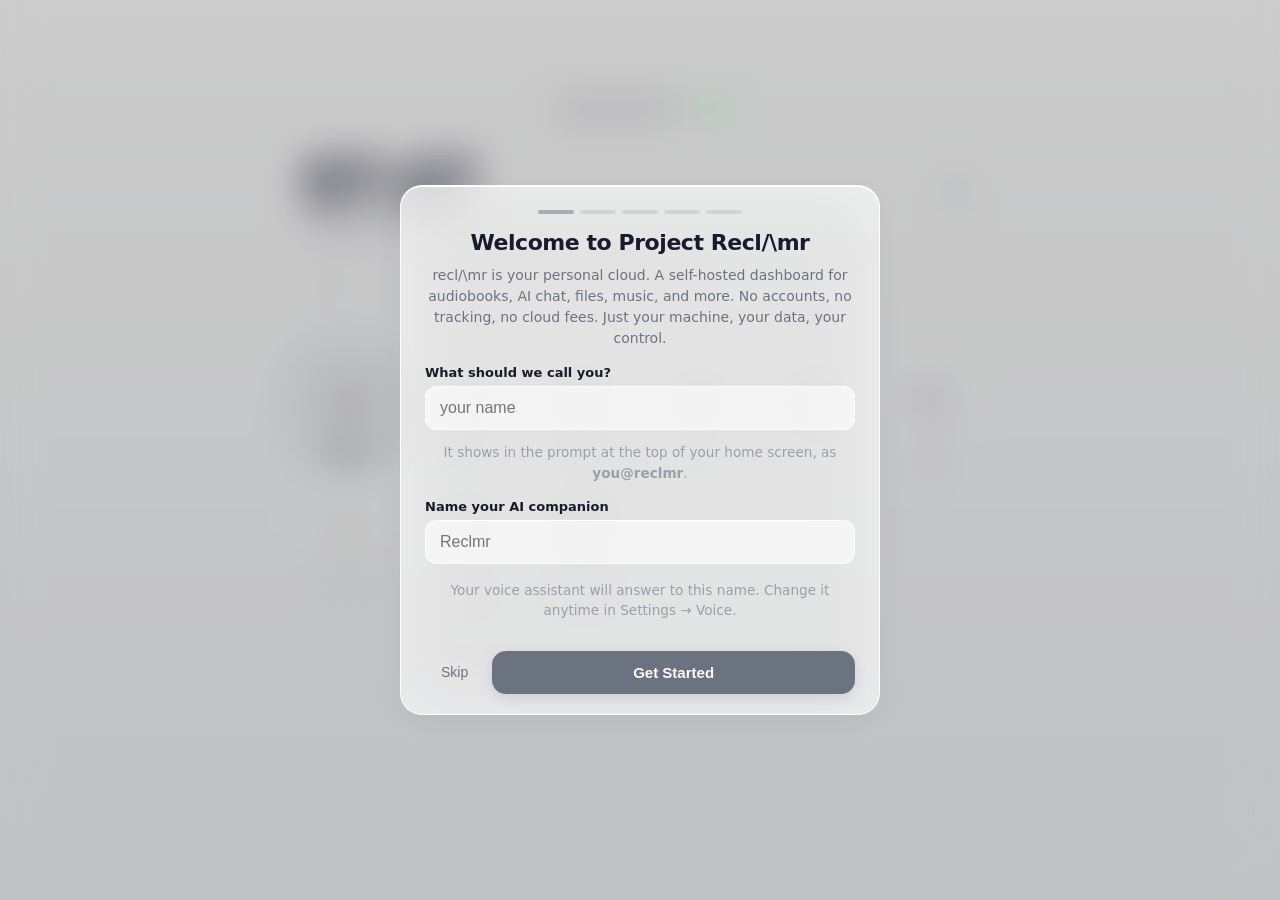
==== commit 3c61ab96: "v: Files is now a proper file manager New folder, rename, cut/copy/paste, drag to move, a command ba" ====
--- a/templates/index.html
+++ b/templates/index.html
@@ -10,9 +10,9 @@
   <meta name="theme-color" content="#0a0a0f">
   <link rel="manifest" href="/static/manifest.json">
   <link rel="apple-touch-icon" href="/static/icons/icon-192.png">
-  <link rel="stylesheet" href="/static/css/app.css?v=324">
-  <link rel="stylesheet" href="/static/css/onboarding.css?v=324">
-  <link rel="stylesheet" href="/static/css/gallery.css?v=324">
+  <link rel="stylesheet" href="/static/css/app.css?v=332">
+  <link rel="stylesheet" href="/static/css/onboarding.css?v=332">
+  <link rel="stylesheet" href="/static/css/gallery.css?v=332">
   <link rel="stylesheet" href="/static/vendor/xterm/xterm.min.css">
   <title>Project Recl/\mr</title>
 </head>
@@ -319,34 +319,37 @@
   </div>
 </div>
 
-<!-- ═══ FILES (Finder / Nautilus style) ═══ -->
+<!-- ═══ FILES (a real file manager) ═══ -->
 <div id="lego-screen" class="screen fm-screen">
-  <div class="fm-bar">
-    <button class="fm-ib fm-home" onclick="goHome()" aria-label="Home" title="Home"><i data-i="home"></i></button>
+  <div class="fm-bar" id="fm-bar">
+    <button class="fm-ib fm-m-only" onclick="fmDrawer(true)" aria-label="Places" title="Places"><i data-i="menu"></i></button>
+    <button class="fm-ib fm-d-only fm-home" onclick="goHome()" aria-label="Home screen" title="Home screen"><i data-i="home"></i></button>
     <div class="fm-nav">
-      <button class="fm-ib" id="fm-back" onclick="fmBack()" aria-label="Back" title="Back"><i data-i="back"></i></button>
-      <button class="fm-ib" id="fm-fwd" onclick="history.forward()" aria-label="Forward" title="Forward"><i data-i="fwd"></i></button>
-      <button class="fm-ib" id="fm-up" onclick="fmUp()" aria-label="Enclosing folder" title="Enclosing folder"><i data-i="up"></i></button>
-    </div>
-    <div class="fm-path" id="lego-breadcrumbs"></div>
+      <button class="fm-ib fm-d-only" id="fm-back" onclick="fmBack()" aria-label="Back" title="Back (Alt+Left)"><i data-i="back"></i></button>
+      <button class="fm-ib fm-d-only" id="fm-fwd" onclick="history.forward()" aria-label="Forward" title="Forward (Alt+Right)"><i data-i="fwd"></i></button>
+      <button class="fm-ib" id="fm-up" onclick="fmUp()" aria-label="Enclosing folder" title="Enclosing folder (Alt+Up)"><i data-i="up"></i></button>
+    </div>
+    <div class="fm-path" id="lego-breadcrumbs" title="Click to type a path (Ctrl+L)"></div>
     <div class="fm-tools">
-      <label class="fm-search"><i data-i="search"></i><input id="fm-q" type="search" placeholder="Search" autocomplete="off" spellcheck="false" oninput="fmSearch(this.value)"></label>
+      <label class="fm-search"><i data-i="search"></i><input id="fm-q" type="search" placeholder="Search" autocomplete="off" spellcheck="false" oninput="fmSearch(this.value)" onfocus="fmSearching(true)" onblur="fmSearching(false)"></label>
       <div class="fm-seg" role="group" aria-label="View">
         <button id="fm-v-list" onclick="fmSetView('list')" aria-label="List view" title="List"><i data-i="list"></i></button>
         <button id="fm-v-grid" onclick="fmSetView('grid')" aria-label="Icon view" title="Icons"><i data-i="grid"></i></button>
       </div>
-      <button class="fm-ib" id="fm-sort" onclick="fmSortMenu(event)" aria-label="Sort" title="Sort"><i data-i="sort"></i></button>
-      <button class="fm-ib" id="fm-upload" onclick="fmUploadPick()" aria-label="Upload files" title="Upload files"><i data-i="upload"></i></button>
+      <button class="fm-ib fm-d-only" id="fm-sort" onclick="fmSortMenu(event)" aria-label="Sort" title="Sort"><i data-i="sort"></i></button>
+      <button class="fm-ib fm-d-only" id="fm-infob" onclick="fmAct('info')" aria-label="Details" title="Details (Alt+Enter)"><i data-i="panel"></i></button>
       <button class="fm-ib" id="fm-more" onclick="fmMoreMenu(event)" aria-label="More" title="More"><i data-i="more"></i></button>
     </div>
   </div>
+  <div class="fm-cmd" id="fm-cmd"></div>
   <div class="fm-body">
     <aside class="fm-side" id="fm-side" aria-label="Places"></aside>
+    <div class="fm-scrim" onclick="fmDrawer(false)"></div>
     <main class="fm-main">
-      <div class="fm-head" id="fm-head"></div>
       <div class="fm-list" id="lego-list" tabindex="0"></div>
-      <div class="fm-status" id="fm-status"></div>
+      <div class="fm-status"><span id="fm-stl"></span><span id="fm-str"></span></div>
     </main>
+    <aside class="fm-info" id="fm-info" aria-label="Details" hidden></aside>
   </div>
   <div class="fm-menu" id="fm-menu" hidden></div>
   <!-- Swipe mode -->
@@ -1305,36 +1308,36 @@
 </div>
 
 <script src="/static/js/thinking-orbs.js"></script>
-<script src="/static/js/modules/auth.js?v=324"></script>
-<script src="/static/js/modules/onboarding.js?v=324"></script>
-<script src="/static/js/modules/core.js?v=324"></script>
-<script src="/static/js/modules/nav.js?v=324"></script>
-<script src="/static/js/modules/media-session.js?v=324"></script>
-<script src="/static/js/modules/home.js?v=324"></script>
- <script src="/static/js/modules/liquid.js?v=324"></script>
- <script src="/static/js/modules/musicgen.js?v=324"></script>
- <script src="/static/js/modules/models.js?v=324"></script>
-<script src="/static/js/modules/projects.js?v=324"></script>
-<script src="/static/js/modules/audiobooks.js?v=324"></script>
-<script src="/static/js/modules/ui-kit.js?v=324"></script>
-<script src="/static/js/modules/gallery.js?v=324"></script>
-<script src="/static/js/modules/lego.js?v=324"></script>
-<script src="/static/js/modules/logs.js?v=324"></script>
-<script src="/static/js/modules/terminal.js?v=324"></script>
-<script src="/static/js/modules/osint.js?v=324"></script>
-<script src="/static/js/modules/universe.js?v=324"></script>
-<script src="/static/js/modules/system.js?v=324"></script>
-<script src="/static/js/modules/ollama.js?v=324"></script>
-<script src="/static/js/modules/comfy.js?v=324"></script>
-<script src="/static/js/modules/lego3d.js?v=324"></script>
-<script src="/static/js/modules/voice.js?v=324"></script>
-<script src="/static/js/modules/journal.js?v=324"></script>
-<script src="/static/js/modules/legos3d.js?v=324"></script>
-<script src="/static/js/modules/settings.js?v=324"></script>
-<script src="/static/js/modules/telemetry.js?v=324"></script>
-<script src="/static/js/modules/desktop.js?v=324"></script>
-<script src="/static/js/modules/music.js?v=324"></script>
-<script src="/static/js/modules/music-spotify.js?v=324"></script>
+<script src="/static/js/modules/auth.js?v=332"></script>
+<script src="/static/js/modules/onboarding.js?v=332"></script>
+<script src="/static/js/modules/core.js?v=332"></script>
+<script src="/static/js/modules/nav.js?v=332"></script>
+<script src="/static/js/modules/media-session.js?v=332"></script>
+<script src="/static/js/modules/home.js?v=332"></script>
+ <script src="/static/js/modules/liquid.js?v=332"></script>
+ <script src="/static/js/modules/musicgen.js?v=332"></script>
+ <script src="/static/js/modules/models.js?v=332"></script>
+<script src="/static/js/modules/projects.js?v=332"></script>
+<script src="/static/js/modules/audiobooks.js?v=332"></script>
+<script src="/static/js/modules/ui-kit.js?v=332"></script>
+<script src="/static/js/modules/gallery.js?v=332"></script>
+<script src="/static/js/modules/lego.js?v=332"></script>
+<script src="/static/js/modules/logs.js?v=332"></script>
+<script src="/static/js/modules/terminal.js?v=332"></script>
+<script src="/static/js/modules/osint.js?v=332"></script>
+<script src="/static/js/modules/universe.js?v=332"></script>
+<script src="/static/js/modules/system.js?v=332"></script>
+<script src="/static/js/modules/ollama.js?v=332"></script>
+<script src="/static/js/modules/comfy.js?v=332"></script>
+<script src="/static/js/modules/lego3d.js?v=332"></script>
+<script src="/static/js/modules/voice.js?v=332"></script>
+<script src="/static/js/modules/journal.js?v=332"></script>
+<script src="/static/js/modules/legos3d.js?v=332"></script>
+<script src="/static/js/modules/settings.js?v=332"></script>
+<script src="/static/js/modules/telemetry.js?v=332"></script>
+<script src="/static/js/modules/desktop.js?v=332"></script>
+<script src="/static/js/modules/music.js?v=332"></script>
+<script src="/static/js/modules/music-spotify.js?v=332"></script>
 
 <!-- ═══ ONBOARDING OVERLAY ═══ -->
 <div id="onboarding-overlay" class="onboarding-overlay" style="display:none">
--- a/static/css/app.css
+++ b/static/css/app.css
@@ -77,7 +77,7 @@
   }
 }
 
-html, body { overscroll-behavior: none; }   /* no pull-to-refresh or rubber-band over the whole app */
+html, body { overscroll-behavior-y: none; }   /* no pull-to-refresh or rubber-band; sideways is left to the browser, so its two-finger swipe goes back / forward */
 
 * {
   margin: 0;
@@ -6444,10 +6444,10 @@
   .wm-toast[data-mzt="spotify"] { bottom: 140px; }
   /* full-screen player = a sheet driven by drag gestures (see music-spotify.js) */
   .wm[data-mzt="spotify"] .sp-np { display: flex; flex-direction: column; position: fixed; inset: 0; z-index: 200; box-sizing: border-box; color: #fff;
-    transform: translate3d(0, 100%, 0); visibility: hidden; will-change: transform; touch-action: pan-y; overscroll-behavior: contain; -webkit-user-select: none; user-select: none;
+    transform: translate3d(0, 100%, 0); visibility: hidden; will-change: transform; touch-action: pan-y; overscroll-behavior-y: contain; -webkit-user-select: none; user-select: none;
     padding: 0; background: #121212; }
   /* the player scrolls: the first screen is the player as before (tinted), the cards come after it */
-  .sp-np-scroll { flex: 1; min-height: 0; overflow-y: auto; overscroll-behavior: contain; -webkit-overflow-scrolling: touch; scrollbar-width: none; }
+  .sp-np-scroll { flex: 1; min-height: 0; overflow-y: auto; overscroll-behavior-y: contain; -webkit-overflow-scrolling: touch; scrollbar-width: none; }
   .sp-np-scroll::-webkit-scrollbar { display: none; }
   .sp-np-main { min-height: calc(100% - 64px); box-sizing: border-box; display: flex; flex-direction: column;
     padding: calc(var(--safe-top) - 5px) 21px 12px; background: linear-gradient(var(--sp-mini) 0%, #121212 82%); }
@@ -6480,11 +6480,11 @@
   .wm[data-mzt="spotify"] .wm-content.sp-v-back { animation: sp-v-back .28s cubic-bezier(.22, .9, .28, 1) backwards; }
   /* queue sheet: slides up over the player (swipe up on the player, swipe down on its header to leave) */
   .wm[data-mzt="spotify"] .sp-q { display: flex; flex-direction: column; position: fixed; left: 0; right: 0; bottom: 0; top: calc(var(--safe-top) + 10px); z-index: 210; box-sizing: border-box; color: #fff;
-    background: #121212; border-radius: 14px 14px 0 0; box-shadow: 0 -8px 30px rgba(0,0,0,.6); transform: translate3d(0, 100%, 0); visibility: hidden; will-change: transform; overscroll-behavior: contain; }
+    background: #121212; border-radius: 14px 14px 0 0; box-shadow: 0 -8px 30px rgba(0,0,0,.6); transform: translate3d(0, 100%, 0); visibility: hidden; will-change: transform; overscroll-behavior-y: contain; }
   .sp-q-head { flex-shrink: 0; padding: 8px 12px 0; touch-action: none; -webkit-user-select: none; user-select: none; }
   .sp-q-bar { display: flex; align-items: center; justify-content: space-between; gap: 8px; }
   .sp-q-bar b { font-size: 16px; font-weight: 800; }
-  .sp-q-list { flex: 1; min-height: 0; overflow-y: auto; overscroll-behavior: contain; padding: 0 12px calc(var(--safe-bottom) + 16px); }
+  .sp-q-list { flex: 1; min-height: 0; overflow-y: auto; overscroll-behavior-y: contain; padding: 0 12px calc(var(--safe-bottom) + 16px); }
   .sp-q-list h3 { margin: 14px 4px 6px; font-size: 14px; font-weight: 700; color: #b3b3b3; }
   .sp-q-empty { padding: 40px 16px; text-align: center; color: #b3b3b3; }
   .sp-qi { position: relative; overflow: hidden; border-radius: 6px; }
@@ -6641,7 +6641,7 @@
 .wm[data-mzt="spotify"] .sp-addtop { flex-shrink: 0; padding: 8px 16px 0; }
 .wm[data-mzt="spotify"] .sp-addgrab { width: 38px; height: 4px; border-radius: 2px; background: rgba(255,255,255,.3); margin: 0 auto 12px; }
 .wm[data-mzt="spotify"] .sp-addhead { text-align: center; font-weight: 800; font-size: 16px; padding-bottom: 12px; white-space: nowrap; overflow: hidden; text-overflow: ellipsis; }
-.wm[data-mzt="spotify"] .sp-addscroll { overflow-y: auto; min-height: 0; padding: 0 16px calc(16px + var(--safe-bottom)); overscroll-behavior: contain; -webkit-overflow-scrolling: touch; }
+.wm[data-mzt="spotify"] .sp-addscroll { overflow-y: auto; min-height: 0; padding: 0 16px calc(16px + var(--safe-bottom)); overscroll-behavior-y: contain; -webkit-overflow-scrolling: touch; }
 .wm[data-mzt="spotify"] .sp-addrow { display: flex; align-items: center; gap: 12px; width: 100%; box-sizing: border-box; padding: 8px 0; color: #fff; text-align: left; cursor: pointer; user-select: none; -webkit-user-select: none; transition: opacity .15s; }
 .wm[data-mzt="spotify"] .sp-addrow:active { opacity: .7; }
 .wm[data-mzt="spotify"] .sp-addrow.busy { opacity: .5; pointer-events: none; }
@@ -6879,7 +6879,7 @@
 .sp-lyr[hidden] { display: none; }
 .sp-lyr-h { margin-bottom: 10px; }
 .sp-lyr-h b { font-size: 20px; font-weight: 800; }
-.sp-lyr-body { position: relative; max-height: 340px; overflow-y: auto; overscroll-behavior: contain; scrollbar-width: none; padding: 10px 0 60px; -webkit-mask-image: linear-gradient(transparent, #000 14%, #000 86%, transparent); mask-image: linear-gradient(transparent, #000 14%, #000 86%, transparent); }
+.sp-lyr-body { position: relative; max-height: 340px; overflow-y: auto; overscroll-behavior-y: contain; scrollbar-width: none; padding: 10px 0 60px; -webkit-mask-image: linear-gradient(transparent, #000 14%, #000 86%, transparent); mask-image: linear-gradient(transparent, #000 14%, #000 86%, transparent); }
 .sp-lyr-body::-webkit-scrollbar { display: none; }
 .sp-lyr-body p { margin: 0 0 14px; font-size: 24px; line-height: 1.25; font-weight: 800; color: rgba(255,255,255,.42); cursor: pointer; transition: color .25s; overflow-wrap: anywhere; }
 .sp-lyr-body p.on { color: #fff; }
@@ -7046,3 +7046,15 @@
 @keyframes ht-blink { 50% { opacity: 0; } }
 body.desktop-mode .home-title { max-width: 720px; margin: 0 auto; padding-top: 3vh; }
 body.desktop-mode .home-title .ht-prompt { font-size: 17px; }
+
+/* Right-click menu on a wide screen: a small menu at the pointer instead of the bottom sheet */
+.wm[data-mzt="spotify"] .sp-msheet.sp-pop .sp-addback { background: transparent; transition: none; }
+.wm[data-mzt="spotify"] .sp-msheet.sp-pop .sp-addtop { display: none; }
+.wm[data-mzt="spotify"] .sp-msheet.sp-pop .sp-addpanel { right: auto; bottom: auto; width: 240px; max-height: 70dvh; padding: 4px; border-radius: 6px; transform: none; opacity: 0; transition: opacity .1s; box-shadow: 0 16px 32px rgba(0,0,0,.5); }
+.wm[data-mzt="spotify"] .sp-msheet.sp-pop.open .sp-addpanel { opacity: 1; }
+.wm[data-mzt="spotify"] .sp-msheet.sp-pop .sp-addscroll { padding: 0; }
+.wm[data-mzt="spotify"] .sp-msheet.sp-pop .sp-mrow { min-height: 36px; gap: 12px; padding: 0 10px; border-radius: 3px; }
+.wm[data-mzt="spotify"] .sp-msheet.sp-pop .sp-mrow > svg { width: 18px; height: 18px; }
+.wm[data-mzt="spotify"] .sp-msheet.sp-pop .sp-mrow .sp-mt b { font-size: 14px; }
+.wm[data-mzt="spotify"] .sp-msheet.sp-pop .sp-mrow:hover, .wm[data-mzt="spotify"] .sp-msheet.sp-pop .sp-mrow:focus-visible { background: rgba(255,255,255,.1); outline: none; }
+.wm[data-mzt="spotify"] .sp-msheet.sp-pop .sp-addsep { margin: 4px 0; }
--- a/static/css/gallery.css
+++ b/static/css/gallery.css
@@ -38,7 +38,7 @@
 .gl-tabs button.on { color: var(--text); background: var(--hairline-strong); }
 .gl-screen.selecting .gl-tabs { transform: translate(-50%, 140%); opacity: 0; pointer-events: none; }
 
-.gl-scroll { flex: 1; min-height: 0; overflow-y: auto; overflow-x: hidden; -webkit-overflow-scrolling: touch; touch-action: pan-y; overscroll-behavior: contain; position: relative; }
+.gl-scroll { flex: 1; min-height: 0; overflow-y: auto; overflow-x: hidden; -webkit-overflow-scrolling: touch; touch-action: pan-y; overscroll-behavior-y: contain; position: relative; }
 .gl-pad { height: calc(var(--safe-bottom) + 110px); }
 .gl-day { position: relative; }
 .gl-dayh { position: sticky; top: 0; z-index: 5; display: flex; align-items: center; justify-content: space-between; padding: 14px 14px 8px; background: linear-gradient(var(--bg) 55%, transparent); font-size: 15px; font-weight: 700; color: var(--text); letter-spacing: -.01em; }
@@ -145,101 +145,224 @@
 .glb-info-r b { font-weight: 500; text-align: right; word-break: break-word; min-width: 0; }
 .glb-info-load { padding: 18px 0; color: rgba(255, 255, 255, .55); text-align: center; }
 
-/* ═══ Files (Finder / Nautilus) ═══ */
+/* ═══ Files: a real file manager ═══ */
 #lego-screen.fm-screen { padding: 0; overflow: hidden; max-width: none; margin: 0; }
 #lego-screen.fm-screen.active { display: flex; flex-direction: column; height: 100dvh; background: var(--bg); }
-.fm-bar { flex: none; display: flex; align-items: center; gap: 8px; padding: calc(var(--safe-top) + 8px) 12px 8px; border-bottom: 1px solid var(--hairline); background: color-mix(in srgb, var(--bg) 86%, transparent); backdrop-filter: blur(20px); -webkit-backdrop-filter: blur(20px); z-index: 10; flex-wrap: wrap; }
-.fm-nav { display: flex; gap: 2px; }
-.fm-ib { width: 34px; height: 32px; border: 0; border-radius: 9px; background: transparent; color: var(--text-dim); font-size: 19px; display: inline-flex; align-items: center; justify-content: center; cursor: pointer; flex: none; }
+.fm-screen { --fm-sel: #3b82f6; --fm-cd: 170px; --fm-cs: 90px; --fm-ck: 120px; }
+.fm-list { --fm-cols: 40px minmax(0, 1fr) var(--fm-cd) var(--fm-cs) var(--fm-ck); }
+.fm-m-only { display: none !important; }
+
+/* top bar */
+.fm-bar { flex: none; display: flex; align-items: center; gap: 6px; padding: calc(var(--safe-top) + 8px) 12px 8px; border-bottom: 1px solid var(--hairline); background: color-mix(in srgb, var(--bg) 86%, transparent); backdrop-filter: blur(20px); -webkit-backdrop-filter: blur(20px); z-index: 10; }
+.fm-nav { display: flex; gap: 2px; flex: none; }
+.fm-ib { width: 34px; height: 34px; border: 0; border-radius: 9px; background: transparent; color: var(--text-dim); font-size: 19px; display: inline-flex; align-items: center; justify-content: center; cursor: pointer; flex: none; }
 .fm-ib:hover:not(:disabled) { background: var(--hairline-strong); color: var(--text); }
 .fm-ib:active:not(:disabled) { transform: scale(.92); }
 .fm-ib:disabled { opacity: .3; cursor: default; }
-.fm-path { flex: 1 1 160px; min-width: 0; display: flex; align-items: center; gap: 0; overflow-x: auto; scrollbar-width: none; white-space: nowrap; padding: 0 4px; margin: 0; border: 0; }
+.fm-ib.on { background: color-mix(in srgb, var(--fm-sel) 16%, transparent); color: var(--fm-sel); }
+.fm-path { flex: 1 1 auto; min-width: 0; height: 34px; display: flex; align-items: center; gap: 0; overflow-x: auto; scrollbar-width: none; white-space: nowrap; padding: 0 3px; border-radius: 10px; background: var(--hairline); border: 1px solid transparent; cursor: text; }
+.fm-path:hover { border-color: var(--hairline-strong); }
 .fm-path::-webkit-scrollbar { display: none; }
-.fm-crumb { font: inherit; font-size: 14px; color: var(--text-dim); background: none; border: 0; padding: 5px 8px; border-radius: 8px; cursor: pointer; flex: none; max-width: 220px; overflow: hidden; text-overflow: ellipsis; }
+.fm-path-in { width: 100%; height: 100%; border: 0; background: none; outline: none; color: var(--text); font: inherit; font-size: 14px; padding: 0 10px; }
+.fm-path:has(.fm-path-in) { background: var(--bg); border-color: var(--fm-sel); cursor: auto; }
+.fm-crumb { font: inherit; font-size: 14px; color: var(--text-dim); background: none; border: 0; padding: 4px 8px; border-radius: 7px; cursor: pointer; flex: none; max-width: 220px; overflow: hidden; text-overflow: ellipsis; }
 .fm-crumb:hover { background: var(--hairline-strong); color: var(--text); }
 .fm-crumb.on { color: var(--text); font-weight: 700; }
-.fm-sep { color: var(--text-faint); font-size: 14px; display: inline-flex; flex: none; }
-.fm-tools { display: flex; align-items: center; gap: 6px; flex: none; }
-.fm-search { display: flex; align-items: center; gap: 6px; background: var(--hairline); border: 1px solid var(--hairline); border-radius: 9px; padding: 0 9px; height: 32px; color: var(--text-faint); font-size: 15px; }
-.fm-search:focus-within { background: var(--bg); border-color: var(--accent); }
-.fm-search input { width: 130px; border: 0; background: none; outline: none; color: var(--text); font: inherit; font-size: 14px; min-width: 0; }
+.fm-sep { color: var(--text-faint); font-size: 12px; display: inline-flex; flex: none; }
+.fm-tools { display: flex; align-items: center; gap: 4px; flex: none; }
+.fm-search { display: flex; align-items: center; gap: 6px; background: var(--hairline); border: 1px solid transparent; border-radius: 10px; padding: 0 9px; height: 34px; color: var(--text-faint); font-size: 15px; }
+.fm-search:focus-within { background: var(--bg); border-color: var(--fm-sel); color: var(--text-dim); }
+.fm-search input { width: 150px; border: 0; background: none; outline: none; color: var(--text); font: inherit; font-size: 14px; min-width: 0; }
 .fm-search input::-webkit-search-cancel-button { display: none; }
-.fm-seg { display: flex; background: var(--hairline); border-radius: 9px; padding: 2px; }
-.fm-seg button { width: 32px; height: 28px; border: 0; background: none; color: var(--text-dim); border-radius: 7px; font-size: 17px; cursor: pointer; display: inline-flex; align-items: center; justify-content: center; }
+.fm-seg { display: flex; background: var(--hairline); border-radius: 10px; padding: 2px; margin: 0 2px; }
+.fm-seg button { width: 32px; height: 30px; border: 0; background: none; color: var(--text-dim); border-radius: 8px; font-size: 17px; cursor: pointer; display: inline-flex; align-items: center; justify-content: center; }
 .fm-seg button.on { background: var(--bg); color: var(--text); box-shadow: 0 1px 3px rgba(0, 0, 0, .18); }
-.fm-body { flex: 1; min-height: 0; display: flex; }
-.fm-side { flex: none; width: 200px; overflow-y: auto; padding: 10px 8px; border-right: 1px solid var(--hairline); background: var(--hairline); }
-.fm-side-h { font-size: 11px; font-weight: 700; letter-spacing: .04em; text-transform: uppercase; color: var(--text-faint); padding: 12px 10px 5px; }
-.fm-place { display: flex; align-items: center; gap: 10px; width: 100%; font: inherit; font-size: 14px; color: var(--text); background: none; border: 0; border-radius: 8px; padding: 7px 10px; cursor: pointer; text-align: left; }
-.fm-place .ui-i { font-size: 18px; color: var(--accent-text); flex: none; }
+
+/* command bar */
+.fm-cmd { flex: none; display: flex; align-items: center; gap: 2px; padding: 5px 12px; min-height: 46px; overflow-x: auto; scrollbar-width: none; border-bottom: 1px solid var(--hairline); }
+.fm-cmd::-webkit-scrollbar { display: none; }
+.fm-cmd.on { background: color-mix(in srgb, var(--fm-sel) 8%, transparent); }
+.fm-cb { flex: none; display: inline-flex; align-items: center; gap: 7px; font: inherit; font-size: 13.5px; font-weight: 500; color: var(--text); background: none; border: 0; border-radius: 9px; padding: 7px 11px; cursor: pointer; white-space: nowrap; }
+.fm-cb .ui-i { font-size: 18px; color: var(--text-dim); }
+.fm-cb:hover { background: var(--hairline-strong); }
+.fm-cb:active { transform: scale(.96); }
+.fm-cb.main { background: var(--text); color: var(--bg); font-weight: 600; }
+.fm-cb.main .ui-i { color: var(--bg); }
+.fm-cb.main:hover { background: color-mix(in srgb, var(--text) 86%, var(--bg)); }
+.fm-cb.danger { color: var(--red); }
+.fm-cb.danger .ui-i { color: var(--red); }
+.fm-cmore { margin-left: auto; padding: 7px 9px; }
+.fm-csep { flex: none; width: 1px; height: 22px; margin: 0 6px; background: var(--hairline-strong); }
+.fm-ccount { flex: none; padding: 0 8px 0 4px; font-size: 13.5px; font-weight: 700; }
+
+/* body */
+.fm-body { flex: 1; min-height: 0; display: flex; position: relative; }
+.fm-scrim { display: none; }
+.fm-side { flex: none; width: 224px; display: flex; flex-direction: column; border-right: 1px solid var(--hairline); background: color-mix(in srgb, var(--text) 3.5%, var(--bg)); }
+.fm-side-scroll { flex: 1; min-height: 0; overflow-y: auto; padding: 8px 8px 4px; }
+.fm-side-h { font-size: 11px; font-weight: 700; letter-spacing: .05em; text-transform: uppercase; color: var(--text-faint); padding: 12px 10px 5px; }
+.fm-place { display: flex; align-items: center; gap: 11px; width: 100%; font: inherit; font-size: 14px; color: var(--text); background: none; border: 0; border-radius: 9px; padding: 8px 10px; cursor: pointer; text-align: left; }
+.fm-place .ui-i { font-size: 19px; color: var(--pc, var(--text-dim)); flex: none; }
 .fm-place span:last-child { overflow: hidden; text-overflow: ellipsis; white-space: nowrap; }
 .fm-place:hover { background: var(--hairline-strong); }
-.fm-place.on { background: var(--hairline-strong); font-weight: 600; }
-.fm-main { flex: 1; min-width: 0; display: flex; flex-direction: column; }
-.fm-head { flex: none; display: grid; grid-template-columns: 38px minmax(0, 1fr) 170px 90px 120px; padding: 0 14px 0 12px; border-bottom: 1px solid var(--hairline); font-size: 12px; }
-.fm-th { font: inherit; font-weight: 600; color: var(--text-dim); background: none; border: 0; text-align: left; padding: 8px 8px; cursor: pointer; display: flex; align-items: center; gap: 4px; }
-.fm-th:hover { color: var(--text); }
-.fm-th.on { color: var(--text); }
+.fm-place.on { background: color-mix(in srgb, var(--fm-sel) 15%, transparent); font-weight: 600; }
+.fm-disk { flex: none; margin: 4px 10px calc(var(--safe-bottom) + 12px); padding: 11px 12px; border-radius: 12px; background: var(--hairline); }
+.fm-disk-t { display: flex; align-items: center; gap: 8px; font-size: 13px; font-weight: 600; margin-bottom: 8px; }
+.fm-disk-t .ui-i { font-size: 17px; color: var(--text-dim); }
+.fm-disk-bar { height: 6px; border-radius: 3px; background: var(--hairline-strong); overflow: hidden; }
+.fm-disk-bar i { display: block; height: 100%; border-radius: 3px; background: var(--fm-sel); }
+.fm-disk.full .fm-disk-bar i { background: var(--red); }
+.fm-disk-s { margin-top: 7px; font-size: 12px; color: var(--text-dim); }
+
+.fm-main { flex: 1; min-width: 0; display: flex; flex-direction: column; container: fm / inline-size; }
+.fm-list { flex: 1; min-height: 0; overflow-y: auto; overflow-x: hidden; -webkit-overflow-scrolling: touch; position: relative; outline: none; display: block; padding: 0 6px 40px; }
+.fm-list.fm-grid { overscroll-behavior-y: contain; }
+.fm-status { flex: none; display: flex; justify-content: space-between; gap: 14px; padding: 6px 16px calc(var(--safe-bottom) + 6px); border-top: 1px solid var(--hairline); font-size: 12px; color: var(--text-dim); min-height: 30px; }
+.fm-status span { overflow: hidden; text-overflow: ellipsis; white-space: nowrap; }
+#fm-str { flex: none; }
+
+/* list view */
+.fm-head { position: sticky; top: 0; z-index: 2; display: grid; grid-template-columns: var(--fm-cols); padding: 0 8px 0 6px; margin: 0 -6px; padding-left: 12px; padding-right: 14px; background: var(--bg); border-bottom: 1px solid var(--hairline); font-size: 12px; user-select: none; -webkit-user-select: none; }
+.fm-hc { position: relative; min-width: 0; display: flex; }
+.fm-th { flex: 1; min-width: 0; font: inherit; font-weight: 600; color: var(--text-dim); background: none; border: 0; text-align: left; padding: 9px 8px; cursor: pointer; display: flex; align-items: center; gap: 4px; }
+.fm-th:hover, .fm-th.on { color: var(--text); }
 .fm-arrow { display: inline-flex; font-size: 12px; }
-.fm-list { flex: 1; min-height: 0; overflow-y: auto; -webkit-overflow-scrolling: touch; padding: 0; outline: none; display: block; }
-.fm-rows { padding: 4px 6px 40px; }
-.fm-row { position: relative; display: grid; grid-template-columns: 38px minmax(0, 1fr) 170px 90px 120px; align-items: center; padding: 0 8px 0 6px; min-height: 40px; border-radius: 9px; font-size: 14px; color: var(--text); cursor: default; user-select: none; -webkit-user-select: none; -webkit-tap-highlight-color: transparent; }
+.fm-rs { position: absolute; left: -4px; top: 6px; bottom: 6px; width: 9px; cursor: col-resize; z-index: 3; }
+.fm-rs::after { content: ""; position: absolute; left: 4px; top: 0; bottom: 0; width: 1px; background: var(--hairline-strong); }
+.fm-rs:hover::after, .fm-rs.on::after { width: 2px; left: 3px; background: var(--fm-sel); }
+.fm-row { position: relative; display: grid; grid-template-columns: var(--fm-cols); align-items: center; padding: 0 8px 0 6px; margin-top: 1px; min-height: 40px; border-radius: 9px; font-size: 14px; color: var(--text); cursor: default; user-select: none; -webkit-user-select: none; -webkit-touch-callout: none; -webkit-tap-highlight-color: transparent; }
 .fm-row:hover { background: var(--hairline); }
-.fm-row.sel { background: color-mix(in srgb, var(--accent-text) 22%, transparent); }
-.fm-icon { position: relative; width: 28px; height: 28px; border-radius: 6px; display: flex; align-items: center; justify-content: center; overflow: hidden; }
-.fm-ico { font-size: 22px; color: var(--text-dim); display: inline-flex; }
-.fm-ico.dir { color: #4a9eff; }
-.fm-th-img { position: absolute; inset: 0; width: 100%; height: 100%; object-fit: cover; opacity: 0; transition: opacity .2s; border-radius: 6px; }
+.fm-row.sel { background: color-mix(in srgb, var(--fm-sel) 18%, transparent); }
+.fm-row.sel:hover { background: color-mix(in srgb, var(--fm-sel) 24%, transparent); }
+.fm-list:focus-visible .fm-row.sel { outline: 2px solid color-mix(in srgb, var(--fm-sel) 55%, transparent); outline-offset: -2px; }
+.fm-row.cut { opacity: .45; }
+.fm-row.drop, .fm-place.drop, .fm-crumb.drop { background: color-mix(in srgb, var(--fm-sel) 28%, transparent) !important; outline: 2px solid var(--fm-sel); outline-offset: -2px; }
+.fm-screen.dragging .fm-row:not([data-dir]) { pointer-events: none; }
+.fm-lead { position: relative; width: 30px; height: 30px; flex: none; }
+.fm-icon { position: relative; width: 30px; height: 30px; border-radius: 8px; display: flex; align-items: center; justify-content: center; overflow: hidden; background: color-mix(in srgb, var(--k, var(--text-dim)) 15%, transparent); }
+.fm-ico { font-size: 19px; color: var(--k, var(--text-dim)); display: inline-flex; line-height: 0; }
+.k-folder { --k: #f0b13a; }
+.k-image { --k: #a06cf0; }
+.k-video { --k: #ef5b6b; }
+.k-audio { --k: #ec5fa6; }
+.k-pdf { --k: #e5484d; }
+.k-document { --k: #4f8df7; }
+.k-archive { --k: #e8903a; }
+.k-code { --k: #2fb67c; }
+.k-folder .fm-icon { background: none; overflow: visible; }
+.k-folder .fm-ico { font-size: 30px; }
+.fm-th-img { position: absolute; inset: 0; width: 100%; height: 100%; object-fit: cover; opacity: 0; transition: opacity .2s; border-radius: inherit; }
 .fm-th-img.in { opacity: 1; }
+.fm-chk { display: none; position: absolute; right: -5px; bottom: -5px; width: 18px; height: 18px; border-radius: 50%; align-items: center; justify-content: center; font-size: 12px; color: #fff; background: var(--bg); border: 2px solid var(--text-faint); box-sizing: border-box; }
+.fm-chk .ui-i, .fm-chk svg { width: 11px; height: 11px; opacity: 0; }
+.picking .fm-chk { display: flex; }
+.picking .fm-row.sel .fm-chk { background: var(--fm-sel); border-color: var(--fm-sel); }
+.picking .fm-row.sel .fm-chk svg { opacity: 1; }
 .fm-name { min-width: 0; display: flex; flex-direction: column; padding: 0 8px; }
 .fm-name b { font-weight: 500; overflow: hidden; text-overflow: ellipsis; white-space: nowrap; }
-.fm-name small { display: none; font-size: 12px; color: var(--text-dim); }
+.fm-name small { display: none; font-size: 12px; color: var(--text-dim); overflow: hidden; text-overflow: ellipsis; white-space: nowrap; }
 .fm-date, .fm-size, .fm-kind { padding: 0 8px; color: var(--text-dim); font-size: 13px; overflow: hidden; text-overflow: ellipsis; white-space: nowrap; font-variant-numeric: tabular-nums; }
-.fm-status { flex: none; padding: 6px 16px calc(var(--safe-bottom) + 6px); border-top: 1px solid var(--hairline); font-size: 12px; color: var(--text-dim); text-align: center; min-height: 28px; }
+.fm-rn { width: 100%; min-width: 0; font: inherit; font-size: 14px; font-weight: 500; color: var(--text); background: var(--bg); border: 2px solid var(--fm-sel); border-radius: 6px; padding: 3px 6px; outline: none; user-select: text; -webkit-user-select: text; }
+.fm-band { position: absolute; z-index: 3; border: 1px solid var(--fm-sel); background: color-mix(in srgb, var(--fm-sel) 16%, transparent); border-radius: 3px; pointer-events: none; }
+.fm-ghost { position: fixed; top: -100px; left: -100px; padding: 6px 12px; border-radius: 8px; background: var(--fm-sel); color: #fff; font: 600 13px system-ui, sans-serif; }
+
 /* icon view */
-.fm-grid { display: grid !important; grid-template-columns: repeat(auto-fill, minmax(112px, 1fr)); gap: 6px; padding: 12px 14px 40px !important; align-content: start; grid-auto-rows: max-content; }
-.fm-grid .fm-row { display: flex; flex-direction: column; align-items: center; padding: 10px 6px 8px; gap: 7px; min-height: 0; }
-.fm-grid .fm-icon { width: 76px; height: 76px; border-radius: 12px; background: var(--hairline); }
-.fm-grid .fm-ico { font-size: 40px; }
+.fm-grid { display: grid !important; grid-template-columns: repeat(auto-fill, minmax(118px, 1fr)); gap: 6px; padding: 12px 10px 40px !important; align-content: start; grid-auto-rows: max-content; }
+.fm-grid .fm-row { display: flex; flex-direction: column; align-items: center; padding: 12px 6px 8px; gap: 8px; min-height: 0; margin: 0; border-radius: 12px; }
+.fm-grid .fm-lead, .fm-grid .fm-icon { width: 72px; height: 72px; }
+.fm-grid .fm-icon { border-radius: 14px; }
+.fm-grid .fm-ico { font-size: 38px; }
+.fm-grid .k-folder .fm-ico { font-size: 72px; }
+.fm-grid .fm-chk { right: -2px; bottom: -2px; }
 .fm-grid .fm-name { padding: 0; align-items: center; width: 100%; }
 .fm-grid .fm-name b { white-space: normal; display: -webkit-box; -webkit-line-clamp: 2; -webkit-box-orient: vertical; text-align: center; font-size: 12.5px; line-height: 1.25; word-break: break-word; }
+.fm-grid .fm-name small { display: none; }
 .fm-grid .fm-date, .fm-grid .fm-size, .fm-grid .fm-kind { display: none; }
-.fm-grid .fm-th-img { border-radius: 12px; }
-.fm-empty { display: flex; flex-direction: column; align-items: center; gap: 8px; padding: 16vh 24px 0; text-align: center; color: var(--text-dim); grid-column: 1 / -1; }
-.fm-empty-ico { font-size: 48px; color: var(--text-faint); }
+.fm-grid .fm-rn { text-align: center; }
+
+/* empty / loading */
+.fm-empty { display: flex; flex-direction: column; align-items: center; gap: 8px; padding: 14vh 24px 0; text-align: center; color: var(--text-dim); grid-column: 1 / -1; }
+.fm-empty-ico { font-size: 56px; color: var(--text-faint); }
 .fm-empty-t { font-size: 17px; font-weight: 700; color: var(--text); }
-.fm-empty-s { font-size: 14px; margin-bottom: 8px; }
-.fm-skel { padding: 6px 12px; }
-.fm-skel-row { display: flex; align-items: center; gap: 12px; height: 42px; }
-.fm-skel-row i { width: 28px; height: 28px; border-radius: 6px; background: var(--hairline-strong); }
+.fm-empty-s { font-size: 14px; margin-bottom: 8px; max-width: 34ch; }
+.fm-empty-b { display: flex; gap: 8px; }
+.fm-skel { padding: 6px 6px; }
+.fm-skel-row { display: flex; align-items: center; gap: 12px; height: 42px; animation: gl-pulse 1.3s ease-in-out infinite; }
+.fm-skel-row i { width: 30px; height: 30px; border-radius: 8px; background: var(--hairline-strong); }
 .fm-skel-row b { height: 11px; width: 34%; border-radius: 6px; background: var(--hairline-strong); }
 .fm-skel-row s { height: 11px; width: 14%; border-radius: 6px; background: var(--hairline); margin-left: auto; }
-.fm-skel-row { animation: gl-pulse 1.3s ease-in-out infinite; }
-/* context menu */
-.fm-menu { position: fixed; z-index: 9500; min-width: 210px; padding: 5px; border-radius: 13px; background: color-mix(in srgb, var(--surface-solid) 90%, transparent); backdrop-filter: blur(26px) saturate(1.5); -webkit-backdrop-filter: blur(26px) saturate(1.5); border: 1px solid var(--hairline-strong); box-shadow: 0 14px 44px rgba(0, 0, 0, .32); }
+
+/* details pane */
+.fm-info { flex: none; width: 292px; display: flex; flex-direction: column; border-left: 1px solid var(--hairline); background: color-mix(in srgb, var(--text) 3.5%, var(--bg)); }
+.fm-info[hidden] { display: none; }
+.fm-info-h { flex: none; display: flex; align-items: center; justify-content: space-between; padding: 10px 10px 4px 18px; font-size: 13px; font-weight: 700; color: var(--text-dim); }
+.fm-info-b { flex: 1; min-height: 0; overflow-y: auto; padding: 8px 18px 24px; }
+.fm-ipv { position: relative; height: 150px; border-radius: 14px; display: flex; align-items: center; justify-content: center; overflow: hidden; margin-bottom: 14px; background: color-mix(in srgb, var(--k, var(--text-dim)) 13%, transparent); }
+.fm-ipv .fm-ico { font-size: 64px; }
+.fm-ipv.k-folder .fm-ico { font-size: 96px; }
+.fm-ipv img { position: absolute; inset: 0; width: 100%; height: 100%; object-fit: cover; }
+.fm-in { font-size: 16px; font-weight: 700; line-height: 1.3; word-break: break-word; }
+.fm-ik { font-size: 13px; color: var(--text-dim); margin: 2px 0 12px; }
+.fm-ir { display: flex; justify-content: space-between; gap: 14px; padding: 9px 0; border-top: 1px solid var(--hairline); font-size: 13px; }
+.fm-ir span { color: var(--text-dim); flex: none; }
+.fm-ir b { font-weight: 500; text-align: right; word-break: break-word; min-width: 0; }
+.fm-ir.stack { flex-direction: column; gap: 3px; }
+.fm-ir.stack b { text-align: left; word-break: break-all; color: var(--text-dim); font-weight: 400; }
+
+/* menu */
+.fm-menu { position: fixed; z-index: 9500; min-width: 220px; padding: 5px; border-radius: 13px; background: color-mix(in srgb, var(--surface-solid) 92%, transparent); backdrop-filter: blur(26px) saturate(1.5); -webkit-backdrop-filter: blur(26px) saturate(1.5); border: 1px solid var(--hairline-strong); box-shadow: 0 14px 44px rgba(0, 0, 0, .32); }
 .fm-menu[hidden] { display: none; }
-.fm-menu button { display: flex; align-items: center; gap: 11px; width: 100%; font: inherit; font-size: 14px; color: var(--text); background: none; border: 0; border-radius: 8px; padding: 9px 11px; cursor: pointer; text-align: left; }
-.fm-menu button:hover { background: var(--hairline-strong); }
+.fm-menu button { display: flex; align-items: center; gap: 11px; width: 100%; font: inherit; font-size: 14px; color: var(--text); background: none; border: 0; border-radius: 8px; padding: 8px 11px; cursor: pointer; text-align: left; outline: none; }
+.fm-menu button:hover, .fm-menu button:focus-visible { background: var(--hairline-strong); }
 .fm-menu button.danger { color: var(--red); }
 .fm-menu button.on { font-weight: 700; }
 .fm-menu .ui-i, .fm-mi { font-size: 17px; width: 17px; flex: none; color: var(--text-dim); }
 .fm-menu button.danger .ui-i { color: var(--red); }
 .fm-menu hr { border: 0; border-top: 1px solid var(--hairline-strong); margin: 4px 6px; }
-
-@media (max-width: 860px) {
-  .fm-side { display: none; }
-  .fm-head { display: none !important; }
-  .fm-row { grid-template-columns: 42px minmax(0, 1fr); min-height: 54px; }
+.fm-ml { flex: 1; min-width: 0; }
+.fm-hint { flex: none; margin-left: 18px; font-size: 12px; color: var(--text-faint); }
+
+/* narrower than ~760px of file area (a small window, or the details pane is open): drop the Kind column */
+@container fm (max-width: 760px) {
+  .fm-list { --fm-cols: 40px minmax(0, 1fr) var(--fm-cd) var(--fm-cs); }
+  .fm-kind, .hc-k { display: none; }
+}
+/* narrower still, and on phones: two-line rows */
+@container fm (max-width: 560px) {
+  .fm-head { display: none; }
+  .fm-row { grid-template-columns: 44px minmax(0, 1fr); min-height: 56px; }
   .fm-date, .fm-size, .fm-kind { display: none; }
   .fm-name small { display: block; }
-  .fm-icon { width: 34px; height: 34px; }
-  .fm-ico { font-size: 26px; }
-  .fm-search input { width: 88px; }
-  .fm-tools { margin-left: auto; }
-  .fm-path { order: 5; flex-basis: 100%; }
+  .fm-lead, .fm-icon { width: 36px; height: 36px; }
+  .fm-ico { font-size: 22px; }
+  .k-folder .fm-ico { font-size: 36px; }
+  .fm-grid .fm-lead, .fm-grid .fm-icon { width: 72px; height: 72px; }
+  .fm-grid .fm-ico { font-size: 38px; }
+  .fm-grid .k-folder .fm-ico { font-size: 72px; }
+  .fm-chk { right: -4px; bottom: -4px; }
 }
-@media (max-width: 520px) { .fm-search input { width: 70px; } .fm-seg button { width: 30px; } }
+
+@media (max-width: 860px) {
+  .fm-m-only { display: inline-flex !important; }
+  .fm-d-only { display: none !important; }
+  .fm-bar { gap: 4px; padding-left: 8px; padding-right: 8px; }
+  .fm-search { width: 34px; padding: 0 8px; justify-content: center; }
+  .fm-search input { width: 0; padding: 0; }
+  .fm-bar.searching .fm-search { position: absolute; left: 8px; right: 8px; top: calc(var(--safe-top) + 8px); width: auto; z-index: 3; justify-content: flex-start; background: var(--bg); border-color: var(--fm-sel); }
+  .fm-bar.searching .fm-search input { width: 100%; }
+  .fm-cmd { padding: 4px 8px; min-height: 48px; }
+  .fm-cb { padding: 8px 12px; }
+  .fm-side { position: fixed; z-index: 60; top: 0; bottom: 0; left: 0; width: min(300px, 84vw); padding-top: calc(var(--safe-top) + 12px); background: var(--surface-solid); transform: translateX(-104%); visibility: hidden; transition: transform .24s cubic-bezier(.2, .8, .2, 1), visibility 0s .24s; }
+  .side-open .fm-side { transform: none; visibility: visible; box-shadow: 8px 0 40px rgba(0, 0, 0, .35); transition: transform .24s cubic-bezier(.2, .8, .2, 1), visibility 0s; }
+  .fm-scrim { display: block; position: fixed; inset: 0; z-index: 59; background: rgba(0, 0, 0, .45); opacity: 0; pointer-events: none; transition: opacity .2s; }
+  .side-open .fm-scrim { opacity: 1; pointer-events: auto; }
+  .fm-info { position: fixed; z-index: 61; left: 0; right: 0; bottom: 0; width: auto; max-height: 72dvh; border: 0; border-radius: 22px 22px 0 0; background: var(--surface-solid); box-shadow: 0 -10px 50px rgba(0, 0, 0, .4); padding-bottom: var(--safe-bottom); }
+  .fm-ipv { height: 120px; }
+  .fm-menu { min-width: 240px; }
+  .fm-menu button { padding: 12px 12px; }
+  .fm-hint { display: none; }
+}
+@media (max-width: 380px) { .fm-seg button { width: 30px; } }
 
 /* ═══ Terminal lock + Logs ═══ */
 .terminal-content { position: relative; }
